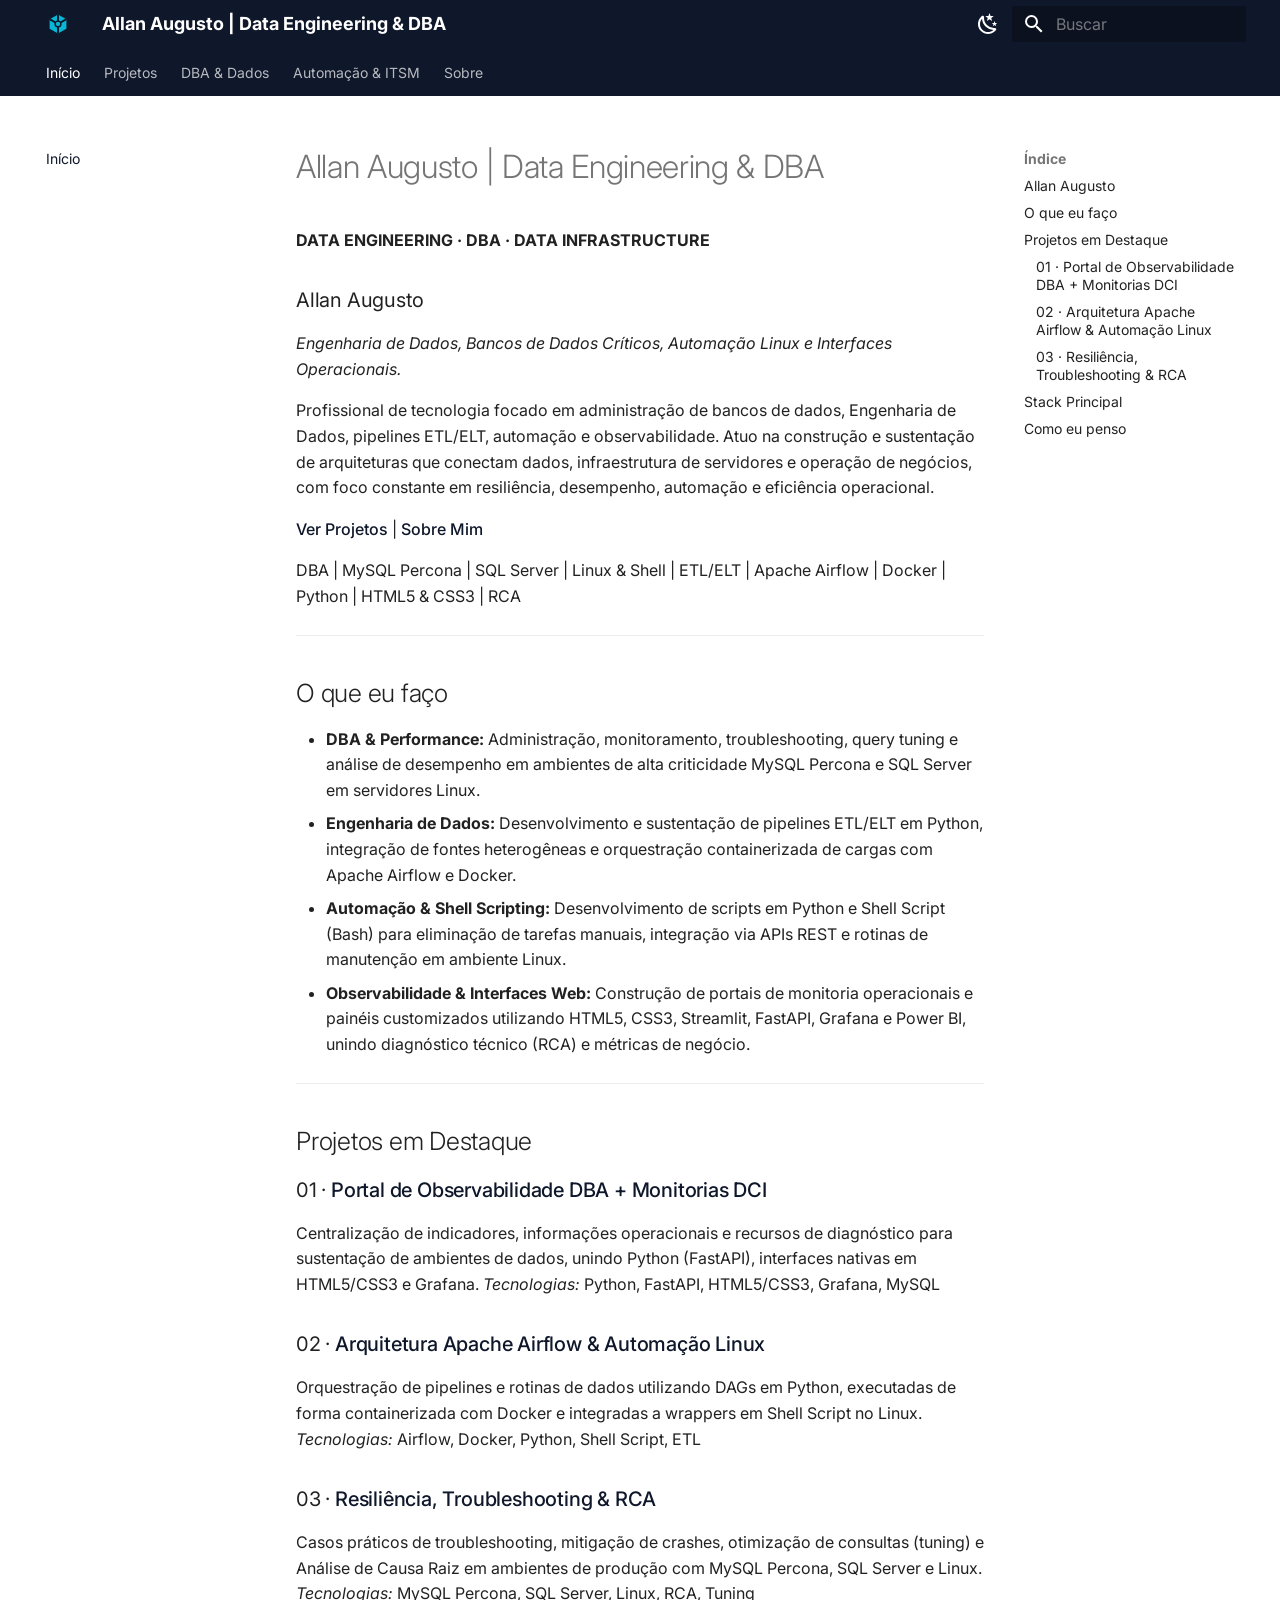
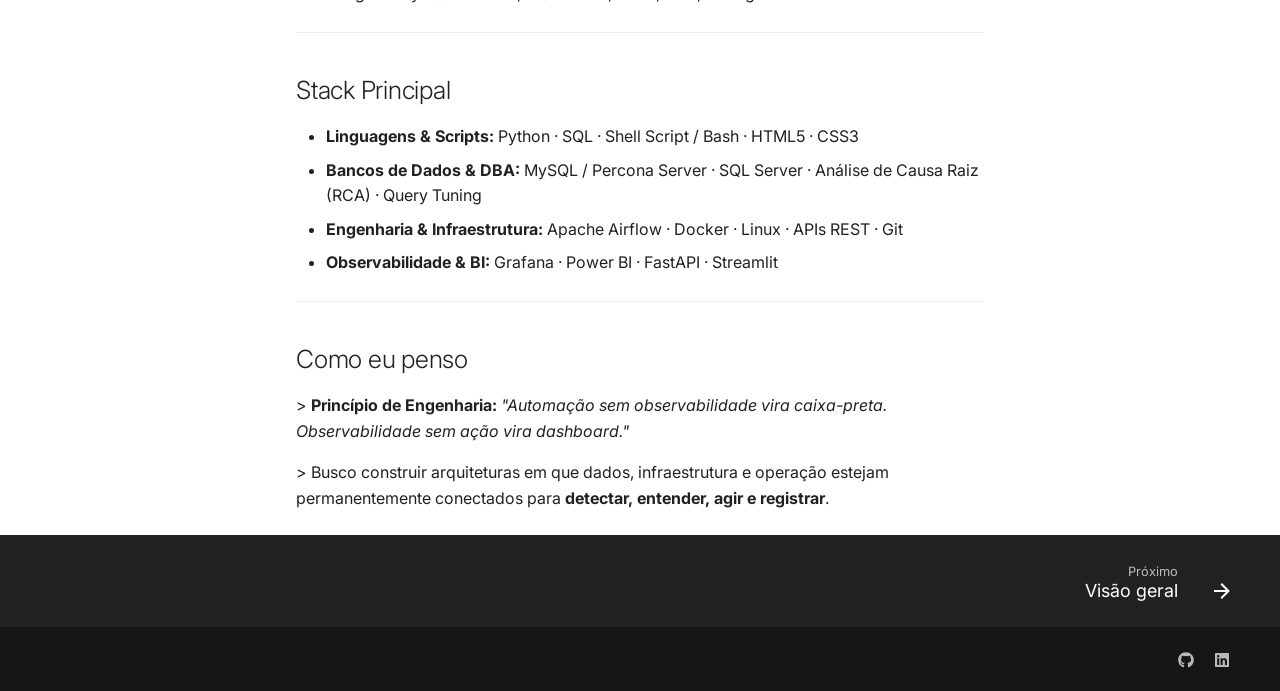
==== index.html @ 22790982 "Deployed 53f0a34 with MkDocs version: 1.6.1" ====
<!doctype html>
<html lang="pt" class="no-js">
  <head>
    
      <meta charset="utf-8">
      <meta name="viewport" content="width=device-width,initial-scale=1">
      
        <meta name="description" content="Portfólio técnico de Allan Augusto — Data Engineering, DBA, automação e observabilidade.">
      
      
        <meta name="author" content="Allan Augusto">
      
      
        <link rel="canonical" href="https://Allanao88.github.io/portfolio-docs/">
      
      
      
        <link rel="next" href="projetos/">
      
      
        
      
      
      <link rel="icon" href="assets/favicon.svg">
      <meta name="generator" content="mkdocs-1.6.1, mkdocs-material-9.7.7">
    
    
      
        <title>Allan Augusto | Data Engineering & DBA</title>
      
    
    
      <link rel="stylesheet" href="assets/stylesheets/main.ec1eaa64.min.css">
      
        
        <link rel="stylesheet" href="assets/stylesheets/palette.ab4e12ef.min.css">
      
      


    
    
      
    
    
      
        
        
        <link rel="preconnect" href="https://fonts.gstatic.com" crossorigin>
        <link rel="stylesheet" href="https://fonts.googleapis.com/css?family=Inter:300,300i,400,400i,700,700i%7CJetBrains+Mono:400,400i,700,700i&display=fallback">
        <style>:root{--md-text-font:"Inter";--md-code-font:"JetBrains Mono"}</style>
      
    
    
      <link rel="stylesheet" href="stylesheets/extra.css">
    
    <script>__md_scope=new URL(".",location),__md_hash=e=>[...e].reduce(((e,_)=>(e<<5)-e+_.charCodeAt(0)),0),__md_get=(e,_=localStorage,t=__md_scope)=>JSON.parse(_.getItem(t.pathname+"."+e)),__md_set=(e,_,t=localStorage,a=__md_scope)=>{try{t.setItem(a.pathname+"."+e,JSON.stringify(_))}catch(e){}}</script>
    
      

    
    
  </head>
  
  
    
    
      
    
    
    
    
    <body dir="ltr" data-md-color-scheme="default" data-md-color-primary="custom" data-md-color-accent="custom">
  
    
    <input class="md-toggle" data-md-toggle="drawer" type="checkbox" id="__drawer" autocomplete="off">
    <input class="md-toggle" data-md-toggle="search" type="checkbox" id="__search" autocomplete="off">
    <label class="md-overlay" for="__drawer"></label>
    <div data-md-component="skip">
      
        
        <a href="#allan-augusto-data-engineering-dba" class="md-skip">
          Pular para conteúdo
        </a>
      
    </div>
    <div data-md-component="announce">
      
    </div>
    
    
      

<header class="md-header" data-md-component="header">
  <nav class="md-header__inner md-grid" aria-label="Cabeçalho">
    <a href="." title="Allan Augusto | Data Engineering &amp; DBA" class="md-header__button md-logo" aria-label="Allan Augusto | Data Engineering & DBA" data-md-component="logo">
      
  <img src="assets/logo.svg" alt="logo">

    </a>
    <label class="md-header__button md-icon" for="__drawer">
      
      <svg xmlns="http://www.w3.org/2000/svg" viewBox="0 0 24 24"><path d="M3 6h18v2H3zm0 5h18v2H3zm0 5h18v2H3z"/></svg>
    </label>
    <div class="md-header__title" data-md-component="header-title">
      <div class="md-header__ellipsis">
        <div class="md-header__topic">
          <span class="md-ellipsis">
            Allan Augusto | Data Engineering & DBA
          </span>
        </div>
        <div class="md-header__topic" data-md-component="header-topic">
          <span class="md-ellipsis">
            
              Início
            
          </span>
        </div>
      </div>
    </div>
    
      
        <form class="md-header__option" data-md-component="palette">
  
    
    
    
    <input class="md-option" data-md-color-media="(prefers-color-scheme: light)" data-md-color-scheme="default" data-md-color-primary="custom" data-md-color-accent="custom"  aria-label="Mudar para modo escuro"  type="radio" name="__palette" id="__palette_0">
    
      <label class="md-header__button md-icon" title="Mudar para modo escuro" for="__palette_1" hidden>
        <svg xmlns="http://www.w3.org/2000/svg" viewBox="0 0 24 24"><path d="m17.75 4.09-2.53 1.94.91 3.06-2.63-1.81-2.63 1.81.91-3.06-2.53-1.94L12.44 4l1.06-3 1.06 3zm3.5 6.91-1.64 1.25.59 1.98-1.7-1.17-1.7 1.17.59-1.98L15.75 11l2.06-.05L18.5 9l.69 1.95zm-2.28 4.95c.83-.08 1.72 1.1 1.19 1.85-.32.45-.66.87-1.08 1.27C15.17 23 8.84 23 4.94 19.07c-3.91-3.9-3.91-10.24 0-14.14.4-.4.82-.76 1.27-1.08.75-.53 1.93.36 1.85 1.19-.27 2.86.69 5.83 2.89 8.02a9.96 9.96 0 0 0 8.02 2.89m-1.64 2.02a12.08 12.08 0 0 1-7.8-3.47c-2.17-2.19-3.33-5-3.49-7.82-2.81 3.14-2.7 7.96.31 10.98 3.02 3.01 7.84 3.12 10.98.31"/></svg>
      </label>
    
  
    
    
    
    <input class="md-option" data-md-color-media="(prefers-color-scheme: dark)" data-md-color-scheme="slate" data-md-color-primary="custom" data-md-color-accent="custom"  aria-label="Mudar para modo claro"  type="radio" name="__palette" id="__palette_1">
    
      <label class="md-header__button md-icon" title="Mudar para modo claro" for="__palette_0" hidden>
        <svg xmlns="http://www.w3.org/2000/svg" viewBox="0 0 24 24"><path d="M12 7a5 5 0 0 1 5 5 5 5 0 0 1-5 5 5 5 0 0 1-5-5 5 5 0 0 1 5-5m0 2a3 3 0 0 0-3 3 3 3 0 0 0 3 3 3 3 0 0 0 3-3 3 3 0 0 0-3-3m0-7 2.39 3.42C13.65 5.15 12.84 5 12 5s-1.65.15-2.39.42zM3.34 7l4.16-.35A7.2 7.2 0 0 0 5.94 8.5c-.44.74-.69 1.5-.83 2.29zm.02 10 1.76-3.77a7.131 7.131 0 0 0 2.38 4.14zM20.65 7l-1.77 3.79a7.02 7.02 0 0 0-2.38-4.15zm-.01 10-4.14.36c.59-.51 1.12-1.14 1.54-1.86.42-.73.69-1.5.83-2.29zM12 22l-2.41-3.44c.74.27 1.55.44 2.41.44.82 0 1.63-.17 2.37-.44z"/></svg>
      </label>
    
  
</form>
      
    
    
      <script>var palette=__md_get("__palette");if(palette&&palette.color){if("(prefers-color-scheme)"===palette.color.media){var media=matchMedia("(prefers-color-scheme: light)"),input=document.querySelector(media.matches?"[data-md-color-media='(prefers-color-scheme: light)']":"[data-md-color-media='(prefers-color-scheme: dark)']");palette.color.media=input.getAttribute("data-md-color-media"),palette.color.scheme=input.getAttribute("data-md-color-scheme"),palette.color.primary=input.getAttribute("data-md-color-primary"),palette.color.accent=input.getAttribute("data-md-color-accent")}for(var[key,value]of Object.entries(palette.color))document.body.setAttribute("data-md-color-"+key,value)}</script>
    
    
    
      
      
        <label class="md-header__button md-icon" for="__search">
          
          <svg xmlns="http://www.w3.org/2000/svg" viewBox="0 0 24 24"><path d="M9.5 3A6.5 6.5 0 0 1 16 9.5c0 1.61-.59 3.09-1.56 4.23l.27.27h.79l5 5-1.5 1.5-5-5v-.79l-.27-.27A6.52 6.52 0 0 1 9.5 16 6.5 6.5 0 0 1 3 9.5 6.5 6.5 0 0 1 9.5 3m0 2C7 5 5 7 5 9.5S7 14 9.5 14 14 12 14 9.5 12 5 9.5 5"/></svg>
        </label>
        <div class="md-search" data-md-component="search" role="dialog">
  <label class="md-search__overlay" for="__search"></label>
  <div class="md-search__inner" role="search">
    <form class="md-search__form" name="search">
      <input type="text" class="md-search__input" name="query" aria-label="Buscar" placeholder="Buscar" autocapitalize="off" autocorrect="off" autocomplete="off" spellcheck="false" data-md-component="search-query" required>
      <label class="md-search__icon md-icon" for="__search">
        
        <svg xmlns="http://www.w3.org/2000/svg" viewBox="0 0 24 24"><path d="M9.5 3A6.5 6.5 0 0 1 16 9.5c0 1.61-.59 3.09-1.56 4.23l.27.27h.79l5 5-1.5 1.5-5-5v-.79l-.27-.27A6.52 6.52 0 0 1 9.5 16 6.5 6.5 0 0 1 3 9.5 6.5 6.5 0 0 1 9.5 3m0 2C7 5 5 7 5 9.5S7 14 9.5 14 14 12 14 9.5 12 5 9.5 5"/></svg>
        
        <svg xmlns="http://www.w3.org/2000/svg" viewBox="0 0 24 24"><path d="M20 11v2H8l5.5 5.5-1.42 1.42L4.16 12l7.92-7.92L13.5 5.5 8 11z"/></svg>
      </label>
      <nav class="md-search__options" aria-label="Pesquisar">
        
          <a href="javascript:void(0)" class="md-search__icon md-icon" title="Compartilhar" aria-label="Compartilhar" data-clipboard data-clipboard-text="" data-md-component="search-share" tabindex="-1">
            
            <svg xmlns="http://www.w3.org/2000/svg" viewBox="0 0 24 24"><path d="M18 16.08c-.76 0-1.44.3-1.96.77L8.91 12.7c.05-.23.09-.46.09-.7s-.04-.47-.09-.7l7.05-4.11c.54.5 1.25.81 2.04.81a3 3 0 0 0 3-3 3 3 0 0 0-3-3 3 3 0 0 0-3 3c0 .24.04.47.09.7L8.04 9.81C7.5 9.31 6.79 9 6 9a3 3 0 0 0-3 3 3 3 0 0 0 3 3c.79 0 1.5-.31 2.04-.81l7.12 4.15c-.05.21-.08.43-.08.66 0 1.61 1.31 2.91 2.92 2.91s2.92-1.3 2.92-2.91A2.92 2.92 0 0 0 18 16.08"/></svg>
          </a>
        
        <button type="reset" class="md-search__icon md-icon" title="Limpar" aria-label="Limpar" tabindex="-1">
          
          <svg xmlns="http://www.w3.org/2000/svg" viewBox="0 0 24 24"><path d="M19 6.41 17.59 5 12 10.59 6.41 5 5 6.41 10.59 12 5 17.59 6.41 19 12 13.41 17.59 19 19 17.59 13.41 12z"/></svg>
        </button>
      </nav>
      
        <div class="md-search__suggest" data-md-component="search-suggest"></div>
      
    </form>
    <div class="md-search__output">
      <div class="md-search__scrollwrap" tabindex="0" data-md-scrollfix>
        <div class="md-search-result" data-md-component="search-result">
          <div class="md-search-result__meta">
            Inicializando busca
          </div>
          <ol class="md-search-result__list" role="presentation"></ol>
        </div>
      </div>
    </div>
  </div>
</div>
      
    
    
  </nav>
  
</header>
    
    <div class="md-container" data-md-component="container">
      
      
        
          
            
<nav class="md-tabs" aria-label="Abas" data-md-component="tabs">
  <div class="md-grid">
    <ul class="md-tabs__list">
      
        
  
  
  
    
  
  
    <li class="md-tabs__item md-tabs__item--active">
      <a href="." class="md-tabs__link">
        
  
  
    
  
  Início

      </a>
    </li>
  

      
        
  
  
  
  
    
    
      <li class="md-tabs__item">
        <a href="projetos/" class="md-tabs__link">
          
  
  
  Projetos

        </a>
      </li>
    
  

      
        
  
  
  
  
    
    
      <li class="md-tabs__item">
        <a href="dba/resiliencia-rca/" class="md-tabs__link">
          
  
  
  DBA & Dados

        </a>
      </li>
    
  

      
        
  
  
  
  
    
    
      <li class="md-tabs__item">
        <a href="crm/bitrix24/" class="md-tabs__link">
          
  
  
  Automação & ITSM

        </a>
      </li>
    
  

      
        
  
  
  
  
    
    
      <li class="md-tabs__item">
        <a href="sobre/" class="md-tabs__link">
          
  
  
  Sobre

        </a>
      </li>
    
  

      
    </ul>
  </div>
</nav>
          
        
      
      <main class="md-main" data-md-component="main">
        <div class="md-main__inner md-grid">
          
            
              
              <div class="md-sidebar md-sidebar--primary" data-md-component="sidebar" data-md-type="navigation" >
                <div class="md-sidebar__scrollwrap">
                  <div class="md-sidebar__inner">
                    


  


<nav class="md-nav md-nav--primary md-nav--lifted" aria-label="Navegação" data-md-level="0">
  <label class="md-nav__title" for="__drawer">
    <a href="." title="Allan Augusto | Data Engineering &amp; DBA" class="md-nav__button md-logo" aria-label="Allan Augusto | Data Engineering & DBA" data-md-component="logo">
      
  <img src="assets/logo.svg" alt="logo">

    </a>
    Allan Augusto | Data Engineering & DBA
  </label>
  
  <ul class="md-nav__list" data-md-scrollfix>
    
      
      
  
  
    
  
  
  
    <li class="md-nav__item md-nav__item--active">
      
      <input class="md-nav__toggle md-toggle" type="checkbox" id="__toc">
      
      
        
      
      
        <label class="md-nav__link md-nav__link--active" for="__toc">
          
  
  
  <span class="md-ellipsis">
    
  
    Início
  

    
  </span>
  
  

          <span class="md-nav__icon md-icon"></span>
        </label>
      
      <a href="." class="md-nav__link md-nav__link--active">
        
  
  
  <span class="md-ellipsis">
    
  
    Início
  

    
  </span>
  
  

      </a>
      
        

<nav class="md-nav md-nav--secondary" aria-label="Índice">
  
  
  
    
  
  
    <label class="md-nav__title" for="__toc">
      <span class="md-nav__icon md-icon"></span>
      Índice
    </label>
    <ul class="md-nav__list" data-md-component="toc" data-md-scrollfix>
      
        <li class="md-nav__item">
  <a href="#allan-augusto" class="md-nav__link">
    <span class="md-ellipsis">
      
        Allan Augusto
      
    </span>
  </a>
  
</li>
      
        <li class="md-nav__item">
  <a href="#o-que-eu-faco" class="md-nav__link">
    <span class="md-ellipsis">
      
        O que eu faço
      
    </span>
  </a>
  
</li>
      
        <li class="md-nav__item">
  <a href="#projetos-em-destaque" class="md-nav__link">
    <span class="md-ellipsis">
      
        Projetos em Destaque
      
    </span>
  </a>
  
    <nav class="md-nav" aria-label="Projetos em Destaque">
      <ul class="md-nav__list">
        
          <li class="md-nav__item">
  <a href="#01-portal-de-observabilidade-dba-monitorias-dci" class="md-nav__link">
    <span class="md-ellipsis">
      
        01 · Portal de Observabilidade DBA + Monitorias DCI
      
    </span>
  </a>
  
</li>
        
          <li class="md-nav__item">
  <a href="#02-arquitetura-apache-airflow-automacao-linux" class="md-nav__link">
    <span class="md-ellipsis">
      
        02 · Arquitetura Apache Airflow &amp; Automação Linux
      
    </span>
  </a>
  
</li>
        
          <li class="md-nav__item">
  <a href="#03-resiliencia-troubleshooting-rca" class="md-nav__link">
    <span class="md-ellipsis">
      
        03 · Resiliência, Troubleshooting &amp; RCA
      
    </span>
  </a>
  
</li>
        
      </ul>
    </nav>
  
</li>
      
        <li class="md-nav__item">
  <a href="#stack-principal" class="md-nav__link">
    <span class="md-ellipsis">
      
        Stack Principal
      
    </span>
  </a>
  
</li>
      
        <li class="md-nav__item">
  <a href="#como-eu-penso" class="md-nav__link">
    <span class="md-ellipsis">
      
        Como eu penso
      
    </span>
  </a>
  
</li>
      
    </ul>
  
</nav>
      
    </li>
  

    
      
      
  
  
  
  
    
    
    
    
      
      
        
      
    
    
    <li class="md-nav__item md-nav__item--nested">
      
        
        
        <input class="md-nav__toggle md-toggle " type="checkbox" id="__nav_2" >
        
          
          <label class="md-nav__link" for="__nav_2" id="__nav_2_label" tabindex="0">
            
  
  
  <span class="md-ellipsis">
    
  
    Projetos
  

    
  </span>
  
  

            <span class="md-nav__icon md-icon"></span>
          </label>
        
        <nav class="md-nav" data-md-level="1" aria-labelledby="__nav_2_label" aria-expanded="false">
          <label class="md-nav__title" for="__nav_2">
            <span class="md-nav__icon md-icon"></span>
            
  
    Projetos
  

          </label>
          <ul class="md-nav__list" data-md-scrollfix>
            
              
                
  
  
  
  
    <li class="md-nav__item">
      <a href="projetos/" class="md-nav__link">
        
  
  
  <span class="md-ellipsis">
    
  
    Visão geral
  

    
  </span>
  
  

      </a>
    </li>
  

              
            
              
                
  
  
  
  
    <li class="md-nav__item">
      <a href="projetos/portal-monitorizacao/" class="md-nav__link">
        
  
  
  <span class="md-ellipsis">
    
  
    Portal de Observabilidade DBA + IA
  

    
  </span>
  
  

      </a>
    </li>
  

              
            
              
                
  
  
  
  
    <li class="md-nav__item">
      <a href="projetos/airflow-observabilidade/" class="md-nav__link">
        
  
  
  <span class="md-ellipsis">
    
  
    Arquitetura Apache Airflow
  

    
  </span>
  
  

      </a>
    </li>
  

              
            
          </ul>
        </nav>
      
    </li>
  

    
      
      
  
  
  
  
    
    
    
    
      
      
        
      
    
    
    <li class="md-nav__item md-nav__item--nested">
      
        
        
        <input class="md-nav__toggle md-toggle " type="checkbox" id="__nav_3" >
        
          
          <label class="md-nav__link" for="__nav_3" id="__nav_3_label" tabindex="0">
            
  
  
  <span class="md-ellipsis">
    
  
    DBA & Dados
  

    
  </span>
  
  

            <span class="md-nav__icon md-icon"></span>
          </label>
        
        <nav class="md-nav" data-md-level="1" aria-labelledby="__nav_3_label" aria-expanded="false">
          <label class="md-nav__title" for="__nav_3">
            <span class="md-nav__icon md-icon"></span>
            
  
    DBA & Dados
  

          </label>
          <ul class="md-nav__list" data-md-scrollfix>
            
              
                
  
  
  
  
    <li class="md-nav__item">
      <a href="dba/resiliencia-rca/" class="md-nav__link">
        
  
  
  <span class="md-ellipsis">
    
  
    Resiliência e RCA
  

    
  </span>
  
  

      </a>
    </li>
  

              
            
              
                
  
  
  
  
    <li class="md-nav__item">
      <a href="dba/scripts/" class="md-nav__link">
        
  
  
  <span class="md-ellipsis">
    
  
    Scripts e Automações
  

    
  </span>
  
  

      </a>
    </li>
  

              
            
          </ul>
        </nav>
      
    </li>
  

    
      
      
  
  
  
  
    
    
    
    
      
      
        
      
    
    
    <li class="md-nav__item md-nav__item--nested">
      
        
        
        <input class="md-nav__toggle md-toggle " type="checkbox" id="__nav_4" >
        
          
          <label class="md-nav__link" for="__nav_4" id="__nav_4_label" tabindex="0">
            
  
  
  <span class="md-ellipsis">
    
  
    Automação & ITSM
  

    
  </span>
  
  

            <span class="md-nav__icon md-icon"></span>
          </label>
        
        <nav class="md-nav" data-md-level="1" aria-labelledby="__nav_4_label" aria-expanded="false">
          <label class="md-nav__title" for="__nav_4">
            <span class="md-nav__icon md-icon"></span>
            
  
    Automação & ITSM
  

          </label>
          <ul class="md-nav__list" data-md-scrollfix>
            
              
                
  
  
  
  
    <li class="md-nav__item">
      <a href="crm/bitrix24/" class="md-nav__link">
        
  
  
  <span class="md-ellipsis">
    
  
    Bitrix24
  

    
  </span>
  
  

      </a>
    </li>
  

              
            
              
                
  
  
  
  
    <li class="md-nav__item">
      <a href="crm/glpi/" class="md-nav__link">
        
  
  
  <span class="md-ellipsis">
    
  
    GLPI
  

    
  </span>
  
  

      </a>
    </li>
  

              
            
          </ul>
        </nav>
      
    </li>
  

    
      
      
  
  
  
  
    
    
    
    
      
      
        
      
    
    
    <li class="md-nav__item md-nav__item--nested">
      
        
        
        <input class="md-nav__toggle md-toggle " type="checkbox" id="__nav_5" >
        
          
          <label class="md-nav__link" for="__nav_5" id="__nav_5_label" tabindex="0">
            
  
  
  <span class="md-ellipsis">
    
  
    Sobre
  

    
  </span>
  
  

            <span class="md-nav__icon md-icon"></span>
          </label>
        
        <nav class="md-nav" data-md-level="1" aria-labelledby="__nav_5_label" aria-expanded="false">
          <label class="md-nav__title" for="__nav_5">
            <span class="md-nav__icon md-icon"></span>
            
  
    Sobre
  

          </label>
          <ul class="md-nav__list" data-md-scrollfix>
            
              
                
  
  
  
  
    <li class="md-nav__item">
      <a href="sobre/" class="md-nav__link">
        
  
  
  <span class="md-ellipsis">
    
  
    Perfil profissional
  

    
  </span>
  
  

      </a>
    </li>
  

              
            
              
                
  
  
  
  
    <li class="md-nav__item">
      <a href="stack/" class="md-nav__link">
        
  
  
  <span class="md-ellipsis">
    
  
    Stack tecnológica
  

    
  </span>
  
  

      </a>
    </li>
  

              
            
          </ul>
        </nav>
      
    </li>
  

    
  </ul>
</nav>
                  </div>
                </div>
              </div>
            
            
              
              <div class="md-sidebar md-sidebar--secondary" data-md-component="sidebar" data-md-type="toc" >
                <div class="md-sidebar__scrollwrap">
                  <div class="md-sidebar__inner">
                    

<nav class="md-nav md-nav--secondary" aria-label="Índice">
  
  
  
    
  
  
    <label class="md-nav__title" for="__toc">
      <span class="md-nav__icon md-icon"></span>
      Índice
    </label>
    <ul class="md-nav__list" data-md-component="toc" data-md-scrollfix>
      
        <li class="md-nav__item">
  <a href="#allan-augusto" class="md-nav__link">
    <span class="md-ellipsis">
      
        Allan Augusto
      
    </span>
  </a>
  
</li>
      
        <li class="md-nav__item">
  <a href="#o-que-eu-faco" class="md-nav__link">
    <span class="md-ellipsis">
      
        O que eu faço
      
    </span>
  </a>
  
</li>
      
        <li class="md-nav__item">
  <a href="#projetos-em-destaque" class="md-nav__link">
    <span class="md-ellipsis">
      
        Projetos em Destaque
      
    </span>
  </a>
  
    <nav class="md-nav" aria-label="Projetos em Destaque">
      <ul class="md-nav__list">
        
          <li class="md-nav__item">
  <a href="#01-portal-de-observabilidade-dba-monitorias-dci" class="md-nav__link">
    <span class="md-ellipsis">
      
        01 · Portal de Observabilidade DBA + Monitorias DCI
      
    </span>
  </a>
  
</li>
        
          <li class="md-nav__item">
  <a href="#02-arquitetura-apache-airflow-automacao-linux" class="md-nav__link">
    <span class="md-ellipsis">
      
        02 · Arquitetura Apache Airflow &amp; Automação Linux
      
    </span>
  </a>
  
</li>
        
          <li class="md-nav__item">
  <a href="#03-resiliencia-troubleshooting-rca" class="md-nav__link">
    <span class="md-ellipsis">
      
        03 · Resiliência, Troubleshooting &amp; RCA
      
    </span>
  </a>
  
</li>
        
      </ul>
    </nav>
  
</li>
      
        <li class="md-nav__item">
  <a href="#stack-principal" class="md-nav__link">
    <span class="md-ellipsis">
      
        Stack Principal
      
    </span>
  </a>
  
</li>
      
        <li class="md-nav__item">
  <a href="#como-eu-penso" class="md-nav__link">
    <span class="md-ellipsis">
      
        Como eu penso
      
    </span>
  </a>
  
</li>
      
    </ul>
  
</nav>
                  </div>
                </div>
              </div>
            
          
          
            <div class="md-content" data-md-component="content">
              
              <article class="md-content__inner md-typeset">
                
                  



<h1 id="allan-augusto-data-engineering-dba">Allan Augusto | Data Engineering &amp; DBA</h1>
<p><strong>DATA ENGINEERING · DBA · DATA INFRASTRUCTURE</strong></p>
<h3 id="allan-augusto">Allan Augusto</h3>
<p><em>Engenharia de Dados, Bancos de Dados Críticos, Automação Linux e Interfaces Operacionais.</em></p>
<p>Profissional de tecnologia focado em administração de bancos de dados, Engenharia de Dados, pipelines ETL/ELT, automação e observabilidade. Atuo na construção e sustentação de arquiteturas que conectam dados, infraestrutura de servidores e operação de negócios, com foco constante em resiliência, desempenho, automação e eficiência operacional.</p>
<p><a href="projetos/">Ver Projetos</a> | <a href="sobre/">Sobre Mim</a></p>
<p>DBA | MySQL Percona | SQL Server | Linux &amp; Shell | ETL/ELT | Apache Airflow | Docker | Python | HTML5 &amp; CSS3 | RCA</p>
<hr />
<h2 id="o-que-eu-faco">O que eu faço</h2>
<ul>
<li><strong>DBA &amp; Performance:</strong> Administração, monitoramento, troubleshooting, query tuning e análise de desempenho em ambientes de alta criticidade MySQL Percona e SQL Server em servidores Linux.</li>
<li><strong>Engenharia de Dados:</strong> Desenvolvimento e sustentação de pipelines ETL/ELT em Python, integração de fontes heterogêneas e orquestração containerizada de cargas com Apache Airflow e Docker.</li>
<li><strong>Automação &amp; Shell Scripting:</strong> Desenvolvimento de scripts em Python e Shell Script (Bash) para eliminação de tarefas manuais, integração via APIs REST e rotinas de manutenção em ambiente Linux.</li>
<li><strong>Observabilidade &amp; Interfaces Web:</strong> Construção de portais de monitoria operacionais e painéis customizados utilizando HTML5, CSS3, Streamlit, FastAPI, Grafana e Power BI, unindo diagnóstico técnico (RCA) e métricas de negócio.</li>
</ul>
<hr />
<h2 id="projetos-em-destaque">Projetos em Destaque</h2>
<h3 id="01-portal-de-observabilidade-dba-monitorias-dci">01 · <a href="projetos/portal-monitorizacao/">Portal de Observabilidade DBA + Monitorias DCI</a></h3>
<p>Centralização de indicadores, informações operacionais e recursos de diagnóstico para sustentação de ambientes de dados, unindo Python (FastAPI), interfaces nativas em HTML5/CSS3 e Grafana. <em>Tecnologias:</em> Python, FastAPI, HTML5/CSS3, Grafana, MySQL</p>
<h3 id="02-arquitetura-apache-airflow-automacao-linux">02 · <a href="projetos/airflow-observabilidade/">Arquitetura Apache Airflow &amp; Automação Linux</a></h3>
<p>Orquestração de pipelines e rotinas de dados utilizando DAGs em Python, executadas de forma containerizada com Docker e integradas a wrappers em Shell Script no Linux. <em>Tecnologias:</em> Airflow, Docker, Python, Shell Script, ETL</p>
<h3 id="03-resiliencia-troubleshooting-rca">03 · <a href="dba/resiliencia-rca/">Resiliência, Troubleshooting &amp; RCA</a></h3>
<p>Casos práticos de troubleshooting, mitigação de crashes, otimização de consultas (tuning) e Análise de Causa Raiz em ambientes de produção com MySQL Percona, SQL Server e Linux. <em>Tecnologias:</em> MySQL Percona, SQL Server, Linux, RCA, Tuning</p>
<hr />
<h2 id="stack-principal">Stack Principal</h2>
<ul>
<li><strong>Linguagens &amp; Scripts:</strong> Python · SQL · Shell Script / Bash · HTML5 · CSS3</li>
<li><strong>Bancos de Dados &amp; DBA:</strong> MySQL / Percona Server · SQL Server · Análise de Causa Raiz (RCA) · Query Tuning</li>
<li><strong>Engenharia &amp; Infraestrutura:</strong> Apache Airflow · Docker · Linux · APIs REST · Git</li>
<li><strong>Observabilidade &amp; BI:</strong> Grafana · Power BI · FastAPI · Streamlit</li>
</ul>
<hr />
<h2 id="como-eu-penso">Como eu penso</h2>
<p>&gt; <strong>Princípio de Engenharia:</strong> <em>"Automação sem observabilidade vira caixa-preta. Observabilidade sem ação vira dashboard."</em></p>
<p>&gt; Busco construir arquiteturas em que dados, infraestrutura e operação estejam permanentemente conectados para <strong>detectar, entender, agir e registrar</strong>.</p>












                
              </article>
            </div>
          
          
  <script>var tabs=__md_get("__tabs");if(Array.isArray(tabs))e:for(var set of document.querySelectorAll(".tabbed-set")){var labels=set.querySelector(".tabbed-labels");for(var tab of tabs)for(var label of labels.getElementsByTagName("label"))if(label.innerText.trim()===tab){var input=document.getElementById(label.htmlFor);input.checked=!0;continue e}}</script>

<script>var target=document.getElementById(location.hash.slice(1));target&&target.name&&(target.checked=target.name.startsWith("__tabbed_"))</script>
        </div>
        
          <button type="button" class="md-top md-icon" data-md-component="top" hidden>
  
  <svg xmlns="http://www.w3.org/2000/svg" viewBox="0 0 24 24"><path d="M13 20h-2V8l-5.5 5.5-1.42-1.42L12 4.16l7.92 7.92-1.42 1.42L13 8z"/></svg>
  Voltar para o topo
</button>
        
      </main>
      
        <footer class="md-footer">
  
    
      
      <nav class="md-footer__inner md-grid" aria-label="Rodapé" >
        
        
          
          <a href="projetos/" class="md-footer__link md-footer__link--next" aria-label="Próximo: Visão geral">
            <div class="md-footer__title">
              <span class="md-footer__direction">
                Próximo
              </span>
              <div class="md-ellipsis">
                Visão geral
              </div>
            </div>
            <div class="md-footer__button md-icon">
              
              <svg xmlns="http://www.w3.org/2000/svg" viewBox="0 0 24 24"><path d="M4 11v2h12l-5.5 5.5 1.42 1.42L19.84 12l-7.92-7.92L10.5 5.5 16 11z"/></svg>
            </div>
          </a>
        
      </nav>
    
  
  <div class="md-footer-meta md-typeset">
    <div class="md-footer-meta__inner md-grid">
      <div class="md-copyright">
  
  
</div>
      
        
<div class="md-social">
  
    
    
    
    
    <a href="https://github.com/Allanao88" target="_blank" rel="noopener" title="Allan no GitHub" class="md-social__link">
      <svg xmlns="http://www.w3.org/2000/svg" viewBox="0 0 512 512"><!--! Font Awesome Free 7.1.0 by @fontawesome - https://fontawesome.com License - https://fontawesome.com/license/free (Icons: CC BY 4.0, Fonts: SIL OFL 1.1, Code: MIT License) Copyright 2025 Fonticons, Inc.--><path d="M173.9 397.4c0 2-2.3 3.6-5.2 3.6-3.3.3-5.6-1.3-5.6-3.6 0-2 2.3-3.6 5.2-3.6 3-.3 5.6 1.3 5.6 3.6m-31.1-4.5c-.7 2 1.3 4.3 4.3 4.9 2.6 1 5.6 0 6.2-2s-1.3-4.3-4.3-5.2c-2.6-.7-5.5.3-6.2 2.3m44.2-1.7c-2.9.7-4.9 2.6-4.6 4.9.3 2 2.9 3.3 5.9 2.6 2.9-.7 4.9-2.6 4.6-4.6-.3-1.9-3-3.2-5.9-2.9M252.8 8C114.1 8 8 113.3 8 252c0 110.9 69.8 205.8 169.5 239.2 12.8 2.3 17.3-5.6 17.3-12.1 0-6.2-.3-40.4-.3-61.4 0 0-70 15-84.7-29.8 0 0-11.4-29.1-27.8-36.6 0 0-22.9-15.7 1.6-15.4 0 0 24.9 2 38.6 25.8 21.9 38.6 58.6 27.5 72.9 20.9 2.3-16 8.8-27.1 16-33.7-55.9-6.2-112.3-14.3-112.3-110.5 0-27.5 7.6-41.3 23.6-58.9-2.6-6.5-11.1-33.3 2.6-67.9 20.9-6.5 69 27 69 27 20-5.6 41.5-8.5 62.8-8.5s42.8 2.9 62.8 8.5c0 0 48.1-33.6 69-27 13.7 34.7 5.2 61.4 2.6 67.9 16 17.7 25.8 31.5 25.8 58.9 0 96.5-58.9 104.2-114.8 110.5 9.2 7.9 17 22.9 17 46.4 0 33.7-.3 75.4-.3 83.6 0 6.5 4.6 14.4 17.3 12.1C436.2 457.8 504 362.9 504 252 504 113.3 391.5 8 252.8 8M105.2 352.9c-1.3 1-1 3.3.7 5.2 1.6 1.6 3.9 2.3 5.2 1 1.3-1 1-3.3-.7-5.2-1.6-1.6-3.9-2.3-5.2-1m-10.8-8.1c-.7 1.3.3 2.9 2.3 3.9 1.6 1 3.6.7 4.3-.7.7-1.3-.3-2.9-2.3-3.9-2-.6-3.6-.3-4.3.7m32.4 35.6c-1.6 1.3-1 4.3 1.3 6.2 2.3 2.3 5.2 2.6 6.5 1 1.3-1.3.7-4.3-1.3-6.2-2.2-2.3-5.2-2.6-6.5-1m-11.4-14.7c-1.6 1-1.6 3.6 0 5.9s4.3 3.3 5.6 2.3c1.6-1.3 1.6-3.9 0-6.2-1.4-2.3-4-3.3-5.6-2"/></svg>
    </a>
  
    
    
    
    
    <a href="https://www.linkedin.com/in/allan-augusto-carvalho-de-oliveira-102b985b" target="_blank" rel="noopener" title="Allan no LinkedIn" class="md-social__link">
      <svg xmlns="http://www.w3.org/2000/svg" viewBox="0 0 448 512"><!--! Font Awesome Free 7.1.0 by @fontawesome - https://fontawesome.com License - https://fontawesome.com/license/free (Icons: CC BY 4.0, Fonts: SIL OFL 1.1, Code: MIT License) Copyright 2025 Fonticons, Inc.--><path d="M416 32H31.9C14.3 32 0 46.5 0 64.3v383.4C0 465.5 14.3 480 31.9 480H416c17.6 0 32-14.5 32-32.3V64.3c0-17.8-14.4-32.3-32-32.3M135.4 416H69V202.2h66.5V416zM102.2 96a38.5 38.5 0 1 1 0 77 38.5 38.5 0 1 1 0-77m282.1 320h-66.4V312c0-24.8-.5-56.7-34.5-56.7-34.6 0-39.9 27-39.9 54.9V416h-66.4V202.2h63.7v29.2h.9c8.9-16.8 30.6-34.5 62.9-34.5 67.2 0 79.7 44.3 79.7 101.9z"/></svg>
    </a>
  
</div>
      
    </div>
  </div>
</footer>
      
    </div>
    <div class="md-dialog" data-md-component="dialog">
      <div class="md-dialog__inner md-typeset"></div>
    </div>
    
      <div class="md-progress" data-md-component="progress" role="progressbar"></div>
    
    
    
      
      
      <script id="__config" type="application/json">{"annotate": null, "base": ".", "features": ["navigation.instant", "navigation.instant.progress", "navigation.tabs", "navigation.sections", "navigation.top", "navigation.tracking", "navigation.footer", "toc.follow", "search.suggest", "search.highlight", "search.share", "content.code.copy", "content.code.annotate", "content.tabs.link"], "search": "assets/javascripts/workers/search.2c215733.min.js", "tags": null, "translations": {"clipboard.copied": "Copiado para \u00e1rea de transfer\u00eancia", "clipboard.copy": "Copiar para \u00e1rea de transfer\u00eancia", "search.result.more.one": "mais 1 nesta p\u00e1gina", "search.result.more.other": "# mais nesta p\u00e1gina", "search.result.none": "Nenhum documento encontrado", "search.result.one": "1 documento encontrado", "search.result.other": "# documentos encontrados", "search.result.placeholder": "Digite para iniciar a busca", "search.result.term.missing": "Ausente", "select.version": "Selecione a vers\u00e3o"}, "version": null}</script>
    
    
      <script src="assets/javascripts/bundle.d7400e89.min.js"></script>
      
    
  </body>
</html>
---- assets/stylesheets/main.ec1eaa64.min.css ----
@charset "UTF-8";html{-webkit-text-size-adjust:none;-moz-text-size-adjust:none;text-size-adjust:none;box-sizing:border-box}*,:after,:before{box-sizing:inherit}@media (prefers-reduced-motion){*,:after,:before{transition:none!important}}body{margin:0}a,button,input,label{-webkit-tap-highlight-color:transparent}a{color:inherit;text-decoration:none}hr{border:0;box-sizing:initial;display:block;height:.05rem;overflow:visible;padding:0}small{font-size:80%}sub,sup{line-height:1em}img{border-style:none}table{border-collapse:initial;border-spacing:0}td,th{font-weight:400;vertical-align:top}button{background:#0000;border:0;font-family:inherit;font-size:inherit;margin:0;padding:0}input{border:0;outline:none}:root{--md-primary-fg-color:#4051b5;--md-primary-fg-color--light:#5d6cc0;--md-primary-fg-color--dark:#303fa1;--md-primary-bg-color:#fff;--md-primary-bg-color--light:#ffffffb3;--md-accent-fg-color:#526cfe;--md-accent-fg-color--transparent:#526cfe1a;--md-accent-bg-color:#fff;--md-accent-bg-color--light:#ffffffb3}[data-md-color-scheme=default]{color-scheme:light}[data-md-color-scheme=default] img[src$="#gh-dark-mode-only"],[data-md-color-scheme=default] img[src$="#only-dark"]{display:none}:root,[data-md-color-scheme=default]{--md-hue:225deg;--md-default-fg-color:#000000de;--md-default-fg-color--light:#0000008a;--md-default-fg-color--lighter:#00000052;--md-default-fg-color--lightest:#00000012;--md-default-bg-color:#fff;--md-default-bg-color--light:#ffffffb3;--md-default-bg-color--lighter:#ffffff4d;--md-default-bg-color--lightest:#ffffff1f;--md-code-fg-color:#36464e;--md-code-bg-color:#f5f5f5;--md-code-bg-color--light:#f5f5f5b3;--md-code-bg-color--lighter:#f5f5f54d;--md-code-hl-color:#4287ff;--md-code-hl-color--light:#4287ff1a;--md-code-hl-number-color:#d52a2a;--md-code-hl-special-color:#db1457;--md-code-hl-function-color:#a846b9;--md-code-hl-constant-color:#6e59d9;--md-code-hl-keyword-color:#3f6ec6;--md-code-hl-string-color:#1c7d4d;--md-code-hl-name-color:var(--md-code-fg-color);--md-code-hl-operator-color:var(--md-default-fg-color--light);--md-code-hl-punctuation-color:var(--md-default-fg-color--light);--md-code-hl-comment-color:var(--md-default-fg-color--light);--md-code-hl-generic-color:var(--md-default-fg-color--light);--md-code-hl-variable-color:var(--md-default-fg-color--light);--md-typeset-color:var(--md-default-fg-color);--md-typeset-a-color:var(--md-primary-fg-color);--md-typeset-del-color:#f5503d26;--md-typeset-ins-color:#0bd57026;--md-typeset-kbd-color:#fafafa;--md-typeset-kbd-accent-color:#fff;--md-typeset-kbd-border-color:#b8b8b8;--md-typeset-mark-color:#ffff0080;--md-typeset-table-color:#0000001f;--md-typeset-table-color--light:rgba(0,0,0,.035);--md-admonition-fg-color:var(--md-default-fg-color);--md-admonition-bg-color:var(--md-default-bg-color);--md-warning-fg-color:#000000de;--md-warning-bg-color:#ff9;--md-footer-fg-color:#fff;--md-footer-fg-color--light:#ffffffb3;--md-footer-fg-color--lighter:#ffffff73;--md-footer-bg-color:#000000de;--md-footer-bg-color--dark:#00000052;--md-shadow-z1:0 0.2rem 0.5rem #0000000d,0 0 0.05rem #0000001a;--md-shadow-z2:0 0.2rem 0.5rem #0000001a,0 0 0.05rem #00000040;--md-shadow-z3:0 0.2rem 0.5rem #0003,0 0 0.05rem #00000059}.md-icon svg{fill:currentcolor;display:block;height:1.2rem;width:1.2rem}body{-webkit-font-smoothing:antialiased;-moz-osx-font-smoothing:grayscale;--md-text-font-family:var(--md-text-font,_),-apple-system,BlinkMacSystemFont,Helvetica,Arial,sans-serif;--md-code-font-family:var(--md-code-font,_),SFMono-Regular,Consolas,Menlo,monospace}aside,body,input{font-feature-settings:"kern","liga";color:var(--md-typeset-color);font-family:var(--md-text-font-family)}code,kbd,pre{font-feature-settings:"kern";font-family:var(--md-code-font-family)}:root{--md-typeset-table-sort-icon:url('data:image/svg+xml;charset=utf-8,<svg xmlns="http://www.w3.org/2000/svg" viewBox="0 0 24 24"><path d="m18 21-4-4h3V7h-3l4-4 4 4h-3v10h3M2 19v-2h10v2M2 13v-2h7v2M2 7V5h4v2z"/></svg>');--md-typeset-table-sort-icon--asc:url('data:image/svg+xml;charset=utf-8,<svg xmlns="http://www.w3.org/2000/svg" viewBox="0 0 24 24"><path d="M19 17h3l-4 4-4-4h3V3h2M2 17h10v2H2M6 5v2H2V5m0 6h7v2H2z"/></svg>');--md-typeset-table-sort-icon--desc:url('data:image/svg+xml;charset=utf-8,<svg xmlns="http://www.w3.org/2000/svg" viewBox="0 0 24 24"><path d="M19 7h3l-4-4-4 4h3v14h2M2 17h10v2H2M6 5v2H2V5m0 6h7v2H2z"/></svg>')}.md-typeset{-webkit-print-color-adjust:exact;color-adjust:exact;font-size:.8rem;line-height:1.6;overflow-wrap:break-word}@media print{.md-typeset{font-size:.68rem}}.md-typeset blockquote,.md-typeset dl,.md-typeset figure,.md-typeset ol,.md-typeset pre,.md-typeset ul{margin-bottom:1em;margin-top:1em}.md-typeset h1{color:var(--md-default-fg-color--light);font-size:2em;line-height:1.3;margin:0 0 1.25em}.md-typeset h1,.md-typeset h2{font-weight:300;letter-spacing:-.01em}.md-typeset h2{font-size:1.5625em;line-height:1.4;margin:1.6em 0 .64em}.md-typeset h3{font-size:1.25em;font-weight:400;letter-spacing:-.01em;line-height:1.5;margin:1.6em 0 .8em}.md-typeset h2+h3{margin-top:.8em}.md-typeset h4{font-weight:700;letter-spacing:-.01em;margin:1em 0}.md-typeset h5,.md-typeset h6{color:var(--md-default-fg-color--light);font-size:.8em;font-weight:700;letter-spacing:-.01em;margin:1.25em 0}.md-typeset h5{text-transform:uppercase}.md-typeset h5 code{text-transform:none}.md-typeset hr{border-bottom:.05rem solid var(--md-default-fg-color--lightest);display:flow-root;margin:1.5em 0}.md-typeset a{color:var(--md-typeset-a-color);word-break:break-word}.md-typeset a,.md-typeset a:before{transition:color 125ms}.md-typeset a:focus,.md-typeset a:hover{color:var(--md-accent-fg-color)}.md-typeset a:focus code,.md-typeset a:hover code{background-color:var(--md-accent-fg-color--transparent);color:var(--md-accent-fg-color)}.md-typeset a code{color:var(--md-typeset-a-color)}.md-typeset a.focus-visible{outline-color:var(--md-accent-fg-color);outline-offset:.2rem}.md-typeset code,.md-typeset kbd,.md-typeset pre{color:var(--md-code-fg-color);direction:ltr;font-variant-ligatures:none;transition:background-color 125ms}@media print{.md-typeset code,.md-typeset kbd,.md-typeset pre{white-space:pre-wrap}}.md-typeset code{background-color:var(--md-code-bg-color);border-radius:.1rem;-webkit-box-decoration-break:clone;box-decoration-break:clone;font-size:.85em;padding:0 .2941176471em;transition:color 125ms,background-color 125ms;word-break:break-word}.md-typeset code:not(.focus-visible){-webkit-tap-highlight-color:transparent;outline:none}.md-typeset pre{display:flow-root;line-height:1.4;position:relative}.md-typeset pre>code{-webkit-box-decoration-break:slice;box-decoration-break:slice;box-shadow:none;display:block;margin:0;outline-color:var(--md-accent-fg-color);overflow:auto;padding:.7720588235em 1.1764705882em;scrollbar-color:var(--md-default-fg-color--lighter) #0000;scrollbar-width:thin;touch-action:auto;word-break:normal}.md-typeset pre>code:hover{scrollbar-color:var(--md-accent-fg-color) #0000}.md-typeset pre>code::-webkit-scrollbar{height:.2rem;width:.2rem}.md-typeset pre>code::-webkit-scrollbar-thumb{background-color:var(--md-default-fg-color--lighter)}.md-typeset pre>code::-webkit-scrollbar-thumb:hover{background-color:var(--md-accent-fg-color)}.md-typeset kbd{background-color:var(--md-typeset-kbd-color);border-radius:.1rem;box-shadow:0 .1rem 0 .05rem var(--md-typeset-kbd-border-color),0 .1rem 0 var(--md-typeset-kbd-border-color),0 -.1rem .2rem var(--md-typeset-kbd-accent-color) inset;color:var(--md-default-fg-color);display:inline-block;font-size:.75em;padding:0 .6666666667em;vertical-align:text-top;word-break:break-word}.md-typeset mark{background-color:var(--md-typeset-mark-color);-webkit-box-decoration-break:clone;box-decoration-break:clone;color:inherit;word-break:break-word}.md-typeset abbr{cursor:help;text-decoration:none}.md-typeset [data-preview],.md-typeset abbr{border-bottom:.05rem dotted var(--md-default-fg-color--light)}.md-typeset small{opacity:.75}[dir=ltr] .md-typeset sub,[dir=ltr] .md-typeset sup{margin-left:.078125em}[dir=rtl] .md-typeset sub,[dir=rtl] .md-typeset sup{margin-right:.078125em}[dir=ltr] .md-typeset blockquote{padding-left:.6rem}[dir=rtl] .md-typeset blockquote{padding-right:.6rem}[dir=ltr] .md-typeset blockquote{border-left:.2rem solid var(--md-default-fg-color--lighter)}[dir=rtl] .md-typeset blockquote{border-right:.2rem solid var(--md-default-fg-color--lighter)}.md-typeset blockquote{color:var(--md-default-fg-color--light);margin-left:0;margin-right:0}.md-typeset ul{list-style-type:disc}.md-typeset ul[type]{list-style-type:revert-layer}[dir=ltr] .md-typeset ol,[dir=ltr] .md-typeset ul{margin-left:.625em}[dir=rtl] .md-typeset ol,[dir=rtl] .md-typeset ul{margin-right:.625em}.md-typeset ol,.md-typeset ul{padding:0}.md-typeset ol:not([hidden]),.md-typeset ul:not([hidden]){display:flow-root}.md-typeset ol ol,.md-typeset ul ol{list-style-type:lower-alpha}.md-typeset ol ol ol,.md-typeset ul ol ol{list-style-type:lower-roman}.md-typeset ol ol ol ol,.md-typeset ul ol ol ol{list-style-type:upper-alpha}.md-typeset ol ol ol ol ol,.md-typeset ul ol ol ol ol{list-style-type:upper-roman}.md-typeset ol[type],.md-typeset ul[type]{list-style-type:revert-layer}[dir=ltr] .md-typeset ol li,[dir=ltr] .md-typeset ul li{margin-left:1.25em}[dir=rtl] .md-typeset ol li,[dir=rtl] .md-typeset ul li{margin-right:1.25em}.md-typeset ol li,.md-typeset ul li{margin-bottom:.5em}.md-typeset ol li blockquote,.md-typeset ol li p,.md-typeset ul li blockquote,.md-typeset ul li p{margin:.5em 0}.md-typeset ol li:last-child,.md-typeset ul li:last-child{margin-bottom:0}[dir=ltr] .md-typeset ol li ol,[dir=ltr] .md-typeset ol li ul,[dir=ltr] .md-typeset ul li ol,[dir=ltr] .md-typeset ul li ul{margin-left:.625em}[dir=rtl] .md-typeset ol li ol,[dir=rtl] .md-typeset ol li ul,[dir=rtl] .md-typeset ul li ol,[dir=rtl] .md-typeset ul li ul{margin-right:.625em}.md-typeset ol li ol,.md-typeset ol li ul,.md-typeset ul li ol,.md-typeset ul li ul{margin-bottom:.5em;margin-top:.5em}[dir=ltr] .md-typeset dd{margin-left:1.875em}[dir=rtl] .md-typeset dd{margin-right:1.875em}.md-typeset dd{margin-bottom:1.5em;margin-top:1em}.md-typeset img,.md-typeset svg,.md-typeset video{height:auto;max-width:100%}.md-typeset img[align=left]{margin:1em 1em 1em 0}.md-typeset img[align=right]{margin:1em 0 1em 1em}.md-typeset img[align]:only-child{margin-top:0}.md-typeset figure{display:flow-root;margin:1em auto;max-width:100%;text-align:center;width:fit-content}.md-typeset figure img{display:block;margin:0 auto}.md-typeset figcaption{font-style:italic;margin:1em auto;max-width:24rem}.md-typeset iframe{max-width:100%}.md-typeset table:not([class]){background-color:var(--md-default-bg-color);border:.05rem solid var(--md-typeset-table-color);border-radius:.1rem;display:inline-block;font-size:.64rem;max-width:100%;overflow:auto;touch-action:auto}@media print{.md-typeset table:not([class]){display:table}}.md-typeset table:not([class])+*{margin-top:1.5em}.md-typeset table:not([class]) td>:first-child,.md-typeset table:not([class]) th>:first-child{margin-top:0}.md-typeset table:not([class]) td>:last-child,.md-typeset table:not([class]) th>:last-child{margin-bottom:0}.md-typeset table:not([class]) td:not([align]),.md-typeset table:not([class]) th:not([align]){text-align:left}[dir=rtl] .md-typeset table:not([class]) td:not([align]),[dir=rtl] .md-typeset table:not([class]) th:not([align]){text-align:right}.md-typeset table:not([class]) th{font-weight:700;min-width:5rem;padding:.9375em 1.25em;vertical-align:top}.md-typeset table:not([class]) td{border-top:.05rem solid var(--md-typeset-table-color);padding:.9375em 1.25em;vertical-align:top}.md-typeset table:not([class]) tbody tr{transition:background-color 125ms}.md-typeset table:not([class]) tbody tr:hover{background-color:var(--md-typeset-table-color--light);box-shadow:0 .05rem 0 var(--md-default-bg-color) inset}.md-typeset table:not([class]) a{word-break:normal}.md-typeset table th[role=columnheader]{cursor:pointer}[dir=ltr] .md-typeset table th[role=columnheader]:after{margin-left:.5em}[dir=rtl] .md-typeset table th[role=columnheader]:after{margin-right:.5em}.md-typeset table th[role=columnheader]:after{content:"";display:inline-block;height:1.2em;-webkit-mask-image:var(--md-typeset-table-sort-icon);mask-image:var(--md-typeset-table-sort-icon);-webkit-mask-repeat:no-repeat;mask-repeat:no-repeat;-webkit-mask-size:contain;mask-size:contain;transition:background-color 125ms;vertical-align:text-bottom;width:1.2em}.md-typeset table th[role=columnheader]:hover:after{background-color:var(--md-default-fg-color--lighter)}.md-typeset table th[role=columnheader][aria-sort=ascending]:after{background-color:var(--md-default-fg-color--light);-webkit-mask-image:var(--md-typeset-table-sort-icon--asc);mask-image:var(--md-typeset-table-sort-icon--asc)}.md-typeset table th[role=columnheader][aria-sort=descending]:after{background-color:var(--md-default-fg-color--light);-webkit-mask-image:var(--md-typeset-table-sort-icon--desc);mask-image:var(--md-typeset-table-sort-icon--desc)}.md-typeset__scrollwrap{margin:1em -.8rem;overflow-x:auto;touch-action:auto}.md-typeset__table{display:inline-block;margin-bottom:.5em;padding:0 .8rem}@media print{.md-typeset__table{display:block}}html .md-typeset__table table{display:table;margin:0;overflow:hidden;width:100%}@media screen and (max-width:44.984375em){.md-content__inner>pre{margin:1em -.8rem}.md-content__inner>pre code{border-radius:0}}.md-typeset .md-author{border-radius:100%;display:block;flex-shrink:0;height:1.6rem;overflow:hidden;position:relative;transition:color 125ms,transform 125ms;width:1.6rem}.md-typeset .md-author img{display:block}.md-typeset .md-author--more{background:var(--md-default-fg-color--lightest);color:var(--md-default-fg-color--lighter);font-size:.6rem;font-weight:700;line-height:1.6rem;text-align:center}.md-typeset .md-author--long{height:2.4rem;width:2.4rem}.md-typeset a.md-author{transform:scale(1)}.md-typeset a.md-author img{border-radius:100%;filter:grayscale(100%) opacity(75%);transition:filter 125ms}.md-typeset a.md-author:focus,.md-typeset a.md-author:hover{transform:scale(1.1);z-index:1}.md-typeset a.md-author:focus img,.md-typeset a.md-author:hover img{filter:grayscale(0)}.md-banner{background-color:var(--md-footer-bg-color);color:var(--md-footer-fg-color);overflow:auto}@media print{.md-banner{display:none}}.md-banner--warning{background-color:var(--md-warning-bg-color);color:var(--md-warning-fg-color)}.md-banner__inner{font-size:.7rem;margin:.6rem auto;padding:0 .8rem}[dir=ltr] .md-banner__button{float:right}[dir=rtl] .md-banner__button{float:left}.md-banner__button{color:inherit;cursor:pointer;transition:opacity .25s}.no-js .md-banner__button{display:none}.md-banner__button:hover{opacity:.7}html{font-size:125%;height:100%;overflow-x:hidden}@media screen and (min-width:100em){html{font-size:137.5%}}@media screen and (min-width:125em){html{font-size:150%}}body{background-color:var(--md-default-bg-color);display:flex;flex-direction:column;font-size:.5rem;min-height:100%;position:relative;width:100%}@media print{body{display:block}}@media screen and (max-width:59.984375em){body[data-md-scrolllock]{position:fixed}}.md-grid{margin-left:auto;margin-right:auto;max-width:61rem}.md-container{display:flex;flex-direction:column;flex-grow:1}@media print{.md-container{display:block}}.md-main{flex-grow:1}.md-main__inner{display:flex;height:100%;margin-top:1.5rem}.md-ellipsis{overflow:hidden;text-overflow:ellipsis}.md-toggle{display:none}.md-option{height:0;opacity:0;position:absolute;width:0}.md-option:checked+label:not([hidden]){display:block}.md-option.focus-visible+label{outline-color:var(--md-accent-fg-color);outline-style:auto}.md-skip{background-color:var(--md-default-fg-color);border-radius:.1rem;color:var(--md-default-bg-color);font-size:.64rem;margin:.5rem;opacity:0;outline-color:var(--md-accent-fg-color);padding:.3rem .5rem;position:fixed;transform:translateY(.4rem);z-index:-1}.md-skip:focus{opacity:1;transform:translateY(0);transition:transform .25s cubic-bezier(.4,0,.2,1),opacity 175ms 75ms;z-index:10}@page{margin:25mm}:root{--md-clipboard-icon:url('data:image/svg+xml;charset=utf-8,<svg xmlns="http://www.w3.org/2000/svg" viewBox="0 0 24 24"><path d="M19 21H8V7h11m0-2H8a2 2 0 0 0-2 2v14a2 2 0 0 0 2 2h11a2 2 0 0 0 2-2V7a2 2 0 0 0-2-2m-3-4H4a2 2 0 0 0-2 2v14h2V3h12z"/></svg>')}.md-clipboard{border-radius:.1rem;color:var(--md-default-fg-color--lightest);cursor:pointer;height:1.5em;outline-color:var(--md-accent-fg-color);outline-offset:.1rem;transition:color .25s;width:1.5em;z-index:1}@media print{.md-clipboard{display:none}}.md-clipboard:not(.focus-visible){-webkit-tap-highlight-color:transparent;outline:none}:hover>.md-clipboard{color:var(--md-default-fg-color--light)}.md-clipboard:focus,.md-clipboard:hover{color:var(--md-accent-fg-color)}.md-clipboard:after{background-color:currentcolor;content:"";display:block;height:1.125em;margin:0 auto;-webkit-mask-image:var(--md-clipboard-icon);mask-image:var(--md-clipboard-icon);-webkit-mask-position:center;mask-position:center;-webkit-mask-repeat:no-repeat;mask-repeat:no-repeat;-webkit-mask-size:contain;mask-size:contain;width:1.125em}.md-clipboard--inline{cursor:pointer}.md-clipboard--inline code{transition:color .25s,background-color .25s}.md-clipboard--inline:focus code,.md-clipboard--inline:hover code{background-color:var(--md-accent-fg-color--transparent);color:var(--md-accent-fg-color)}:root{--md-code-select-icon:url('data:image/svg+xml;charset=utf-8,<svg xmlns="http://www.w3.org/2000/svg" viewBox="0 0 24 24"><path d="M19 19h-4v2h4c1.1 0 2-.9 2-2v-4h-2m0-12h-4v2h4v4h2V5c0-1.1-.9-2-2-2M5 5h4V3H5c-1.1 0-2 .9-2 2v4h2m0 6H3v4c0 1.1.9 2 2 2h4v-2H5zm2-4h2v2H7zm4 0h2v2h-2zm4 0h2v2h-2zM7 7h2v2H7zm4 0h2v2h-2zm4 0h2v2h-2zm-8 8h2v2H7zm4 0h2v2h-2zm4 0h2v2h-2z"/></svg>');--md-code-copy-icon:url('data:image/svg+xml;charset=utf-8,<svg xmlns="http://www.w3.org/2000/svg" viewBox="0 0 24 24"><path d="M19 21H8V7h11m0-2H8a2 2 0 0 0-2 2v14a2 2 0 0 0 2 2h11a2 2 0 0 0 2-2V7a2 2 0 0 0-2-2m-3-4H4a2 2 0 0 0-2 2v14h2V3h12z"/></svg>')}.md-typeset .md-code__content{display:grid}.md-code__nav{background-color:var(--md-code-bg-color--lighter);border-radius:.1rem;display:flex;gap:.2rem;padding:.2rem;position:absolute;right:.25em;top:.25em;transition:background-color .25s;z-index:1}:hover>.md-code__nav{background-color:var(--md-code-bg-color--light)}.md-code__button{color:var(--md-default-fg-color--lightest);cursor:pointer;display:block;height:1.5em;outline-color:var(--md-accent-fg-color);outline-offset:.1rem;transition:color .25s;width:1.5em}:hover>*>.md-code__button{color:var(--md-default-fg-color--light)}.md-code__button.focus-visible,.md-code__button:hover{color:var(--md-accent-fg-color)}.md-code__button--active{color:var(--md-default-fg-color)!important}.md-code__button:after{background-color:currentcolor;content:"";display:block;height:1.125em;margin:0 auto;-webkit-mask-position:center;mask-position:center;-webkit-mask-repeat:no-repeat;mask-repeat:no-repeat;-webkit-mask-size:contain;mask-size:contain;width:1.125em}.md-code__button[data-md-type=select]:after{-webkit-mask-image:var(--md-code-select-icon);mask-image:var(--md-code-select-icon)}.md-code__button[data-md-type=copy]:after{-webkit-mask-image:var(--md-code-copy-icon);mask-image:var(--md-code-copy-icon)}@keyframes consent{0%{opacity:0;transform:translateY(100%)}to{opacity:1;transform:translateY(0)}}@keyframes overlay{0%{opacity:0}to{opacity:1}}.md-consent__overlay{animation:overlay .25s both;-webkit-backdrop-filter:blur(.1rem);backdrop-filter:blur(.1rem);background-color:#0000008a;height:100%;opacity:1;position:fixed;top:0;width:100%;z-index:5}.md-consent__inner{animation:consent .5s cubic-bezier(.1,.7,.1,1) both;background-color:var(--md-default-bg-color);border:0;border-radius:.1rem;bottom:0;box-shadow:0 0 .2rem #0000001a,0 .2rem .4rem #0003;max-height:100%;overflow:auto;padding:0;position:fixed;width:100%;z-index:5}.md-consent__form{padding:.8rem}.md-consent__settings{display:none;margin:1em 0}input:checked+.md-consent__settings{display:block}.md-consent__controls{margin-bottom:.8rem}.md-typeset .md-consent__controls .md-button{display:inline}@media screen and (max-width:44.984375em){.md-typeset .md-consent__controls .md-button{display:block;margin-top:.4rem;text-align:center;width:100%}}.md-consent label{cursor:pointer}.md-content{flex-grow:1;min-width:0}.md-content__inner{margin:0 .8rem 1.2rem;padding-top:.6rem}@media screen and (min-width:76.25em){[dir=ltr] .md-sidebar--primary:not([hidden])~.md-content>.md-content__inner{margin-left:1.2rem}[dir=ltr] .md-sidebar--secondary:not([hidden])~.md-content>.md-content__inner,[dir=rtl] .md-sidebar--primary:not([hidden])~.md-content>.md-content__inner{margin-right:1.2rem}[dir=rtl] .md-sidebar--secondary:not([hidden])~.md-content>.md-content__inner{margin-left:1.2rem}}.md-content__inner:before{content:"";display:block;height:.4rem}.md-content__inner>:last-child{margin-bottom:0}[dir=ltr] .md-content__button{float:right}[dir=rtl] .md-content__button{float:left}[dir=ltr] .md-content__button{margin-left:.4rem}[dir=rtl] .md-content__button{margin-right:.4rem}.md-content__button{margin:.4rem 0;padding:0}@media print{.md-content__button{display:none}}.md-typeset .md-content__button{color:var(--md-default-fg-color--lighter)}.md-content__button svg{display:inline;vertical-align:top}[dir=rtl] .md-content__button svg{transform:scaleX(-1)}[dir=ltr] .md-dialog{right:.8rem}[dir=rtl] .md-dialog{left:.8rem}.md-dialog{background-color:var(--md-default-fg-color);border-radius:.1rem;bottom:.8rem;box-shadow:var(--md-shadow-z3);min-width:11.1rem;opacity:0;padding:.4rem .6rem;pointer-events:none;position:fixed;transform:translateY(100%);transition:transform 0ms .4s,opacity .4s;z-index:4}@media print{.md-dialog{display:none}}.md-dialog--active{opacity:1;pointer-events:auto;transform:translateY(0);transition:transform .4s cubic-bezier(.075,.85,.175,1),opacity .4s}.md-dialog__inner{color:var(--md-default-bg-color);font-size:.7rem}.md-feedback{margin:2em 0 1em;text-align:center}.md-feedback fieldset{border:none;margin:0;padding:0}.md-feedback__title{font-weight:700;margin:1em auto}.md-feedback__inner{position:relative}.md-feedback__list{display:flex;flex-wrap:wrap;place-content:baseline center;position:relative}.md-feedback__list:hover .md-icon:not(:disabled){color:var(--md-default-fg-color--lighter)}:disabled .md-feedback__list{min-height:1.8rem}.md-feedback__icon{color:var(--md-default-fg-color--light);cursor:pointer;flex-shrink:0;margin:0 .1rem;transition:color 125ms}.md-feedback__icon:not(:disabled).md-icon:hover{color:var(--md-accent-fg-color)}.md-feedback__icon:disabled{color:var(--md-default-fg-color--lightest);pointer-events:none}.md-feedback__note{opacity:0;position:relative;transform:translateY(.4rem);transition:transform .4s cubic-bezier(.1,.7,.1,1),opacity .15s}.md-feedback__note>*{margin:0 auto;max-width:16rem}:disabled .md-feedback__note{opacity:1;transform:translateY(0)}@media print{.md-feedback{display:none}}.md-footer{background-color:var(--md-footer-bg-color);color:var(--md-footer-fg-color)}@media print{.md-footer{display:none}}.md-footer__inner{justify-content:space-between;overflow:auto;padding:.2rem}.md-footer__inner:not([hidden]){display:flex}.md-footer__link{align-items:end;display:flex;flex-grow:0.01;margin-bottom:.4rem;margin-top:1rem;max-width:100%;outline-color:var(--md-accent-fg-color);overflow:hidden;transition:opacity .25s}.md-footer__link:focus,.md-footer__link:hover{opacity:.7}[dir=rtl] .md-footer__link svg{transform:scaleX(-1)}@media screen and (max-width:44.984375em){.md-footer__link--prev{flex-shrink:0}.md-footer__link--prev .md-footer__title{display:none}}[dir=ltr] .md-footer__link--next{margin-left:auto}[dir=rtl] .md-footer__link--next{margin-right:auto}.md-footer__link--next{text-align:right}[dir=rtl] .md-footer__link--next{text-align:left}.md-footer__title{flex-grow:1;font-size:.9rem;margin-bottom:.7rem;max-width:calc(100% - 2.4rem);padding:0 1rem;white-space:nowrap}.md-footer__button{margin:.2rem;padding:.4rem}.md-footer__direction{font-size:.64rem;opacity:.7}.md-footer-meta{background-color:var(--md-footer-bg-color--dark)}.md-footer-meta__inner{display:flex;flex-wrap:wrap;justify-content:space-between;padding:.2rem}html .md-footer-meta.md-typeset a{color:var(--md-footer-fg-color--light)}html .md-footer-meta.md-typeset a:focus,html .md-footer-meta.md-typeset a:hover{color:var(--md-footer-fg-color)}.md-copyright{color:var(--md-footer-fg-color--lighter);font-size:.64rem;margin:auto .6rem;padding:.4rem 0;width:100%}@media screen and (min-width:45em){.md-copyright{width:auto}}.md-copyright__highlight{color:var(--md-footer-fg-color--light)}.md-social{display:inline-flex;gap:.2rem;margin:0 .4rem;padding:.2rem 0 .6rem}@media screen and (min-width:45em){.md-social{padding:.6rem 0}}.md-social__link{display:inline-block;height:1.6rem;text-align:center;width:1.6rem}.md-social__link:before{line-height:1.9}.md-social__link svg{fill:currentcolor;max-height:.8rem;vertical-align:-25%}.md-typeset .md-button{border:.1rem solid;border-radius:.1rem;color:var(--md-primary-fg-color);cursor:pointer;display:inline-block;font-weight:700;padding:.625em 2em;transition:color 125ms,background-color 125ms,border-color 125ms}.md-typeset .md-button--primary{background-color:var(--md-primary-fg-color);border-color:var(--md-primary-fg-color);color:var(--md-primary-bg-color)}.md-typeset .md-button:focus,.md-typeset .md-button:hover{background-color:var(--md-accent-fg-color);border-color:var(--md-accent-fg-color);color:var(--md-accent-bg-color)}[dir=ltr] .md-typeset .md-input{border-top-left-radius:.1rem}[dir=ltr] .md-typeset .md-input,[dir=rtl] .md-typeset .md-input{border-top-right-radius:.1rem}[dir=rtl] .md-typeset .md-input{border-top-left-radius:.1rem}.md-typeset .md-input{border-bottom:.1rem solid var(--md-default-fg-color--lighter);box-shadow:var(--md-shadow-z1);font-size:.8rem;height:1.8rem;padding:0 .6rem;transition:border .25s,box-shadow .25s}.md-typeset .md-input:focus,.md-typeset .md-input:hover{border-bottom-color:var(--md-accent-fg-color);box-shadow:var(--md-shadow-z2)}.md-typeset .md-input--stretch{width:100%}.md-header{background-color:var(--md-primary-fg-color);box-shadow:0 0 .2rem #0000,0 .2rem .4rem #0000;color:var(--md-primary-bg-color);display:block;left:0;position:sticky;right:0;top:0;z-index:4}@media print{.md-header{display:none}}.md-header[hidden]{transform:translateY(-100%);transition:transform .25s cubic-bezier(.8,0,.6,1),box-shadow .25s}.md-header--shadow{box-shadow:0 0 .2rem #0000001a,0 .2rem .4rem #0003;transition:transform .25s cubic-bezier(.1,.7,.1,1),box-shadow .25s}.md-header__inner{align-items:center;display:flex;padding:0 .2rem}.md-header__button{color:currentcolor;cursor:pointer;margin:.2rem;outline-color:var(--md-accent-fg-color);padding:.4rem;position:relative;transition:opacity .25s;vertical-align:middle;z-index:1}.md-header__button:hover{opacity:.7}.md-header__button:not([hidden]){display:inline-block}.md-header__button:not(.focus-visible){-webkit-tap-highlight-color:transparent;outline:none}.md-header__button.md-logo{margin:.2rem;padding:.4rem}@media screen and (max-width:76.234375em){.md-header__button.md-logo{display:none}}.md-header__button.md-logo img,.md-header__button.md-logo svg{fill:currentcolor;display:block;height:1.2rem;width:auto}@media screen and (min-width:60em){.md-header__button[for=__search]{display:none}}.no-js .md-header__button[for=__search]{display:none}[dir=rtl] .md-header__button[for=__search] svg{transform:scaleX(-1)}@media screen and (min-width:76.25em){.md-header__button[for=__drawer]{display:none}}.md-header__topic{display:flex;max-width:100%;position:absolute;transition:transform .4s cubic-bezier(.1,.7,.1,1),opacity .15s;white-space:nowrap}.md-header__topic+.md-header__topic{opacity:0;pointer-events:none;transform:translateX(1.25rem);transition:transform .4s cubic-bezier(1,.7,.1,.1),opacity .15s;z-index:-1}[dir=rtl] .md-header__topic+.md-header__topic{transform:translateX(-1.25rem)}.md-header__topic:first-child{font-weight:700}[dir=ltr] .md-header__title{margin-left:1rem;margin-right:.4rem}[dir=rtl] .md-header__title{margin-left:.4rem;margin-right:1rem}.md-header__title{flex-grow:1;font-size:.9rem;height:2.4rem;line-height:2.4rem}.md-header__title--active .md-header__topic{opacity:0;pointer-events:none;transform:translateX(-1.25rem);transition:transform .4s cubic-bezier(1,.7,.1,.1),opacity .15s;z-index:-1}[dir=rtl] .md-header__title--active .md-header__topic{transform:translateX(1.25rem)}.md-header__title--active .md-header__topic+.md-header__topic{opacity:1;pointer-events:auto;transform:translateX(0);transition:transform .4s cubic-bezier(.1,.7,.1,1),opacity .15s;z-index:0}.md-header__title>.md-header__ellipsis{height:100%;position:relative;width:100%}.md-header__option{display:flex;flex-shrink:0;max-width:100%;transition:max-width 0ms .25s,opacity .25s .25s;white-space:nowrap}[data-md-toggle=search]:checked~.md-header .md-header__option{max-width:0;opacity:0;transition:max-width 0ms,opacity 0ms}.md-header__option>input{bottom:0}.md-header__source{display:none}@media screen and (min-width:60em){[dir=ltr] .md-header__source{margin-left:1rem}[dir=rtl] .md-header__source{margin-right:1rem}.md-header__source{display:block;max-width:11.7rem;width:11.7rem}}@media screen and (min-width:76.25em){[dir=ltr] .md-header__source{margin-left:1.4rem}[dir=rtl] .md-header__source{margin-right:1.4rem}}.md-meta{color:var(--md-default-fg-color--light);font-size:.7rem;line-height:1.3}.md-meta__list{display:inline-flex;flex-wrap:wrap;list-style:none;margin:0;padding:0}.md-meta__item:not(:last-child):after{content:"·";margin-left:.2rem;margin-right:.2rem}.md-meta__link{color:var(--md-typeset-a-color)}.md-meta__link:focus,.md-meta__link:hover{color:var(--md-accent-fg-color)}.md-draft{background-color:#ff1744;border-radius:.125em;color:#fff;display:inline-block;font-weight:700;padding-left:.5714285714em;padding-right:.5714285714em}:root{--md-nav-icon--prev:url('data:image/svg+xml;charset=utf-8,<svg xmlns="http://www.w3.org/2000/svg" viewBox="0 0 24 24"><path d="M20 11v2H8l5.5 5.5-1.42 1.42L4.16 12l7.92-7.92L13.5 5.5 8 11z"/></svg>');--md-nav-icon--next:url('data:image/svg+xml;charset=utf-8,<svg xmlns="http://www.w3.org/2000/svg" viewBox="0 0 24 24"><path d="M8.59 16.58 13.17 12 8.59 7.41 10 6l6 6-6 6z"/></svg>');--md-toc-icon:url('data:image/svg+xml;charset=utf-8,<svg xmlns="http://www.w3.org/2000/svg" viewBox="0 0 24 24"><path d="M3 9h14V7H3zm0 4h14v-2H3zm0 4h14v-2H3zm16 0h2v-2h-2zm0-10v2h2V7zm0 6h2v-2h-2z"/></svg>')}.md-nav{font-size:.7rem;line-height:1.3}.md-nav__title{color:var(--md-default-fg-color--light);display:block;font-weight:700;overflow:hidden;padding:0 .6rem;text-overflow:ellipsis}.md-nav__title .md-nav__button{display:none}.md-nav__title .md-nav__button img{height:100%;width:auto}.md-nav__title .md-nav__button.md-logo img,.md-nav__title .md-nav__button.md-logo svg{fill:currentcolor;display:block;height:2.4rem;max-width:100%;object-fit:contain;width:auto}.md-nav__list{list-style:none;margin:0;padding:0}.md-nav__link{align-items:flex-start;display:flex;gap:.4rem;margin-top:.625em;scroll-snap-align:start;transition:color 125ms}.md-nav__link--passed,.md-nav__link--passed code{color:var(--md-default-fg-color--light)}.md-nav__item .md-nav__link--active,.md-nav__item .md-nav__link--active code{color:var(--md-typeset-a-color)}.md-nav__link .md-ellipsis{position:relative}.md-nav__link .md-ellipsis code{word-break:normal}[dir=ltr] .md-nav__link .md-icon:last-child{margin-left:auto}[dir=rtl] .md-nav__link .md-icon:last-child{margin-right:auto}.md-nav__link .md-typeset{font-size:.7rem;line-height:1.3}.md-nav__link svg{fill:currentcolor;flex-shrink:0;height:1.3em;position:relative}.md-nav__link[for]:focus,.md-nav__link[for]:hover,.md-nav__link[href]:focus,.md-nav__link[href]:hover{color:var(--md-accent-fg-color);cursor:pointer}.md-nav__link[for]:focus code,.md-nav__link[for]:hover code,.md-nav__link[href]:focus code,.md-nav__link[href]:hover code{background-color:var(--md-accent-fg-color--transparent);color:var(--md-accent-fg-color)}.md-nav__link.focus-visible{outline-color:var(--md-accent-fg-color);outline-offset:.2rem}.md-nav--primary .md-nav__link[for=__toc]{display:none}.md-nav--primary .md-nav__link[for=__toc] .md-icon:after{background-color:currentcolor;display:block;height:100%;-webkit-mask-image:var(--md-toc-icon);mask-image:var(--md-toc-icon);width:100%}.md-nav--primary .md-nav__link[for=__toc]~.md-nav{display:none}.md-nav__container>.md-nav__link{margin-top:0}.md-nav__container>.md-nav__link:first-child{flex-grow:1;min-width:0}.md-nav__icon{flex-shrink:0}.md-nav__source{display:none}@media screen and (max-width:76.234375em){.md-nav--primary,.md-nav--primary .md-nav{background-color:var(--md-default-bg-color);display:flex;flex-direction:column;height:100%;left:0;position:absolute;right:0;top:0;z-index:1}.md-nav--primary .md-nav__item,.md-nav--primary .md-nav__title{font-size:.8rem;line-height:1.5}.md-nav--primary .md-nav__title{background-color:var(--md-default-fg-color--lightest);color:var(--md-default-fg-color--light);cursor:pointer;height:5.6rem;line-height:2.4rem;padding:3rem .8rem .2rem;position:relative;white-space:nowrap}[dir=ltr] .md-nav--primary .md-nav__title .md-nav__icon{left:.4rem}[dir=rtl] .md-nav--primary .md-nav__title .md-nav__icon{right:.4rem}.md-nav--primary .md-nav__title .md-nav__icon{display:block;height:1.2rem;margin:.2rem;position:absolute;top:.4rem;width:1.2rem}.md-nav--primary .md-nav__title .md-nav__icon:after{background-color:currentcolor;content:"";display:block;height:100%;-webkit-mask-image:var(--md-nav-icon--prev);mask-image:var(--md-nav-icon--prev);-webkit-mask-position:center;mask-position:center;-webkit-mask-repeat:no-repeat;mask-repeat:no-repeat;-webkit-mask-size:contain;mask-size:contain;width:100%}.md-nav--primary .md-nav__title~.md-nav__list{background-color:var(--md-default-bg-color);box-shadow:0 .05rem 0 var(--md-default-fg-color--lightest) inset;overflow-y:auto;scroll-snap-type:y mandatory;touch-action:pan-y}.md-nav--primary .md-nav__title~.md-nav__list>:first-child{border-top:0}.md-nav--primary .md-nav__title[for=__drawer]{background-color:var(--md-primary-fg-color);color:var(--md-primary-bg-color);font-weight:700}.md-nav--primary .md-nav__title .md-logo{display:block;left:.2rem;margin:.2rem;padding:.4rem;position:absolute;right:.2rem;top:.2rem}.md-nav--primary .md-nav__list{flex:1}.md-nav--primary .md-nav__item{border-top:.05rem solid var(--md-default-fg-color--lightest)}.md-nav--primary .md-nav__item--active>.md-nav__link{color:var(--md-typeset-a-color)}.md-nav--primary .md-nav__item--active>.md-nav__link:focus,.md-nav--primary .md-nav__item--active>.md-nav__link:hover{color:var(--md-accent-fg-color)}.md-nav--primary .md-nav__link{margin-top:0;padding:.6rem .8rem}.md-nav--primary .md-nav__link svg{margin-top:.1em}.md-nav--primary .md-nav__link>.md-nav__link{padding:0}[dir=ltr] .md-nav--primary .md-nav__link .md-nav__icon{margin-right:-.2rem}[dir=rtl] .md-nav--primary .md-nav__link .md-nav__icon{margin-left:-.2rem}.md-nav--primary .md-nav__link .md-nav__icon{font-size:1.2rem;height:1.2rem;width:1.2rem}.md-nav--primary .md-nav__link .md-nav__icon:after{background-color:currentcolor;content:"";display:block;height:100%;-webkit-mask-image:var(--md-nav-icon--next);mask-image:var(--md-nav-icon--next);-webkit-mask-position:center;mask-position:center;-webkit-mask-repeat:no-repeat;mask-repeat:no-repeat;-webkit-mask-size:contain;mask-size:contain;width:100%}[dir=rtl] .md-nav--primary .md-nav__icon:after{transform:scale(-1)}.md-nav--primary .md-nav--secondary .md-nav{background-color:initial;position:static}[dir=ltr] .md-nav--primary .md-nav--secondary .md-nav .md-nav__link{padding-left:1.4rem}[dir=rtl] .md-nav--primary .md-nav--secondary .md-nav .md-nav__link{padding-right:1.4rem}[dir=ltr] .md-nav--primary .md-nav--secondary .md-nav .md-nav .md-nav__link{padding-left:2rem}[dir=rtl] .md-nav--primary .md-nav--secondary .md-nav .md-nav .md-nav__link{padding-right:2rem}[dir=ltr] .md-nav--primary .md-nav--secondary .md-nav .md-nav .md-nav .md-nav__link{padding-left:2.6rem}[dir=rtl] .md-nav--primary .md-nav--secondary .md-nav .md-nav .md-nav .md-nav__link{padding-right:2.6rem}[dir=ltr] .md-nav--primary .md-nav--secondary .md-nav .md-nav .md-nav .md-nav .md-nav__link{padding-left:3.2rem}[dir=rtl] .md-nav--primary .md-nav--secondary .md-nav .md-nav .md-nav .md-nav .md-nav__link{padding-right:3.2rem}.md-nav--secondary{background-color:initial}.md-nav__toggle~.md-nav{display:flex;opacity:0;transform:translateX(100%);transition:transform .25s cubic-bezier(.8,0,.6,1),opacity 125ms 50ms}[dir=rtl] .md-nav__toggle~.md-nav{transform:translateX(-100%)}.md-nav__toggle:checked~.md-nav{opacity:1;transform:translateX(0);transition:transform .25s cubic-bezier(.4,0,.2,1),opacity 125ms 125ms}.md-nav__toggle:checked~.md-nav>.md-nav__list{backface-visibility:hidden}}@media screen and (max-width:59.984375em){.md-nav--primary .md-nav__link[for=__toc]{display:flex}.md-nav--primary .md-nav__link[for=__toc] .md-icon:after{content:""}.md-nav--primary .md-nav__link[for=__toc]+.md-nav__link{display:none}.md-nav--primary .md-nav__link[for=__toc]~.md-nav{display:flex}.md-nav__source{background-color:var(--md-primary-fg-color--dark);color:var(--md-primary-bg-color);display:block;padding:0 .2rem}}@media screen and (min-width:60em) and (max-width:76.234375em){.md-nav--integrated .md-nav__link[for=__toc]{display:flex}.md-nav--integrated .md-nav__link[for=__toc] .md-icon:after{content:""}.md-nav--integrated .md-nav__link[for=__toc]+.md-nav__link{display:none}.md-nav--integrated .md-nav__link[for=__toc]~.md-nav{display:flex}}@media screen and (min-width:60em){.md-nav{margin-bottom:-.4rem}.md-nav--secondary .md-nav__title{background:var(--md-default-bg-color);box-shadow:0 0 .4rem .4rem var(--md-default-bg-color);position:sticky;top:0;z-index:1}.md-nav--secondary .md-nav__title[for=__toc]{scroll-snap-align:start}.md-nav--secondary .md-nav__title .md-nav__icon{display:none}[dir=ltr] .md-nav--secondary .md-nav__list{padding-left:.6rem}[dir=rtl] .md-nav--secondary .md-nav__list{padding-right:.6rem}.md-nav--secondary .md-nav__list{padding-bottom:.4rem}[dir=ltr] .md-nav--secondary .md-nav__item>.md-nav__link{margin-right:.4rem}[dir=rtl] .md-nav--secondary .md-nav__item>.md-nav__link{margin-left:.4rem}}@media screen and (min-width:76.25em){.md-nav{margin-bottom:-.4rem;transition:max-height .25s cubic-bezier(.86,0,.07,1)}.md-nav--primary .md-nav__title{background:var(--md-default-bg-color);box-shadow:0 0 .4rem .4rem var(--md-default-bg-color);position:sticky;top:0;z-index:1}.md-nav--primary .md-nav__title[for=__drawer]{scroll-snap-align:start}.md-nav--primary .md-nav__title .md-nav__icon{display:none}[dir=ltr] .md-nav--primary .md-nav__list{padding-left:.6rem}[dir=rtl] .md-nav--primary .md-nav__list{padding-right:.6rem}.md-nav--primary .md-nav__list{padding-bottom:.4rem}[dir=ltr] .md-nav--primary .md-nav__item>.md-nav__link{margin-right:.4rem}[dir=rtl] .md-nav--primary .md-nav__item>.md-nav__link{margin-left:.4rem}.md-nav__toggle~.md-nav{display:grid;grid-template-rows:minmax(.4rem,0fr);opacity:0;transition:grid-template-rows .25s cubic-bezier(.86,0,.07,1),opacity .25s,visibility 0ms .25s;visibility:collapse}.md-nav__toggle~.md-nav>.md-nav__list{overflow:hidden}.md-nav__toggle.md-toggle--indeterminate~.md-nav,.md-nav__toggle:checked~.md-nav{grid-template-rows:minmax(.4rem,1fr);opacity:1;transition:grid-template-rows .25s cubic-bezier(.86,0,.07,1),opacity .15s .1s,visibility 0ms;visibility:visible}.md-nav__toggle.md-toggle--indeterminate~.md-nav{transition:none}.md-nav__item--nested>.md-nav>.md-nav__title{display:none}.md-nav__item--section{display:block;margin:1.25em 0}.md-nav__item--section:last-child{margin-bottom:0}.md-nav__item--section>.md-nav__link{font-weight:700}.md-nav__item--section>.md-nav__link[for]{color:var(--md-default-fg-color--light)}.md-nav__item--section>.md-nav__link:not(.md-nav__container){pointer-events:none}.md-nav__item--section>.md-nav__link .md-icon,.md-nav__item--section>.md-nav__link>[for]{display:none}[dir=ltr] .md-nav__item--section>.md-nav{margin-left:-.6rem}[dir=rtl] .md-nav__item--section>.md-nav{margin-right:-.6rem}.md-nav__item--section>.md-nav{display:block;opacity:1;visibility:visible}.md-nav__item--section>.md-nav>.md-nav__list>.md-nav__item{padding:0}.md-nav__icon{border-radius:100%;height:.9rem;transition:background-color .25s;width:.9rem}.md-nav__icon:hover{background-color:var(--md-accent-fg-color--transparent)}.md-nav__icon:after{background-color:currentcolor;border-radius:100%;content:"";display:inline-block;height:100%;-webkit-mask-image:var(--md-nav-icon--next);mask-image:var(--md-nav-icon--next);-webkit-mask-position:center;mask-position:center;-webkit-mask-repeat:no-repeat;mask-repeat:no-repeat;-webkit-mask-size:contain;mask-size:contain;transition:transform .25s;vertical-align:-.1rem;width:100%}[dir=rtl] .md-nav__icon:after{transform:rotate(180deg)}.md-nav__item--nested .md-nav__toggle:checked~.md-nav__link .md-nav__icon:after,.md-nav__item--nested .md-toggle--indeterminate~.md-nav__link .md-nav__icon:after{transform:rotate(90deg)}.md-nav--lifted>.md-nav__list>.md-nav__item,.md-nav--lifted>.md-nav__title{display:none}.md-nav--lifted>.md-nav__list>.md-nav__item--active{display:block}.md-nav--lifted>.md-nav__list>.md-nav__item--active>.md-nav__link{background:var(--md-default-bg-color);box-shadow:0 0 .4rem .4rem var(--md-default-bg-color);margin-top:0;position:sticky;top:0;z-index:1}.md-nav--lifted>.md-nav__list>.md-nav__item--active>.md-nav__link:not(.md-nav__container){pointer-events:none}.md-nav--lifted>.md-nav__list>.md-nav__item--active.md-nav__item--section{margin:0}[dir=ltr] .md-nav--lifted>.md-nav__list>.md-nav__item>.md-nav:not(.md-nav--secondary){margin-left:-.6rem}[dir=rtl] .md-nav--lifted>.md-nav__list>.md-nav__item>.md-nav:not(.md-nav--secondary){margin-right:-.6rem}.md-nav--lifted>.md-nav__list>.md-nav__item>[for]{color:var(--md-default-fg-color--light)}.md-nav--lifted .md-nav[data-md-level="1"]{grid-template-rows:minmax(.4rem,1fr);opacity:1;visibility:visible}[dir=ltr] .md-nav--integrated>.md-nav__list>.md-nav__item--active .md-nav--secondary{border-left:.05rem solid var(--md-primary-fg-color)}[dir=rtl] .md-nav--integrated>.md-nav__list>.md-nav__item--active .md-nav--secondary{border-right:.05rem solid var(--md-primary-fg-color)}.md-nav--integrated>.md-nav__list>.md-nav__item--active .md-nav--secondary{display:block;margin-bottom:1.25em;opacity:1;visibility:visible}.md-nav--integrated>.md-nav__list>.md-nav__item--active .md-nav--secondary>.md-nav__list{overflow:visible;padding-bottom:0}.md-nav--integrated>.md-nav__list>.md-nav__item--active .md-nav--secondary>.md-nav__title{display:none}}.md-pagination{font-size:.8rem;font-weight:700;gap:.4rem}.md-pagination,.md-pagination>*{align-items:center;display:flex;justify-content:center}.md-pagination>*{border-radius:.2rem;height:1.8rem;min-width:1.8rem;text-align:center}.md-pagination__current{background-color:var(--md-default-fg-color--lightest);color:var(--md-default-fg-color--light)}.md-pagination__link{transition:color 125ms,background-color 125ms}.md-pagination__link:focus,.md-pagination__link:hover{background-color:var(--md-accent-fg-color--transparent);color:var(--md-accent-fg-color)}.md-pagination__link:focus svg,.md-pagination__link:hover svg{color:var(--md-accent-fg-color)}.md-pagination__link.focus-visible{outline-color:var(--md-accent-fg-color);outline-offset:.2rem}.md-pagination__link svg{fill:currentcolor;color:var(--md-default-fg-color--lighter);display:block;max-height:100%;width:1.2rem}:root{--md-path-icon:url('data:image/svg+xml;charset=utf-8,<svg xmlns="http://www.w3.org/2000/svg" viewBox="0 0 24 24"><path d="M8.59 16.58 13.17 12 8.59 7.41 10 6l6 6-6 6z"/></svg>')}.md-path{font-size:.7rem;margin:0 .8rem;overflow:auto;padding-top:1.2rem}.md-path:not([hidden]){display:block}@media screen and (min-width:76.25em){.md-path{margin:0 1.2rem}}.md-path__list{align-items:center;display:flex;gap:.2rem;list-style:none;margin:0;padding:0}.md-path__item:not(:first-child){display:inline-flex;gap:.2rem;white-space:nowrap}.md-path__item:not(:first-child):before{background-color:var(--md-default-fg-color--lighter);content:"";display:inline;height:.8rem;-webkit-mask-image:var(--md-path-icon);mask-image:var(--md-path-icon);width:.8rem}.md-path__link{align-items:center;color:var(--md-default-fg-color--light);display:flex}.md-path__link:focus,.md-path__link:hover{color:var(--md-accent-fg-color)}:root{--md-post-pin-icon:url('data:image/svg+xml;charset=utf-8,<svg xmlns="http://www.w3.org/2000/svg" viewBox="0 0 24 24"><path d="M16 12V4h1V2H7v2h1v8l-2 2v2h5.2v6h1.6v-6H18v-2z"/></svg>')}.md-post__back{border-bottom:.05rem solid var(--md-default-fg-color--lightest);margin-bottom:1.2rem;padding-bottom:1.2rem}@media screen and (max-width:76.234375em){.md-post__back{display:none}}[dir=rtl] .md-post__back svg{transform:scaleX(-1)}.md-post__authors{display:flex;flex-direction:column;gap:.6rem;margin:0 .6rem 1.2rem}.md-post .md-post__meta a{transition:color 125ms}.md-post .md-post__meta a:focus,.md-post .md-post__meta a:hover{color:var(--md-accent-fg-color)}.md-post__title{color:var(--md-default-fg-color--light);font-weight:700}.md-post--excerpt{margin-bottom:3.2rem}.md-post--excerpt .md-post__header{align-items:center;display:flex;gap:.6rem;min-height:1.6rem}.md-post--excerpt .md-post__authors{align-items:center;display:inline-flex;flex-direction:row;gap:.2rem;margin:0;min-height:2.4rem}[dir=ltr] .md-post--excerpt .md-post__meta .md-meta__list{margin-right:.4rem}[dir=rtl] .md-post--excerpt .md-post__meta .md-meta__list{margin-left:.4rem}.md-post--excerpt .md-post__content>:first-child{--md-scroll-margin:6rem;margin-top:0}.md-post>.md-nav--secondary{margin:1em 0}.md-pin{background:var(--md-default-fg-color--lightest);border-radius:1rem;margin-top:-.05rem;padding:.2rem}.md-pin:after{background-color:currentcolor;content:"";display:block;height:.6rem;margin:0 auto;-webkit-mask-image:var(--md-post-pin-icon);mask-image:var(--md-post-pin-icon);-webkit-mask-position:center;mask-position:center;-webkit-mask-repeat:no-repeat;mask-repeat:no-repeat;-webkit-mask-size:contain;mask-size:contain;width:.6rem}.md-profile{align-items:center;display:flex;font-size:.7rem;gap:.6rem;line-height:1.4;width:100%}.md-profile__description{flex-grow:1}.md-content--post{display:flex}@media screen and (max-width:76.234375em){.md-content--post{flex-flow:column-reverse}}.md-content--post>.md-content__inner{flex-grow:1;min-width:0}@media screen and (min-width:76.25em){[dir=ltr] .md-content--post>.md-content__inner{margin-left:1.2rem}[dir=rtl] .md-content--post>.md-content__inner{margin-right:1.2rem}}@media screen and (max-width:76.234375em){.md-sidebar.md-sidebar--post{padding:0;position:static;width:100%}.md-sidebar.md-sidebar--post .md-sidebar__scrollwrap{overflow:visible}.md-sidebar.md-sidebar--post .md-sidebar__inner{padding:0}.md-sidebar.md-sidebar--post .md-post__meta{margin-left:.6rem;margin-right:.6rem}.md-sidebar.md-sidebar--post .md-nav__item{border:none;display:inline}.md-sidebar.md-sidebar--post .md-nav__list{display:inline-flex;flex-wrap:wrap;gap:.6rem;padding-bottom:.6rem;padding-top:.6rem}.md-sidebar.md-sidebar--post .md-nav__link{padding:0}.md-sidebar.md-sidebar--post .md-nav{height:auto;margin-bottom:0;position:static}}:root{--md-progress-value:0;--md-progress-delay:400ms}.md-progress{background:var(--md-primary-bg-color);height:.075rem;opacity:min(clamp(0,var(--md-progress-value),1),clamp(0,100 - var(--md-progress-value),1));position:fixed;top:0;transform:scaleX(calc(var(--md-progress-value)*1%));transform-origin:left;transition:transform .5s cubic-bezier(.19,1,.22,1),opacity .25s var(--md-progress-delay);width:100%;z-index:4}:root{--md-search-result-icon:url('data:image/svg+xml;charset=utf-8,<svg xmlns="http://www.w3.org/2000/svg" viewBox="0 0 24 24"><path d="M14 2H6a2 2 0 0 0-2 2v16a2 2 0 0 0 2 2h7c-.41-.25-.8-.56-1.14-.9-.33-.33-.61-.7-.86-1.1H6V4h7v5h5v1.18c.71.16 1.39.43 2 .82V8zm6.31 16.9c1.33-2.11.69-4.9-1.4-6.22-2.11-1.33-4.91-.68-6.22 1.4-1.34 2.11-.69 4.89 1.4 6.22 1.46.93 3.32.93 4.79.02L22 23.39 23.39 22zm-3.81.1a2.5 2.5 0 0 1-2.5-2.5 2.5 2.5 0 0 1 2.5-2.5 2.5 2.5 0 0 1 2.5 2.5 2.5 2.5 0 0 1-2.5 2.5"/></svg>')}.md-search{position:relative}@media screen and (min-width:60em){.md-search{padding:.2rem 0}}.no-js .md-search{display:none}.md-search__overlay{opacity:0;z-index:1}@media screen and (max-width:59.984375em){[dir=ltr] .md-search__overlay{left:-2.2rem}[dir=rtl] .md-search__overlay{right:-2.2rem}.md-search__overlay{background-color:var(--md-default-bg-color);border-radius:1rem;height:2rem;overflow:hidden;pointer-events:none;position:absolute;top:-1rem;transform-origin:center;transition:transform .3s .1s,opacity .2s .2s;width:2rem}[data-md-toggle=search]:checked~.md-header .md-search__overlay{opacity:1;transition:transform .4s,opacity .1s}}@media screen and (min-width:60em){[dir=ltr] .md-search__overlay{left:0}[dir=rtl] .md-search__overlay{right:0}.md-search__overlay{background-color:#0000008a;cursor:pointer;height:0;position:fixed;top:0;transition:width 0ms .25s,height 0ms .25s,opacity .25s;width:0}[data-md-toggle=search]:checked~.md-header .md-search__overlay{height:200vh;opacity:1;transition:width 0ms,height 0ms,opacity .25s;width:100%}}@media screen and (max-width:29.984375em){[data-md-toggle=search]:checked~.md-header .md-search__overlay{transform:scale(45)}}@media screen and (min-width:30em) and (max-width:44.984375em){[data-md-toggle=search]:checked~.md-header .md-search__overlay{transform:scale(60)}}@media screen and (min-width:45em) and (max-width:59.984375em){[data-md-toggle=search]:checked~.md-header .md-search__overlay{transform:scale(75)}}.md-search__inner{backface-visibility:hidden}@media screen and (max-width:59.984375em){[dir=ltr] .md-search__inner{left:0}[dir=rtl] .md-search__inner{right:0}.md-search__inner{height:0;opacity:0;overflow:hidden;position:fixed;top:0;transform:translateX(5%);transition:width 0ms .3s,height 0ms .3s,transform .15s cubic-bezier(.4,0,.2,1) .15s,opacity .15s .15s;width:0;z-index:2}[dir=rtl] .md-search__inner{transform:translateX(-5%)}[data-md-toggle=search]:checked~.md-header .md-search__inner{height:100%;opacity:1;transform:translateX(0);transition:width 0ms 0ms,height 0ms 0ms,transform .15s cubic-bezier(.1,.7,.1,1) .15s,opacity .15s .15s;width:100%}}@media screen and (min-width:60em){[dir=ltr] .md-search__inner{float:right}[dir=rtl] .md-search__inner{float:left}.md-search__inner{padding:.1rem 0;position:relative;transition:width .25s cubic-bezier(.1,.7,.1,1);width:11.7rem}}@media screen and (min-width:60em) and (max-width:76.234375em){[data-md-toggle=search]:checked~.md-header .md-search__inner{width:23.4rem}}@media screen and (min-width:76.25em){[data-md-toggle=search]:checked~.md-header .md-search__inner{width:34.4rem}}.md-search__form{background-color:var(--md-default-bg-color);box-shadow:0 0 .6rem #0000;height:2.4rem;position:relative;transition:color .25s,background-color .25s;z-index:2}@media screen and (min-width:60em){.md-search__form{background-color:#00000042;border-radius:.1rem;height:1.8rem}.md-search__form:hover{background-color:#ffffff1f}}[data-md-toggle=search]:checked~.md-header .md-search__form{background-color:var(--md-default-bg-color);border-radius:.1rem .1rem 0 0;box-shadow:0 0 .6rem #00000012;color:var(--md-default-fg-color)}[dir=ltr] .md-search__input{padding-left:3.6rem;padding-right:2.2rem}[dir=rtl] .md-search__input{padding-left:2.2rem;padding-right:3.6rem}.md-search__input{background:#0000;font-size:.9rem;height:100%;position:relative;text-overflow:ellipsis;width:100%;z-index:2}.md-search__input::placeholder{transition:color .25s}.md-search__input::placeholder,.md-search__input~.md-search__icon{color:var(--md-default-fg-color--light)}.md-search__input::-ms-clear{display:none}@media screen and (max-width:59.984375em){.md-search__input{font-size:.9rem;height:2.4rem;width:100%}}@media screen and (min-width:60em){[dir=ltr] .md-search__input{padding-left:2.2rem}[dir=rtl] .md-search__input{padding-right:2.2rem}.md-search__input{color:inherit;font-size:.8rem}.md-search__input::placeholder{color:var(--md-primary-bg-color--light)}.md-search__input+.md-search__icon{color:var(--md-primary-bg-color)}[data-md-toggle=search]:checked~.md-header .md-search__input{text-overflow:clip}[data-md-toggle=search]:checked~.md-header .md-search__input+.md-search__icon{color:var(--md-default-fg-color--light)}[data-md-toggle=search]:checked~.md-header .md-search__input::placeholder{color:#0000}}.md-search__icon{cursor:pointer;display:inline-block;height:1.2rem;transition:color .25s,opacity .25s;width:1.2rem}.md-search__icon:hover{opacity:.7}[dir=ltr] .md-search__icon[for=__search]{left:.5rem}[dir=rtl] .md-search__icon[for=__search]{right:.5rem}.md-search__icon[for=__search]{position:absolute;top:.3rem;z-index:2}[dir=rtl] .md-search__icon[for=__search] svg{transform:scaleX(-1)}@media screen and (max-width:59.984375em){[dir=ltr] .md-search__icon[for=__search]{left:.8rem}[dir=rtl] .md-search__icon[for=__search]{right:.8rem}.md-search__icon[for=__search]{top:.6rem}.md-search__icon[for=__search] svg:first-child{display:none}}@media screen and (min-width:60em){.md-search__icon[for=__search]{pointer-events:none}.md-search__icon[for=__search] svg:last-child{display:none}}[dir=ltr] .md-search__options{right:.5rem}[dir=rtl] .md-search__options{left:.5rem}.md-search__options{pointer-events:none;position:absolute;top:.3rem;z-index:2}@media screen and (max-width:59.984375em){[dir=ltr] .md-search__options{right:.8rem}[dir=rtl] .md-search__options{left:.8rem}.md-search__options{top:.6rem}}[dir=ltr] .md-search__options>.md-icon{margin-left:.2rem}[dir=rtl] .md-search__options>.md-icon{margin-right:.2rem}.md-search__options>.md-icon{color:var(--md-default-fg-color--light);opacity:0;transform:scale(.75);transition:transform .15s cubic-bezier(.1,.7,.1,1),opacity .15s}.md-search__options>.md-icon:not(.focus-visible){-webkit-tap-highlight-color:transparent;outline:none}[data-md-toggle=search]:checked~.md-header .md-search__input:valid~.md-search__options>.md-icon{opacity:1;pointer-events:auto;transform:scale(1)}[data-md-toggle=search]:checked~.md-header .md-search__input:valid~.md-search__options>.md-icon:hover{opacity:.7}[dir=ltr] .md-search__suggest{padding-left:3.6rem;padding-right:2.2rem}[dir=rtl] .md-search__suggest{padding-left:2.2rem;padding-right:3.6rem}.md-search__suggest{align-items:center;color:var(--md-default-fg-color--lighter);display:flex;font-size:.9rem;height:100%;opacity:0;position:absolute;top:0;transition:opacity 50ms;white-space:pre;width:100%}@media screen and (min-width:60em){[dir=ltr] .md-search__suggest{padding-left:2.2rem}[dir=rtl] .md-search__suggest{padding-right:2.2rem}.md-search__suggest{font-size:.8rem}}[data-md-toggle=search]:checked~.md-header .md-search__suggest{opacity:1;transition:opacity .3s .1s}[dir=ltr] .md-search__output{border-bottom-left-radius:.1rem}[dir=ltr] .md-search__output,[dir=rtl] .md-search__output{border-bottom-right-radius:.1rem}[dir=rtl] .md-search__output{border-bottom-left-radius:.1rem}.md-search__output{overflow:hidden;position:absolute;width:100%;z-index:1}@media screen and (max-width:59.984375em){.md-search__output{bottom:0;top:2.4rem}}@media screen and (min-width:60em){.md-search__output{opacity:0;top:1.9rem;transition:opacity .4s}[data-md-toggle=search]:checked~.md-header .md-search__output{box-shadow:var(--md-shadow-z3);opacity:1}}.md-search__scrollwrap{backface-visibility:hidden;background-color:var(--md-default-bg-color);height:100%;overflow-y:auto;touch-action:pan-y}@media (-webkit-max-device-pixel-ratio:1),(max-resolution:1dppx){.md-search__scrollwrap{transform:translateZ(0)}}@media screen and (min-width:60em) and (max-width:76.234375em){.md-search__scrollwrap{width:23.4rem}}@media screen and (min-width:76.25em){.md-search__scrollwrap{width:34.4rem}}@media screen and (min-width:60em){.md-search__scrollwrap{max-height:0;scrollbar-color:var(--md-default-fg-color--lighter) #0000;scrollbar-width:thin}[data-md-toggle=search]:checked~.md-header .md-search__scrollwrap{max-height:75vh}.md-search__scrollwrap:hover{scrollbar-color:var(--md-accent-fg-color) #0000}.md-search__scrollwrap::-webkit-scrollbar{height:.2rem;width:.2rem}.md-search__scrollwrap::-webkit-scrollbar-thumb{background-color:var(--md-default-fg-color--lighter)}.md-search__scrollwrap::-webkit-scrollbar-thumb:hover{background-color:var(--md-accent-fg-color)}}.md-search-result{color:var(--md-default-fg-color);word-break:break-word}.md-search-result__meta{background-color:var(--md-default-fg-color--lightest);color:var(--md-default-fg-color--light);font-size:.64rem;line-height:1.8rem;padding:0 .8rem;scroll-snap-align:start}@media screen and (min-width:60em){[dir=ltr] .md-search-result__meta{padding-left:2.2rem}[dir=rtl] .md-search-result__meta{padding-right:2.2rem}}.md-search-result__list{list-style:none;margin:0;padding:0;-webkit-user-select:none;user-select:none}.md-search-result__item{box-shadow:0 -.05rem var(--md-default-fg-color--lightest)}.md-search-result__item:first-child{box-shadow:none}.md-search-result__link{display:block;outline:none;scroll-snap-align:start;transition:background-color .25s}.md-search-result__link:focus,.md-search-result__link:hover{background-color:var(--md-accent-fg-color--transparent)}.md-search-result__link:last-child p:last-child{margin-bottom:.6rem}.md-search-result__more>summary{cursor:pointer;display:block;outline:none;position:sticky;scroll-snap-align:start;top:0;z-index:1}.md-search-result__more>summary::marker{display:none}.md-search-result__more>summary::-webkit-details-marker{display:none}.md-search-result__more>summary>div{color:var(--md-typeset-a-color);font-size:.64rem;padding:.75em .8rem;transition:color .25s,background-color .25s}@media screen and (min-width:60em){[dir=ltr] .md-search-result__more>summary>div{padding-left:2.2rem}[dir=rtl] .md-search-result__more>summary>div{padding-right:2.2rem}}.md-search-result__more>summary:focus>div,.md-search-result__more>summary:hover>div{background-color:var(--md-accent-fg-color--transparent);color:var(--md-accent-fg-color)}.md-search-result__more[open]>summary{background-color:var(--md-default-bg-color)}.md-search-result__article{overflow:hidden;padding:0 .8rem;position:relative}@media screen and (min-width:60em){[dir=ltr] .md-search-result__article{padding-left:2.2rem}[dir=rtl] .md-search-result__article{padding-right:2.2rem}}[dir=ltr] .md-search-result__icon{left:0}[dir=rtl] .md-search-result__icon{right:0}.md-search-result__icon{color:var(--md-default-fg-color--light);height:1.2rem;margin:.5rem;position:absolute;width:1.2rem}@media screen and (max-width:59.984375em){.md-search-result__icon{display:none}}.md-search-result__icon:after{background-color:currentcolor;content:"";display:inline-block;height:100%;-webkit-mask-image:var(--md-search-result-icon);mask-image:var(--md-search-result-icon);-webkit-mask-position:center;mask-position:center;-webkit-mask-repeat:no-repeat;mask-repeat:no-repeat;-webkit-mask-size:contain;mask-size:contain;width:100%}[dir=rtl] .md-search-result__icon:after{transform:scaleX(-1)}.md-search-result .md-typeset{color:var(--md-default-fg-color--light);font-size:.64rem;line-height:1.6}.md-search-result .md-typeset h1{color:var(--md-default-fg-color);font-size:.8rem;font-weight:400;line-height:1.4;margin:.55rem 0}.md-search-result .md-typeset h1 mark{text-decoration:none}.md-search-result .md-typeset h2{color:var(--md-default-fg-color);font-size:.64rem;font-weight:700;line-height:1.6;margin:.5em 0}.md-search-result .md-typeset h2 mark{text-decoration:none}.md-search-result__terms{color:var(--md-default-fg-color);display:block;font-size:.64rem;font-style:italic;margin:.5em 0}.md-search-result mark{background-color:initial;color:var(--md-accent-fg-color);text-decoration:underline}.md-select{position:relative;z-index:1}.md-select__inner{background-color:var(--md-default-bg-color);border-radius:.1rem;box-shadow:var(--md-shadow-z2);color:var(--md-default-fg-color);left:50%;margin-top:.2rem;max-height:0;opacity:0;position:absolute;top:calc(100% - .2rem);transform:translate3d(-50%,.3rem,0);transition:transform .25s 375ms,opacity .25s .25s,max-height 0ms .5s}.md-select:focus-within .md-select__inner,.md-select:hover .md-select__inner{max-height:10rem;opacity:1;transform:translate3d(-50%,0,0);transition:transform .25s cubic-bezier(.1,.7,.1,1),opacity .25s,max-height 0ms}.md-select__inner:after{border-bottom:.2rem solid #0000;border-bottom-color:var(--md-default-bg-color);border-left:.2rem solid #0000;border-right:.2rem solid #0000;border-top:0;content:"";height:0;left:50%;margin-left:-.2rem;margin-top:-.2rem;position:absolute;top:0;width:0}.md-select__list{border-radius:.1rem;font-size:.8rem;list-style-type:none;margin:0;max-height:inherit;overflow:auto;padding:0}.md-select__item{line-height:1.8rem}[dir=ltr] .md-select__link{padding-left:.6rem;padding-right:1.2rem}[dir=rtl] .md-select__link{padding-left:1.2rem;padding-right:.6rem}.md-select__link{cursor:pointer;display:block;outline:none;scroll-snap-align:start;transition:background-color .25s,color .25s;width:100%}.md-select__link:focus,.md-select__link:hover{color:var(--md-accent-fg-color)}.md-select__link:focus{background-color:var(--md-default-fg-color--lightest)}.md-sidebar{align-self:flex-start;flex-shrink:0;padding:1.2rem 0;position:sticky;top:2.4rem;width:12.1rem}@media print{.md-sidebar{display:none}}@media screen and (max-width:76.234375em){[dir=ltr] .md-sidebar--primary{left:-12.1rem}[dir=rtl] .md-sidebar--primary{right:-12.1rem}.md-sidebar--primary{background-color:var(--md-default-bg-color);display:block;height:100%;position:fixed;top:0;transform:translateX(0);transition:transform .25s cubic-bezier(.4,0,.2,1),box-shadow .25s;width:12.1rem;z-index:5}[data-md-toggle=drawer]:checked~.md-container .md-sidebar--primary{box-shadow:var(--md-shadow-z3);transform:translateX(12.1rem)}[dir=rtl] [data-md-toggle=drawer]:checked~.md-container .md-sidebar--primary{transform:translateX(-12.1rem)}.md-sidebar--primary .md-sidebar__scrollwrap{bottom:0;left:0;margin:0;overflow:hidden;position:absolute;right:0;scroll-snap-type:none;top:0}}@media screen and (min-width:76.25em){.md-sidebar{height:0}.no-js .md-sidebar{height:auto}.md-header--lifted~.md-container .md-sidebar{top:4.8rem}}.md-sidebar--secondary{display:none;order:2}@media screen and (min-width:60em){.md-sidebar--secondary{height:0}.no-js .md-sidebar--secondary{height:auto}.md-sidebar--secondary:not([hidden]){display:block}.md-sidebar--secondary .md-sidebar__scrollwrap{touch-action:pan-y}}.md-sidebar__scrollwrap{backface-visibility:hidden;margin:0 .2rem;overflow-y:auto;scrollbar-color:var(--md-default-fg-color--lighter) #0000}@media screen and (min-width:60em){.md-sidebar__scrollwrap{scrollbar-gutter:stable;scrollbar-width:thin}}.md-sidebar__scrollwrap::-webkit-scrollbar{height:.2rem;width:.2rem}.md-sidebar__scrollwrap:focus-within,.md-sidebar__scrollwrap:hover{scrollbar-color:var(--md-accent-fg-color) #0000}.md-sidebar__scrollwrap:focus-within::-webkit-scrollbar-thumb,.md-sidebar__scrollwrap:hover::-webkit-scrollbar-thumb{background-color:var(--md-default-fg-color--lighter)}.md-sidebar__scrollwrap:focus-within::-webkit-scrollbar-thumb:hover,.md-sidebar__scrollwrap:hover::-webkit-scrollbar-thumb:hover{background-color:var(--md-accent-fg-color)}@supports selector(::-webkit-scrollbar){.md-sidebar__scrollwrap{scrollbar-gutter:auto}[dir=ltr] .md-sidebar__inner{padding-right:calc(100% - 11.5rem)}[dir=rtl] .md-sidebar__inner{padding-left:calc(100% - 11.5rem)}}@media screen and (max-width:76.234375em){.md-overlay{background-color:#0000008a;height:0;opacity:0;position:fixed;top:0;transition:width 0ms .25s,height 0ms .25s,opacity .25s;width:0;z-index:5}[data-md-toggle=drawer]:checked~.md-overlay{height:100%;opacity:1;transition:width 0ms,height 0ms,opacity .25s;width:100%}}@keyframes facts{0%{height:0}to{height:.65rem}}@keyframes fact{0%{opacity:0;transform:translateY(100%)}50%{opacity:0}to{opacity:1;transform:translateY(0)}}:root{--md-source-forks-icon:url('data:image/svg+xml;charset=utf-8,<svg xmlns="http://www.w3.org/2000/svg" viewBox="0 0 16 16"><path d="M5 5.372v.878c0 .414.336.75.75.75h4.5a.75.75 0 0 0 .75-.75v-.878a2.25 2.25 0 1 1 1.5 0v.878a2.25 2.25 0 0 1-2.25 2.25h-1.5v2.128a2.251 2.251 0 1 1-1.5 0V8.5h-1.5A2.25 2.25 0 0 1 3.5 6.25v-.878a2.25 2.25 0 1 1 1.5 0M5 3.25a.75.75 0 1 0-1.5 0 .75.75 0 0 0 1.5 0m6.75.75a.75.75 0 1 0 0-1.5.75.75 0 0 0 0 1.5m-3 8.75a.75.75 0 1 0-1.5 0 .75.75 0 0 0 1.5 0"/></svg>');--md-source-repositories-icon:url('data:image/svg+xml;charset=utf-8,<svg xmlns="http://www.w3.org/2000/svg" viewBox="0 0 16 16"><path d="M2 2.5A2.5 2.5 0 0 1 4.5 0h8.75a.75.75 0 0 1 .75.75v12.5a.75.75 0 0 1-.75.75h-2.5a.75.75 0 0 1 0-1.5h1.75v-2h-8a1 1 0 0 0-.714 1.7.75.75 0 1 1-1.072 1.05A2.5 2.5 0 0 1 2 11.5Zm10.5-1h-8a1 1 0 0 0-1 1v6.708A2.5 2.5 0 0 1 4.5 9h8ZM5 12.25a.25.25 0 0 1 .25-.25h3.5a.25.25 0 0 1 .25.25v3.25a.25.25 0 0 1-.4.2l-1.45-1.087a.25.25 0 0 0-.3 0L5.4 15.7a.25.25 0 0 1-.4-.2Z"/></svg>');--md-source-stars-icon:url('data:image/svg+xml;charset=utf-8,<svg xmlns="http://www.w3.org/2000/svg" viewBox="0 0 16 16"><path d="M8 .25a.75.75 0 0 1 .673.418l1.882 3.815 4.21.612a.75.75 0 0 1 .416 1.279l-3.046 2.97.719 4.192a.751.751 0 0 1-1.088.791L8 12.347l-3.766 1.98a.75.75 0 0 1-1.088-.79l.72-4.194L.818 6.374a.75.75 0 0 1 .416-1.28l4.21-.611L7.327.668A.75.75 0 0 1 8 .25m0 2.445L6.615 5.5a.75.75 0 0 1-.564.41l-3.097.45 2.24 2.184a.75.75 0 0 1 .216.664l-.528 3.084 2.769-1.456a.75.75 0 0 1 .698 0l2.77 1.456-.53-3.084a.75.75 0 0 1 .216-.664l2.24-2.183-3.096-.45a.75.75 0 0 1-.564-.41z"/></svg>');--md-source-version-icon:url('data:image/svg+xml;charset=utf-8,<svg xmlns="http://www.w3.org/2000/svg" viewBox="0 0 16 16"><path d="M1 7.775V2.75C1 1.784 1.784 1 2.75 1h5.025c.464 0 .91.184 1.238.513l6.25 6.25a1.75 1.75 0 0 1 0 2.474l-5.026 5.026a1.75 1.75 0 0 1-2.474 0l-6.25-6.25A1.75 1.75 0 0 1 1 7.775m1.5 0c0 .066.026.13.073.177l6.25 6.25a.25.25 0 0 0 .354 0l5.025-5.025a.25.25 0 0 0 0-.354l-6.25-6.25a.25.25 0 0 0-.177-.073H2.75a.25.25 0 0 0-.25.25ZM6 5a1 1 0 1 1 0 2 1 1 0 0 1 0-2"/></svg>')}.md-source{backface-visibility:hidden;display:block;font-size:.65rem;line-height:1.2;outline-color:var(--md-accent-fg-color);transition:opacity .25s;white-space:nowrap}.md-source:hover{opacity:.7}.md-source__icon{display:inline-block;height:2.4rem;vertical-align:middle;width:2rem}[dir=ltr] .md-source__icon svg{margin-left:.6rem}[dir=rtl] .md-source__icon svg{margin-right:.6rem}.md-source__icon svg{margin-top:.6rem}[dir=ltr] .md-source__icon+.md-source__repository{padding-left:2rem}[dir=rtl] .md-source__icon+.md-source__repository{padding-right:2rem}[dir=ltr] .md-source__icon+.md-source__repository{margin-left:-2rem}[dir=rtl] .md-source__icon+.md-source__repository{margin-right:-2rem}[dir=ltr] .md-source__repository{margin-left:.6rem}[dir=rtl] .md-source__repository{margin-right:.6rem}.md-source__repository{display:inline-block;max-width:calc(100% - 1.2rem);overflow:hidden;text-overflow:ellipsis;vertical-align:middle}.md-source__facts{display:flex;font-size:.55rem;gap:.4rem;list-style-type:none;margin:.1rem 0 0;opacity:.75;overflow:hidden;padding:0;width:100%}.md-source__repository--active .md-source__facts{animation:facts .25s ease-in}.md-source__fact{overflow:hidden;text-overflow:ellipsis}.md-source__repository--active .md-source__fact{animation:fact .4s ease-out}[dir=ltr] .md-source__fact:before{margin-right:.1rem}[dir=rtl] .md-source__fact:before{margin-left:.1rem}.md-source__fact:before{background-color:currentcolor;content:"";display:inline-block;height:.6rem;-webkit-mask-position:center;mask-position:center;-webkit-mask-repeat:no-repeat;mask-repeat:no-repeat;-webkit-mask-size:contain;mask-size:contain;vertical-align:text-top;width:.6rem}.md-source__fact:nth-child(1n+2){flex-shrink:0}.md-source__fact--version:before{-webkit-mask-image:var(--md-source-version-icon);mask-image:var(--md-source-version-icon)}.md-source__fact--stars:before{-webkit-mask-image:var(--md-source-stars-icon);mask-image:var(--md-source-stars-icon)}.md-source__fact--forks:before{-webkit-mask-image:var(--md-source-forks-icon);mask-image:var(--md-source-forks-icon)}.md-source__fact--repositories:before{-webkit-mask-image:var(--md-source-repositories-icon);mask-image:var(--md-source-repositories-icon)}.md-source-file{margin:1em 0}[dir=ltr] .md-source-file__fact{margin-right:.6rem}[dir=rtl] .md-source-file__fact{margin-left:.6rem}.md-source-file__fact{align-items:center;color:var(--md-default-fg-color--light);display:inline-flex;font-size:.68rem;gap:.3rem}.md-source-file__fact .md-icon{flex-shrink:0;margin-bottom:.05rem}[dir=ltr] .md-source-file__fact .md-author{float:left}[dir=rtl] .md-source-file__fact .md-author{float:right}.md-source-file__fact .md-author{margin-right:.2rem}.md-source-file__fact svg{width:.9rem}:root{--md-status:url('data:image/svg+xml;charset=utf-8,<svg xmlns="http://www.w3.org/2000/svg" viewBox="0 0 24 24"><path d="M11 9h2V7h-2m1 13c-4.41 0-8-3.59-8-8s3.59-8 8-8 8 3.59 8 8-3.59 8-8 8m0-18A10 10 0 0 0 2 12a10 10 0 0 0 10 10 10 10 0 0 0 10-10A10 10 0 0 0 12 2m-1 15h2v-6h-2z"/></svg>');--md-status--new:url('data:image/svg+xml;charset=utf-8,<svg xmlns="http://www.w3.org/2000/svg" viewBox="0 0 24 24"><path d="m23 12-2.44-2.78.34-3.68-3.61-.82-1.89-3.18L12 3 8.6 1.54 6.71 4.72l-3.61.81.34 3.68L1 12l2.44 2.78-.34 3.69 3.61.82 1.89 3.18L12 21l3.4 1.46 1.89-3.18 3.61-.82-.34-3.68zm-10 5h-2v-2h2zm0-4h-2V7h2z"/></svg>');--md-status--deprecated:url('data:image/svg+xml;charset=utf-8,<svg xmlns="http://www.w3.org/2000/svg" viewBox="0 0 24 24"><path d="M9 3v1H4v2h1v13a2 2 0 0 0 2 2h10a2 2 0 0 0 2-2V6h1V4h-5V3zm0 5h2v9H9zm4 0h2v9h-2z"/></svg>');--md-status--encrypted:url('data:image/svg+xml;charset=utf-8,<svg xmlns="http://www.w3.org/2000/svg" viewBox="0 0 24 24"><path d="M12 1 3 5v6c0 5.55 3.84 10.74 9 12 5.16-1.26 9-6.45 9-12V5zm0 6c1.4 0 2.8 1.1 2.8 2.5V11c.6 0 1.2.6 1.2 1.3v3.5c0 .6-.6 1.2-1.3 1.2H9.2c-.6 0-1.2-.6-1.2-1.3v-3.5c0-.6.6-1.2 1.2-1.2V9.5C9.2 8.1 10.6 7 12 7m0 1.2c-.8 0-1.5.5-1.5 1.3V11h3V9.5c0-.8-.7-1.3-1.5-1.3"/></svg>')}.md-status:after{background-color:var(--md-default-fg-color--light);content:"";display:inline-block;height:1.125em;-webkit-mask-image:var(--md-status);mask-image:var(--md-status);-webkit-mask-position:center;mask-position:center;-webkit-mask-repeat:no-repeat;mask-repeat:no-repeat;-webkit-mask-size:contain;mask-size:contain;vertical-align:text-bottom;width:1.125em}.md-status:hover:after{background-color:currentcolor}.md-status--new:after{-webkit-mask-image:var(--md-status--new);mask-image:var(--md-status--new)}.md-status--deprecated:after{-webkit-mask-image:var(--md-status--deprecated);mask-image:var(--md-status--deprecated)}.md-status--encrypted:after{-webkit-mask-image:var(--md-status--encrypted);mask-image:var(--md-status--encrypted)}.md-tabs{background-color:var(--md-primary-fg-color);color:var(--md-primary-bg-color);display:block;line-height:1.3;overflow:auto;width:100%;z-index:3}@media print{.md-tabs{display:none}}@media screen and (max-width:76.234375em){.md-tabs{display:none}}.md-tabs[hidden]{pointer-events:none}[dir=ltr] .md-tabs__list{margin-left:.2rem}[dir=rtl] .md-tabs__list{margin-right:.2rem}.md-tabs__list{contain:content;display:flex;list-style:none;margin:0;overflow:auto;padding:0;scrollbar-width:none;white-space:nowrap}.md-tabs__list::-webkit-scrollbar{display:none}.md-tabs__item{height:2.4rem;padding-left:.6rem;padding-right:.6rem}.md-tabs__item--active .md-tabs__link{color:inherit;opacity:1}.md-tabs__link{backface-visibility:hidden;display:flex;font-size:.7rem;margin-top:.8rem;opacity:.7;outline-color:var(--md-accent-fg-color);outline-offset:.2rem;transition:transform .4s cubic-bezier(.1,.7,.1,1),opacity .25s}.md-tabs__link:focus,.md-tabs__link:hover{color:inherit;opacity:1}[dir=ltr] .md-tabs__link svg{margin-right:.4rem}[dir=rtl] .md-tabs__link svg{margin-left:.4rem}.md-tabs__link svg{fill:currentcolor;height:1.3em}.md-tabs__item:nth-child(2) .md-tabs__link{transition-delay:20ms}.md-tabs__item:nth-child(3) .md-tabs__link{transition-delay:40ms}.md-tabs__item:nth-child(4) .md-tabs__link{transition-delay:60ms}.md-tabs__item:nth-child(5) .md-tabs__link{transition-delay:80ms}.md-tabs__item:nth-child(6) .md-tabs__link{transition-delay:.1s}.md-tabs__item:nth-child(7) .md-tabs__link{transition-delay:.12s}.md-tabs__item:nth-child(8) .md-tabs__link{transition-delay:.14s}.md-tabs__item:nth-child(9) .md-tabs__link{transition-delay:.16s}.md-tabs__item:nth-child(10) .md-tabs__link{transition-delay:.18s}.md-tabs__item:nth-child(11) .md-tabs__link{transition-delay:.2s}.md-tabs__item:nth-child(12) .md-tabs__link{transition-delay:.22s}.md-tabs__item:nth-child(13) .md-tabs__link{transition-delay:.24s}.md-tabs__item:nth-child(14) .md-tabs__link{transition-delay:.26s}.md-tabs__item:nth-child(15) .md-tabs__link{transition-delay:.28s}.md-tabs__item:nth-child(16) .md-tabs__link{transition-delay:.3s}.md-tabs[hidden] .md-tabs__link{opacity:0;transform:translateY(50%);transition:transform 0ms .1s,opacity .1s}:root{--md-tag-icon:url('data:image/svg+xml;charset=utf-8,<svg xmlns="http://www.w3.org/2000/svg" viewBox="0 0 24 24"><path d="m5.41 21 .71-4h-4l.35-2h4l1.06-6h-4l.35-2h4l.71-4h2l-.71 4h6l.71-4h2l-.71 4h4l-.35 2h-4l-1.06 6h4l-.35 2h-4l-.71 4h-2l.71-4h-6l-.71 4zM9.53 9l-1.06 6h6l1.06-6z"/></svg>')}.md-typeset .md-tags:not([hidden]){display:inline-flex;flex-wrap:wrap;gap:.5em;margin-bottom:.75em;margin-top:-.125em}.md-typeset .md-tag{align-items:center;background:var(--md-default-fg-color--lightest);border-radius:2.4rem;display:inline-flex;font-size:.64rem;font-size:min(.8em,.64rem);font-weight:700;gap:.5em;letter-spacing:normal;line-height:1.6;padding:.3125em .78125em}.md-typeset .md-tag[href]{-webkit-tap-highlight-color:transparent;color:inherit;outline:none;transition:color 125ms,background-color 125ms}.md-typeset .md-tag[href]:focus,.md-typeset .md-tag[href]:hover{background-color:var(--md-accent-fg-color);color:var(--md-accent-bg-color)}[id]>.md-typeset .md-tag{vertical-align:text-top}.md-typeset .md-tag-shadow{opacity:.5}.md-typeset .md-tag-icon:before{background-color:var(--md-default-fg-color--lighter);content:"";display:inline-block;height:1.2em;-webkit-mask-image:var(--md-tag-icon);mask-image:var(--md-tag-icon);-webkit-mask-position:center;mask-position:center;-webkit-mask-repeat:no-repeat;mask-repeat:no-repeat;-webkit-mask-size:contain;mask-size:contain;transition:background-color 125ms;vertical-align:text-bottom;width:1.2em}.md-typeset .md-tag-icon[href]:focus:before,.md-typeset .md-tag-icon[href]:hover:before{background-color:var(--md-accent-bg-color)}@keyframes pulse{0%{transform:scale(.95)}75%{transform:scale(1)}to{transform:scale(.95)}}:root{--md-annotation-bg-icon:url('data:image/svg+xml;charset=utf-8,<svg xmlns="http://www.w3.org/2000/svg" viewBox="0 0 24 24"><path d="M12 2A10 10 0 0 0 2 12a10 10 0 0 0 10 10 10 10 0 0 0 10-10A10 10 0 0 0 12 2"/></svg>');--md-annotation-icon:url('data:image/svg+xml;charset=utf-8,<svg xmlns="http://www.w3.org/2000/svg" viewBox="0 0 24 24"><path d="M17 13h-4v4h-2v-4H7v-2h4V7h2v4h4m-5-9A10 10 0 0 0 2 12a10 10 0 0 0 10 10 10 10 0 0 0 10-10A10 10 0 0 0 12 2"/></svg>')}.md-tooltip{backface-visibility:hidden;background-color:var(--md-default-bg-color);border-radius:.1rem;box-shadow:var(--md-shadow-z2);color:var(--md-default-fg-color);font-family:var(--md-text-font-family);left:clamp(var(--md-tooltip-0,0rem) + .8rem,var(--md-tooltip-x),100vw + var(--md-tooltip-0,0rem) + .8rem - var(--md-tooltip-width) - 2 * .8rem);max-width:calc(100vw - 1.6rem);opacity:0;position:absolute;top:var(--md-tooltip-y);transform:translateY(-.4rem);transition:transform 0ms .25s,opacity .25s,z-index .25s;width:var(--md-tooltip-width);z-index:0}.md-tooltip--active{opacity:1;transform:translateY(0);transition:transform .25s cubic-bezier(.1,.7,.1,1),opacity .25s,z-index 0ms;z-index:2}.md-tooltip--inline{font-weight:700;-webkit-user-select:none;user-select:none;width:auto}.md-tooltip--inline:not(.md-tooltip--active){transform:translateY(.2rem) scale(.9)}.md-tooltip--inline .md-tooltip__inner{font-size:.5rem;padding:.2rem .4rem}[hidden]+.md-tooltip--inline{display:none}.focus-visible>.md-tooltip,.md-tooltip:target{outline:var(--md-accent-fg-color) auto}.md-tooltip__inner{font-size:.64rem;padding:.8rem}.md-tooltip__inner.md-typeset>:first-child{margin-top:0}.md-tooltip__inner.md-typeset>:last-child{margin-bottom:0}.md-annotation{font-style:normal;font-weight:400;outline:none;text-align:initial;vertical-align:text-bottom;white-space:normal}[dir=rtl] .md-annotation{direction:rtl}code .md-annotation{font-family:var(--md-code-font-family);font-size:inherit}.md-annotation:not([hidden]){display:inline-block;line-height:1.25}.md-annotation__index{border-radius:.01px;cursor:pointer;display:inline-block;margin-left:.4ch;margin-right:.4ch;outline:none;overflow:hidden;position:relative;-webkit-user-select:none;user-select:none;vertical-align:text-top;z-index:0}.md-annotation .md-annotation__index{transition:z-index .25s}@media screen{.md-annotation__index{width:2.2ch}[data-md-visible]>.md-annotation__index{animation:pulse 2s infinite}.md-annotation__index:before{background:var(--md-default-bg-color);-webkit-mask-image:var(--md-annotation-bg-icon);mask-image:var(--md-annotation-bg-icon)}.md-annotation__index:after,.md-annotation__index:before{content:"";height:2.2ch;-webkit-mask-position:center;mask-position:center;-webkit-mask-repeat:no-repeat;mask-repeat:no-repeat;-webkit-mask-size:contain;mask-size:contain;position:absolute;top:-.1ch;width:2.2ch;z-index:-1}.md-annotation__index:after{background-color:var(--md-default-fg-color--lighter);-webkit-mask-image:var(--md-annotation-icon);mask-image:var(--md-annotation-icon);transform:scale(1.0001);transition:background-color .25s,transform .25s}.md-tooltip--active+.md-annotation__index:after{transform:rotate(45deg)}.md-tooltip--active+.md-annotation__index:after,:hover>.md-annotation__index:after{background-color:var(--md-accent-fg-color)}}.md-tooltip--active+.md-annotation__index{animation-play-state:paused;transition-duration:0ms;z-index:2}.md-annotation__index [data-md-annotation-id]{display:inline-block}@media print{.md-annotation__index [data-md-annotation-id]{background:var(--md-default-fg-color--lighter);border-radius:2ch;color:var(--md-default-bg-color);font-weight:700;padding:0 .6ch;white-space:nowrap}.md-annotation__index [data-md-annotation-id]:after{content:attr(data-md-annotation-id)}}.md-typeset .md-annotation-list{counter-reset:annotation;list-style:none!important}.md-typeset .md-annotation-list li{position:relative}[dir=ltr] .md-typeset .md-annotation-list li:before{left:-2.125em}[dir=rtl] .md-typeset .md-annotation-list li:before{right:-2.125em}.md-typeset .md-annotation-list li:before{background:var(--md-default-fg-color--lighter);border-radius:2ch;color:var(--md-default-bg-color);content:counter(annotation);counter-increment:annotation;font-size:.8875em;font-weight:700;height:2ch;line-height:1.25;min-width:2ch;padding:0 .6ch;position:absolute;text-align:center;top:.25em}:root{--md-tooltip-width:20rem;--md-tooltip-tail:0.3rem}.md-tooltip2{backface-visibility:hidden;color:var(--md-default-fg-color);font-family:var(--md-text-font-family);opacity:0;pointer-events:none;position:absolute;top:calc(var(--md-tooltip-host-y) + var(--md-tooltip-y));transform:translateY(-.4rem);transform-origin:calc(var(--md-tooltip-host-x) + var(--md-tooltip-x)) 0;transition:transform 0ms .25s,opacity .25s,z-index .25s;width:100%;z-index:0}.md-tooltip2:before{border-left:var(--md-tooltip-tail) solid #0000;border-right:var(--md-tooltip-tail) solid #0000;content:"";display:block;left:clamp(1.5 * .8rem,var(--md-tooltip-host-x) + var(--md-tooltip-x) - var(--md-tooltip-tail),100vw - 2 * var(--md-tooltip-tail) - 1.5 * .8rem);position:absolute;z-index:1}.md-tooltip2--top:before{border-top:var(--md-tooltip-tail) solid var(--md-default-bg-color);bottom:calc(var(--md-tooltip-tail)*-1 + .025rem);filter:drop-shadow(0 1px 0 hsla(0,0%,0%,.05))}.md-tooltip2--bottom:before{border-bottom:var(--md-tooltip-tail) solid var(--md-default-bg-color);filter:drop-shadow(0 -1px 0 hsla(0,0%,0%,.05));top:calc(var(--md-tooltip-tail)*-1 + .025rem)}.md-tooltip2--active{opacity:1;transform:translateY(0);transition:transform .4s cubic-bezier(0,1,.5,1),opacity .25s,z-index 0ms;z-index:2}.md-tooltip2__inner{scrollbar-gutter:stable;background-color:var(--md-default-bg-color);border-radius:.1rem;box-shadow:var(--md-shadow-z2);left:clamp(.8rem,var(--md-tooltip-host-x) - .8rem,100vw - var(--md-tooltip-width) - .8rem);max-height:40vh;max-width:calc(100vw - 1.6rem);position:relative;scrollbar-width:thin}.md-tooltip2__inner::-webkit-scrollbar{height:.2rem;width:.2rem}.md-tooltip2__inner::-webkit-scrollbar-thumb{background-color:var(--md-default-fg-color--lighter)}.md-tooltip2__inner::-webkit-scrollbar-thumb:hover{background-color:var(--md-accent-fg-color)}[role=dialog]>.md-tooltip2__inner{font-size:.64rem;overflow:auto;padding:0 .8rem;pointer-events:auto;width:var(--md-tooltip-width)}[role=dialog]>.md-tooltip2__inner:after,[role=dialog]>.md-tooltip2__inner:before{content:"";display:block;height:.8rem;position:sticky;width:100%;z-index:10}[role=dialog]>.md-tooltip2__inner:before{background:linear-gradient(var(--md-default-bg-color),#0000 75%);top:0}[role=dialog]>.md-tooltip2__inner:after{background:linear-gradient(#0000,var(--md-default-bg-color) 75%);bottom:0}[role=tooltip]>.md-tooltip2__inner{font-size:.5rem;font-weight:700;left:clamp(.8rem,var(--md-tooltip-host-x) + var(--md-tooltip-x) - var(--md-tooltip-width)/2,100vw - var(--md-tooltip-width) - .8rem);max-width:min(100vw - 2 * .8rem,400px);padding:.2rem .4rem;-webkit-user-select:none;user-select:none;width:fit-content}.md-tooltip2__inner.md-typeset>:first-child{margin-top:0}.md-tooltip2__inner.md-typeset>:last-child{margin-bottom:0}[dir=ltr] .md-top{margin-left:50%}[dir=rtl] .md-top{margin-right:50%}.md-top{background-color:var(--md-default-bg-color);border-radius:1.6rem;box-shadow:var(--md-shadow-z2);color:var(--md-default-fg-color--light);cursor:pointer;display:block;font-size:.7rem;outline:none;padding:.4rem .8rem;position:fixed;top:3.2rem;transform:translate(-50%);transition:color 125ms,background-color 125ms,transform 125ms cubic-bezier(.4,0,.2,1),opacity 125ms;z-index:2}@media print{.md-top{display:none}}[dir=rtl] .md-top{transform:translate(50%)}.md-top[hidden]{opacity:0;pointer-events:none;transform:translate(-50%,.2rem);transition-duration:0ms}[dir=rtl] .md-top[hidden]{transform:translate(50%,.2rem)}.md-top:focus,.md-top:hover{background-color:var(--md-accent-fg-color);color:var(--md-accent-bg-color)}.md-top svg{display:inline-block;vertical-align:-.5em}@keyframes hoverfix{0%{pointer-events:none}}:root{--md-version-icon:url('data:image/svg+xml;charset=utf-8,<svg xmlns="http://www.w3.org/2000/svg" viewBox="0 0 320 512"><!--! Font Awesome Free 7.1.0 by @fontawesome - https://fontawesome.com License - https://fontawesome.com/license/free (Icons: CC BY 4.0, Fonts: SIL OFL 1.1, Code: MIT License) Copyright 2025 Fonticons, Inc.--><path d="M140.3 376.8c12.6 10.2 31.1 9.5 42.8-2.2l128-128c9.2-9.2 11.9-22.9 6.9-34.9S301.4 192 288.5 192h-256c-12.9 0-24.6 7.8-29.6 19.8s-2.2 25.7 7 34.8l128 128z"/></svg>')}.md-version{flex-shrink:0;font-size:.8rem;height:2.4rem}[dir=ltr] .md-version__current{margin-left:1.4rem;margin-right:.4rem}[dir=rtl] .md-version__current{margin-left:.4rem;margin-right:1.4rem}.md-version__current{color:inherit;cursor:pointer;outline:none;position:relative;top:.05rem}[dir=ltr] .md-version__current:after{margin-left:.4rem}[dir=rtl] .md-version__current:after{margin-right:.4rem}.md-version__current:after{background-color:currentcolor;content:"";display:inline-block;height:.6rem;-webkit-mask-image:var(--md-version-icon);mask-image:var(--md-version-icon);-webkit-mask-position:center;mask-position:center;-webkit-mask-repeat:no-repeat;mask-repeat:no-repeat;-webkit-mask-size:contain;mask-size:contain;width:.4rem}.md-version__alias{margin-left:.3rem;opacity:.7}.md-version__list{background-color:var(--md-default-bg-color);border-radius:.1rem;box-shadow:var(--md-shadow-z2);color:var(--md-default-fg-color);list-style-type:none;margin:.2rem .8rem;max-height:0;opacity:0;overflow:auto;padding:0;position:absolute;scroll-snap-type:y mandatory;top:.15rem;transition:max-height 0ms .5s,opacity .25s .25s;z-index:3}.md-version:focus-within .md-version__list,.md-version:hover .md-version__list{max-height:10rem;opacity:1;transition:max-height 0ms,opacity .25s}@media (hover:none),(pointer:coarse){.md-version:hover .md-version__list{animation:hoverfix .25s forwards}.md-version:focus-within .md-version__list{animation:none}}.md-version__item{line-height:1.8rem}[dir=ltr] .md-version__link{padding-left:.6rem;padding-right:1.2rem}[dir=rtl] .md-version__link{padding-left:1.2rem;padding-right:.6rem}.md-version__link{cursor:pointer;display:block;outline:none;scroll-snap-align:start;transition:color .25s,background-color .25s;white-space:nowrap;width:100%}.md-version__link:focus,.md-version__link:hover{color:var(--md-accent-fg-color)}.md-version__link:focus{background-color:var(--md-default-fg-color--lightest)}:root{--md-admonition-icon--note:url('data:image/svg+xml;charset=utf-8,<svg xmlns="http://www.w3.org/2000/svg" viewBox="0 0 24 24"><path d="M12 2C6.47 2 2 6.47 2 12s4.47 10 10 10 10-4.47 10-10S17.53 2 12 2m3.1 5.07c.14 0 .28.05.4.16l1.27 1.27c.23.22.23.57 0 .78l-1 1-2.05-2.05 1-1c.1-.11.24-.16.38-.16m-1.97 1.74 2.06 2.06-6.06 6.06H7.07v-2.06z"/></svg>');--md-admonition-icon--abstract:url('data:image/svg+xml;charset=utf-8,<svg xmlns="http://www.w3.org/2000/svg" viewBox="0 0 24 24"><path d="M17 9H7V7h10m0 6H7v-2h10m-3 6H7v-2h7M12 3a1 1 0 0 1 1 1 1 1 0 0 1-1 1 1 1 0 0 1-1-1 1 1 0 0 1 1-1m7 0h-4.18C14.4 1.84 13.3 1 12 1s-2.4.84-2.82 2H5a2 2 0 0 0-2 2v14a2 2 0 0 0 2 2h14a2 2 0 0 0 2-2V5a2 2 0 0 0-2-2"/></svg>');--md-admonition-icon--info:url('data:image/svg+xml;charset=utf-8,<svg xmlns="http://www.w3.org/2000/svg" viewBox="0 0 24 24"><path d="M13 9h-2V7h2m0 10h-2v-6h2m-1-9A10 10 0 0 0 2 12a10 10 0 0 0 10 10 10 10 0 0 0 10-10A10 10 0 0 0 12 2"/></svg>');--md-admonition-icon--tip:url('data:image/svg+xml;charset=utf-8,<svg xmlns="http://www.w3.org/2000/svg" viewBox="0 0 24 24"><path d="M17.66 11.2c-.23-.3-.51-.56-.77-.82-.67-.6-1.43-1.03-2.07-1.66C13.33 7.26 13 4.85 13.95 3c-.95.23-1.78.75-2.49 1.32-2.59 2.08-3.61 5.75-2.39 8.9.04.1.08.2.08.33 0 .22-.15.42-.35.5-.23.1-.47.04-.66-.12a.6.6 0 0 1-.14-.17c-1.13-1.43-1.31-3.48-.55-5.12C5.78 10 4.87 12.3 5 14.47c.06.5.12 1 .29 1.5.14.6.41 1.2.71 1.73 1.08 1.73 2.95 2.97 4.96 3.22 2.14.27 4.43-.12 6.07-1.6 1.83-1.66 2.47-4.32 1.53-6.6l-.13-.26c-.21-.46-.77-1.26-.77-1.26m-3.16 6.3c-.28.24-.74.5-1.1.6-1.12.4-2.24-.16-2.9-.82 1.19-.28 1.9-1.16 2.11-2.05.17-.8-.15-1.46-.28-2.23-.12-.74-.1-1.37.17-2.06.19.38.39.76.63 1.06.77 1 1.98 1.44 2.24 2.8.04.14.06.28.06.43.03.82-.33 1.72-.93 2.27"/></svg>');--md-admonition-icon--success:url('data:image/svg+xml;charset=utf-8,<svg xmlns="http://www.w3.org/2000/svg" viewBox="0 0 24 24"><path d="M21 7 9 19l-5.5-5.5 1.41-1.41L9 16.17 19.59 5.59z"/></svg>');--md-admonition-icon--question:url('data:image/svg+xml;charset=utf-8,<svg xmlns="http://www.w3.org/2000/svg" viewBox="0 0 24 24"><path d="m15.07 11.25-.9.92C13.45 12.89 13 13.5 13 15h-2v-.5c0-1.11.45-2.11 1.17-2.83l1.24-1.26c.37-.36.59-.86.59-1.41a2 2 0 0 0-2-2 2 2 0 0 0-2 2H8a4 4 0 0 1 4-4 4 4 0 0 1 4 4 3.2 3.2 0 0 1-.93 2.25M13 19h-2v-2h2M12 2A10 10 0 0 0 2 12a10 10 0 0 0 10 10 10 10 0 0 0 10-10c0-5.53-4.5-10-10-10"/></svg>');--md-admonition-icon--warning:url('data:image/svg+xml;charset=utf-8,<svg xmlns="http://www.w3.org/2000/svg" viewBox="0 0 24 24"><path d="M13 14h-2V9h2m0 9h-2v-2h2M1 21h22L12 2z"/></svg>');--md-admonition-icon--failure:url('data:image/svg+xml;charset=utf-8,<svg xmlns="http://www.w3.org/2000/svg" viewBox="0 0 24 24"><path d="M19 6.41 17.59 5 12 10.59 6.41 5 5 6.41 10.59 12 5 17.59 6.41 19 12 13.41 17.59 19 19 17.59 13.41 12z"/></svg>');--md-admonition-icon--danger:url('data:image/svg+xml;charset=utf-8,<svg xmlns="http://www.w3.org/2000/svg" viewBox="0 0 24 24"><path d="m11.5 20 4.86-9.73H13V4l-5 9.73h3.5zM12 2c2.75 0 5.1 1 7.05 2.95S22 9.25 22 12s-1 5.1-2.95 7.05S14.75 22 12 22s-5.1-1-7.05-2.95S2 14.75 2 12s1-5.1 2.95-7.05S9.25 2 12 2"/></svg>');--md-admonition-icon--bug:url('data:image/svg+xml;charset=utf-8,<svg xmlns="http://www.w3.org/2000/svg" viewBox="0 0 24 24"><path d="M11 13h2v1h-2zm10-8v6c0 5.5-3.8 10.7-9 12-5.2-1.3-9-6.5-9-12V5l9-4zm-4 5h-2.2c-.2-.6-.6-1.1-1.1-1.5l1.2-1.2-.7-.7L12.8 8H12c-.2 0-.5 0-.7.1L9.9 6.6l-.8.8 1.2 1.2c-.5.3-.9.8-1.1 1.4H7v1h2v1H7v1h2v1H7v1h2.2c.4 1.2 1.5 2 2.8 2s2.4-.8 2.8-2H17v-1h-2v-1h2v-1h-2v-1h2zm-6 2h2v-1h-2z"/></svg>');--md-admonition-icon--example:url('data:image/svg+xml;charset=utf-8,<svg xmlns="http://www.w3.org/2000/svg" viewBox="0 0 24 24"><path d="M7 2v2h1v14a4 4 0 0 0 4 4 4 4 0 0 0 4-4V4h1V2zm4 14c-.6 0-1-.4-1-1s.4-1 1-1 1 .4 1 1-.4 1-1 1m2-4c-.6 0-1-.4-1-1s.4-1 1-1 1 .4 1 1-.4 1-1 1m1-5h-4V4h4z"/></svg>');--md-admonition-icon--quote:url('data:image/svg+xml;charset=utf-8,<svg xmlns="http://www.w3.org/2000/svg" viewBox="0 0 24 24"><path d="M14 17h3l2-4V7h-6v6h3M6 17h3l2-4V7H5v6h3z"/></svg>')}.md-typeset .admonition,.md-typeset details{background-color:var(--md-admonition-bg-color);border:.075rem solid #448aff;border-radius:.2rem;box-shadow:var(--md-shadow-z1);color:var(--md-admonition-fg-color);display:flow-root;font-size:.64rem;margin:1.5625em 0;padding:0 .6rem;page-break-inside:avoid;transition:box-shadow 125ms}@media print{.md-typeset .admonition,.md-typeset details{box-shadow:none}}.md-typeset .admonition:focus-within,.md-typeset details:focus-within{box-shadow:0 0 0 .2rem #448aff1a}.md-typeset .admonition>*,.md-typeset details>*{box-sizing:border-box}.md-typeset .admonition .admonition,.md-typeset .admonition details,.md-typeset details .admonition,.md-typeset details details{margin-bottom:1em;margin-top:1em}.md-typeset .admonition .md-typeset__scrollwrap,.md-typeset details .md-typeset__scrollwrap{margin:1em -.6rem}.md-typeset .admonition .md-typeset__table,.md-typeset details .md-typeset__table{padding:0 .6rem}.md-typeset .admonition>.tabbed-set:only-child,.md-typeset details>.tabbed-set:only-child{margin-top:0}html .md-typeset .admonition>:last-child,html .md-typeset details>:last-child{margin-bottom:.6rem}[dir=ltr] .md-typeset .admonition-title,[dir=ltr] .md-typeset summary{padding-left:2rem;padding-right:.6rem}[dir=rtl] .md-typeset .admonition-title,[dir=rtl] .md-typeset summary{padding-left:.6rem;padding-right:2rem}[dir=ltr] .md-typeset .admonition-title,[dir=ltr] .md-typeset summary{border-left-width:.2rem}[dir=rtl] .md-typeset .admonition-title,[dir=rtl] .md-typeset summary{border-right-width:.2rem}[dir=ltr] .md-typeset .admonition-title,[dir=ltr] .md-typeset summary{border-top-left-radius:.1rem}[dir=ltr] .md-typeset .admonition-title,[dir=ltr] .md-typeset summary,[dir=rtl] .md-typeset .admonition-title,[dir=rtl] .md-typeset summary{border-top-right-radius:.1rem}[dir=rtl] .md-typeset .admonition-title,[dir=rtl] .md-typeset summary{border-top-left-radius:.1rem}.md-typeset .admonition-title,.md-typeset summary{background-color:#448aff1a;border:none;font-weight:700;margin:0 -.6rem;padding-bottom:.4rem;padding-top:.4rem;position:relative}html .md-typeset .admonition-title:last-child,html .md-typeset summary:last-child{margin-bottom:0}[dir=ltr] .md-typeset .admonition-title:before,[dir=ltr] .md-typeset summary:before{left:.6rem}[dir=rtl] .md-typeset .admonition-title:before,[dir=rtl] .md-typeset summary:before{right:.6rem}.md-typeset .admonition-title:before,.md-typeset summary:before{background-color:#448aff;content:"";height:1rem;-webkit-mask-image:var(--md-admonition-icon--note);mask-image:var(--md-admonition-icon--note);-webkit-mask-position:center;mask-position:center;-webkit-mask-repeat:no-repeat;mask-repeat:no-repeat;-webkit-mask-size:contain;mask-size:contain;position:absolute;top:.625em;width:1rem}.md-typeset .admonition-title code,.md-typeset summary code{box-shadow:0 0 0 .05rem var(--md-default-fg-color--lightest)}.md-typeset .admonition.note,.md-typeset details.note{border-color:#448aff}.md-typeset .admonition.note:focus-within,.md-typeset details.note:focus-within{box-shadow:0 0 0 .2rem #448aff1a}.md-typeset .note>.admonition-title,.md-typeset .note>summary{background-color:#448aff1a}.md-typeset .note>.admonition-title:before,.md-typeset .note>summary:before{background-color:#448aff;-webkit-mask-image:var(--md-admonition-icon--note);mask-image:var(--md-admonition-icon--note)}.md-typeset .note>.admonition-title:after,.md-typeset .note>summary:after{color:#448aff}.md-typeset .admonition.abstract,.md-typeset details.abstract{border-color:#00b0ff}.md-typeset .admonition.abstract:focus-within,.md-typeset details.abstract:focus-within{box-shadow:0 0 0 .2rem #00b0ff1a}.md-typeset .abstract>.admonition-title,.md-typeset .abstract>summary{background-color:#00b0ff1a}.md-typeset .abstract>.admonition-title:before,.md-typeset .abstract>summary:before{background-color:#00b0ff;-webkit-mask-image:var(--md-admonition-icon--abstract);mask-image:var(--md-admonition-icon--abstract)}.md-typeset .abstract>.admonition-title:after,.md-typeset .abstract>summary:after{color:#00b0ff}.md-typeset .admonition.info,.md-typeset details.info{border-color:#00b8d4}.md-typeset .admonition.info:focus-within,.md-typeset details.info:focus-within{box-shadow:0 0 0 .2rem #00b8d41a}.md-typeset .info>.admonition-title,.md-typeset .info>summary{background-color:#00b8d41a}.md-typeset .info>.admonition-title:before,.md-typeset .info>summary:before{background-color:#00b8d4;-webkit-mask-image:var(--md-admonition-icon--info);mask-image:var(--md-admonition-icon--info)}.md-typeset .info>.admonition-title:after,.md-typeset .info>summary:after{color:#00b8d4}.md-typeset .admonition.tip,.md-typeset details.tip{border-color:#00bfa5}.md-typeset .admonition.tip:focus-within,.md-typeset details.tip:focus-within{box-shadow:0 0 0 .2rem #00bfa51a}.md-typeset .tip>.admonition-title,.md-typeset .tip>summary{background-color:#00bfa51a}.md-typeset .tip>.admonition-title:before,.md-typeset .tip>summary:before{background-color:#00bfa5;-webkit-mask-image:var(--md-admonition-icon--tip);mask-image:var(--md-admonition-icon--tip)}.md-typeset .tip>.admonition-title:after,.md-typeset .tip>summary:after{color:#00bfa5}.md-typeset .admonition.success,.md-typeset details.success{border-color:#00c853}.md-typeset .admonition.success:focus-within,.md-typeset details.success:focus-within{box-shadow:0 0 0 .2rem #00c8531a}.md-typeset .success>.admonition-title,.md-typeset .success>summary{background-color:#00c8531a}.md-typeset .success>.admonition-title:before,.md-typeset .success>summary:before{background-color:#00c853;-webkit-mask-image:var(--md-admonition-icon--success);mask-image:var(--md-admonition-icon--success)}.md-typeset .success>.admonition-title:after,.md-typeset .success>summary:after{color:#00c853}.md-typeset .admonition.question,.md-typeset details.question{border-color:#64dd17}.md-typeset .admonition.question:focus-within,.md-typeset details.question:focus-within{box-shadow:0 0 0 .2rem #64dd171a}.md-typeset .question>.admonition-title,.md-typeset .question>summary{background-color:#64dd171a}.md-typeset .question>.admonition-title:before,.md-typeset .question>summary:before{background-color:#64dd17;-webkit-mask-image:var(--md-admonition-icon--question);mask-image:var(--md-admonition-icon--question)}.md-typeset .question>.admonition-title:after,.md-typeset .question>summary:after{color:#64dd17}.md-typeset .admonition.warning,.md-typeset details.warning{border-color:#ff9100}.md-typeset .admonition.warning:focus-within,.md-typeset details.warning:focus-within{box-shadow:0 0 0 .2rem #ff91001a}.md-typeset .warning>.admonition-title,.md-typeset .warning>summary{background-color:#ff91001a}.md-typeset .warning>.admonition-title:before,.md-typeset .warning>summary:before{background-color:#ff9100;-webkit-mask-image:var(--md-admonition-icon--warning);mask-image:var(--md-admonition-icon--warning)}.md-typeset .warning>.admonition-title:after,.md-typeset .warning>summary:after{color:#ff9100}.md-typeset .admonition.failure,.md-typeset details.failure{border-color:#ff5252}.md-typeset .admonition.failure:focus-within,.md-typeset details.failure:focus-within{box-shadow:0 0 0 .2rem #ff52521a}.md-typeset .failure>.admonition-title,.md-typeset .failure>summary{background-color:#ff52521a}.md-typeset .failure>.admonition-title:before,.md-typeset .failure>summary:before{background-color:#ff5252;-webkit-mask-image:var(--md-admonition-icon--failure);mask-image:var(--md-admonition-icon--failure)}.md-typeset .failure>.admonition-title:after,.md-typeset .failure>summary:after{color:#ff5252}.md-typeset .admonition.danger,.md-typeset details.danger{border-color:#ff1744}.md-typeset .admonition.danger:focus-within,.md-typeset details.danger:focus-within{box-shadow:0 0 0 .2rem #ff17441a}.md-typeset .danger>.admonition-title,.md-typeset .danger>summary{background-color:#ff17441a}.md-typeset .danger>.admonition-title:before,.md-typeset .danger>summary:before{background-color:#ff1744;-webkit-mask-image:var(--md-admonition-icon--danger);mask-image:var(--md-admonition-icon--danger)}.md-typeset .danger>.admonition-title:after,.md-typeset .danger>summary:after{color:#ff1744}.md-typeset .admonition.bug,.md-typeset details.bug{border-color:#f50057}.md-typeset .admonition.bug:focus-within,.md-typeset details.bug:focus-within{box-shadow:0 0 0 .2rem #f500571a}.md-typeset .bug>.admonition-title,.md-typeset .bug>summary{background-color:#f500571a}.md-typeset .bug>.admonition-title:before,.md-typeset .bug>summary:before{background-color:#f50057;-webkit-mask-image:var(--md-admonition-icon--bug);mask-image:var(--md-admonition-icon--bug)}.md-typeset .bug>.admonition-title:after,.md-typeset .bug>summary:after{color:#f50057}.md-typeset .admonition.example,.md-typeset details.example{border-color:#7c4dff}.md-typeset .admonition.example:focus-within,.md-typeset details.example:focus-within{box-shadow:0 0 0 .2rem #7c4dff1a}.md-typeset .example>.admonition-title,.md-typeset .example>summary{background-color:#7c4dff1a}.md-typeset .example>.admonition-title:before,.md-typeset .example>summary:before{background-color:#7c4dff;-webkit-mask-image:var(--md-admonition-icon--example);mask-image:var(--md-admonition-icon--example)}.md-typeset .example>.admonition-title:after,.md-typeset .example>summary:after{color:#7c4dff}.md-typeset .admonition.quote,.md-typeset details.quote{border-color:#9e9e9e}.md-typeset .admonition.quote:focus-within,.md-typeset details.quote:focus-within{box-shadow:0 0 0 .2rem #9e9e9e1a}.md-typeset .quote>.admonition-title,.md-typeset .quote>summary{background-color:#9e9e9e1a}.md-typeset .quote>.admonition-title:before,.md-typeset .quote>summary:before{background-color:#9e9e9e;-webkit-mask-image:var(--md-admonition-icon--quote);mask-image:var(--md-admonition-icon--quote)}.md-typeset .quote>.admonition-title:after,.md-typeset .quote>summary:after{color:#9e9e9e}:root{--md-footnotes-icon:url('data:image/svg+xml;charset=utf-8,<svg xmlns="http://www.w3.org/2000/svg" viewBox="0 0 24 24"><path d="M19 7v4H5.83l3.58-3.59L8 6l-6 6 6 6 1.41-1.42L5.83 13H21V7z"/></svg>')}.md-typeset .footnote{color:var(--md-default-fg-color--light);font-size:.64rem}[dir=ltr] .md-typeset .footnote>ol{margin-left:0}[dir=rtl] .md-typeset .footnote>ol{margin-right:0}.md-typeset .footnote>ol>li{transition:color 125ms}.md-typeset .footnote>ol>li:target{color:var(--md-default-fg-color)}.md-typeset .footnote>ol>li:focus-within .footnote-backref{opacity:1;transform:translateX(0);transition:none}.md-typeset .footnote>ol>li:hover .footnote-backref,.md-typeset .footnote>ol>li:target .footnote-backref{opacity:1;transform:translateX(0)}.md-typeset .footnote>ol>li>:first-child{margin-top:0}.md-typeset .footnote-ref{font-size:.75em;font-weight:700}html .md-typeset .footnote-ref{outline-offset:.1rem}.md-typeset [id^="fnref:"]:target>.footnote-ref{outline:auto}.md-typeset .footnote-backref{color:var(--md-typeset-a-color);display:inline-block;font-size:0;opacity:0;transform:translateX(.25rem);transition:color .25s,transform .25s .25s,opacity 125ms .25s;vertical-align:text-bottom}@media print{.md-typeset .footnote-backref{color:var(--md-typeset-a-color);opacity:1;transform:translateX(0)}}[dir=rtl] .md-typeset .footnote-backref{transform:translateX(-.25rem)}.md-typeset .footnote-backref:hover{color:var(--md-accent-fg-color)}.md-typeset .footnote-backref:before{background-color:currentcolor;content:"";display:inline-block;height:.8rem;-webkit-mask-image:var(--md-footnotes-icon);mask-image:var(--md-footnotes-icon);-webkit-mask-position:center;mask-position:center;-webkit-mask-repeat:no-repeat;mask-repeat:no-repeat;-webkit-mask-size:contain;mask-size:contain;width:.8rem}[dir=rtl] .md-typeset .footnote-backref:before{transform:scaleX(-1)}[dir=ltr] .md-typeset .headerlink{margin-left:.5rem}[dir=rtl] .md-typeset .headerlink{margin-right:.5rem}.md-typeset .headerlink{color:var(--md-default-fg-color--lighter);display:inline-block;opacity:0;transition:color .25s,opacity 125ms}@media print{.md-typeset .headerlink{display:none}}.md-typeset .headerlink:focus,.md-typeset :hover>.headerlink,.md-typeset :target>.headerlink{opacity:1;transition:color .25s,opacity 125ms}.md-typeset .headerlink:focus,.md-typeset .headerlink:hover,.md-typeset :target>.headerlink{color:var(--md-accent-fg-color)}.md-typeset :target{--md-scroll-margin:3.6rem;--md-scroll-offset:0rem;scroll-margin-top:calc(var(--md-scroll-margin) - var(--md-scroll-offset))}@media screen and (min-width:76.25em){.md-header--lifted~.md-container .md-typeset :target{--md-scroll-margin:6rem}}.md-typeset h1:target,.md-typeset h2:target,.md-typeset h3:target{--md-scroll-offset:0.2rem}.md-typeset h4:target{--md-scroll-offset:0.15rem}.md-typeset div.arithmatex{overflow:auto}@media screen and (max-width:44.984375em){.md-typeset div.arithmatex{margin:0 -.8rem}.md-typeset div.arithmatex>*{width:min-content}}.md-typeset div.arithmatex>*{margin-left:auto!important;margin-right:auto!important;padding:0 .8rem;touch-action:auto}.md-typeset div.arithmatex>* mjx-container{margin:0!important}.md-typeset div.arithmatex mjx-assistive-mml{height:0}.md-typeset .katex-html svg{max-width:revert}.md-typeset del.critic{background-color:var(--md-typeset-del-color)}.md-typeset del.critic,.md-typeset ins.critic{-webkit-box-decoration-break:clone;box-decoration-break:clone}.md-typeset ins.critic{background-color:var(--md-typeset-ins-color)}.md-typeset .critic.comment{-webkit-box-decoration-break:clone;box-decoration-break:clone;color:var(--md-code-hl-comment-color)}.md-typeset .critic.comment:before{content:"/* "}.md-typeset .critic.comment:after{content:" */"}.md-typeset .critic.block{box-shadow:none;display:block;margin:1em 0;overflow:auto;padding-left:.8rem;padding-right:.8rem}.md-typeset .critic.block>:first-child{margin-top:.5em}.md-typeset .critic.block>:last-child{margin-bottom:.5em}:root{--md-details-icon:url('data:image/svg+xml;charset=utf-8,<svg xmlns="http://www.w3.org/2000/svg" viewBox="0 0 24 24"><path d="M8.59 16.58 13.17 12 8.59 7.41 10 6l6 6-6 6z"/></svg>')}.md-typeset details{display:flow-root;overflow:visible;padding-top:0}.md-typeset details[open]>summary:after{transform:rotate(90deg)}.md-typeset details:not([open]){box-shadow:none;padding-bottom:0}.md-typeset details:not([open])>summary{border-radius:.1rem}[dir=ltr] .md-typeset summary{padding-right:1.8rem}[dir=rtl] .md-typeset summary{padding-left:1.8rem}[dir=ltr] .md-typeset summary{border-top-left-radius:.1rem}[dir=ltr] .md-typeset summary,[dir=rtl] .md-typeset summary{border-top-right-radius:.1rem}[dir=rtl] .md-typeset summary{border-top-left-radius:.1rem}.md-typeset summary{cursor:pointer;display:block;min-height:1rem;overflow:hidden}.md-typeset summary.focus-visible{outline-color:var(--md-accent-fg-color);outline-offset:.2rem}.md-typeset summary:not(.focus-visible){-webkit-tap-highlight-color:transparent;outline:none}[dir=ltr] .md-typeset summary:after{right:.4rem}[dir=rtl] .md-typeset summary:after{left:.4rem}.md-typeset summary:after{background-color:currentcolor;content:"";height:1rem;-webkit-mask-image:var(--md-details-icon);mask-image:var(--md-details-icon);-webkit-mask-position:center;mask-position:center;-webkit-mask-repeat:no-repeat;mask-repeat:no-repeat;-webkit-mask-size:contain;mask-size:contain;position:absolute;top:.625em;transform:rotate(0deg);transition:transform .25s;width:1rem}[dir=rtl] .md-typeset summary:after{transform:rotate(180deg)}.md-typeset summary::marker{display:none}.md-typeset summary::-webkit-details-marker{display:none}.md-typeset .emojione,.md-typeset .gemoji,.md-typeset .twemoji{--md-icon-size:1.125em;display:inline-flex;height:var(--md-icon-size);vertical-align:text-top}.md-typeset .emojione svg,.md-typeset .gemoji svg,.md-typeset .twemoji svg{fill:currentcolor;max-height:100%;width:var(--md-icon-size)}.md-typeset .lg,.md-typeset .xl,.md-typeset .xxl,.md-typeset .xxxl{vertical-align:text-bottom}.md-typeset .middle{vertical-align:middle}.md-typeset .lg{--md-icon-size:1.5em}.md-typeset .xl{--md-icon-size:2.25em}.md-typeset .xxl{--md-icon-size:3em}.md-typeset .xxxl{--md-icon-size:4em}.highlight .o,.highlight .ow{color:var(--md-code-hl-operator-color)}.highlight .p{color:var(--md-code-hl-punctuation-color)}.highlight .cpf,.highlight .l,.highlight .s,.highlight .s1,.highlight .s2,.highlight .sb,.highlight .sc,.highlight .si,.highlight .ss{color:var(--md-code-hl-string-color)}.highlight .cp,.highlight .se,.highlight .sh,.highlight .sr,.highlight .sx{color:var(--md-code-hl-special-color)}.highlight .il,.highlight .m,.highlight .mb,.highlight .mf,.highlight .mh,.highlight .mi,.highlight .mo{color:var(--md-code-hl-number-color)}.highlight .k,.highlight .kd,.highlight .kn,.highlight .kp,.highlight .kr,.highlight .kt{color:var(--md-code-hl-keyword-color)}.highlight .kc,.highlight .n{color:var(--md-code-hl-name-color)}.highlight .bp,.highlight .nb,.highlight .no{color:var(--md-code-hl-constant-color)}.highlight .nc,.highlight .ne,.highlight .nf,.highlight .nn{color:var(--md-code-hl-function-color)}.highlight .nd,.highlight .ni,.highlight .nl,.highlight .nt{color:var(--md-code-hl-keyword-color)}.highlight .c,.highlight .c1,.highlight .ch,.highlight .cm,.highlight .cs,.highlight .sd{color:var(--md-code-hl-comment-color)}.highlight .na,.highlight .nv,.highlight .vc,.highlight .vg,.highlight .vi{color:var(--md-code-hl-variable-color)}.highlight .ge,.highlight .gh,.highlight .go,.highlight .gp,.highlight .gr,.highlight .gs,.highlight .gt,.highlight .gu{color:var(--md-code-hl-generic-color)}.highlight .gd,.highlight .gi{border-radius:.1rem;margin:0 -.125em;padding:0 .125em}.highlight .gd{background-color:var(--md-typeset-del-color)}.highlight .gi{background-color:var(--md-typeset-ins-color)}.highlight .hll{background-color:var(--md-code-hl-color--light);box-shadow:2px 0 0 0 var(--md-code-hl-color) inset;display:block;margin:0 -1.1764705882em;padding:0 1.1764705882em}.highlight span.filename{background-color:var(--md-code-bg-color);border-bottom:.05rem solid var(--md-default-fg-color--lightest);border-top-left-radius:.1rem;border-top-right-radius:.1rem;display:flow-root;font-size:.85em;font-weight:700;margin-top:1em;padding:.6617647059em 1.1764705882em;position:relative}.highlight span.filename+pre{margin-top:0}.highlight span.filename+pre>code{border-top-left-radius:0;border-top-right-radius:0}.highlight [data-linenos]:before{background-color:var(--md-code-bg-color);box-shadow:-.05rem 0 var(--md-default-fg-color--lightest) inset;color:var(--md-default-fg-color--light);content:attr(data-linenos);float:left;left:-1.1764705882em;margin-left:-1.1764705882em;margin-right:1.1764705882em;padding-left:1.1764705882em;position:sticky;-webkit-user-select:none;user-select:none;z-index:3}.highlight code a[id]{position:absolute;visibility:hidden}.highlight code[data-md-copying]{display:initial}.highlight code[data-md-copying] .hll{display:contents}.highlight code[data-md-copying] .md-annotation{display:none}.highlighttable{display:flow-root}.highlighttable tbody,.highlighttable td{display:block;padding:0}.highlighttable tr{display:flex}.highlighttable pre{margin:0}.highlighttable th.filename{flex-grow:1;padding:0;text-align:left}.highlighttable th.filename span.filename{margin-top:0}.highlighttable .linenos{background-color:var(--md-code-bg-color);border-bottom-left-radius:.1rem;border-top-left-radius:.1rem;font-size:.85em;padding:.7720588235em 0 .7720588235em 1.1764705882em;-webkit-user-select:none;user-select:none}.highlighttable .linenodiv{box-shadow:-.05rem 0 var(--md-default-fg-color--lightest) inset}.highlighttable .linenodiv pre{color:var(--md-default-fg-color--light);text-align:right}.highlighttable .linenodiv span[class]{padding-right:.5882352941em}.highlighttable .code{flex:1;min-width:0}.linenodiv a{color:inherit}.md-typeset .highlighttable{direction:ltr;margin:1em 0}.md-typeset .highlighttable>tbody>tr>.code>div>pre>code{border-bottom-left-radius:0;border-top-left-radius:0}.md-typeset .highlight+.result{border:.05rem solid var(--md-code-bg-color);border-bottom-left-radius:.1rem;border-bottom-right-radius:.1rem;border-top-width:.1rem;margin-top:-1.125em;overflow:visible;padding:0 1em}.md-typeset .highlight+.result:after{clear:both;content:"";display:block}@media screen and (max-width:44.984375em){.md-content__inner>.highlight{margin:1em -.8rem}.md-content__inner>.highlight>.filename,.md-content__inner>.highlight>.highlighttable>tbody>tr>.code>div>pre>code,.md-content__inner>.highlight>.highlighttable>tbody>tr>.filename span.filename,.md-content__inner>.highlight>.highlighttable>tbody>tr>.linenos,.md-content__inner>.highlight>pre>code{border-radius:0}.md-content__inner>.highlight+.result{border-left-width:0;border-radius:0;border-right-width:0;margin-left:-.8rem;margin-right:-.8rem}}.md-typeset .keys kbd:after,.md-typeset .keys kbd:before{-moz-osx-font-smoothing:initial;-webkit-font-smoothing:initial;color:inherit;margin:0;position:relative}.md-typeset .keys span{color:var(--md-default-fg-color--light);padding:0 .2em}.md-typeset .keys .key-alt:before,.md-typeset .keys .key-left-alt:before,.md-typeset .keys .key-right-alt:before{content:"⎇";padding-right:.4em}.md-typeset .keys .key-command:before,.md-typeset .keys .key-left-command:before,.md-typeset .keys .key-right-command:before{content:"⌘";padding-right:.4em}.md-typeset .keys .key-control:before,.md-typeset .keys .key-left-control:before,.md-typeset .keys .key-right-control:before{content:"⌃";padding-right:.4em}.md-typeset .keys .key-left-meta:before,.md-typeset .keys .key-meta:before,.md-typeset .keys .key-right-meta:before{content:"◆";padding-right:.4em}.md-typeset .keys .key-left-option:before,.md-typeset .keys .key-option:before,.md-typeset .keys .key-right-option:before{content:"⌥";padding-right:.4em}.md-typeset .keys .key-left-shift:before,.md-typeset .keys .key-right-shift:before,.md-typeset .keys .key-shift:before{content:"⇧";padding-right:.4em}.md-typeset .keys .key-left-super:before,.md-typeset .keys .key-right-super:before,.md-typeset .keys .key-super:before{content:"❖";padding-right:.4em}.md-typeset .keys .key-left-windows:before,.md-typeset .keys .key-right-windows:before,.md-typeset .keys .key-windows:before{content:"⊞";padding-right:.4em}.md-typeset .keys .key-arrow-down:before{content:"↓";padding-right:.4em}.md-typeset .keys .key-arrow-left:before{content:"←";padding-right:.4em}.md-typeset .keys .key-arrow-right:before{content:"→";padding-right:.4em}.md-typeset .keys .key-arrow-up:before{content:"↑";padding-right:.4em}.md-typeset .keys .key-backspace:before{content:"⌫";padding-right:.4em}.md-typeset .keys .key-backtab:before{content:"⇤";padding-right:.4em}.md-typeset .keys .key-caps-lock:before{content:"⇪";padding-right:.4em}.md-typeset .keys .key-clear:before{content:"⌧";padding-right:.4em}.md-typeset .keys .key-context-menu:before{content:"☰";padding-right:.4em}.md-typeset .keys .key-delete:before{content:"⌦";padding-right:.4em}.md-typeset .keys .key-eject:before{content:"⏏";padding-right:.4em}.md-typeset .keys .key-end:before{content:"⤓";padding-right:.4em}.md-typeset .keys .key-escape:before{content:"⎋";padding-right:.4em}.md-typeset .keys .key-home:before{content:"⤒";padding-right:.4em}.md-typeset .keys .key-insert:before{content:"⎀";padding-right:.4em}.md-typeset .keys .key-page-down:before{content:"⇟";padding-right:.4em}.md-typeset .keys .key-page-up:before{content:"⇞";padding-right:.4em}.md-typeset .keys .key-print-screen:before{content:"⎙";padding-right:.4em}.md-typeset .keys .key-tab:after{content:"⇥";padding-left:.4em}.md-typeset .keys .key-num-enter:after{content:"⌤";padding-left:.4em}.md-typeset .keys .key-enter:after{content:"⏎";padding-left:.4em}:root{--md-tabbed-icon--prev:url('data:image/svg+xml;charset=utf-8,<svg xmlns="http://www.w3.org/2000/svg" viewBox="0 0 24 24"><path d="M15.41 16.58 10.83 12l4.58-4.59L14 6l-6 6 6 6z"/></svg>');--md-tabbed-icon--next:url('data:image/svg+xml;charset=utf-8,<svg xmlns="http://www.w3.org/2000/svg" viewBox="0 0 24 24"><path d="M8.59 16.58 13.17 12 8.59 7.41 10 6l6 6-6 6z"/></svg>')}.md-typeset .tabbed-set{border-radius:.1rem;display:flex;flex-flow:column wrap;margin:1em 0;position:relative}.md-typeset .tabbed-set>input{height:0;opacity:0;position:absolute;width:0}.md-typeset .tabbed-set>input:target{--md-scroll-offset:0.625em}.md-typeset .tabbed-set>input.focus-visible~.tabbed-labels:before{background-color:var(--md-accent-fg-color)}.md-typeset .tabbed-labels{-ms-overflow-style:none;box-shadow:0 -.05rem var(--md-default-fg-color--lightest) inset;display:flex;max-width:100%;overflow:auto;scrollbar-width:none}@media print{.md-typeset .tabbed-labels{display:contents}}@media screen{.js .md-typeset .tabbed-labels{position:relative}.js .md-typeset .tabbed-labels:before{background:var(--md-default-fg-color);bottom:0;content:"";display:block;height:2px;left:0;position:absolute;transform:translateX(var(--md-indicator-x));transition:width 225ms,background-color .25s,transform .25s;transition-timing-function:cubic-bezier(.4,0,.2,1);width:var(--md-indicator-width)}}.md-typeset .tabbed-labels::-webkit-scrollbar{display:none}.md-typeset .tabbed-labels>label{border-bottom:.1rem solid #0000;border-radius:.1rem .1rem 0 0;color:var(--md-default-fg-color--light);cursor:pointer;flex-shrink:0;font-size:.64rem;font-weight:700;padding:.78125em 1.25em .625em;scroll-margin-inline-start:1rem;transition:background-color .25s,color .25s;white-space:nowrap;width:auto}@media print{.md-typeset .tabbed-labels>label:first-child{order:1}.md-typeset .tabbed-labels>label:nth-child(2){order:2}.md-typeset .tabbed-labels>label:nth-child(3){order:3}.md-typeset .tabbed-labels>label:nth-child(4){order:4}.md-typeset .tabbed-labels>label:nth-child(5){order:5}.md-typeset .tabbed-labels>label:nth-child(6){order:6}.md-typeset .tabbed-labels>label:nth-child(7){order:7}.md-typeset .tabbed-labels>label:nth-child(8){order:8}.md-typeset .tabbed-labels>label:nth-child(9){order:9}.md-typeset .tabbed-labels>label:nth-child(10){order:10}.md-typeset .tabbed-labels>label:nth-child(11){order:11}.md-typeset .tabbed-labels>label:nth-child(12){order:12}.md-typeset .tabbed-labels>label:nth-child(13){order:13}.md-typeset .tabbed-labels>label:nth-child(14){order:14}.md-typeset .tabbed-labels>label:nth-child(15){order:15}.md-typeset .tabbed-labels>label:nth-child(16){order:16}.md-typeset .tabbed-labels>label:nth-child(17){order:17}.md-typeset .tabbed-labels>label:nth-child(18){order:18}.md-typeset .tabbed-labels>label:nth-child(19){order:19}.md-typeset .tabbed-labels>label:nth-child(20){order:20}}.md-typeset .tabbed-labels>label:hover{color:var(--md-default-fg-color)}.md-typeset .tabbed-labels>label>[href]:first-child{color:inherit}.md-typeset .tabbed-labels--linked>label{padding:0}.md-typeset .tabbed-labels--linked>label>a{display:block;padding:.78125em 1.25em .625em}.md-typeset .tabbed-content{width:100%}@media print{.md-typeset .tabbed-content{display:contents}}.md-typeset .tabbed-block{display:none}@media print{.md-typeset .tabbed-block{display:block}.md-typeset .tabbed-block:first-child{order:1}.md-typeset .tabbed-block:nth-child(2){order:2}.md-typeset .tabbed-block:nth-child(3){order:3}.md-typeset .tabbed-block:nth-child(4){order:4}.md-typeset .tabbed-block:nth-child(5){order:5}.md-typeset .tabbed-block:nth-child(6){order:6}.md-typeset .tabbed-block:nth-child(7){order:7}.md-typeset .tabbed-block:nth-child(8){order:8}.md-typeset .tabbed-block:nth-child(9){order:9}.md-typeset .tabbed-block:nth-child(10){order:10}.md-typeset .tabbed-block:nth-child(11){order:11}.md-typeset .tabbed-block:nth-child(12){order:12}.md-typeset .tabbed-block:nth-child(13){order:13}.md-typeset .tabbed-block:nth-child(14){order:14}.md-typeset .tabbed-block:nth-child(15){order:15}.md-typeset .tabbed-block:nth-child(16){order:16}.md-typeset .tabbed-block:nth-child(17){order:17}.md-typeset .tabbed-block:nth-child(18){order:18}.md-typeset .tabbed-block:nth-child(19){order:19}.md-typeset .tabbed-block:nth-child(20){order:20}}.md-typeset .tabbed-block>.highlight:first-child>pre,.md-typeset .tabbed-block>pre:first-child{margin:0}.md-typeset .tabbed-block>.highlight:first-child>pre>code,.md-typeset .tabbed-block>pre:first-child>code{border-top-left-radius:0;border-top-right-radius:0}.md-typeset .tabbed-block>.highlight:first-child>.filename{border-top-left-radius:0;border-top-right-radius:0;margin:0}.md-typeset .tabbed-block>.highlight:first-child>.highlighttable{margin:0}.md-typeset .tabbed-block>.highlight:first-child>.highlighttable>tbody>tr>.filename span.filename,.md-typeset .tabbed-block>.highlight:first-child>.highlighttable>tbody>tr>.linenos{border-top-left-radius:0;border-top-right-radius:0;margin:0}.md-typeset .tabbed-block>.highlight:first-child>.highlighttable>tbody>tr>.code>div>pre>code{border-top-left-radius:0;border-top-right-radius:0}.md-typeset .tabbed-block>.highlight:first-child+.result{margin-top:-.125em}.md-typeset .tabbed-block>.tabbed-set{margin:0}.md-typeset .tabbed-button{align-self:center;border-radius:100%;color:var(--md-default-fg-color--light);cursor:pointer;display:block;height:.9rem;margin-top:.1rem;pointer-events:auto;transition:background-color .25s;width:.9rem}.md-typeset .tabbed-button:hover{background-color:var(--md-accent-fg-color--transparent);color:var(--md-accent-fg-color)}.md-typeset .tabbed-button:after{background-color:currentcolor;content:"";display:block;height:100%;-webkit-mask-image:var(--md-tabbed-icon--prev);mask-image:var(--md-tabbed-icon--prev);-webkit-mask-position:center;mask-position:center;-webkit-mask-repeat:no-repeat;mask-repeat:no-repeat;-webkit-mask-size:contain;mask-size:contain;transition:background-color .25s,transform .25s;width:100%}.md-typeset .tabbed-control{background:linear-gradient(to right,var(--md-default-bg-color) 60%,#0000);display:flex;height:1.9rem;justify-content:start;pointer-events:none;position:absolute;transition:opacity 125ms;width:1.2rem}[dir=rtl] .md-typeset .tabbed-control{transform:rotate(180deg)}.md-typeset .tabbed-control[hidden]{opacity:0}.md-typeset .tabbed-control--next{background:linear-gradient(to left,var(--md-default-bg-color) 60%,#0000);justify-content:end;right:0}.md-typeset .tabbed-control--next .tabbed-button:after{-webkit-mask-image:var(--md-tabbed-icon--next);mask-image:var(--md-tabbed-icon--next)}@media screen and (max-width:44.984375em){[dir=ltr] .md-content__inner>.tabbed-set .tabbed-labels{padding-left:.8rem}[dir=rtl] .md-content__inner>.tabbed-set .tabbed-labels{padding-right:.8rem}.md-content__inner>.tabbed-set .tabbed-labels{margin:0 -.8rem;max-width:100vw;scroll-padding-inline-start:.8rem}[dir=ltr] .md-content__inner>.tabbed-set .tabbed-labels:after{padding-right:.8rem}[dir=rtl] .md-content__inner>.tabbed-set .tabbed-labels:after{padding-left:.8rem}.md-content__inner>.tabbed-set .tabbed-labels:after{content:""}[dir=ltr] .md-content__inner>.tabbed-set .tabbed-labels~.tabbed-control--prev{padding-left:.8rem}[dir=rtl] .md-content__inner>.tabbed-set .tabbed-labels~.tabbed-control--prev{padding-right:.8rem}[dir=ltr] .md-content__inner>.tabbed-set .tabbed-labels~.tabbed-control--prev{margin-left:-.8rem}[dir=rtl] .md-content__inner>.tabbed-set .tabbed-labels~.tabbed-control--prev{margin-right:-.8rem}.md-content__inner>.tabbed-set .tabbed-labels~.tabbed-control--prev{width:2rem}[dir=ltr] .md-content__inner>.tabbed-set .tabbed-labels~.tabbed-control--next{padding-right:.8rem}[dir=rtl] .md-content__inner>.tabbed-set .tabbed-labels~.tabbed-control--next{padding-left:.8rem}[dir=ltr] .md-content__inner>.tabbed-set .tabbed-labels~.tabbed-control--next{margin-right:-.8rem}[dir=rtl] .md-content__inner>.tabbed-set .tabbed-labels~.tabbed-control--next{margin-left:-.8rem}.md-content__inner>.tabbed-set .tabbed-labels~.tabbed-control--next{width:2rem}}@media screen{.md-typeset .tabbed-set>input:first-child:checked~.tabbed-labels>:first-child,.md-typeset .tabbed-set>input:nth-child(10):checked~.tabbed-labels>:nth-child(10),.md-typeset .tabbed-set>input:nth-child(11):checked~.tabbed-labels>:nth-child(11),.md-typeset .tabbed-set>input:nth-child(12):checked~.tabbed-labels>:nth-child(12),.md-typeset .tabbed-set>input:nth-child(13):checked~.tabbed-labels>:nth-child(13),.md-typeset .tabbed-set>input:nth-child(14):checked~.tabbed-labels>:nth-child(14),.md-typeset .tabbed-set>input:nth-child(15):checked~.tabbed-labels>:nth-child(15),.md-typeset .tabbed-set>input:nth-child(16):checked~.tabbed-labels>:nth-child(16),.md-typeset .tabbed-set>input:nth-child(17):checked~.tabbed-labels>:nth-child(17),.md-typeset .tabbed-set>input:nth-child(18):checked~.tabbed-labels>:nth-child(18),.md-typeset .tabbed-set>input:nth-child(19):checked~.tabbed-labels>:nth-child(19),.md-typeset .tabbed-set>input:nth-child(2):checked~.tabbed-labels>:nth-child(2),.md-typeset .tabbed-set>input:nth-child(20):checked~.tabbed-labels>:nth-child(20),.md-typeset .tabbed-set>input:nth-child(3):checked~.tabbed-labels>:nth-child(3),.md-typeset .tabbed-set>input:nth-child(4):checked~.tabbed-labels>:nth-child(4),.md-typeset .tabbed-set>input:nth-child(5):checked~.tabbed-labels>:nth-child(5),.md-typeset .tabbed-set>input:nth-child(6):checked~.tabbed-labels>:nth-child(6),.md-typeset .tabbed-set>input:nth-child(7):checked~.tabbed-labels>:nth-child(7),.md-typeset .tabbed-set>input:nth-child(8):checked~.tabbed-labels>:nth-child(8),.md-typeset .tabbed-set>input:nth-child(9):checked~.tabbed-labels>:nth-child(9){color:var(--md-default-fg-color)}.md-typeset .no-js .tabbed-set>input:first-child:checked~.tabbed-labels>:first-child,.md-typeset .no-js .tabbed-set>input:nth-child(10):checked~.tabbed-labels>:nth-child(10),.md-typeset .no-js .tabbed-set>input:nth-child(11):checked~.tabbed-labels>:nth-child(11),.md-typeset .no-js .tabbed-set>input:nth-child(12):checked~.tabbed-labels>:nth-child(12),.md-typeset .no-js .tabbed-set>input:nth-child(13):checked~.tabbed-labels>:nth-child(13),.md-typeset .no-js .tabbed-set>input:nth-child(14):checked~.tabbed-labels>:nth-child(14),.md-typeset .no-js .tabbed-set>input:nth-child(15):checked~.tabbed-labels>:nth-child(15),.md-typeset .no-js .tabbed-set>input:nth-child(16):checked~.tabbed-labels>:nth-child(16),.md-typeset .no-js .tabbed-set>input:nth-child(17):checked~.tabbed-labels>:nth-child(17),.md-typeset .no-js .tabbed-set>input:nth-child(18):checked~.tabbed-labels>:nth-child(18),.md-typeset .no-js .tabbed-set>input:nth-child(19):checked~.tabbed-labels>:nth-child(19),.md-typeset .no-js .tabbed-set>input:nth-child(2):checked~.tabbed-labels>:nth-child(2),.md-typeset .no-js .tabbed-set>input:nth-child(20):checked~.tabbed-labels>:nth-child(20),.md-typeset .no-js .tabbed-set>input:nth-child(3):checked~.tabbed-labels>:nth-child(3),.md-typeset .no-js .tabbed-set>input:nth-child(4):checked~.tabbed-labels>:nth-child(4),.md-typeset .no-js .tabbed-set>input:nth-child(5):checked~.tabbed-labels>:nth-child(5),.md-typeset .no-js .tabbed-set>input:nth-child(6):checked~.tabbed-labels>:nth-child(6),.md-typeset .no-js .tabbed-set>input:nth-child(7):checked~.tabbed-labels>:nth-child(7),.md-typeset .no-js .tabbed-set>input:nth-child(8):checked~.tabbed-labels>:nth-child(8),.md-typeset .no-js .tabbed-set>input:nth-child(9):checked~.tabbed-labels>:nth-child(9),.md-typeset [role=dialog] .tabbed-set>input:first-child:checked~.tabbed-labels>:first-child,.md-typeset [role=dialog] .tabbed-set>input:nth-child(10):checked~.tabbed-labels>:nth-child(10),.md-typeset [role=dialog] .tabbed-set>input:nth-child(11):checked~.tabbed-labels>:nth-child(11),.md-typeset [role=dialog] .tabbed-set>input:nth-child(12):checked~.tabbed-labels>:nth-child(12),.md-typeset [role=dialog] .tabbed-set>input:nth-child(13):checked~.tabbed-labels>:nth-child(13),.md-typeset [role=dialog] .tabbed-set>input:nth-child(14):checked~.tabbed-labels>:nth-child(14),.md-typeset [role=dialog] .tabbed-set>input:nth-child(15):checked~.tabbed-labels>:nth-child(15),.md-typeset [role=dialog] .tabbed-set>input:nth-child(16):checked~.tabbed-labels>:nth-child(16),.md-typeset [role=dialog] .tabbed-set>input:nth-child(17):checked~.tabbed-labels>:nth-child(17),.md-typeset [role=dialog] .tabbed-set>input:nth-child(18):checked~.tabbed-labels>:nth-child(18),.md-typeset [role=dialog] .tabbed-set>input:nth-child(19):checked~.tabbed-labels>:nth-child(19),.md-typeset [role=dialog] .tabbed-set>input:nth-child(2):checked~.tabbed-labels>:nth-child(2),.md-typeset [role=dialog] .tabbed-set>input:nth-child(20):checked~.tabbed-labels>:nth-child(20),.md-typeset [role=dialog] .tabbed-set>input:nth-child(3):checked~.tabbed-labels>:nth-child(3),.md-typeset [role=dialog] .tabbed-set>input:nth-child(4):checked~.tabbed-labels>:nth-child(4),.md-typeset [role=dialog] .tabbed-set>input:nth-child(5):checked~.tabbed-labels>:nth-child(5),.md-typeset [role=dialog] .tabbed-set>input:nth-child(6):checked~.tabbed-labels>:nth-child(6),.md-typeset [role=dialog] .tabbed-set>input:nth-child(7):checked~.tabbed-labels>:nth-child(7),.md-typeset [role=dialog] .tabbed-set>input:nth-child(8):checked~.tabbed-labels>:nth-child(8),.md-typeset [role=dialog] .tabbed-set>input:nth-child(9):checked~.tabbed-labels>:nth-child(9),.no-js .md-typeset .tabbed-set>input:first-child:checked~.tabbed-labels>:first-child,.no-js .md-typeset .tabbed-set>input:nth-child(10):checked~.tabbed-labels>:nth-child(10),.no-js .md-typeset .tabbed-set>input:nth-child(11):checked~.tabbed-labels>:nth-child(11),.no-js .md-typeset .tabbed-set>input:nth-child(12):checked~.tabbed-labels>:nth-child(12),.no-js .md-typeset .tabbed-set>input:nth-child(13):checked~.tabbed-labels>:nth-child(13),.no-js .md-typeset .tabbed-set>input:nth-child(14):checked~.tabbed-labels>:nth-child(14),.no-js .md-typeset .tabbed-set>input:nth-child(15):checked~.tabbed-labels>:nth-child(15),.no-js .md-typeset .tabbed-set>input:nth-child(16):checked~.tabbed-labels>:nth-child(16),.no-js .md-typeset .tabbed-set>input:nth-child(17):checked~.tabbed-labels>:nth-child(17),.no-js .md-typeset .tabbed-set>input:nth-child(18):checked~.tabbed-labels>:nth-child(18),.no-js .md-typeset .tabbed-set>input:nth-child(19):checked~.tabbed-labels>:nth-child(19),.no-js .md-typeset .tabbed-set>input:nth-child(2):checked~.tabbed-labels>:nth-child(2),.no-js .md-typeset .tabbed-set>input:nth-child(20):checked~.tabbed-labels>:nth-child(20),.no-js .md-typeset .tabbed-set>input:nth-child(3):checked~.tabbed-labels>:nth-child(3),.no-js .md-typeset .tabbed-set>input:nth-child(4):checked~.tabbed-labels>:nth-child(4),.no-js .md-typeset .tabbed-set>input:nth-child(5):checked~.tabbed-labels>:nth-child(5),.no-js .md-typeset .tabbed-set>input:nth-child(6):checked~.tabbed-labels>:nth-child(6),.no-js .md-typeset .tabbed-set>input:nth-child(7):checked~.tabbed-labels>:nth-child(7),.no-js .md-typeset .tabbed-set>input:nth-child(8):checked~.tabbed-labels>:nth-child(8),.no-js .md-typeset .tabbed-set>input:nth-child(9):checked~.tabbed-labels>:nth-child(9),[role=dialog] .md-typeset .tabbed-set>input:first-child:checked~.tabbed-labels>:first-child,[role=dialog] .md-typeset .tabbed-set>input:nth-child(10):checked~.tabbed-labels>:nth-child(10),[role=dialog] .md-typeset .tabbed-set>input:nth-child(11):checked~.tabbed-labels>:nth-child(11),[role=dialog] .md-typeset .tabbed-set>input:nth-child(12):checked~.tabbed-labels>:nth-child(12),[role=dialog] .md-typeset .tabbed-set>input:nth-child(13):checked~.tabbed-labels>:nth-child(13),[role=dialog] .md-typeset .tabbed-set>input:nth-child(14):checked~.tabbed-labels>:nth-child(14),[role=dialog] .md-typeset .tabbed-set>input:nth-child(15):checked~.tabbed-labels>:nth-child(15),[role=dialog] .md-typeset .tabbed-set>input:nth-child(16):checked~.tabbed-labels>:nth-child(16),[role=dialog] .md-typeset .tabbed-set>input:nth-child(17):checked~.tabbed-labels>:nth-child(17),[role=dialog] .md-typeset .tabbed-set>input:nth-child(18):checked~.tabbed-labels>:nth-child(18),[role=dialog] .md-typeset .tabbed-set>input:nth-child(19):checked~.tabbed-labels>:nth-child(19),[role=dialog] .md-typeset .tabbed-set>input:nth-child(2):checked~.tabbed-labels>:nth-child(2),[role=dialog] .md-typeset .tabbed-set>input:nth-child(20):checked~.tabbed-labels>:nth-child(20),[role=dialog] .md-typeset .tabbed-set>input:nth-child(3):checked~.tabbed-labels>:nth-child(3),[role=dialog] .md-typeset .tabbed-set>input:nth-child(4):checked~.tabbed-labels>:nth-child(4),[role=dialog] .md-typeset .tabbed-set>input:nth-child(5):checked~.tabbed-labels>:nth-child(5),[role=dialog] .md-typeset .tabbed-set>input:nth-child(6):checked~.tabbed-labels>:nth-child(6),[role=dialog] .md-typeset .tabbed-set>input:nth-child(7):checked~.tabbed-labels>:nth-child(7),[role=dialog] .md-typeset .tabbed-set>input:nth-child(8):checked~.tabbed-labels>:nth-child(8),[role=dialog] .md-typeset .tabbed-set>input:nth-child(9):checked~.tabbed-labels>:nth-child(9){border-color:var(--md-default-fg-color)}}.md-typeset .tabbed-set>input:first-child.focus-visible~.tabbed-labels>:first-child,.md-typeset .tabbed-set>input:nth-child(10).focus-visible~.tabbed-labels>:nth-child(10),.md-typeset .tabbed-set>input:nth-child(11).focus-visible~.tabbed-labels>:nth-child(11),.md-typeset .tabbed-set>input:nth-child(12).focus-visible~.tabbed-labels>:nth-child(12),.md-typeset .tabbed-set>input:nth-child(13).focus-visible~.tabbed-labels>:nth-child(13),.md-typeset .tabbed-set>input:nth-child(14).focus-visible~.tabbed-labels>:nth-child(14),.md-typeset .tabbed-set>input:nth-child(15).focus-visible~.tabbed-labels>:nth-child(15),.md-typeset .tabbed-set>input:nth-child(16).focus-visible~.tabbed-labels>:nth-child(16),.md-typeset .tabbed-set>input:nth-child(17).focus-visible~.tabbed-labels>:nth-child(17),.md-typeset .tabbed-set>input:nth-child(18).focus-visible~.tabbed-labels>:nth-child(18),.md-typeset .tabbed-set>input:nth-child(19).focus-visible~.tabbed-labels>:nth-child(19),.md-typeset .tabbed-set>input:nth-child(2).focus-visible~.tabbed-labels>:nth-child(2),.md-typeset .tabbed-set>input:nth-child(20).focus-visible~.tabbed-labels>:nth-child(20),.md-typeset .tabbed-set>input:nth-child(3).focus-visible~.tabbed-labels>:nth-child(3),.md-typeset .tabbed-set>input:nth-child(4).focus-visible~.tabbed-labels>:nth-child(4),.md-typeset .tabbed-set>input:nth-child(5).focus-visible~.tabbed-labels>:nth-child(5),.md-typeset .tabbed-set>input:nth-child(6).focus-visible~.tabbed-labels>:nth-child(6),.md-typeset .tabbed-set>input:nth-child(7).focus-visible~.tabbed-labels>:nth-child(7),.md-typeset .tabbed-set>input:nth-child(8).focus-visible~.tabbed-labels>:nth-child(8),.md-typeset .tabbed-set>input:nth-child(9).focus-visible~.tabbed-labels>:nth-child(9){color:var(--md-accent-fg-color)}.md-typeset .tabbed-set>input:first-child:checked~.tabbed-content>:first-child,.md-typeset .tabbed-set>input:nth-child(10):checked~.tabbed-content>:nth-child(10),.md-typeset .tabbed-set>input:nth-child(11):checked~.tabbed-content>:nth-child(11),.md-typeset .tabbed-set>input:nth-child(12):checked~.tabbed-content>:nth-child(12),.md-typeset .tabbed-set>input:nth-child(13):checked~.tabbed-content>:nth-child(13),.md-typeset .tabbed-set>input:nth-child(14):checked~.tabbed-content>:nth-child(14),.md-typeset .tabbed-set>input:nth-child(15):checked~.tabbed-content>:nth-child(15),.md-typeset .tabbed-set>input:nth-child(16):checked~.tabbed-content>:nth-child(16),.md-typeset .tabbed-set>input:nth-child(17):checked~.tabbed-content>:nth-child(17),.md-typeset .tabbed-set>input:nth-child(18):checked~.tabbed-content>:nth-child(18),.md-typeset .tabbed-set>input:nth-child(19):checked~.tabbed-content>:nth-child(19),.md-typeset .tabbed-set>input:nth-child(2):checked~.tabbed-content>:nth-child(2),.md-typeset .tabbed-set>input:nth-child(20):checked~.tabbed-content>:nth-child(20),.md-typeset .tabbed-set>input:nth-child(3):checked~.tabbed-content>:nth-child(3),.md-typeset .tabbed-set>input:nth-child(4):checked~.tabbed-content>:nth-child(4),.md-typeset .tabbed-set>input:nth-child(5):checked~.tabbed-content>:nth-child(5),.md-typeset .tabbed-set>input:nth-child(6):checked~.tabbed-content>:nth-child(6),.md-typeset .tabbed-set>input:nth-child(7):checked~.tabbed-content>:nth-child(7),.md-typeset .tabbed-set>input:nth-child(8):checked~.tabbed-content>:nth-child(8),.md-typeset .tabbed-set>input:nth-child(9):checked~.tabbed-content>:nth-child(9){display:block}:root{--md-tasklist-icon:url('data:image/svg+xml;charset=utf-8,<svg xmlns="http://www.w3.org/2000/svg" viewBox="0 0 24 24"><path d="M1 12C1 5.925 5.925 1 12 1s11 4.925 11 11-4.925 11-11 11S1 18.075 1 12m16.28-2.72a.75.75 0 0 0-.018-1.042.75.75 0 0 0-1.042-.018l-5.97 5.97-2.47-2.47a.75.75 0 0 0-1.042.018.75.75 0 0 0-.018 1.042l3 3a.75.75 0 0 0 1.06 0Z"/></svg>');--md-tasklist-icon--checked:url('data:image/svg+xml;charset=utf-8,<svg xmlns="http://www.w3.org/2000/svg" viewBox="0 0 24 24"><path d="M1 12C1 5.925 5.925 1 12 1s11 4.925 11 11-4.925 11-11 11S1 18.075 1 12m16.28-2.72a.75.75 0 0 0-.018-1.042.75.75 0 0 0-1.042-.018l-5.97 5.97-2.47-2.47a.75.75 0 0 0-1.042.018.75.75 0 0 0-.018 1.042l3 3a.75.75 0 0 0 1.06 0Z"/></svg>')}.md-typeset .task-list-item{list-style-type:none;position:relative}[dir=ltr] .md-typeset .task-list-item [type=checkbox]{left:-2em}[dir=rtl] .md-typeset .task-list-item [type=checkbox]{right:-2em}.md-typeset .task-list-item [type=checkbox]{position:absolute;top:.45em}.md-typeset .task-list-control [type=checkbox]{opacity:0;z-index:-1}[dir=ltr] .md-typeset .task-list-indicator:before{left:-1.5em}[dir=rtl] .md-typeset .task-list-indicator:before{right:-1.5em}.md-typeset .task-list-indicator:before{background-color:var(--md-default-fg-color--lightest);content:"";height:1.25em;-webkit-mask-image:var(--md-tasklist-icon);mask-image:var(--md-tasklist-icon);-webkit-mask-position:center;mask-position:center;-webkit-mask-repeat:no-repeat;mask-repeat:no-repeat;-webkit-mask-size:contain;mask-size:contain;position:absolute;top:.15em;width:1.25em}.md-typeset [type=checkbox]:checked+.task-list-indicator:before{background-color:#00e676;-webkit-mask-image:var(--md-tasklist-icon--checked);mask-image:var(--md-tasklist-icon--checked)}@media print{.giscus,[id=__comments]{display:none}}:root>*{--md-mermaid-font-family:var(--md-text-font-family),sans-serif;--md-mermaid-edge-color:var(--md-code-fg-color);--md-mermaid-node-bg-color:var(--md-accent-fg-color--transparent);--md-mermaid-node-fg-color:var(--md-accent-fg-color);--md-mermaid-label-bg-color:var(--md-default-bg-color);--md-mermaid-label-fg-color:var(--md-code-fg-color);--md-mermaid-sequence-actor-bg-color:var(--md-mermaid-label-bg-color);--md-mermaid-sequence-actor-fg-color:var(--md-mermaid-label-fg-color);--md-mermaid-sequence-actor-border-color:var(--md-mermaid-node-fg-color);--md-mermaid-sequence-actor-line-color:var(--md-default-fg-color--lighter);--md-mermaid-sequence-actorman-bg-color:var(--md-mermaid-label-bg-color);--md-mermaid-sequence-actorman-line-color:var(--md-mermaid-node-fg-color);--md-mermaid-sequence-box-bg-color:var(--md-mermaid-node-bg-color);--md-mermaid-sequence-box-fg-color:var(--md-mermaid-edge-color);--md-mermaid-sequence-label-bg-color:var(--md-mermaid-node-bg-color);--md-mermaid-sequence-label-fg-color:var(--md-mermaid-node-fg-color);--md-mermaid-sequence-loop-bg-color:var(--md-mermaid-node-bg-color);--md-mermaid-sequence-loop-fg-color:var(--md-mermaid-edge-color);--md-mermaid-sequence-loop-border-color:var(--md-mermaid-node-fg-color);--md-mermaid-sequence-message-fg-color:var(--md-mermaid-edge-color);--md-mermaid-sequence-message-line-color:var(--md-mermaid-edge-color);--md-mermaid-sequence-note-bg-color:var(--md-mermaid-label-bg-color);--md-mermaid-sequence-note-fg-color:var(--md-mermaid-edge-color);--md-mermaid-sequence-note-border-color:var(--md-mermaid-label-fg-color);--md-mermaid-sequence-number-bg-color:var(--md-mermaid-node-fg-color);--md-mermaid-sequence-number-fg-color:var(--md-accent-bg-color)}.mermaid{line-height:normal;margin:1em 0}.md-typeset .grid{grid-gap:.4rem;display:grid;grid-template-columns:repeat(auto-fit,minmax(min(100%,16rem),1fr));margin:1em 0}.md-typeset .grid.cards>ol,.md-typeset .grid.cards>ul{display:contents}.md-typeset .grid.cards>ol>li,.md-typeset .grid.cards>ul>li,.md-typeset .grid>.card{border:.05rem solid var(--md-default-fg-color--lightest);border-radius:.1rem;display:block;margin:0;padding:.8rem;transition:border .25s,box-shadow .25s}.md-typeset .grid.cards>ol>li:focus-within,.md-typeset .grid.cards>ol>li:hover,.md-typeset .grid.cards>ul>li:focus-within,.md-typeset .grid.cards>ul>li:hover,.md-typeset .grid>.card:focus-within,.md-typeset .grid>.card:hover{border-color:#0000;box-shadow:var(--md-shadow-z2)}.md-typeset .grid.cards>ol>li>hr,.md-typeset .grid.cards>ul>li>hr,.md-typeset .grid>.card>hr{margin-bottom:1em;margin-top:1em}.md-typeset .grid.cards>ol>li>:first-child,.md-typeset .grid.cards>ul>li>:first-child,.md-typeset .grid>.card>:first-child{margin-top:0}.md-typeset .grid.cards>ol>li>:last-child,.md-typeset .grid.cards>ul>li>:last-child,.md-typeset .grid>.card>:last-child{margin-bottom:0}.md-typeset .grid>*,.md-typeset .grid>.admonition,.md-typeset .grid>.highlight>*,.md-typeset .grid>.highlighttable,.md-typeset .grid>.md-typeset details,.md-typeset .grid>details,.md-typeset .grid>pre{margin-bottom:0;margin-top:0}.md-typeset .grid>.highlight>pre:only-child,.md-typeset .grid>.highlight>pre>code,.md-typeset .grid>.highlighttable,.md-typeset .grid>.highlighttable>tbody,.md-typeset .grid>.highlighttable>tbody>tr,.md-typeset .grid>.highlighttable>tbody>tr>.code,.md-typeset .grid>.highlighttable>tbody>tr>.code>.highlight,.md-typeset .grid>.highlighttable>tbody>tr>.code>.highlight>pre,.md-typeset .grid>.highlighttable>tbody>tr>.code>.highlight>pre>code{height:100%}.md-typeset .grid>.tabbed-set{margin-bottom:0;margin-top:0}@media screen and (min-width:45em){[dir=ltr] .md-typeset .inline{float:left}[dir=rtl] .md-typeset .inline{float:right}[dir=ltr] .md-typeset .inline{margin-right:.8rem}[dir=rtl] .md-typeset .inline{margin-left:.8rem}.md-typeset .inline{margin-bottom:.8rem;margin-top:0;width:11.7rem}[dir=ltr] .md-typeset .inline.end{float:right}[dir=rtl] .md-typeset .inline.end{float:left}[dir=ltr] .md-typeset .inline.end{margin-left:.8rem;margin-right:0}[dir=rtl] .md-typeset .inline.end{margin-left:0;margin-right:.8rem}}
---- assets/stylesheets/palette.ab4e12ef.min.css ----
@media screen{[data-md-color-scheme=slate]{--md-default-fg-color:hsla(var(--md-hue),15%,90%,0.82);--md-default-fg-color--light:hsla(var(--md-hue),15%,90%,0.56);--md-default-fg-color--lighter:hsla(var(--md-hue),15%,90%,0.32);--md-default-fg-color--lightest:hsla(var(--md-hue),15%,90%,0.12);--md-default-bg-color:hsla(var(--md-hue),15%,14%,1);--md-default-bg-color--light:hsla(var(--md-hue),15%,14%,0.54);--md-default-bg-color--lighter:hsla(var(--md-hue),15%,14%,0.26);--md-default-bg-color--lightest:hsla(var(--md-hue),15%,14%,0.07);--md-code-fg-color:hsla(var(--md-hue),18%,86%,0.82);--md-code-bg-color:hsla(var(--md-hue),15%,18%,1);--md-code-bg-color--light:hsla(var(--md-hue),15%,18%,0.9);--md-code-bg-color--lighter:hsla(var(--md-hue),15%,18%,0.54);--md-code-hl-color:#2977ff;--md-code-hl-color--light:#2977ff1a;--md-code-hl-number-color:#e6695b;--md-code-hl-special-color:#f06090;--md-code-hl-function-color:#c973d9;--md-code-hl-constant-color:#9383e2;--md-code-hl-keyword-color:#6791e0;--md-code-hl-string-color:#2fb170;--md-code-hl-name-color:var(--md-code-fg-color);--md-code-hl-operator-color:var(--md-default-fg-color--light);--md-code-hl-punctuation-color:var(--md-default-fg-color--light);--md-code-hl-comment-color:var(--md-default-fg-color--light);--md-code-hl-generic-color:var(--md-default-fg-color--light);--md-code-hl-variable-color:var(--md-default-fg-color--light);--md-typeset-color:var(--md-default-fg-color);--md-typeset-a-color:var(--md-primary-fg-color);--md-typeset-kbd-color:hsla(var(--md-hue),15%,90%,0.12);--md-typeset-kbd-accent-color:hsla(var(--md-hue),15%,90%,0.2);--md-typeset-kbd-border-color:hsla(var(--md-hue),15%,14%,1);--md-typeset-mark-color:#4287ff4d;--md-typeset-table-color:hsla(var(--md-hue),15%,95%,0.12);--md-typeset-table-color--light:hsla(var(--md-hue),15%,95%,0.035);--md-admonition-fg-color:var(--md-default-fg-color);--md-admonition-bg-color:var(--md-default-bg-color);--md-footer-bg-color:hsla(var(--md-hue),15%,10%,0.87);--md-footer-bg-color--dark:hsla(var(--md-hue),15%,8%,1);--md-shadow-z1:0 0.2rem 0.5rem #0000000d,0 0 0.05rem #0000001a;--md-shadow-z2:0 0.2rem 0.5rem #00000040,0 0 0.05rem #00000040;--md-shadow-z3:0 0.2rem 0.5rem #0006,0 0 0.05rem #00000059;color-scheme:dark}[data-md-color-scheme=slate] img[src$="#gh-light-mode-only"],[data-md-color-scheme=slate] img[src$="#only-light"]{display:none}[data-md-color-scheme=slate][data-md-color-primary=pink]{--md-typeset-a-color:#ed5487}[data-md-color-scheme=slate][data-md-color-primary=purple]{--md-typeset-a-color:#c46fd3}[data-md-color-scheme=slate][data-md-color-primary=deep-purple]{--md-typeset-a-color:#a47bea}[data-md-color-scheme=slate][data-md-color-primary=indigo]{--md-typeset-a-color:#5488e8}[data-md-color-scheme=slate][data-md-color-primary=teal]{--md-typeset-a-color:#00ccb8}[data-md-color-scheme=slate][data-md-color-primary=green]{--md-typeset-a-color:#71c174}[data-md-color-scheme=slate][data-md-color-primary=deep-orange]{--md-typeset-a-color:#ff764d}[data-md-color-scheme=slate][data-md-color-primary=brown]{--md-typeset-a-color:#c1775c}[data-md-color-scheme=slate][data-md-color-primary=black],[data-md-color-scheme=slate][data-md-color-primary=blue-grey],[data-md-color-scheme=slate][data-md-color-primary=grey],[data-md-color-scheme=slate][data-md-color-primary=white]{--md-typeset-a-color:#5e8bde}[data-md-color-switching] *,[data-md-color-switching] :after,[data-md-color-switching] :before{transition-duration:0ms!important}}[data-md-color-accent=red]{--md-accent-fg-color:#ff1947;--md-accent-fg-color--transparent:#ff19471a;--md-accent-bg-color:#fff;--md-accent-bg-color--light:#ffffffb3}[data-md-color-accent=pink]{--md-accent-fg-color:#f50056;--md-accent-fg-color--transparent:#f500561a;--md-accent-bg-color:#fff;--md-accent-bg-color--light:#ffffffb3}[data-md-color-accent=purple]{--md-accent-fg-color:#df41fb;--md-accent-fg-color--transparent:#df41fb1a;--md-accent-bg-color:#fff;--md-accent-bg-color--light:#ffffffb3}[data-md-color-accent=deep-purple]{--md-accent-fg-color:#7c4dff;--md-accent-fg-color--transparent:#7c4dff1a;--md-accent-bg-color:#fff;--md-accent-bg-color--light:#ffffffb3}[data-md-color-accent=indigo]{--md-accent-fg-color:#526cfe;--md-accent-fg-color--transparent:#526cfe1a;--md-accent-bg-color:#fff;--md-accent-bg-color--light:#ffffffb3}[data-md-color-accent=blue]{--md-accent-fg-color:#4287ff;--md-accent-fg-color--transparent:#4287ff1a;--md-accent-bg-color:#fff;--md-accent-bg-color--light:#ffffffb3}[data-md-color-accent=light-blue]{--md-accent-fg-color:#0091eb;--md-accent-fg-color--transparent:#0091eb1a;--md-accent-bg-color:#fff;--md-accent-bg-color--light:#ffffffb3}[data-md-color-accent=cyan]{--md-accent-fg-color:#00bad6;--md-accent-fg-color--transparent:#00bad61a;--md-accent-bg-color:#fff;--md-accent-bg-color--light:#ffffffb3}[data-md-color-accent=teal]{--md-accent-fg-color:#00bda4;--md-accent-fg-color--transparent:#00bda41a;--md-accent-bg-color:#fff;--md-accent-bg-color--light:#ffffffb3}[data-md-color-accent=green]{--md-accent-fg-color:#00c753;--md-accent-fg-color--transparent:#00c7531a;--md-accent-bg-color:#fff;--md-accent-bg-color--light:#ffffffb3}[data-md-color-accent=light-green]{--md-accent-fg-color:#63de17;--md-accent-fg-color--transparent:#63de171a;--md-accent-bg-color:#fff;--md-accent-bg-color--light:#ffffffb3}[data-md-color-accent=lime]{--md-accent-fg-color:#b0eb00;--md-accent-fg-color--transparent:#b0eb001a;--md-accent-bg-color:#000000de;--md-accent-bg-color--light:#0000008a}[data-md-color-accent=yellow]{--md-accent-fg-color:#ffd500;--md-accent-fg-color--transparent:#ffd5001a;--md-accent-bg-color:#000000de;--md-accent-bg-color--light:#0000008a}[data-md-color-accent=amber]{--md-accent-fg-color:#fa0;--md-accent-fg-color--transparent:#ffaa001a;--md-accent-bg-color:#000000de;--md-accent-bg-color--light:#0000008a}[data-md-color-accent=orange]{--md-accent-fg-color:#ff9100;--md-accent-fg-color--transparent:#ff91001a;--md-accent-bg-color:#000000de;--md-accent-bg-color--light:#0000008a}[data-md-color-accent=deep-orange]{--md-accent-fg-color:#ff6e42;--md-accent-fg-color--transparent:#ff6e421a;--md-accent-bg-color:#fff;--md-accent-bg-color--light:#ffffffb3}[data-md-color-primary=red]{--md-primary-fg-color:#ef5552;--md-primary-fg-color--light:#e57171;--md-primary-fg-color--dark:#e53734;--md-primary-bg-color:#fff;--md-primary-bg-color--light:#ffffffb3}[data-md-color-primary=pink]{--md-primary-fg-color:#e92063;--md-primary-fg-color--light:#ec417a;--md-primary-fg-color--dark:#c3185d;--md-primary-bg-color:#fff;--md-primary-bg-color--light:#ffffffb3}[data-md-color-primary=purple]{--md-primary-fg-color:#ab47bd;--md-primary-fg-color--light:#bb69c9;--md-primary-fg-color--dark:#8c24a8;--md-primary-bg-color:#fff;--md-primary-bg-color--light:#ffffffb3}[data-md-color-primary=deep-purple]{--md-primary-fg-color:#7e56c2;--md-primary-fg-color--light:#9574cd;--md-primary-fg-color--dark:#673ab6;--md-primary-bg-color:#fff;--md-primary-bg-color--light:#ffffffb3}[data-md-color-primary=indigo]{--md-primary-fg-color:#4051b5;--md-primary-fg-color--light:#5d6cc0;--md-primary-fg-color--dark:#303fa1;--md-primary-bg-color:#fff;--md-primary-bg-color--light:#ffffffb3}[data-md-color-primary=blue]{--md-primary-fg-color:#2094f3;--md-primary-fg-color--light:#42a5f5;--md-primary-fg-color--dark:#1975d2;--md-primary-bg-color:#fff;--md-primary-bg-color--light:#ffffffb3}[data-md-color-primary=light-blue]{--md-primary-fg-color:#02a6f2;--md-primary-fg-color--light:#28b5f6;--md-primary-fg-color--dark:#0287cf;--md-primary-bg-color:#fff;--md-primary-bg-color--light:#ffffffb3}[data-md-color-primary=cyan]{--md-primary-fg-color:#00bdd6;--md-primary-fg-color--light:#25c5da;--md-primary-fg-color--dark:#0097a8;--md-primary-bg-color:#fff;--md-primary-bg-color--light:#ffffffb3}[data-md-color-primary=teal]{--md-primary-fg-color:#009485;--md-primary-fg-color--light:#26a699;--md-primary-fg-color--dark:#007a6c;--md-primary-bg-color:#fff;--md-primary-bg-color--light:#ffffffb3}[data-md-color-primary=green]{--md-primary-fg-color:#4cae4f;--md-primary-fg-color--light:#68bb6c;--md-primary-fg-color--dark:#398e3d;--md-primary-bg-color:#fff;--md-primary-bg-color--light:#ffffffb3}[data-md-color-primary=light-green]{--md-primary-fg-color:#8bc34b;--md-primary-fg-color--light:#9ccc66;--md-primary-fg-color--dark:#689f38;--md-primary-bg-color:#fff;--md-primary-bg-color--light:#ffffffb3}[data-md-color-primary=lime]{--md-primary-fg-color:#cbdc38;--md-primary-fg-color--light:#d3e156;--md-primary-fg-color--dark:#b0b52c;--md-primary-bg-color:#000000de;--md-primary-bg-color--light:#0000008a}[data-md-color-primary=yellow]{--md-primary-fg-color:#ffec3d;--md-primary-fg-color--light:#ffee57;--md-primary-fg-color--dark:#fbc02d;--md-primary-bg-color:#000000de;--md-primary-bg-color--light:#0000008a}[data-md-color-primary=amber]{--md-primary-fg-color:#ffc105;--md-primary-fg-color--light:#ffc929;--md-primary-fg-color--dark:#ffa200;--md-primary-bg-color:#000000de;--md-primary-bg-color--light:#0000008a}[data-md-color-primary=orange]{--md-primary-fg-color:#ffa724;--md-primary-fg-color--light:#ffa724;--md-primary-fg-color--dark:#fa8900;--md-primary-bg-color:#000000de;--md-primary-bg-color--light:#0000008a}[data-md-color-primary=deep-orange]{--md-primary-fg-color:#ff6e42;--md-primary-fg-color--light:#ff8a66;--md-primary-fg-color--dark:#f4511f;--md-primary-bg-color:#fff;--md-primary-bg-color--light:#ffffffb3}[data-md-color-primary=brown]{--md-primary-fg-color:#795649;--md-primary-fg-color--light:#8d6e62;--md-primary-fg-color--dark:#5d4037;--md-primary-bg-color:#fff;--md-primary-bg-color--light:#ffffffb3}[data-md-color-primary=grey]{--md-primary-fg-color:#757575;--md-primary-fg-color--light:#9e9e9e;--md-primary-fg-color--dark:#616161;--md-primary-bg-color:#fff;--md-primary-bg-color--light:#ffffffb3;--md-typeset-a-color:#4051b5}[data-md-color-primary=blue-grey]{--md-primary-fg-color:#546d78;--md-primary-fg-color--light:#607c8a;--md-primary-fg-color--dark:#455a63;--md-primary-bg-color:#fff;--md-primary-bg-color--light:#ffffffb3;--md-typeset-a-color:#4051b5}[data-md-color-primary=light-green]:not([data-md-color-scheme=slate]){--md-typeset-a-color:#72ad2e}[data-md-color-primary=lime]:not([data-md-color-scheme=slate]){--md-typeset-a-color:#8b990a}[data-md-color-primary=yellow]:not([data-md-color-scheme=slate]){--md-typeset-a-color:#b8a500}[data-md-color-primary=amber]:not([data-md-color-scheme=slate]){--md-typeset-a-color:#d19d00}[data-md-color-primary=orange]:not([data-md-color-scheme=slate]){--md-typeset-a-color:#e68a00}[data-md-color-primary=white]{--md-primary-fg-color:hsla(var(--md-hue),0%,100%,1);--md-primary-fg-color--light:hsla(var(--md-hue),0%,100%,0.7);--md-primary-fg-color--dark:hsla(var(--md-hue),0%,0%,0.07);--md-primary-bg-color:hsla(var(--md-hue),0%,0%,0.87);--md-primary-bg-color--light:hsla(var(--md-hue),0%,0%,0.54);--md-typeset-a-color:#4051b5}[data-md-color-primary=white] .md-button{color:var(--md-typeset-a-color)}[data-md-color-primary=white] .md-button--primary{background-color:var(--md-typeset-a-color);border-color:var(--md-typeset-a-color);color:hsla(var(--md-hue),0%,100%,1)}@media screen and (min-width:60em){[data-md-color-primary=white] .md-search__form{background-color:hsla(var(--md-hue),0%,0%,.07)}[data-md-color-primary=white] .md-search__form:hover{background-color:hsla(var(--md-hue),0%,0%,.32)}[data-md-color-primary=white] .md-search__input+.md-search__icon{color:hsla(var(--md-hue),0%,0%,.87)}}@media screen and (min-width:76.25em){[data-md-color-primary=white] .md-tabs{border-bottom:.05rem solid #00000012}}[data-md-color-primary=black]{--md-primary-fg-color:hsla(var(--md-hue),15%,9%,1);--md-primary-fg-color--light:hsla(var(--md-hue),15%,9%,0.54);--md-primary-fg-color--dark:hsla(var(--md-hue),15%,9%,1);--md-primary-bg-color:hsla(var(--md-hue),15%,100%,1);--md-primary-bg-color--light:hsla(var(--md-hue),15%,100%,0.7);--md-typeset-a-color:#4051b5}[data-md-color-primary=black] .md-button{color:var(--md-typeset-a-color)}[data-md-color-primary=black] .md-button--primary{background-color:var(--md-typeset-a-color);border-color:var(--md-typeset-a-color);color:hsla(var(--md-hue),0%,100%,1)}[data-md-color-primary=black] .md-header{background-color:hsla(var(--md-hue),15%,9%,1)}@media screen and (max-width:59.984375em){[data-md-color-primary=black] .md-nav__source{background-color:hsla(var(--md-hue),15%,11%,.87)}}@media screen and (max-width:76.234375em){html [data-md-color-primary=black] .md-nav--primary .md-nav__title[for=__drawer]{background-color:hsla(var(--md-hue),15%,9%,1)}}@media screen and (min-width:76.25em){[data-md-color-primary=black] .md-tabs{background-color:hsla(var(--md-hue),15%,9%,1)}}
---- stylesheets/extra.css ----
/* ==========================================================================
   PORTFÓLIO - EXTRA.CSS (Material for MkDocs)
   Design System & Custom Adjustments for Light and Dark (Slate) Themes
   ========================================================================== */

/* --------------------------------------------------------------------------
   1. CORES E VARIÁVEIS GLOBAIS (MODO CLARO)
   -------------------------------------------------------------------------- */
:root {
    /* Contraste e cores para Links (Modo Claro) */
    --md-typeset-a-color: #1d4ed8;
    /* Azul mais forte e nítido */
    --md-typeset-a-color--hover: #1e40af;
    /* Azul escuro profundo no hover */

    /* Cores de marca e destaques */
    --md-primary-fg-color: #0f172a;
    /* Slate escuro corporativo */
    --md-accent-fg-color: #1d4ed8;
    /* Azul de destaque */

    /* Bordas e Sombras de Cards */
    --custom-card-border: rgba(226, 232, 240, 0.8);
    --custom-card-shadow: 0 4px 6px -1px rgba(0, 0, 0, 0.05), 0 2px 4px -2px rgba(0, 0, 0, 0.05);
    --custom-card-shadow-hover: 0 10px 15px -3px rgba(37, 99, 235, 0.12), 0 4px 6px -4px rgba(37, 99, 235, 0.12);
}

/* --------------------------------------------------------------------------
   2. CORES E VARIÁVEIS PARA MODO ESCURO (SLATE THEME)
   -------------------------------------------------------------------------- */
[data-md-color-scheme="slate"] {
    /* Contraste Elevado para Links em Fundo Escuro (Muito mais claros) */
    --md-typeset-a-color: #93c5fd;
    /* Azul claro brilhante (Slate 300/Blue 300) */
    --md-typeset-a-color--hover: #bfdbfe;
    /* Azul gelo/pastel de altíssima legibilidade no hover */

    /* Ajuste de fundos e elementos de superfície */
    --md-default-bg-color: #0f172a;
    /* Slate 900 */
    --md-default-fg-color: #f8fafc;
    /* Slate 50 (Texto ultra legível) */
    --md-default-fg-color--light: #cbd5e1;
    /* Slate 300 */

    /* Bordas e Sombras em modo escuro */
    --custom-card-border: rgba(51, 65, 85, 0.7);
    --custom-card-shadow: 0 4px 6px -1px rgba(0, 0, 0, 0.3);
    --custom-card-shadow-hover: 0 10px 20px -3px rgba(96, 165, 250, 0.18);
}

/* --------------------------------------------------------------------------
   3. ESTILIZAÇÃO DE LINKS E NAVEGAÇÃO
   -------------------------------------------------------------------------- */
.md-typeset a {
    font-weight: 500;
    text-decoration: none;
    border-bottom: 1px solid transparent;
    transition: color 0.2s ease, border-color 0.2s ease;
}

.md-typeset a:hover {
    border-bottom-color: currentColor;
}

/* Links dentro de títulos não usam sublinhado forçado */
.md-typeset h1 a,
.md-typeset h2 a,
.md-typeset h3 a {
    border-bottom: none;
}

/* --------------------------------------------------------------------------
   4. CARDS E GRIDS (.grid.cards)
   -------------------------------------------------------------------------- */
.md-typeset .grid.cards>ol>li,
.md-typeset .grid.cards>ul>li,
.md-typeset .card {
    border: 1px solid var(--custom-card-border);
    border-radius: 10px;
    box-shadow: var(--custom-card-shadow);
    transition: transform 0.25s ease, box-shadow 0.25s ease, border-color 0.25s ease;
    background-color: var(--md-default-bg-color--card, var(--md-default-bg-color));
}

.md-typeset .grid.cards>ol>li:hover,
.md-typeset .grid.cards>ul>li:hover,
.md-typeset .card:hover {
    transform: translateY(-3px);
    box-shadow: var(--custom-card-shadow-hover);
    border-color: var(--md-typeset-a-color);
}

/* --------------------------------------------------------------------------
   5. BADGES, TAGS E CÓDIGOS EM LINHA (code)
   -------------------------------------------------------------------------- */
.md-typeset code {
    font-family: var(--md-code-font-family, monospace);
    font-size: 0.85em;
    padding: 0.2em 0.4em;
    border-radius: 6px;
    background-color: rgba(100, 116, 139, 0.15);
    color: var(--md-default-fg-color);
    border: 1px solid rgba(100, 116, 139, 0.2);
}

[data-md-color-scheme="slate"] .md-typeset code {
    background-color: rgba(51, 65, 85, 0.6);
    border-color: rgba(148, 163, 184, 0.2);
    color: #38bdf8;
}

/* --------------------------------------------------------------------------
   6. BLOCOS DE CITAÇÃO E PRINCÍPIOS DE ENGENHARIA (BLOCKQUOTE)
   -------------------------------------------------------------------------- */
.md-typeset blockquote {
    border-left: 4px solid var(--md-typeset-a-color);
    padding: 0.8rem 1.2rem;
    margin: 1.5rem 0;
    border-radius: 0 8px 8px 0;
    background-color: rgba(37, 99, 235, 0.04);
    color: var(--md-default-fg-color);
}

[data-md-color-scheme="slate"] .md-typeset blockquote {
    background-color: rgba(30, 41, 59, 0.7);
    border-left-color: #93c5fd;
}

/* --------------------------------------------------------------------------
   7. BOTÕES PERSONALIZADOS (.md-button)
   -------------------------------------------------------------------------- */
.md-typeset .md-button {
    border-radius: 8px;
    font-weight: 600;
    padding: 0.5em 1.2em;
    transition: all 0.2s ease;
}

.md-typeset .md-button--primary {
    background-color: var(--md-typeset-a-color);
    color: #0f172a !important;
    /* Texto escuro no botão claro se necessário, ou mantido branco dependendo do contraste */
    border: none;
}

.md-typeset .md-button--primary:hover {
    background-color: var(--md-typeset-a-color--hover);
    box-shadow: 0 4px 12px rgba(147, 197, 253, 0.3);
}

/* --------------------------------------------------------------------------
   8. TABELAS DE DADOS
   -------------------------------------------------------------------------- */
.md-typeset table:not([class]) {
    font-size: 0.9rem;
    border-radius: 8px;
    overflow: hidden;
    box-shadow: var(--custom-card-shadow);
    border: 1px solid var(--custom-card-border);
}

.md-typeset table:not([class]) th {
    background-color: rgba(15, 23, 42, 0.05);
    font-weight: 600;
}

[data-md-color-scheme="slate"] .md-typeset table:not([class]) th {
    background-color: rgba(30, 41, 59, 0.9);
    color: #f8fafc;
}

/* --------------------------------------------------------------------------
   9. BARRA DE ROLAGEM CUSTOMIZADA (SCROLLBAR)
   -------------------------------------------------------------------------- */
::-webkit-scrollbar {
    width: 8px;
    height: 8px;
}

::-webkit-scrollbar-track {
    background: var(--md-default-bg-color);
}

::-webkit-scrollbar-thumb {
    background: rgba(148, 163, 184, 0.4);
    border-radius: 4px;
}

::-webkit-scrollbar-thumb:hover {
    background: var(--md-typeset-a-color);
}
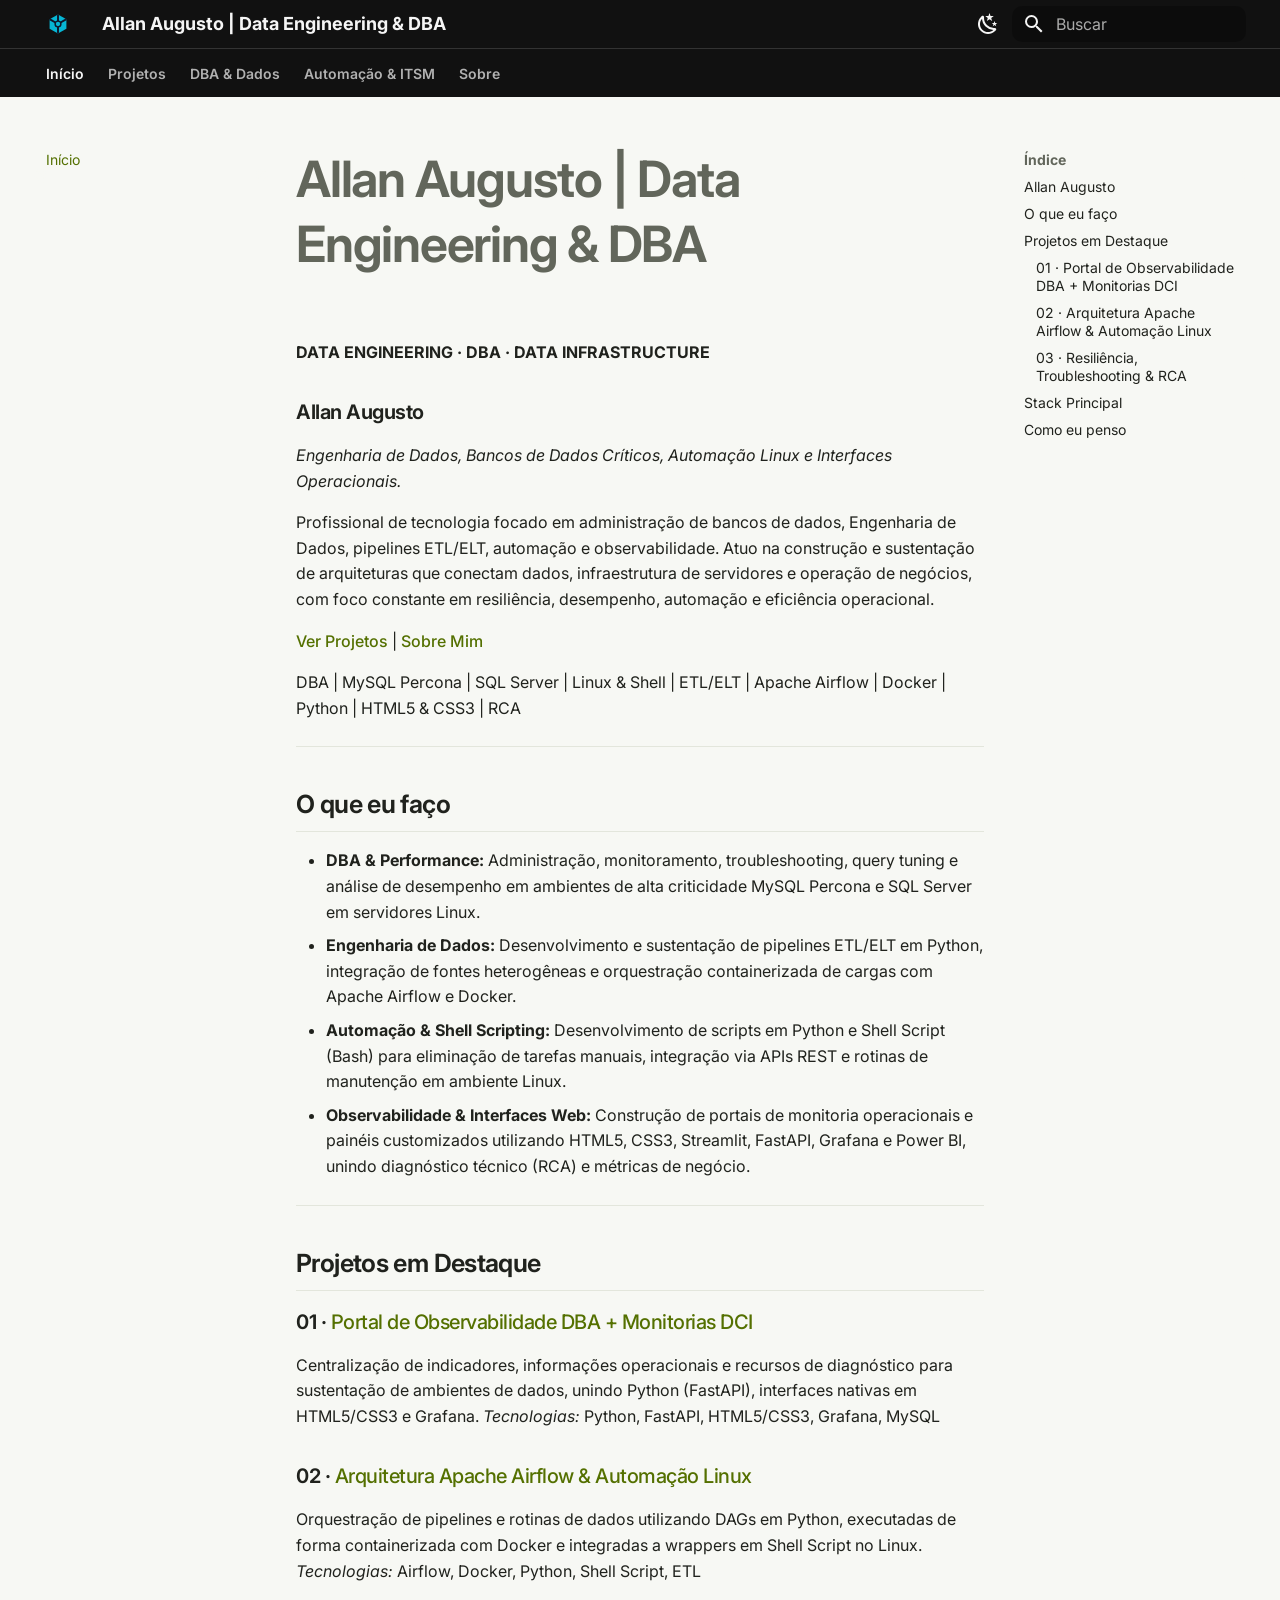
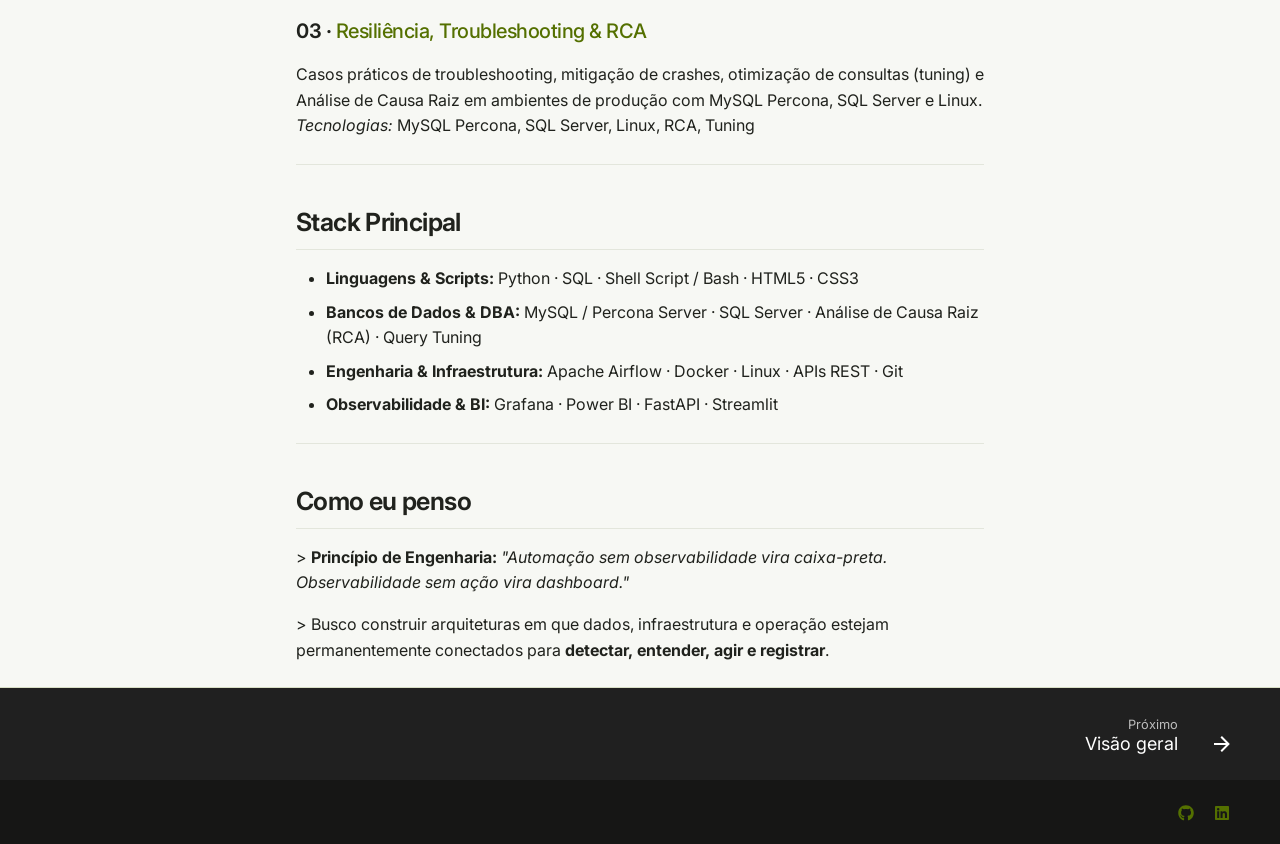
==== commit e1472a88: "Deployed 69f8c53 with MkDocs version: 1.6.1" ====
--- a/index.html
+++ b/index.html
@@ -23,7 +23,7 @@
       
       
       <link rel="icon" href="assets/favicon.svg">
-      <meta name="generator" content="mkdocs-1.6.1, mkdocs-material-9.7.7">
+      <meta name="generator" content="mkdocs-1.6.1, mkdocs-material-9.8.0">
     
     
       
@@ -31,10 +31,10 @@
       
     
     
-      <link rel="stylesheet" href="assets/stylesheets/main.ec1eaa64.min.css">
-      
-        
-        <link rel="stylesheet" href="assets/stylesheets/palette.ab4e12ef.min.css">
+      <link rel="stylesheet" href="assets/stylesheets/main.57a0d79d.min.css">
+      
+        
+        <link rel="stylesheet" href="assets/stylesheets/palette.fb2fffe2.min.css">
       
       
 
@@ -637,6 +637,62 @@
     
   
     Arquitetura Apache Airflow
+  
+
+    
+  </span>
+  
+  
+
+      </a>
+    </li>
+  
+
+              
+            
+              
+                
+  
+  
+  
+  
+    <li class="md-nav__item">
+      <a href="projetos/aks-tech-site/" class="md-nav__link">
+        
+  
+  
+  <span class="md-ellipsis">
+    
+  
+    Site Institucional AKS - Tech
+  
+
+    
+  </span>
+  
+  
+
+      </a>
+    </li>
+  
+
+              
+            
+              
+                
+  
+  
+  
+  
+    <li class="md-nav__item">
+      <a href="projetos/crm-lead-flow/" class="md-nav__link">
+        
+  
+  
+  <span class="md-ellipsis">
+    
+  
+    CRM Lead Flow
   
 
     
@@ -1273,10 +1329,10 @@
     
       
       
-      <script id="__config" type="application/json">{"annotate": null, "base": ".", "features": ["navigation.instant", "navigation.instant.progress", "navigation.tabs", "navigation.sections", "navigation.top", "navigation.tracking", "navigation.footer", "toc.follow", "search.suggest", "search.highlight", "search.share", "content.code.copy", "content.code.annotate", "content.tabs.link"], "search": "assets/javascripts/workers/search.2c215733.min.js", "tags": null, "translations": {"clipboard.copied": "Copiado para \u00e1rea de transfer\u00eancia", "clipboard.copy": "Copiar para \u00e1rea de transfer\u00eancia", "search.result.more.one": "mais 1 nesta p\u00e1gina", "search.result.more.other": "# mais nesta p\u00e1gina", "search.result.none": "Nenhum documento encontrado", "search.result.one": "1 documento encontrado", "search.result.other": "# documentos encontrados", "search.result.placeholder": "Digite para iniciar a busca", "search.result.term.missing": "Ausente", "select.version": "Selecione a vers\u00e3o"}, "version": null}</script>
-    
-    
-      <script src="assets/javascripts/bundle.d7400e89.min.js"></script>
+      <script id="__config" type="application/json">{"annotate": null, "base": ".", "features": ["navigation.instant", "navigation.instant.progress", "navigation.tabs", "navigation.sections", "navigation.top", "navigation.tracking", "navigation.footer", "toc.follow", "search.suggest", "search.highlight", "search.share", "content.code.copy", "content.code.annotate", "content.tabs.link"], "search": "assets/javascripts/workers/search.a7633da7.min.js", "tags": null, "translations": {"clipboard.copied": "Copiado para \u00e1rea de transfer\u00eancia", "clipboard.copy": "Copiar para \u00e1rea de transfer\u00eancia", "search.result.more.one": "mais 1 nesta p\u00e1gina", "search.result.more.other": "# mais nesta p\u00e1gina", "search.result.none": "Nenhum documento encontrado", "search.result.one": "1 documento encontrado", "search.result.other": "# documentos encontrados", "search.result.placeholder": "Digite para iniciar a busca", "search.result.term.missing": "Ausente", "select.version": "Selecione a vers\u00e3o"}, "version": null}</script>
+    
+    
+      <script src="assets/javascripts/bundle.c21346df.min.js"></script>
       
     
   </body>
--- a/assets/stylesheets/main.57a0d79d.min.css
+++ b/assets/stylesheets/main.57a0d79d.min.css
@@ -0,0 +1,6 @@
+@charset "UTF-8";html{box-sizing:border-box;-webkit-text-size-adjust:none;-moz-text-size-adjust:none;text-size-adjust:none}*,:after,:before{box-sizing:inherit}@media(prefers-reduced-motion){*,:after,:before{transition:none!important}}body{margin:0;-webkit-font-smoothing:antialiased;-moz-osx-font-smoothing:grayscale;--md-text-font-family:var(--md-text-font, _),
+    -apple-system, BlinkMacSystemFont, Helvetica, Arial, sans-serif;--md-code-font-family:var(--md-code-font, _),
+    SFMono-Regular, Consolas, Menlo, monospace}.md-typeset code:not(.focus-visible),a,button,input,label{-webkit-tap-highlight-color:transparent}a{color:inherit;text-decoration:none}hr{box-sizing:initial;display:block;height:.05rem;padding:0;overflow:visible;border:0}small{font-size:80%}sub,sup{line-height:1em}img{border-style:none}table{border-spacing:0;border-collapse:initial}td,th{font-weight:400;vertical-align:top}button{padding:0;margin:0;font-family:inherit;font-size:inherit;background:#0000;border:0}input{border:0;outline:none}:root{--md-primary-fg-color:#4051b5;--md-primary-fg-color--light:#5d6cc0;--md-primary-fg-color--dark:#303fa1;--md-primary-bg-color:#fff;--md-primary-bg-color--light:#ffffffb3;--md-accent-fg-color:#526cfe;--md-accent-fg-color--transparent:#526cfe1a;--md-accent-bg-color:#fff;--md-accent-bg-color--light:#ffffffb3;--md-typeset-table-sort-icon:url("data:image/svg+xml;charset=utf-8,<svg xmlns='http://www.w3.org/2000/svg' viewBox='0 0 24 24'><path d='m18 21-4-4h3V7h-3l4-4 4 4h-3v10h3M2 19v-2h10v2M2 13v-2h7v2M2 7V5h4v2z'/></svg>");--md-typeset-table-sort-icon--asc:url("data:image/svg+xml;charset=utf-8,<svg xmlns='http://www.w3.org/2000/svg' viewBox='0 0 24 24'><path d='M19 17h3l-4 4-4-4h3V3h2M2 17h10v2H2M6 5v2H2V5m0 6h7v2H2z'/></svg>");--md-typeset-table-sort-icon--desc:url("data:image/svg+xml;charset=utf-8,<svg xmlns='http://www.w3.org/2000/svg' viewBox='0 0 24 24'><path d='M19 7h3l-4-4-4 4h3v14h2M2 17h10v2H2M6 5v2H2V5m0 6h7v2H2z'/></svg>")}[data-md-color-scheme=default]{color-scheme:light}[data-md-color-scheme=default] img[src$="#gh-dark-mode-only"],[data-md-color-scheme=default] img[src$="#only-dark"]{display:none}:root,[data-md-color-scheme=default]{--md-hue:225deg;--md-default-fg-color:#000000de;--md-default-fg-color--light:#0000008a;--md-default-fg-color--lighter:#00000052;--md-default-fg-color--lightest:#00000012;--md-default-bg-color:#fff;--md-default-bg-color--light:#ffffffb3;--md-default-bg-color--lighter:#ffffff4d;--md-default-bg-color--lightest:#ffffff1f;--md-code-fg-color:#36464e;--md-code-bg-color:#f5f5f5;--md-code-bg-color--light:#f5f5f5b3;--md-code-bg-color--lighter:#f5f5f54d;--md-code-hl-color:#4287ff;--md-code-hl-color--light:#4287ff1a;--md-code-hl-number-color:#d52a2a;--md-code-hl-special-color:#db1457;--md-code-hl-function-color:#a846b9;--md-code-hl-constant-color:#6e59d9;--md-code-hl-keyword-color:#3f6ec6;--md-code-hl-string-color:#1c7d4d;--md-code-hl-name-color:var(--md-code-fg-color);--md-code-hl-operator-color:var(--md-default-fg-color--light);--md-code-hl-punctuation-color:var(--md-default-fg-color--light);--md-code-hl-comment-color:var(--md-default-fg-color--light);--md-code-hl-generic-color:var(--md-default-fg-color--light);--md-code-hl-variable-color:var(--md-default-fg-color--light);--md-typeset-color:var(--md-default-fg-color);--md-typeset-a-color:var(--md-primary-fg-color);--md-typeset-del-color:#f5503d26;--md-typeset-ins-color:#0bd57026;--md-typeset-kbd-color:#fafafa;--md-typeset-kbd-accent-color:#fff;--md-typeset-kbd-border-color:#b8b8b8;--md-typeset-mark-color:#ffff0080;--md-typeset-table-color:#0000001f;--md-typeset-table-color--light:#00000009;--md-admonition-fg-color:var(--md-default-fg-color);--md-admonition-bg-color:var(--md-default-bg-color);--md-warning-fg-color:#000000de;--md-warning-bg-color:#ff9;--md-footer-fg-color:#fff;--md-footer-fg-color--light:#ffffffb3;--md-footer-fg-color--lighter:#ffffff73;--md-footer-bg-color:#000000de;--md-footer-bg-color--dark:#00000052;--md-shadow-z1:0 0.2rem 0.5rem #0000000d,
+    0 0 0.05rem #0000001a;--md-shadow-z2:0 0.2rem 0.5rem #0000001a,
+    0 0 0.05rem #00000040;--md-shadow-z3:0 0.2rem 0.5rem #0003,
+    0 0 0.05rem #00000059}.md-icon svg{display:block;width:1.2rem;height:1.2rem;fill:currentcolor}aside,body,input{font-family:var(--md-text-font-family);font-feature-settings:"kern","liga";color:var(--md-typeset-color)}code,kbd,pre{font-family:var(--md-code-font-family);font-feature-settings:"kern"}.md-typeset{font-size:.8rem;line-height:1.6;overflow-wrap:break-word;-webkit-print-color-adjust:exact;color-adjust:exact}@media print{.md-typeset{font-size:.68rem}.md-typeset code,.md-typeset kbd,.md-typeset pre{white-space:pre-wrap}}.md-typeset blockquote,.md-typeset dl,.md-typeset figure,.md-typeset ol,.md-typeset pre,.md-typeset ul{margin-top:1em;margin-bottom:1em}.md-typeset h1{margin:0 0 1.25em;font-size:2em;line-height:1.3;color:var(--md-default-fg-color--light)}.md-typeset h1,.md-typeset h2{font-weight:300;letter-spacing:-.01em}.md-typeset h2{margin:1.6em 0 .64em;font-size:1.5625em;line-height:1.4}.md-typeset h3{margin:1.6em 0 .8em;font-size:1.25em;font-weight:400;line-height:1.5;letter-spacing:-.01em}.md-typeset h2+h3{margin-top:.8em}.md-typeset h4{margin:1em 0;font-weight:700;letter-spacing:-.01em}.md-typeset h5,.md-typeset h6{margin:1.25em 0;font-size:.8em;font-weight:700;color:var(--md-default-fg-color--light);letter-spacing:-.01em}.md-typeset h5{text-transform:uppercase}.md-typeset h5 code{text-transform:none}.md-typeset hr{display:flow-root;margin:1.5em 0;border-bottom:.05rem solid var(--md-default-fg-color--lightest)}.md-typeset a{color:var(--md-typeset-a-color);word-break:break-word}.md-typeset a,.md-typeset a:before{transition:color 125ms}.md-typeset a:focus,.md-typeset a:hover{color:var(--md-accent-fg-color)}.md-typeset a:focus code,.md-typeset a:hover code{color:var(--md-accent-fg-color);background-color:var(--md-accent-fg-color--transparent)}.md-typeset a code{color:var(--md-typeset-a-color)}.md-typeset a.focus-visible{outline-color:var(--md-accent-fg-color);outline-offset:.2rem}.md-typeset code,.md-typeset kbd,.md-typeset pre{font-variant-ligatures:none;color:var(--md-code-fg-color);direction:ltr;transition:background-color 125ms}.md-typeset code{padding:0 .2941176471em;font-size:.85em;word-break:break-word;background-color:var(--md-code-bg-color);border-radius:.1rem;-webkit-box-decoration-break:clone;box-decoration-break:clone;transition:color 125ms,background-color 125ms}.md-typeset code:not(.focus-visible){outline:none}.md-typeset pre{position:relative;display:flow-root;line-height:1.4}.md-typeset pre>code{display:block;padding:.7720588235em 1.1764705882em;margin:0;overflow:auto;word-break:normal;touch-action:auto;scrollbar-color:var(--md-default-fg-color--lighter) #0000;scrollbar-width:thin;outline-color:var(--md-accent-fg-color);box-shadow:none;-webkit-box-decoration-break:slice;box-decoration-break:slice}.md-typeset pre>code:hover{scrollbar-color:var(--md-accent-fg-color) #0000}.md-typeset pre>code::-webkit-scrollbar{width:.2rem;height:.2rem}.md-typeset pre>code::-webkit-scrollbar-thumb{background-color:var(--md-default-fg-color--lighter)}.md-typeset pre>code::-webkit-scrollbar-thumb:hover{background-color:var(--md-accent-fg-color)}.md-typeset kbd{display:inline-block;padding:0 .6666666667em;font-size:.75em;color:var(--md-default-fg-color);word-break:break-word;vertical-align:text-top;background-color:var(--md-typeset-kbd-color);border-radius:.1rem;box-shadow:0 .1rem 0 .05rem var(--md-typeset-kbd-border-color),0 .1rem 0 var(--md-typeset-kbd-border-color),0 -.1rem .2rem var(--md-typeset-kbd-accent-color) inset}.md-typeset mark{color:inherit;word-break:break-word;background-color:var(--md-typeset-mark-color);-webkit-box-decoration-break:clone;box-decoration-break:clone}.md-typeset abbr{text-decoration:none;cursor:help}.md-typeset [data-preview],.md-typeset abbr{border-bottom:.05rem dotted var(--md-default-fg-color--light)}.md-typeset small{opacity:.75}[dir=ltr] .md-typeset sub,[dir=ltr] .md-typeset sup{margin-left:.078125em}[dir=rtl] .md-typeset sub,[dir=rtl] .md-typeset sup{margin-right:.078125em}[dir=ltr] .md-typeset blockquote{padding-left:.6rem;border-left:.2rem solid var(--md-default-fg-color--lighter)}[dir=rtl] .md-typeset blockquote{padding-right:.6rem;border-right:.2rem solid var(--md-default-fg-color--lighter)}.md-typeset blockquote{margin-left:0;margin-right:0;color:var(--md-default-fg-color--light)}.md-typeset ul{list-style-type:disc}.md-typeset ul[type]{list-style-type:revert-layer}[dir=ltr] .md-typeset ol,[dir=ltr] .md-typeset ol li ol,[dir=ltr] .md-typeset ol li ul,[dir=ltr] .md-typeset ul,[dir=ltr] .md-typeset ul li ol,[dir=ltr] .md-typeset ul li ul{margin-left:.625em}[dir=rtl] .md-typeset ol,[dir=rtl] .md-typeset ol li ol,[dir=rtl] .md-typeset ol li ul,[dir=rtl] .md-typeset ul,[dir=rtl] .md-typeset ul li ol,[dir=rtl] .md-typeset ul li ul{margin-right:.625em}.md-typeset ol,.md-typeset ul{padding:0}.md-typeset ol:not([hidden]),.md-typeset ul:not([hidden]){display:flow-root}.md-typeset ol ol,.md-typeset ul ol{list-style-type:lower-alpha}.md-typeset ol ol ol,.md-typeset ul ol ol{list-style-type:lower-roman}.md-typeset ol ol ol ol,.md-typeset ul ol ol ol{list-style-type:upper-alpha}.md-typeset ol ol ol ol ol,.md-typeset ul ol ol ol ol{list-style-type:upper-roman}.md-typeset ol[type],.md-typeset ul[type]{list-style-type:revert-layer}[dir=ltr] .md-typeset ol li,[dir=ltr] .md-typeset ul li{margin-left:1.25em}[dir=rtl] .md-typeset ol li,[dir=rtl] .md-typeset ul li{margin-right:1.25em}.md-typeset ol li,.md-typeset ul li{margin-bottom:.5em}.md-typeset ol li blockquote,.md-typeset ol li p,.md-typeset ul li blockquote,.md-typeset ul li p{margin:.5em 0}.md-typeset ol li:last-child,.md-typeset ul li:last-child{margin-bottom:0}.md-typeset ol li ol,.md-typeset ol li ul,.md-typeset ul li ol,.md-typeset ul li ul{margin-top:.5em;margin-bottom:.5em}[dir=ltr] .md-typeset dd{margin-left:1.875em}[dir=rtl] .md-typeset dd{margin-right:1.875em}.md-typeset dd{margin-top:1em;margin-bottom:1.5em}.md-typeset img,.md-typeset svg,.md-typeset video{max-width:100%;height:auto}.md-typeset img[align=left]{margin:1em 1em 1em 0}.md-typeset img[align=right]{margin:1em 0 1em 1em}.md-typeset img[align]:only-child{margin-top:0}.md-typeset figure{display:flow-root;width:fit-content;max-width:100%;margin:1em auto;text-align:center}.md-typeset figure img{display:block;margin:0 auto}.md-typeset figcaption{max-width:24rem;margin:1em auto;font-style:italic}.md-typeset iframe{max-width:100%}.md-typeset table:not([class]){display:inline-block;max-width:100%;overflow:auto;font-size:.64rem;touch-action:auto;background-color:var(--md-default-bg-color);border:.05rem solid var(--md-typeset-table-color);border-radius:.1rem}@media print{.md-typeset table:not([class]){display:table}}.md-typeset table:not([class])+*{margin-top:1.5em}.md-typeset table:not([class]) td>:first-child,.md-typeset table:not([class]) th>:first-child{margin-top:0}.md-typeset table:not([class]) td>:last-child,.md-typeset table:not([class]) th>:last-child{margin-bottom:0}.md-typeset table:not([class]) td:not([align]),.md-typeset table:not([class]) th:not([align]){text-align:left}[dir=rtl] .md-typeset table:not([class]) td:not([align]),[dir=rtl] .md-typeset table:not([class]) th:not([align]){text-align:right}.md-typeset table:not([class]) th{min-width:5rem;padding:.9375em 1.25em;font-weight:700;vertical-align:top}.md-typeset table:not([class]) td{padding:.9375em 1.25em;vertical-align:top;border-top:.05rem solid var(--md-typeset-table-color)}.md-typeset table:not([class]) tbody tr{transition:background-color 125ms}.md-typeset table:not([class]) tbody tr:hover{background-color:var(--md-typeset-table-color--light);box-shadow:0 .05rem 0 var(--md-default-bg-color) inset}.md-typeset table:not([class]) a{word-break:normal}.md-typeset table th[role=columnheader]{cursor:pointer}[dir=ltr] .md-typeset table th[role=columnheader]:after{margin-left:.5em}[dir=rtl] .md-typeset table th[role=columnheader]:after{margin-right:.5em}.md-typeset table th[role=columnheader]:after{display:inline-block;width:1.2em;height:1.2em;vertical-align:text-bottom;content:"";-webkit-mask-image:var(--md-typeset-table-sort-icon);mask-image:var(--md-typeset-table-sort-icon);-webkit-mask-repeat:no-repeat;mask-repeat:no-repeat;-webkit-mask-size:contain;mask-size:contain;transition:background-color 125ms}.md-typeset table th[role=columnheader]:hover:after{background-color:var(--md-default-fg-color--lighter)}.md-typeset table th[role=columnheader][aria-sort=ascending]:after{background-color:var(--md-default-fg-color--light);-webkit-mask-image:var(--md-typeset-table-sort-icon--asc);mask-image:var(--md-typeset-table-sort-icon--asc)}.md-typeset table th[role=columnheader][aria-sort=descending]:after{background-color:var(--md-default-fg-color--light);-webkit-mask-image:var(--md-typeset-table-sort-icon--desc);mask-image:var(--md-typeset-table-sort-icon--desc)}.md-typeset__scrollwrap{margin:1em -.8rem;overflow-x:auto;touch-action:auto}.md-typeset__table{display:inline-block;padding:0 .8rem;margin-bottom:.5em}@media print{.md-typeset__table{display:block}}html .md-typeset__table table{display:table;width:100%;margin:0;overflow:hidden}@media screen and (max-width:44.984375em){.md-content__inner>pre{margin:1em -.8rem}.md-content__inner>pre code{border-radius:0}}.md-typeset .md-author{position:relative;display:block;flex-shrink:0;width:1.6rem;height:1.6rem;overflow:hidden;border-radius:100%;transition:color 125ms,transform 125ms}.md-typeset .md-author img{display:block}.md-typeset .md-author--more{font-size:.6rem;font-weight:700;line-height:1.6rem;color:var(--md-default-fg-color--lighter);text-align:center;background:var(--md-default-fg-color--lightest)}.md-typeset .md-author--long{width:2.4rem;height:2.4rem}.md-typeset a.md-author{transform:scale(1)}.md-typeset a.md-author img{filter:grayscale(100%) opacity(75%);border-radius:100%;transition:filter 125ms}.md-typeset a.md-author:focus,.md-typeset a.md-author:hover{z-index:1;transform:scale(1.1)}.md-typeset a.md-author:focus img,.md-typeset a.md-author:hover img{filter:grayscale(0)}.md-banner{overflow:auto;color:var(--md-footer-fg-color);background-color:var(--md-footer-bg-color)}@media print{.md-banner{display:none}}.md-banner--warning{color:var(--md-warning-fg-color);background-color:var(--md-warning-bg-color)}.md-banner__inner{padding:0 .8rem;margin:.6rem auto;font-size:.7rem}[dir=ltr] .md-banner__button{float:right}[dir=rtl] .md-banner__button{float:left}.md-banner__button{color:inherit;cursor:pointer;transition:opacity .25s}.no-js .md-banner__button{display:none}.md-banner__button:hover{opacity:.7}html{height:100%;overflow-x:hidden;font-size:125%}@media screen and (min-width:100em){html{font-size:137.5%}}@media screen and (min-width:125em){html{font-size:150%}}body{position:relative;display:flex;flex-direction:column;width:100%;min-height:100%;font-size:.5rem;background-color:var(--md-default-bg-color)}@media print{body{display:block}}@media screen and (max-width:59.984375em){body[data-md-scrolllock]{position:fixed}}.md-grid{max-width:61rem;margin-left:auto;margin-right:auto}.md-container{display:flex;flex-grow:1;flex-direction:column}@media print{.md-container{display:block}}.md-main{flex-grow:1}.md-main__inner{display:flex;height:100%;margin-top:1.5rem}.md-ellipsis{overflow:hidden;text-overflow:ellipsis}.md-toggle{display:none}.md-option{position:absolute;width:0;height:0;opacity:0}.md-option:checked+label:not([hidden]){display:block}.md-option.focus-visible+label{outline-style:auto;outline-color:var(--md-accent-fg-color)}.md-skip{position:fixed;z-index:-1;padding:.3rem .5rem;margin:.5rem;font-size:.64rem;color:var(--md-default-bg-color);background-color:var(--md-default-fg-color);border-radius:.1rem;outline-color:var(--md-accent-fg-color);opacity:0;transform:translateY(.4rem)}.md-skip:focus{z-index:10;opacity:1;transition:transform .25s cubic-bezier(.4,0,.2,1),opacity 175ms 75ms;transform:translateY(0)}@page{margin:25mm}:root{--md-clipboard-icon:url("data:image/svg+xml;charset=utf-8,<svg xmlns='http://www.w3.org/2000/svg' viewBox='0 0 24 24'><path d='M19 21H8V7h11m0-2H8a2 2 0 0 0-2 2v14a2 2 0 0 0 2 2h11a2 2 0 0 0 2-2V7a2 2 0 0 0-2-2m-3-4H4a2 2 0 0 0-2 2v14h2V3h12z'/></svg>");--md-code-select-icon:url("data:image/svg+xml;charset=utf-8,<svg xmlns='http://www.w3.org/2000/svg' viewBox='0 0 24 24'><path d='M19 19h-4v2h4c1.1 0 2-.9 2-2v-4h-2m0-12h-4v2h4v4h2V5c0-1.1-.9-2-2-2M5 5h4V3H5c-1.1 0-2 .9-2 2v4h2m0 6H3v4c0 1.1.9 2 2 2h4v-2H5zm2-4h2v2H7zm4 0h2v2h-2zm4 0h2v2h-2zM7 7h2v2H7zm4 0h2v2h-2zm4 0h2v2h-2zm-8 8h2v2H7zm4 0h2v2h-2zm4 0h2v2h-2z'/></svg>");--md-code-copy-icon:url("data:image/svg+xml;charset=utf-8,<svg xmlns='http://www.w3.org/2000/svg' viewBox='0 0 24 24'><path d='M19 21H8V7h11m0-2H8a2 2 0 0 0-2 2v14a2 2 0 0 0 2 2h11a2 2 0 0 0 2-2V7a2 2 0 0 0-2-2m-3-4H4a2 2 0 0 0-2 2v14h2V3h12z'/></svg>")}.md-clipboard{z-index:1;width:1.5em;height:1.5em;color:var(--md-default-fg-color--lightest);cursor:pointer;border-radius:.1rem;outline-color:var(--md-accent-fg-color);outline-offset:.1rem;transition:color .25s}@media print{.md-clipboard{display:none}}.md-clipboard:not(.focus-visible){outline:none;-webkit-tap-highlight-color:transparent}:hover>.md-clipboard{color:var(--md-default-fg-color--light)}.md-clipboard:focus,.md-clipboard:hover{color:var(--md-accent-fg-color)}.md-clipboard:after{display:block;width:1.125em;height:1.125em;margin:0 auto;content:"";background-color:currentcolor;-webkit-mask-image:var(--md-clipboard-icon);mask-image:var(--md-clipboard-icon);-webkit-mask-repeat:no-repeat;mask-repeat:no-repeat;-webkit-mask-position:center;mask-position:center;-webkit-mask-size:contain;mask-size:contain}.md-clipboard--inline{cursor:pointer}.md-clipboard--inline code{transition:color .25s,background-color .25s}.md-clipboard--inline:focus code,.md-clipboard--inline:hover code{color:var(--md-accent-fg-color);background-color:var(--md-accent-fg-color--transparent)}.md-typeset .md-code__content{display:grid}.md-code__nav{position:absolute;top:.25em;right:.25em;z-index:1;display:flex;gap:.2rem;padding:.2rem;background-color:var(--md-code-bg-color--lighter);border-radius:.1rem;transition:background-color .25s}:hover>.md-code__nav{background-color:var(--md-code-bg-color--light)}.md-code__button{display:block;width:1.5em;height:1.5em;color:var(--md-default-fg-color--lightest);cursor:pointer;outline-color:var(--md-accent-fg-color);outline-offset:.1rem;transition:color .25s}:hover>*>.md-code__button{color:var(--md-default-fg-color--light)}.md-code__button.focus-visible,.md-code__button:hover{color:var(--md-accent-fg-color)}.md-code__button--active{color:var(--md-default-fg-color)!important}.md-code__button:after{display:block;width:1.125em;height:1.125em;margin:0 auto;content:"";background-color:currentcolor;-webkit-mask-repeat:no-repeat;mask-repeat:no-repeat;-webkit-mask-position:center;mask-position:center;-webkit-mask-size:contain;mask-size:contain}.md-code__button[data-md-type=select]:after{-webkit-mask-image:var(--md-code-select-icon);mask-image:var(--md-code-select-icon)}.md-code__button[data-md-type=copy]:after{-webkit-mask-image:var(--md-code-copy-icon);mask-image:var(--md-code-copy-icon)}@keyframes consent{0%{opacity:0;transform:translateY(100%)}to{opacity:1;transform:translateY(0)}}@keyframes overlay{0%{opacity:0}to{opacity:1}}.md-consent__overlay{position:fixed;top:0;z-index:5;width:100%;height:100%;background-color:#0000008a;-webkit-backdrop-filter:blur(.1rem);backdrop-filter:blur(.1rem);opacity:1;animation:overlay .25s both}.md-consent__inner{position:fixed;bottom:0;z-index:5;width:100%;max-height:100%;padding:0;overflow:auto;background-color:var(--md-default-bg-color);border:0;border-radius:.1rem;box-shadow:0 0 .2rem #0000001a,0 .2rem .4rem #0003;animation:consent .5s cubic-bezier(.1,.7,.1,1) both}.md-consent__form{padding:.8rem}.md-consent__settings{display:none;margin:1em 0}input:checked+.md-consent__settings{display:block}.md-consent__controls{margin-bottom:.8rem}.md-typeset .md-consent__controls .md-button{display:inline}@media screen and (max-width:44.984375em){.md-typeset .md-consent__controls .md-button{display:block;width:100%;margin-top:.4rem;text-align:center}}.md-consent label{cursor:pointer}.md-content{flex-grow:1;min-width:0}.md-content__inner{padding-top:.6rem;margin:0 .8rem 1.2rem}@media screen and (min-width:76.25em){[dir=ltr] .md-sidebar--primary:not([hidden])~.md-content>.md-content__inner,[dir=rtl] .md-sidebar--secondary:not([hidden])~.md-content>.md-content__inner{margin-left:1.2rem}[dir=ltr] .md-sidebar--secondary:not([hidden])~.md-content>.md-content__inner,[dir=rtl] .md-sidebar--primary:not([hidden])~.md-content>.md-content__inner{margin-right:1.2rem}}.md-content__inner:before{display:block;height:.4rem;content:""}.md-content__inner>:last-child{margin-bottom:0}[dir=ltr] .md-content__button{float:right;margin-left:.4rem}[dir=rtl] .md-content__button{float:left;margin-right:.4rem}.md-content__button{padding:0;margin:.4rem 0}@media print{.md-content__button{display:none}}.md-typeset .md-content__button{color:var(--md-default-fg-color--lighter)}.md-content__button svg{display:inline;vertical-align:top}[dir=rtl] .md-content__button svg{transform:scaleX(-1)}[dir=ltr] .md-dialog{right:.8rem}[dir=rtl] .md-dialog{left:.8rem}.md-dialog{position:fixed;bottom:.8rem;z-index:4;min-width:11.1rem;padding:.4rem .6rem;pointer-events:none;background-color:var(--md-default-fg-color);border-radius:.1rem;box-shadow:var(--md-shadow-z3);opacity:0;transition:transform 0s .4s,opacity .4s;transform:translateY(100%)}@media print{.md-dialog{display:none}}.md-dialog--active{pointer-events:auto;opacity:1;transition:transform .4s cubic-bezier(.075,.85,.175,1),opacity .4s;transform:translateY(0)}.md-dialog__inner{font-size:.7rem;color:var(--md-default-bg-color)}.md-feedback{margin:2em 0 1em;text-align:center}.md-feedback fieldset{padding:0;margin:0;border:none}.md-feedback__title{margin:1em auto;font-weight:700}.md-feedback__inner{position:relative}.md-feedback__list{position:relative;display:flex;flex-wrap:wrap;place-content:baseline center}.md-feedback__list:hover .md-icon:not(:disabled){color:var(--md-default-fg-color--lighter)}:disabled .md-feedback__list{min-height:1.8rem}.md-feedback__icon{flex-shrink:0;margin:0 .1rem;color:var(--md-default-fg-color--light);cursor:pointer;transition:color 125ms}.md-feedback__icon:not(:disabled).md-icon:hover{color:var(--md-accent-fg-color)}.md-feedback__icon:disabled{color:var(--md-default-fg-color--lightest);pointer-events:none}.md-feedback__note{position:relative;opacity:0;transition:transform .4s cubic-bezier(.1,.7,.1,1),opacity .15s;transform:translateY(.4rem)}.md-feedback__note>*{max-width:16rem;margin:0 auto}:disabled .md-feedback__note{opacity:1;transform:translateY(0)}@media print{.md-feedback,.md-footer{display:none}}.md-footer{color:var(--md-footer-fg-color);background-color:var(--md-footer-bg-color)}.md-footer__inner{justify-content:space-between;padding:.2rem;overflow:auto}.md-footer__inner:not([hidden]){display:flex}.md-footer__link{display:flex;flex-grow:.01;align-items:end;max-width:100%;margin-top:1rem;margin-bottom:.4rem;overflow:hidden;outline-color:var(--md-accent-fg-color);transition:opacity .25s}.md-footer__link:focus,.md-footer__link:hover{opacity:.7}[dir=rtl] .md-footer__link svg{transform:scaleX(-1)}@media screen and (max-width:44.984375em){.md-footer__link--prev{flex-shrink:0}.md-footer__link--prev .md-footer__title{display:none}}[dir=ltr] .md-footer__link--next{margin-left:auto}.md-footer__link--next{text-align:right}[dir=rtl] .md-footer__link--next{margin-right:auto;text-align:left}.md-footer__title{flex-grow:1;max-width:calc(100% - 2.4rem);padding:0 1rem;margin-bottom:.7rem;font-size:.9rem;white-space:nowrap}.md-footer__button{padding:.4rem;margin:.2rem}.md-footer__direction{font-size:.64rem;opacity:.7}.md-footer-meta{background-color:var(--md-footer-bg-color--dark)}.md-footer-meta__inner{display:flex;flex-wrap:wrap;justify-content:space-between;padding:.2rem}html .md-footer-meta.md-typeset a{color:var(--md-footer-fg-color--light)}html .md-footer-meta.md-typeset a:focus,html .md-footer-meta.md-typeset a:hover{color:var(--md-footer-fg-color)}.md-copyright{width:100%;padding:.4rem 0;margin:auto .6rem;font-size:.64rem;color:var(--md-footer-fg-color--lighter)}.md-copyright__highlight{color:var(--md-footer-fg-color--light)}.md-social{display:inline-flex;gap:.2rem;padding:.2rem 0 .6rem;margin:0 .4rem}@media screen and (min-width:45em){.md-copyright{width:auto}.md-social{padding:.6rem 0}}.md-social__link{display:inline-block;width:1.6rem;height:1.6rem;text-align:center}.md-social__link:before{line-height:1.9}.md-social__link svg{max-height:.8rem;vertical-align:-25%;fill:currentcolor}.md-typeset .md-button{display:inline-block;padding:.625em 2em;font-weight:700;color:var(--md-primary-fg-color);cursor:pointer;border:.1rem solid;border-radius:.1rem;transition:color 125ms,background-color 125ms,border-color 125ms}.md-typeset .md-button--primary{color:var(--md-primary-bg-color);background-color:var(--md-primary-fg-color);border-color:var(--md-primary-fg-color)}.md-typeset .md-button:focus,.md-typeset .md-button:hover{color:var(--md-accent-bg-color);background-color:var(--md-accent-fg-color);border-color:var(--md-accent-fg-color)}[dir=ltr] .md-typeset .md-input,[dir=rtl] .md-typeset .md-input{border-top-left-radius:.1rem}[dir=ltr] .md-typeset .md-input,[dir=rtl] .md-typeset .md-input{border-top-right-radius:.1rem}.md-typeset .md-input{height:1.8rem;padding:0 .6rem;font-size:.8rem;border-bottom:.1rem solid var(--md-default-fg-color--lighter);box-shadow:var(--md-shadow-z1);transition:border .25s,box-shadow .25s}.md-typeset .md-input:focus,.md-typeset .md-input:hover{border-bottom-color:var(--md-accent-fg-color);box-shadow:var(--md-shadow-z2)}.md-typeset .md-input--stretch{width:100%}.md-header{position:sticky;left:0;right:0;top:0;z-index:4;display:block;color:var(--md-primary-bg-color);background-color:var(--md-primary-fg-color);box-shadow:0 0 .2rem #0000,0 .2rem .4rem #0000}@media print{.md-header{display:none}}.md-header[hidden]{transition:transform .25s cubic-bezier(.8,0,.6,1),box-shadow .25s;transform:translateY(-100%)}.md-header--shadow{box-shadow:0 0 .2rem #0000001a,0 .2rem .4rem #0003;transition:transform .25s cubic-bezier(.1,.7,.1,1),box-shadow .25s}.md-header__inner{display:flex;align-items:center;padding:0 .2rem}.md-header__button{position:relative;z-index:1;padding:.4rem;margin:.2rem;color:currentcolor;vertical-align:middle;cursor:pointer;outline-color:var(--md-accent-fg-color);transition:opacity .25s}.md-header__button:hover{opacity:.7}.md-header__button:not([hidden]){display:inline-block}.md-header__button:not(.focus-visible){outline:none;-webkit-tap-highlight-color:transparent}.md-header__button.md-logo{padding:.4rem;margin:.2rem}@media screen and (max-width:76.234375em){.md-header__button.md-logo{display:none}}.md-header__button.md-logo img,.md-header__button.md-logo svg{display:block;width:auto;height:1.2rem;fill:currentcolor}@media screen and (min-width:60em){.md-header__button[for=__search]{display:none}}.no-js .md-header__button[for=__search]{display:none}[dir=rtl] .md-header__button[for=__search] svg{transform:scaleX(-1)}@media screen and (min-width:76.25em){.md-header__button[for=__drawer]{display:none}}.md-header__topic{position:absolute;display:flex;max-width:100%;white-space:nowrap;transition:transform .4s cubic-bezier(.1,.7,.1,1),opacity .15s}.md-header__topic+.md-header__topic{z-index:-1;pointer-events:none;opacity:0;transition:transform .4s cubic-bezier(1,.7,.1,.1),opacity .15s;transform:translateX(1.25rem)}[dir=rtl] .md-header__topic+.md-header__topic{transform:translateX(-1.25rem)}.md-draft,.md-header__topic:first-child,.md-nav__title{font-weight:700}[dir=ltr] .md-header__title{margin-left:1rem;margin-right:.4rem}[dir=rtl] .md-header__title{margin-right:1rem;margin-left:.4rem}.md-header__title{flex-grow:1;height:2.4rem;font-size:.9rem;line-height:2.4rem}.md-header__title--active .md-header__topic{z-index:-1;pointer-events:none;opacity:0;transition:transform .4s cubic-bezier(1,.7,.1,.1),opacity .15s;transform:translateX(-1.25rem)}[dir=rtl] .md-header__title--active .md-header__topic{transform:translateX(1.25rem)}.md-header__title--active .md-header__topic+.md-header__topic{z-index:0;pointer-events:auto;opacity:1;transition:transform .4s cubic-bezier(.1,.7,.1,1),opacity .15s;transform:translateX(0)}.md-header__title>.md-header__ellipsis{position:relative;width:100%;height:100%}.md-header__option{display:flex;flex-shrink:0;max-width:100%;white-space:nowrap;transition:max-width 0s .25s,opacity .25s .25s}[data-md-toggle=search]:checked~.md-header .md-header__option{max-width:0;opacity:0;transition:max-width,opacity}.md-header__option>input{bottom:0}.md-header__source{display:none}@media screen and (min-width:60em){[dir=ltr] .md-header__source{margin-left:1rem}[dir=rtl] .md-header__source{margin-right:1rem}.md-header__source{display:block;width:11.7rem;max-width:11.7rem}}@media screen and (min-width:76.25em){[dir=ltr] .md-header__source{margin-left:1.4rem}[dir=rtl] .md-header__source{margin-right:1.4rem}}.md-meta{font-size:.7rem;line-height:1.3;color:var(--md-default-fg-color--light)}.md-meta__list{display:inline-flex;flex-wrap:wrap;padding:0;margin:0;list-style:none}.md-meta__item:not(:last-child):after{margin-left:.2rem;margin-right:.2rem;content:"·"}.md-meta__link{color:var(--md-typeset-a-color)}.md-meta__link:focus,.md-meta__link:hover{color:var(--md-accent-fg-color)}.md-draft{display:inline-block;padding-left:.5714285714em;padding-right:.5714285714em;color:#fff;background-color:#ff1744;border-radius:.125em}:root{--md-nav-icon--prev:url("data:image/svg+xml;charset=utf-8,<svg xmlns='http://www.w3.org/2000/svg' viewBox='0 0 24 24'><path d='M20 11v2H8l5.5 5.5-1.42 1.42L4.16 12l7.92-7.92L13.5 5.5 8 11z'/></svg>");--md-nav-icon--next:url("data:image/svg+xml;charset=utf-8,<svg xmlns='http://www.w3.org/2000/svg' viewBox='0 0 24 24'><path d='M8.59 16.58 13.17 12 8.59 7.41 10 6l6 6-6 6z'/></svg>");--md-toc-icon:url("data:image/svg+xml;charset=utf-8,<svg xmlns='http://www.w3.org/2000/svg' viewBox='0 0 24 24'><path d='M3 9h14V7H3zm0 4h14v-2H3zm0 4h14v-2H3zm16 0h2v-2h-2zm0-10v2h2V7zm0 6h2v-2h-2z'/></svg>");--md-path-icon:url("data:image/svg+xml;charset=utf-8,<svg xmlns='http://www.w3.org/2000/svg' viewBox='0 0 24 24'><path d='M8.59 16.58 13.17 12 8.59 7.41 10 6l6 6-6 6z'/></svg>");--md-post-pin-icon:url("data:image/svg+xml;charset=utf-8,<svg xmlns='http://www.w3.org/2000/svg' viewBox='0 0 24 24'><path d='M16 12V4h1V2H7v2h1v8l-2 2v2h5.2v6h1.6v-6H18v-2z'/></svg>");--md-progress-value:0;--md-progress-delay:400ms;--md-search-result-icon:url("data:image/svg+xml;charset=utf-8,<svg xmlns='http://www.w3.org/2000/svg' viewBox='0 0 24 24'><path d='M14 2H6a2 2 0 0 0-2 2v16a2 2 0 0 0 2 2h7c-.41-.25-.8-.56-1.14-.9-.33-.33-.61-.7-.86-1.1H6V4h7v5h5v1.18c.71.16 1.39.43 2 .82V8zm6.31 16.9c1.33-2.11.69-4.9-1.4-6.22-2.11-1.33-4.91-.68-6.22 1.4-1.34 2.11-.69 4.89 1.4 6.22 1.46.93 3.32.93 4.79.02L22 23.39 23.39 22zm-3.81.1a2.5 2.5 0 0 1-2.5-2.5 2.5 2.5 0 0 1 2.5-2.5 2.5 2.5 0 0 1 2.5 2.5 2.5 2.5 0 0 1-2.5 2.5'/></svg>")}.md-nav,.md-nav__link .md-typeset{font-size:.7rem;line-height:1.3}.md-nav__title{display:block;padding:0 .6rem;overflow:hidden;color:var(--md-default-fg-color--light);text-overflow:ellipsis}.md-nav__title .md-nav__button{display:none}.md-nav__title .md-nav__button img{width:auto;height:100%}.md-nav__title .md-nav__button.md-logo img,.md-nav__title .md-nav__button.md-logo svg{display:block;width:auto;max-width:100%;height:2.4rem;object-fit:contain;fill:currentcolor}.md-nav__list{padding:0;margin:0;list-style:none}.md-nav__link{display:flex;gap:.4rem;align-items:flex-start;margin-top:.625em;scroll-snap-align:start;transition:color 125ms}.md-nav__link--passed,.md-nav__link--passed code{color:var(--md-default-fg-color--light)}.md-nav__item .md-nav__link--active,.md-nav__item .md-nav__link--active code{color:var(--md-typeset-a-color)}.md-nav__link .md-ellipsis{position:relative}.md-nav__link .md-ellipsis code{word-break:normal}[dir=ltr] .md-nav__link .md-icon:last-child{margin-left:auto}[dir=rtl] .md-nav__link .md-icon:last-child{margin-right:auto}.md-nav__link svg{position:relative;flex-shrink:0;height:1.3em;fill:currentcolor}.md-nav__link[for]:focus,.md-nav__link[for]:hover,.md-nav__link[href]:focus,.md-nav__link[href]:hover{color:var(--md-accent-fg-color);cursor:pointer}.md-nav__link[for]:focus code,.md-nav__link[for]:hover code,.md-nav__link[href]:focus code,.md-nav__link[href]:hover code{color:var(--md-accent-fg-color);background-color:var(--md-accent-fg-color--transparent)}.md-nav__link.focus-visible,.md-pagination__link.focus-visible{outline-color:var(--md-accent-fg-color);outline-offset:.2rem}.md-nav--primary .md-nav__link[for=__toc]{display:none}.md-nav--primary .md-nav__link[for=__toc] .md-icon:after{display:block;width:100%;height:100%;background-color:currentcolor;-webkit-mask-image:var(--md-toc-icon);mask-image:var(--md-toc-icon)}.md-nav--primary .md-nav__link[for=__toc]~.md-nav,.md-nav__source{display:none}.md-nav__container>.md-nav__link{margin-top:0}.md-nav__container>.md-nav__link:first-child{flex-grow:1;min-width:0}.md-nav__icon{flex-shrink:0}@media screen and (max-width:76.234375em){.md-nav--primary,.md-nav--primary .md-nav{position:absolute;left:0;right:0;top:0;z-index:1;display:flex;flex-direction:column;height:100%;background-color:var(--md-default-bg-color)}.md-nav--primary .md-nav__item,.md-nav--primary .md-nav__title{font-size:.8rem;line-height:1.5}.md-nav--primary .md-nav__title{position:relative;height:5.6rem;padding:3rem .8rem .2rem;line-height:2.4rem;color:var(--md-default-fg-color--light);white-space:nowrap;cursor:pointer;background-color:var(--md-default-fg-color--lightest)}[dir=ltr] .md-nav--primary .md-nav__title .md-nav__icon{left:.4rem}[dir=rtl] .md-nav--primary .md-nav__title .md-nav__icon{right:.4rem}.md-nav--primary .md-nav__title .md-nav__icon{position:absolute;top:.4rem;display:block;width:1.2rem;height:1.2rem;margin:.2rem}.md-nav--primary .md-nav__title .md-nav__icon:after{display:block;width:100%;height:100%;content:"";background-color:currentcolor;-webkit-mask-image:var(--md-nav-icon--prev);mask-image:var(--md-nav-icon--prev);-webkit-mask-repeat:no-repeat;mask-repeat:no-repeat;-webkit-mask-position:center;mask-position:center;-webkit-mask-size:contain;mask-size:contain}.md-nav--primary .md-nav__title~.md-nav__list{overflow-y:auto;touch-action:pan-y;scroll-snap-type:y mandatory;background-color:var(--md-default-bg-color);box-shadow:0 .05rem 0 var(--md-default-fg-color--lightest) inset}.md-nav--primary .md-nav__title~.md-nav__list>:first-child{border-top:0}.md-nav--primary .md-nav__title[for=__drawer]{font-weight:700;color:var(--md-primary-bg-color);background-color:var(--md-primary-fg-color)}.md-nav--primary .md-nav__title .md-logo{position:absolute;left:.2rem;right:.2rem;top:.2rem;display:block;padding:.4rem;margin:.2rem}.md-nav--primary .md-nav__list{flex:1}.md-nav--primary .md-nav__item{border-top:.05rem solid var(--md-default-fg-color--lightest)}.md-nav--primary .md-nav__item--active>.md-nav__link{color:var(--md-typeset-a-color)}.md-nav--primary .md-nav__item--active>.md-nav__link:focus,.md-nav--primary .md-nav__item--active>.md-nav__link:hover{color:var(--md-accent-fg-color)}.md-nav--primary .md-nav__link{padding:.6rem .8rem;margin-top:0}.md-nav--primary .md-nav__link svg{margin-top:.1em}.md-nav--primary .md-nav__link>.md-nav__link{padding:0}[dir=ltr] .md-nav--primary .md-nav__link .md-nav__icon{margin-right:-.2rem}[dir=rtl] .md-nav--primary .md-nav__link .md-nav__icon{margin-left:-.2rem}.md-nav--primary .md-nav__link .md-nav__icon{width:1.2rem;height:1.2rem;font-size:1.2rem}.md-nav--primary .md-nav__link .md-nav__icon:after{display:block;width:100%;height:100%;content:"";background-color:currentcolor;-webkit-mask-image:var(--md-nav-icon--next);mask-image:var(--md-nav-icon--next);-webkit-mask-repeat:no-repeat;mask-repeat:no-repeat;-webkit-mask-position:center;mask-position:center;-webkit-mask-size:contain;mask-size:contain}[dir=rtl] .md-nav--primary .md-nav__icon:after{transform:scale(-1)}.md-nav--primary .md-nav--secondary .md-nav{position:static;background-color:initial}[dir=ltr] .md-nav--primary .md-nav--secondary .md-nav .md-nav__link{padding-left:1.4rem}[dir=rtl] .md-nav--primary .md-nav--secondary .md-nav .md-nav__link{padding-right:1.4rem}[dir=ltr] .md-nav--primary .md-nav--secondary .md-nav .md-nav .md-nav__link{padding-left:2rem}[dir=rtl] .md-nav--primary .md-nav--secondary .md-nav .md-nav .md-nav__link{padding-right:2rem}[dir=ltr] .md-nav--primary .md-nav--secondary .md-nav .md-nav .md-nav .md-nav__link{padding-left:2.6rem}[dir=rtl] .md-nav--primary .md-nav--secondary .md-nav .md-nav .md-nav .md-nav__link{padding-right:2.6rem}[dir=ltr] .md-nav--primary .md-nav--secondary .md-nav .md-nav .md-nav .md-nav .md-nav__link{padding-left:3.2rem}[dir=rtl] .md-nav--primary .md-nav--secondary .md-nav .md-nav .md-nav .md-nav .md-nav__link{padding-right:3.2rem}.md-nav--secondary{background-color:initial}.md-nav__toggle~.md-nav{display:flex;opacity:0;transition:transform .25s cubic-bezier(.8,0,.6,1),opacity 125ms 50ms;transform:translateX(100%)}[dir=rtl] .md-nav__toggle~.md-nav{transform:translateX(-100%)}.md-nav__toggle:checked~.md-nav{opacity:1;transition:transform .25s cubic-bezier(.4,0,.2,1),opacity 125ms 125ms;transform:translateX(0)}.md-nav__toggle:checked~.md-nav>.md-nav__list{backface-visibility:hidden}}@media screen and (max-width:59.984375em){.md-nav--primary .md-nav__link[for=__toc]{display:flex}.md-nav--primary .md-nav__link[for=__toc] .md-icon:after{content:""}.md-nav--primary .md-nav__link[for=__toc]+.md-nav__link{display:none}.md-nav--primary .md-nav__link[for=__toc]~.md-nav{display:flex}.md-nav__source{display:block;padding:0 .2rem;color:var(--md-primary-bg-color);background-color:var(--md-primary-fg-color--dark)}}@media screen and (min-width:60em) and (max-width:76.234375em){.md-nav--integrated .md-nav__link[for=__toc]{display:flex}.md-nav--integrated .md-nav__link[for=__toc] .md-icon:after{content:""}.md-nav--integrated .md-nav__link[for=__toc]+.md-nav__link{display:none}.md-nav--integrated .md-nav__link[for=__toc]~.md-nav{display:flex}}@media screen and (min-width:60em){.md-nav{margin-bottom:-.4rem}.md-nav--secondary .md-nav__title{position:sticky;top:0;z-index:1;background:var(--md-default-bg-color);box-shadow:0 0 .4rem .4rem var(--md-default-bg-color)}.md-nav--secondary .md-nav__title[for=__toc]{scroll-snap-align:start}.md-nav--secondary .md-nav__title .md-nav__icon{display:none}[dir=ltr] .md-nav--secondary .md-nav__list{padding-left:.6rem}[dir=rtl] .md-nav--secondary .md-nav__list{padding-right:.6rem}.md-nav--secondary .md-nav__list{padding-bottom:.4rem}[dir=ltr] .md-nav--secondary .md-nav__item>.md-nav__link{margin-right:.4rem}[dir=rtl] .md-nav--secondary .md-nav__item>.md-nav__link{margin-left:.4rem}}@media screen and (min-width:76.25em){.md-nav{margin-bottom:-.4rem;transition:max-height .25s cubic-bezier(.86,0,.07,1)}.md-nav--primary .md-nav__title{position:sticky;top:0;z-index:1;background:var(--md-default-bg-color);box-shadow:0 0 .4rem .4rem var(--md-default-bg-color)}.md-nav--primary .md-nav__title[for=__drawer]{scroll-snap-align:start}.md-nav--primary .md-nav__title .md-nav__icon{display:none}[dir=ltr] .md-nav--primary .md-nav__list{padding-left:.6rem}[dir=rtl] .md-nav--primary .md-nav__list{padding-right:.6rem}.md-nav--primary .md-nav__list{padding-bottom:.4rem}[dir=ltr] .md-nav--primary .md-nav__item>.md-nav__link{margin-right:.4rem}[dir=rtl] .md-nav--primary .md-nav__item>.md-nav__link{margin-left:.4rem}.md-nav__toggle~.md-nav{display:grid;grid-template-rows:minmax(.4rem,0fr);visibility:collapse;opacity:0;transition:grid-template-rows .25s cubic-bezier(.86,0,.07,1),opacity .25s,visibility 0s .25s}.md-nav__toggle~.md-nav>.md-nav__list{overflow:hidden}.md-nav__toggle.md-toggle--indeterminate~.md-nav,.md-nav__toggle:checked~.md-nav{grid-template-rows:minmax(.4rem,1fr);visibility:visible;opacity:1;transition:grid-template-rows .25s cubic-bezier(.86,0,.07,1),opacity .15s .1s,visibility}.md-nav__toggle.md-toggle--indeterminate~.md-nav{transition:none}.md-nav__item--nested>.md-nav>.md-nav__title{display:none}.md-nav__item--section{display:block;margin:1.25em 0}.md-nav__item--section:last-child{margin-bottom:0}.md-nav__item--section>.md-nav__link{font-weight:700}.md-nav--lifted>.md-nav__list>.md-nav__item>[for],.md-nav__item--section>.md-nav__link[for]{color:var(--md-default-fg-color--light)}.md-nav--lifted>.md-nav__list>.md-nav__item--active>.md-nav__link:not(.md-nav__container),.md-nav__item--section>.md-nav__link:not(.md-nav__container){pointer-events:none}.md-nav__item--section>.md-nav__link .md-icon,.md-nav__item--section>.md-nav__link>[for]{display:none}[dir=ltr] .md-nav__item--section>.md-nav{margin-left:-.6rem}[dir=rtl] .md-nav__item--section>.md-nav{margin-right:-.6rem}.md-nav__item--section>.md-nav{display:block;visibility:visible;opacity:1}.md-nav__item--section>.md-nav>.md-nav__list>.md-nav__item{padding:0}.md-nav__icon{width:.9rem;height:.9rem;border-radius:100%;transition:background-color .25s}.md-nav__icon:hover{background-color:var(--md-accent-fg-color--transparent)}.md-nav__icon:after{display:inline-block;width:100%;height:100%;vertical-align:-.1rem;content:"";background-color:currentcolor;border-radius:100%;-webkit-mask-image:var(--md-nav-icon--next);mask-image:var(--md-nav-icon--next);-webkit-mask-repeat:no-repeat;mask-repeat:no-repeat;-webkit-mask-position:center;mask-position:center;-webkit-mask-size:contain;mask-size:contain;transition:transform .25s}[dir=rtl] .md-nav__icon:after{transform:rotate(180deg)}.md-nav__item--nested .md-nav__toggle:checked~.md-nav__link .md-nav__icon:after,.md-nav__item--nested .md-toggle--indeterminate~.md-nav__link .md-nav__icon:after{transform:rotate(90deg)}.md-nav--lifted>.md-nav__list>.md-nav__item,.md-nav--lifted>.md-nav__title{display:none}.md-nav--lifted>.md-nav__list>.md-nav__item--active{display:block}.md-nav--lifted>.md-nav__list>.md-nav__item--active>.md-nav__link{position:sticky;top:0;z-index:1;margin-top:0;background:var(--md-default-bg-color);box-shadow:0 0 .4rem .4rem var(--md-default-bg-color)}.md-nav--lifted>.md-nav__list>.md-nav__item--active.md-nav__item--section{margin:0}[dir=ltr] .md-nav--lifted>.md-nav__list>.md-nav__item>.md-nav:not(.md-nav--secondary){margin-left:-.6rem}[dir=rtl] .md-nav--lifted>.md-nav__list>.md-nav__item>.md-nav:not(.md-nav--secondary){margin-right:-.6rem}.md-nav--lifted .md-nav[data-md-level="1"]{grid-template-rows:minmax(.4rem,1fr);visibility:visible;opacity:1}[dir=ltr] .md-nav--integrated>.md-nav__list>.md-nav__item--active .md-nav--secondary{border-left:.05rem solid var(--md-primary-fg-color)}[dir=rtl] .md-nav--integrated>.md-nav__list>.md-nav__item--active .md-nav--secondary{border-right:.05rem solid var(--md-primary-fg-color)}.md-nav--integrated>.md-nav__list>.md-nav__item--active .md-nav--secondary{display:block;margin-bottom:1.25em;visibility:visible;opacity:1}.md-nav--integrated>.md-nav__list>.md-nav__item--active .md-nav--secondary>.md-nav__list{padding-bottom:0;overflow:visible}.md-nav--integrated>.md-nav__list>.md-nav__item--active .md-nav--secondary>.md-nav__title{display:none}}.md-pagination{gap:.4rem;font-size:.8rem;font-weight:700}.md-pagination,.md-pagination>*{display:flex;align-items:center;justify-content:center}.md-pagination>*{min-width:1.8rem;height:1.8rem;text-align:center;border-radius:.2rem}.md-pagination__current{color:var(--md-default-fg-color--light);background-color:var(--md-default-fg-color--lightest)}.md-pagination__link{transition:color 125ms,background-color 125ms}.md-pagination__link:focus,.md-pagination__link:hover{color:var(--md-accent-fg-color);background-color:var(--md-accent-fg-color--transparent)}.md-pagination__link:focus svg,.md-pagination__link:hover svg{color:var(--md-accent-fg-color)}.md-pagination__link svg{display:block;width:1.2rem;max-height:100%;color:var(--md-default-fg-color--lighter);fill:currentcolor}.md-path{padding-top:1.2rem;margin:0 .8rem;overflow:auto;font-size:.7rem}.md-path:not([hidden]){display:block}@media screen and (min-width:76.25em){.md-path{margin:0 1.2rem}}.md-path__list{display:flex;gap:.2rem;align-items:center;padding:0;margin:0;list-style:none}.md-path__item:not(:first-child){display:inline-flex;gap:.2rem;white-space:nowrap}.md-path__item:not(:first-child):before{display:inline;width:.8rem;height:.8rem;content:"";background-color:var(--md-default-fg-color--lighter);-webkit-mask-image:var(--md-path-icon);mask-image:var(--md-path-icon)}.md-path__link{display:flex;align-items:center;color:var(--md-default-fg-color--light)}.md-path__link:focus,.md-path__link:hover,.md-post .md-post__meta a:focus,.md-post .md-post__meta a:hover{color:var(--md-accent-fg-color)}.md-post__back{padding-bottom:1.2rem;margin-bottom:1.2rem;border-bottom:.05rem solid var(--md-default-fg-color--lightest)}@media screen and (max-width:76.234375em){.md-post__back{display:none}}[dir=rtl] .md-post__back svg{transform:scaleX(-1)}.md-post__authors{display:flex;flex-direction:column;gap:.6rem;margin:0 .6rem 1.2rem}.md-post .md-post__meta a{transition:color 125ms}.md-post__title{font-weight:700;color:var(--md-default-fg-color--light)}.md-post--excerpt{margin-bottom:3.2rem}.md-post--excerpt .md-post__header{display:flex;gap:.6rem;align-items:center;min-height:1.6rem}.md-post--excerpt .md-post__authors{display:inline-flex;flex-direction:row;gap:.2rem;align-items:center;min-height:2.4rem;margin:0}[dir=ltr] .md-post--excerpt .md-post__meta .md-meta__list{margin-right:.4rem}[dir=rtl] .md-post--excerpt .md-post__meta .md-meta__list{margin-left:.4rem}.md-post--excerpt .md-post__content>:first-child{--md-scroll-margin:6rem;margin-top:0}.md-post>.md-nav--secondary{margin:1em 0}.md-pin{padding:.2rem;margin-top:-.05rem;background:var(--md-default-fg-color--lightest);border-radius:1rem}.md-pin:after{display:block;width:.6rem;height:.6rem;margin:0 auto;content:"";background-color:currentcolor;-webkit-mask-image:var(--md-post-pin-icon);mask-image:var(--md-post-pin-icon);-webkit-mask-repeat:no-repeat;mask-repeat:no-repeat;-webkit-mask-position:center;mask-position:center;-webkit-mask-size:contain;mask-size:contain}.md-profile{display:flex;gap:.6rem;align-items:center;width:100%;font-size:.7rem;line-height:1.4}.md-profile__description{flex-grow:1}.md-content--post{display:flex}.md-content--post>.md-content__inner{flex-grow:1;min-width:0}@media screen and (min-width:76.25em){[dir=ltr] .md-content--post>.md-content__inner{margin-left:1.2rem}[dir=rtl] .md-content--post>.md-content__inner{margin-right:1.2rem}}@media screen and (max-width:76.234375em){.md-content--post{flex-flow:column-reverse}.md-sidebar.md-sidebar--post{position:static;width:100%;padding:0}.md-sidebar.md-sidebar--post .md-sidebar__scrollwrap{overflow:visible}.md-sidebar.md-sidebar--post .md-sidebar__inner{padding:0}.md-sidebar.md-sidebar--post .md-post__meta{margin-left:.6rem;margin-right:.6rem}.md-sidebar.md-sidebar--post .md-nav__item{display:inline;border:none}.md-sidebar.md-sidebar--post .md-nav__list{display:inline-flex;flex-wrap:wrap;gap:.6rem;padding-top:.6rem;padding-bottom:.6rem}.md-sidebar.md-sidebar--post .md-nav__link{padding:0}.md-sidebar.md-sidebar--post .md-nav{position:static;height:auto;margin-bottom:0}}.md-progress{position:fixed;top:0;z-index:4;width:100%;height:.075rem;background:var(--md-primary-bg-color);opacity:min(clamp(0,var(--md-progress-value),1),clamp(0,100 - var(--md-progress-value),1));transition:transform .5s cubic-bezier(.19,1,.22,1),opacity .25s var(--md-progress-delay);transform:scaleX(calc(var(--md-progress-value) * 1%));transform-origin:left}.md-search{position:relative}.no-js .md-search{display:none}.md-search__overlay{z-index:1;opacity:0}@media screen and (max-width:59.984375em){[dir=ltr] .md-search__overlay{left:-2.2rem}[dir=rtl] .md-search__overlay{right:-2.2rem}.md-search__overlay{position:absolute;top:-1rem;width:2rem;height:2rem;overflow:hidden;pointer-events:none;background-color:var(--md-default-bg-color);border-radius:1rem;transition:transform .3s .1s,opacity .2s .2s;transform-origin:center}[data-md-toggle=search]:checked~.md-header .md-search__overlay{opacity:1;transition:transform .4s,opacity .1s}}@media screen and (min-width:60em){.md-search{padding:.2rem 0}[dir=ltr] .md-search__overlay{left:0}[dir=rtl] .md-search__overlay{right:0}.md-search__overlay{position:fixed;top:0;width:0;height:0;cursor:pointer;background-color:#0000008a;transition:width 0s .25s,height 0s .25s,opacity .25s}[data-md-toggle=search]:checked~.md-header .md-search__overlay{width:100%;height:200vh;opacity:1;transition:width,height,opacity .25s}}@media screen and (max-width:29.984375em){[data-md-toggle=search]:checked~.md-header .md-search__overlay{transform:scale(45)}}@media screen and (min-width:30em) and (max-width:44.984375em){[data-md-toggle=search]:checked~.md-header .md-search__overlay{transform:scale(60)}}@media screen and (min-width:45em) and (max-width:59.984375em){[data-md-toggle=search]:checked~.md-header .md-search__overlay{transform:scale(75)}}.md-search__inner,.md-search__scrollwrap,.md-sidebar__scrollwrap{backface-visibility:hidden}@media screen and (max-width:59.984375em){[dir=ltr] .md-search__inner{left:0}.md-search__inner{position:fixed;top:0;z-index:2;width:0;height:0;overflow:hidden;opacity:0;transition:width 0s .3s,height 0s .3s,transform .15s cubic-bezier(.4,0,.2,1) .15s,opacity .15s .15s;transform:translateX(5%)}[dir=rtl] .md-search__inner{right:0;transform:translateX(-5%)}[data-md-toggle=search]:checked~.md-header .md-search__inner{width:100%;height:100%;opacity:1;transition:width,height,transform .15s cubic-bezier(.1,.7,.1,1) .15s,opacity .15s .15s;transform:translateX(0)}}@media screen and (min-width:60em){[dir=ltr] .md-search__inner{float:right}[dir=rtl] .md-search__inner{float:left}.md-search__inner{position:relative;width:11.7rem;padding:.1rem 0;transition:width .25s cubic-bezier(.1,.7,.1,1)}}@media screen and (min-width:60em) and (max-width:76.234375em){[data-md-toggle=search]:checked~.md-header .md-search__inner{width:23.4rem}}@media screen and (min-width:76.25em){[data-md-toggle=search]:checked~.md-header .md-search__inner{width:34.4rem}}.md-search__form{position:relative;z-index:2;height:2.4rem;background-color:var(--md-default-bg-color);box-shadow:0 0 .6rem #0000;transition:color .25s,background-color .25s}@media screen and (min-width:60em){.md-search__form{height:1.8rem;background-color:#00000042;border-radius:.1rem}.md-search__form:hover{background-color:#ffffff1f}}[data-md-toggle=search]:checked~.md-header .md-search__form{color:var(--md-default-fg-color);background-color:var(--md-default-bg-color);border-radius:.1rem .1rem 0 0;box-shadow:0 0 .6rem #00000012}[dir=ltr] .md-search__input{padding-left:3.6rem;padding-right:2.2rem}[dir=rtl] .md-search__input{padding-right:3.6rem;padding-left:2.2rem}.md-search__input{position:relative;z-index:2;width:100%;height:100%;font-size:.9rem;text-overflow:ellipsis;background:#0000}.md-search__input::placeholder{transition:color .25s}.md-search__input::placeholder,.md-search__input~.md-search__icon{color:var(--md-default-fg-color--light)}.md-search__input::-ms-clear{display:none}@media screen and (max-width:59.984375em){.md-search__input{width:100%;height:2.4rem;font-size:.9rem}}.md-search__icon{display:inline-block;width:1.2rem;height:1.2rem;cursor:pointer;transition:color .25s,opacity .25s}.md-search__icon:hover{opacity:.7}[dir=ltr] .md-search__icon[for=__search]{left:.5rem}[dir=rtl] .md-search__icon[for=__search]{right:.5rem}.md-search__icon[for=__search]{position:absolute;top:.3rem;z-index:2}[dir=rtl] .md-search__icon[for=__search] svg{transform:scaleX(-1)}@media screen and (max-width:59.984375em){[dir=ltr] .md-search__icon[for=__search]{left:.8rem}[dir=rtl] .md-search__icon[for=__search]{right:.8rem}.md-search__icon[for=__search]{top:.6rem}.md-search__icon[for=__search] svg:first-child{display:none}}@media screen and (min-width:60em){[dir=ltr] .md-search__input{padding-left:2.2rem}[dir=rtl] .md-search__input{padding-right:2.2rem}.md-search__input{font-size:.8rem;color:inherit}.md-search__input::placeholder{color:var(--md-primary-bg-color--light)}.md-search__input+.md-search__icon{color:var(--md-primary-bg-color)}[data-md-toggle=search]:checked~.md-header .md-search__input{text-overflow:clip}[data-md-toggle=search]:checked~.md-header .md-search__input+.md-search__icon{color:var(--md-default-fg-color--light)}[data-md-toggle=search]:checked~.md-header .md-search__input::placeholder{color:#0000}.md-search__icon[for=__search]{pointer-events:none}.md-search__icon[for=__search] svg:last-child{display:none}}[dir=ltr] .md-search__options{right:.5rem}[dir=rtl] .md-search__options{left:.5rem}.md-search__options{position:absolute;top:.3rem;z-index:2;pointer-events:none}@media screen and (max-width:59.984375em){[dir=ltr] .md-search__options{right:.8rem}[dir=rtl] .md-search__options{left:.8rem}.md-search__options{top:.6rem}}[dir=ltr] .md-search__options>.md-icon{margin-left:.2rem}[dir=rtl] .md-search__options>.md-icon{margin-right:.2rem}.md-search__options>.md-icon{color:var(--md-default-fg-color--light);opacity:0;transition:transform .15s cubic-bezier(.1,.7,.1,1),opacity .15s;transform:scale(.75)}.md-search__options>.md-icon:not(.focus-visible){outline:none;-webkit-tap-highlight-color:transparent}[data-md-toggle=search]:checked~.md-header .md-search__input:valid~.md-search__options>.md-icon{pointer-events:auto;opacity:1;transform:scale(1)}[data-md-toggle=search]:checked~.md-header .md-search__input:valid~.md-search__options>.md-icon:hover{opacity:.7}[dir=ltr] .md-search__suggest{padding-left:3.6rem;padding-right:2.2rem}[dir=rtl] .md-search__suggest{padding-right:3.6rem;padding-left:2.2rem}.md-search__suggest{position:absolute;top:0;display:flex;align-items:center;width:100%;height:100%;font-size:.9rem;color:var(--md-default-fg-color--lighter);white-space:pre;opacity:0;transition:opacity 50ms}[data-md-toggle=search]:checked~.md-header .md-search__suggest{opacity:1;transition:opacity .3s .1s}[dir=ltr] .md-search__output,[dir=rtl] .md-search__output{border-bottom-left-radius:.1rem}[dir=ltr] .md-search__output,[dir=rtl] .md-search__output{border-bottom-right-radius:.1rem}.md-search__output{position:absolute;z-index:1;width:100%;overflow:hidden}@media screen and (max-width:59.984375em){.md-search__output{top:2.4rem;bottom:0}}.md-search__scrollwrap{height:100%;overflow-y:auto;touch-action:pan-y;background-color:var(--md-default-bg-color)}@media(max-resolution:1dppx){.md-search__scrollwrap{transform:translateZ(0)}}@media screen and (min-width:60em) and (max-width:76.234375em){.md-search__scrollwrap{width:23.4rem}}@media screen and (min-width:76.25em){.md-search__scrollwrap{width:34.4rem}}@media screen and (min-width:60em){[dir=ltr] .md-search__suggest{padding-left:2.2rem}[dir=rtl] .md-search__suggest{padding-right:2.2rem}.md-search__suggest{font-size:.8rem}.md-search__output{top:1.9rem;opacity:0;transition:opacity .4s}[data-md-toggle=search]:checked~.md-header .md-search__output{box-shadow:var(--md-shadow-z3);opacity:1}.md-search__scrollwrap{max-height:0;scrollbar-color:var(--md-default-fg-color--lighter) #0000;scrollbar-width:thin}[data-md-toggle=search]:checked~.md-header .md-search__scrollwrap{max-height:75vh}.md-search__scrollwrap:hover{scrollbar-color:var(--md-accent-fg-color) #0000}.md-search__scrollwrap::-webkit-scrollbar{width:.2rem;height:.2rem}.md-search__scrollwrap::-webkit-scrollbar-thumb{background-color:var(--md-default-fg-color--lighter)}.md-search__scrollwrap::-webkit-scrollbar-thumb:hover{background-color:var(--md-accent-fg-color)}}.md-search-result{color:var(--md-default-fg-color);word-break:break-word}.md-search-result__meta{padding:0 .8rem;font-size:.64rem;line-height:1.8rem;color:var(--md-default-fg-color--light);scroll-snap-align:start;background-color:var(--md-default-fg-color--lightest)}@media screen and (min-width:60em){[dir=ltr] .md-search-result__meta{padding-left:2.2rem}[dir=rtl] .md-search-result__meta{padding-right:2.2rem}}.md-search-result__list{padding:0;margin:0;list-style:none;-webkit-user-select:none;user-select:none}.md-search-result__item{box-shadow:0 -.05rem var(--md-default-fg-color--lightest)}.md-search-result__item:first-child{box-shadow:none}.md-search-result__link{display:block;scroll-snap-align:start;outline:none;transition:background-color .25s}.md-search-result__link:focus,.md-search-result__link:hover{background-color:var(--md-accent-fg-color--transparent)}.md-search-result__link:last-child p:last-child{margin-bottom:.6rem}.md-search-result__more>summary{position:sticky;top:0;z-index:1;display:block;cursor:pointer;scroll-snap-align:start;outline:none}.md-search-result__more>summary::marker{display:none}.md-search-result__more>summary::-webkit-details-marker{display:none}.md-search-result__more>summary>div{padding:.75em .8rem;font-size:.64rem;color:var(--md-typeset-a-color);transition:color .25s,background-color .25s}@media screen and (min-width:60em){[dir=ltr] .md-search-result__more>summary>div{padding-left:2.2rem}[dir=rtl] .md-search-result__more>summary>div{padding-right:2.2rem}}.md-search-result__more>summary:focus>div,.md-search-result__more>summary:hover>div{color:var(--md-accent-fg-color);background-color:var(--md-accent-fg-color--transparent)}.md-search-result__more[open]>summary{background-color:var(--md-default-bg-color)}.md-search-result__article{position:relative;padding:0 .8rem;overflow:hidden}@media screen and (min-width:60em){[dir=ltr] .md-search-result__article{padding-left:2.2rem}[dir=rtl] .md-search-result__article{padding-right:2.2rem}}[dir=ltr] .md-search-result__icon{left:0}[dir=rtl] .md-search-result__icon{right:0}.md-search-result__icon{position:absolute;width:1.2rem;height:1.2rem;margin:.5rem;color:var(--md-default-fg-color--light)}@media screen and (max-width:59.984375em){.md-search-result__icon{display:none}}.md-search-result__icon:after{display:inline-block;width:100%;height:100%;content:"";background-color:currentcolor;-webkit-mask-image:var(--md-search-result-icon);mask-image:var(--md-search-result-icon);-webkit-mask-repeat:no-repeat;mask-repeat:no-repeat;-webkit-mask-position:center;mask-position:center;-webkit-mask-size:contain;mask-size:contain}[dir=rtl] .md-search-result__icon:after{transform:scaleX(-1)}.md-search-result .md-typeset{font-size:.64rem;line-height:1.6;color:var(--md-default-fg-color--light)}.md-search-result .md-typeset h1{margin:.55rem 0;font-size:.8rem;font-weight:400;line-height:1.4;color:var(--md-default-fg-color)}.md-search-result .md-typeset h1 mark,.md-search-result .md-typeset h2 mark{text-decoration:none}.md-search-result .md-typeset h2{font-weight:700;line-height:1.6}.md-search-result .md-typeset h2,.md-search-result__terms{margin:.5em 0;font-size:.64rem;color:var(--md-default-fg-color)}.md-search-result__terms{display:block;font-style:italic}.md-search-result mark{color:var(--md-accent-fg-color);text-decoration:underline;background-color:initial}.md-select{position:relative;z-index:1}.md-select__inner{position:absolute;top:calc(100% - .2rem);left:50%;max-height:0;margin-top:.2rem;color:var(--md-default-fg-color);background-color:var(--md-default-bg-color);border-radius:.1rem;box-shadow:var(--md-shadow-z2);opacity:0;transition:transform .25s 375ms,opacity .25s .25s,max-height 0s .5s;transform:translate3d(-50%,.3rem,0)}.md-select:focus-within .md-select__inner,.md-select:hover .md-select__inner{max-height:10rem;opacity:1;transition:transform .25s cubic-bezier(.1,.7,.1,1),opacity .25s,max-height;transform:translate3d(-50%,0,0)}.md-select__inner:after{position:absolute;top:0;left:50%;width:0;height:0;margin-top:-.2rem;margin-left:-.2rem;content:"";border:.2rem solid #0000;border-top:0;border-bottom-color:var(--md-default-bg-color)}.md-select__list{max-height:inherit;padding:0;margin:0;overflow:auto;font-size:.8rem;list-style-type:none;border-radius:.1rem}.md-select__item{line-height:1.8rem}[dir=ltr] .md-select__link{padding-left:.6rem;padding-right:1.2rem}[dir=rtl] .md-select__link{padding-right:.6rem;padding-left:1.2rem}.md-select__link{display:block;width:100%;cursor:pointer;scroll-snap-align:start;outline:none;transition:background-color .25s,color .25s}.md-select__link:focus,.md-select__link:hover{color:var(--md-accent-fg-color)}.md-select__link:focus{background-color:var(--md-default-fg-color--lightest)}.md-sidebar{position:sticky;top:2.4rem;flex-shrink:0;align-self:flex-start;width:12.1rem;padding:1.2rem 0}@media print{.md-sidebar{display:none}}@media screen and (max-width:76.234375em){[dir=ltr] .md-sidebar--primary{left:-12.1rem}[dir=rtl] .md-sidebar--primary{right:-12.1rem}.md-sidebar--primary{position:fixed;top:0;z-index:5;display:block;width:12.1rem;height:100%;background-color:var(--md-default-bg-color);transition:transform .25s cubic-bezier(.4,0,.2,1),box-shadow .25s;transform:translateX(0)}[data-md-toggle=drawer]:checked~.md-container .md-sidebar--primary{box-shadow:var(--md-shadow-z3);transform:translateX(12.1rem)}[dir=rtl] [data-md-toggle=drawer]:checked~.md-container .md-sidebar--primary{transform:translateX(-12.1rem)}.md-sidebar--primary .md-sidebar__scrollwrap{position:absolute;top:0;right:0;bottom:0;left:0;margin:0;overflow:hidden;scroll-snap-type:none}}@media screen and (min-width:76.25em){.md-sidebar{height:0}.no-js .md-sidebar{height:auto}.md-header--lifted~.md-container .md-sidebar{top:4.8rem}}.md-sidebar--secondary{display:none;order:2}@media screen and (min-width:60em){.md-sidebar--secondary{height:0}.no-js .md-sidebar--secondary{height:auto}.md-sidebar--secondary:not([hidden]){display:block}.md-sidebar--secondary .md-sidebar__scrollwrap{touch-action:pan-y}.md-sidebar__scrollwrap{scrollbar-gutter:stable;scrollbar-width:thin}}.md-sidebar__scrollwrap{margin:0 .2rem;overflow-y:auto;scrollbar-color:var(--md-default-fg-color--lighter) #0000}.md-sidebar__scrollwrap::-webkit-scrollbar{width:.2rem;height:.2rem}.md-sidebar__scrollwrap:focus-within,.md-sidebar__scrollwrap:hover{scrollbar-color:var(--md-accent-fg-color) #0000}.md-sidebar__scrollwrap:focus-within::-webkit-scrollbar-thumb,.md-sidebar__scrollwrap:hover::-webkit-scrollbar-thumb{background-color:var(--md-default-fg-color--lighter)}.md-sidebar__scrollwrap:focus-within::-webkit-scrollbar-thumb:hover,.md-sidebar__scrollwrap:hover::-webkit-scrollbar-thumb:hover{background-color:var(--md-accent-fg-color)}@supports selector(::-webkit-scrollbar){.md-sidebar__scrollwrap{scrollbar-gutter:auto}[dir=ltr] .md-sidebar__inner{padding-right:calc(100% - 11.5rem)}[dir=rtl] .md-sidebar__inner{padding-left:calc(100% - 11.5rem)}}@media screen and (max-width:76.234375em){.md-overlay{position:fixed;top:0;z-index:5;width:0;height:0;background-color:#0000008a;opacity:0;transition:width 0s .25s,height 0s .25s,opacity .25s}[data-md-toggle=drawer]:checked~.md-overlay{width:100%;height:100%;opacity:1;transition:width,height,opacity .25s}}@keyframes facts{0%{height:0}to{height:.65rem}}@keyframes fact{0%{opacity:0;transform:translateY(100%)}50%{opacity:0}to{opacity:1;transform:translateY(0)}}:root{--md-source-forks-icon:url("data:image/svg+xml;charset=utf-8,<svg xmlns='http://www.w3.org/2000/svg' viewBox='0 0 16 16'><path d='M5 5.372v.878c0 .414.336.75.75.75h4.5a.75.75 0 0 0 .75-.75v-.878a2.25 2.25 0 1 1 1.5 0v.878a2.25 2.25 0 0 1-2.25 2.25h-1.5v2.128a2.251 2.251 0 1 1-1.5 0V8.5h-1.5A2.25 2.25 0 0 1 3.5 6.25v-.878a2.25 2.25 0 1 1 1.5 0M5 3.25a.75.75 0 1 0-1.5 0 .75.75 0 0 0 1.5 0m6.75.75a.75.75 0 1 0 0-1.5.75.75 0 0 0 0 1.5m-3 8.75a.75.75 0 1 0-1.5 0 .75.75 0 0 0 1.5 0'/></svg>");--md-source-repositories-icon:url("data:image/svg+xml;charset=utf-8,<svg xmlns='http://www.w3.org/2000/svg' viewBox='0 0 16 16'><path d='M2 2.5A2.5 2.5 0 0 1 4.5 0h8.75a.75.75 0 0 1 .75.75v12.5a.75.75 0 0 1-.75.75h-2.5a.75.75 0 0 1 0-1.5h1.75v-2h-8a1 1 0 0 0-.714 1.7.75.75 0 1 1-1.072 1.05A2.5 2.5 0 0 1 2 11.5Zm10.5-1h-8a1 1 0 0 0-1 1v6.708A2.5 2.5 0 0 1 4.5 9h8ZM5 12.25a.25.25 0 0 1 .25-.25h3.5a.25.25 0 0 1 .25.25v3.25a.25.25 0 0 1-.4.2l-1.45-1.087a.25.25 0 0 0-.3 0L5.4 15.7a.25.25 0 0 1-.4-.2Z'/></svg>");--md-source-stars-icon:url("data:image/svg+xml;charset=utf-8,<svg xmlns='http://www.w3.org/2000/svg' viewBox='0 0 16 16'><path d='M8 .25a.75.75 0 0 1 .673.418l1.882 3.815 4.21.612a.75.75 0 0 1 .416 1.279l-3.046 2.97.719 4.192a.751.751 0 0 1-1.088.791L8 12.347l-3.766 1.98a.75.75 0 0 1-1.088-.79l.72-4.194L.818 6.374a.75.75 0 0 1 .416-1.28l4.21-.611L7.327.668A.75.75 0 0 1 8 .25m0 2.445L6.615 5.5a.75.75 0 0 1-.564.41l-3.097.45 2.24 2.184a.75.75 0 0 1 .216.664l-.528 3.084 2.769-1.456a.75.75 0 0 1 .698 0l2.77 1.456-.53-3.084a.75.75 0 0 1 .216-.664l2.24-2.183-3.096-.45a.75.75 0 0 1-.564-.41z'/></svg>");--md-source-version-icon:url("data:image/svg+xml;charset=utf-8,<svg xmlns='http://www.w3.org/2000/svg' viewBox='0 0 16 16'><path d='M1 7.775V2.75C1 1.784 1.784 1 2.75 1h5.025c.464 0 .91.184 1.238.513l6.25 6.25a1.75 1.75 0 0 1 0 2.474l-5.026 5.026a1.75 1.75 0 0 1-2.474 0l-6.25-6.25A1.75 1.75 0 0 1 1 7.775m1.5 0c0 .066.026.13.073.177l6.25 6.25a.25.25 0 0 0 .354 0l5.025-5.025a.25.25 0 0 0 0-.354l-6.25-6.25a.25.25 0 0 0-.177-.073H2.75a.25.25 0 0 0-.25.25ZM6 5a1 1 0 1 1 0 2 1 1 0 0 1 0-2'/></svg>");--md-status:url("data:image/svg+xml;charset=utf-8,<svg xmlns='http://www.w3.org/2000/svg' viewBox='0 0 24 24'><path d='M11 9h2V7h-2m1 13c-4.41 0-8-3.59-8-8s3.59-8 8-8 8 3.59 8 8-3.59 8-8 8m0-18A10 10 0 0 0 2 12a10 10 0 0 0 10 10 10 10 0 0 0 10-10A10 10 0 0 0 12 2m-1 15h2v-6h-2z'/></svg>");--md-status--new:url("data:image/svg+xml;charset=utf-8,<svg xmlns='http://www.w3.org/2000/svg' viewBox='0 0 24 24'><path d='m23 12-2.44-2.78.34-3.68-3.61-.82-1.89-3.18L12 3 8.6 1.54 6.71 4.72l-3.61.81.34 3.68L1 12l2.44 2.78-.34 3.69 3.61.82 1.89 3.18L12 21l3.4 1.46 1.89-3.18 3.61-.82-.34-3.68zm-10 5h-2v-2h2zm0-4h-2V7h2z'/></svg>");--md-status--deprecated:url("data:image/svg+xml;charset=utf-8,<svg xmlns='http://www.w3.org/2000/svg' viewBox='0 0 24 24'><path d='M9 3v1H4v2h1v13a2 2 0 0 0 2 2h10a2 2 0 0 0 2-2V6h1V4h-5V3zm0 5h2v9H9zm4 0h2v9h-2z'/></svg>");--md-status--encrypted:url("data:image/svg+xml;charset=utf-8,<svg xmlns='http://www.w3.org/2000/svg' viewBox='0 0 24 24'><path d='M12 1 3 5v6c0 5.55 3.84 10.74 9 12 5.16-1.26 9-6.45 9-12V5zm0 6c1.4 0 2.8 1.1 2.8 2.5V11c.6 0 1.2.6 1.2 1.3v3.5c0 .6-.6 1.2-1.3 1.2H9.2c-.6 0-1.2-.6-1.2-1.3v-3.5c0-.6.6-1.2 1.2-1.2V9.5C9.2 8.1 10.6 7 12 7m0 1.2c-.8 0-1.5.5-1.5 1.3V11h3V9.5c0-.8-.7-1.3-1.5-1.3'/></svg>");--md-tag-icon:url("data:image/svg+xml;charset=utf-8,<svg xmlns='http://www.w3.org/2000/svg' viewBox='0 0 24 24'><path d='m5.41 21 .71-4h-4l.35-2h4l1.06-6h-4l.35-2h4l.71-4h2l-.71 4h6l.71-4h2l-.71 4h4l-.35 2h-4l-1.06 6h4l-.35 2h-4l-.71 4h-2l.71-4h-6l-.71 4zM9.53 9l-1.06 6h6l1.06-6z'/></svg>")}.md-source{display:block;font-size:.65rem;line-height:1.2;white-space:nowrap;outline-color:var(--md-accent-fg-color);backface-visibility:hidden;transition:opacity .25s}.md-source:hover{opacity:.7}.md-source__icon{display:inline-block;width:2rem;height:2.4rem;vertical-align:middle}[dir=ltr] .md-source__icon svg{margin-left:.6rem}[dir=rtl] .md-source__icon svg{margin-right:.6rem}.md-source__icon svg{margin-top:.6rem}[dir=ltr] .md-source__icon+.md-source__repository{padding-left:2rem;margin-left:-2rem}[dir=rtl] .md-source__icon+.md-source__repository{padding-right:2rem;margin-right:-2rem}[dir=ltr] .md-source__repository{margin-left:.6rem}[dir=rtl] .md-source__repository{margin-right:.6rem}.md-source__repository{display:inline-block;max-width:calc(100% - 1.2rem);overflow:hidden;text-overflow:ellipsis;vertical-align:middle}.md-source__facts{display:flex;gap:.4rem;width:100%;padding:0;margin:.1rem 0 0;overflow:hidden;font-size:.55rem;list-style-type:none;opacity:.75}.md-source__repository--active .md-source__facts{animation:facts .25s ease-in}.md-source__fact{overflow:hidden;text-overflow:ellipsis}.md-source__repository--active .md-source__fact{animation:fact .4s ease-out}[dir=ltr] .md-source__fact:before{margin-right:.1rem}[dir=rtl] .md-source__fact:before{margin-left:.1rem}.md-source__fact:before{display:inline-block;width:.6rem;height:.6rem;vertical-align:text-top;content:"";background-color:currentcolor;-webkit-mask-repeat:no-repeat;mask-repeat:no-repeat;-webkit-mask-position:center;mask-position:center;-webkit-mask-size:contain;mask-size:contain}.md-source__fact:nth-child(1n+2){flex-shrink:0}.md-source__fact--version:before{-webkit-mask-image:var(--md-source-version-icon);mask-image:var(--md-source-version-icon)}.md-source__fact--stars:before{-webkit-mask-image:var(--md-source-stars-icon);mask-image:var(--md-source-stars-icon)}.md-source__fact--forks:before{-webkit-mask-image:var(--md-source-forks-icon);mask-image:var(--md-source-forks-icon)}.md-source__fact--repositories:before{-webkit-mask-image:var(--md-source-repositories-icon);mask-image:var(--md-source-repositories-icon)}.md-source-file{margin:1em 0}[dir=ltr] .md-source-file__fact{margin-right:.6rem}[dir=rtl] .md-source-file__fact{margin-left:.6rem}.md-source-file__fact{display:inline-flex;gap:.3rem;align-items:center;font-size:.68rem;color:var(--md-default-fg-color--light)}.md-source-file__fact .md-icon{flex-shrink:0;margin-bottom:.05rem}[dir=ltr] .md-source-file__fact .md-author{float:left}[dir=rtl] .md-source-file__fact .md-author{float:right}.md-source-file__fact .md-author,[dir=rtl] .md-tabs__list{margin-right:.2rem}.md-source-file__fact svg{width:.9rem}.md-status:after{display:inline-block;width:1.125em;height:1.125em;vertical-align:text-bottom;content:"";background-color:var(--md-default-fg-color--light);-webkit-mask-image:var(--md-status);mask-image:var(--md-status);-webkit-mask-repeat:no-repeat;mask-repeat:no-repeat;-webkit-mask-position:center;mask-position:center;-webkit-mask-size:contain;mask-size:contain}.md-status:hover:after{background-color:currentcolor}.md-status--new:after{-webkit-mask-image:var(--md-status--new);mask-image:var(--md-status--new)}.md-status--deprecated:after{-webkit-mask-image:var(--md-status--deprecated);mask-image:var(--md-status--deprecated)}.md-status--encrypted:after{-webkit-mask-image:var(--md-status--encrypted);mask-image:var(--md-status--encrypted)}.md-tabs{z-index:3;display:block;width:100%;overflow:auto;line-height:1.3;color:var(--md-primary-bg-color);background-color:var(--md-primary-fg-color)}@media print{.md-tabs{display:none}}@media screen and (max-width:76.234375em){.md-tabs{display:none}}.md-tabs[hidden]{pointer-events:none}[dir=ltr] .md-tabs__list{margin-left:.2rem}.md-tabs__list{display:flex;padding:0;margin:0;overflow:auto;white-space:nowrap;list-style:none;contain:content;scrollbar-width:none}.md-tabs__list::-webkit-scrollbar{display:none}.md-tabs__item{height:2.4rem;padding-left:.6rem;padding-right:.6rem}.md-tabs__item--active .md-tabs__link{color:inherit;opacity:1}.md-tabs__link{display:flex;margin-top:.8rem;font-size:.7rem;outline-color:var(--md-accent-fg-color);outline-offset:.2rem;backface-visibility:hidden;opacity:.7;transition:transform .4s cubic-bezier(.1,.7,.1,1),opacity .25s}.md-tabs__link:focus,.md-tabs__link:hover{color:inherit;opacity:1}[dir=ltr] .md-tabs__link svg{margin-right:.4rem}[dir=rtl] .md-tabs__link svg{margin-left:.4rem}.md-tabs__link svg{height:1.3em;fill:currentcolor}.md-tabs__item:nth-child(2) .md-tabs__link{transition-delay:20ms}.md-tabs__item:nth-child(3) .md-tabs__link{transition-delay:40ms}.md-tabs__item:nth-child(4) .md-tabs__link{transition-delay:60ms}.md-tabs__item:nth-child(5) .md-tabs__link{transition-delay:80ms}.md-tabs__item:nth-child(6) .md-tabs__link{transition-delay:.1s}.md-tabs__item:nth-child(7) .md-tabs__link{transition-delay:.12s}.md-tabs__item:nth-child(8) .md-tabs__link{transition-delay:.14s}.md-tabs__item:nth-child(9) .md-tabs__link{transition-delay:.16s}.md-tabs__item:nth-child(10) .md-tabs__link{transition-delay:.18s}.md-tabs__item:nth-child(11) .md-tabs__link{transition-delay:.2s}.md-tabs__item:nth-child(12) .md-tabs__link{transition-delay:.22s}.md-tabs__item:nth-child(13) .md-tabs__link{transition-delay:.24s}.md-tabs__item:nth-child(14) .md-tabs__link{transition-delay:.26s}.md-tabs__item:nth-child(15) .md-tabs__link{transition-delay:.28s}.md-tabs__item:nth-child(16) .md-tabs__link{transition-delay:.3s}.md-tabs[hidden] .md-tabs__link{opacity:0;transition:transform 0s .1s,opacity .1s;transform:translateY(50%)}.md-typeset .md-tags:not([hidden]){display:inline-flex;flex-wrap:wrap;gap:.5em;margin-top:-.125em;margin-bottom:.75em}.md-typeset .md-tag{display:inline-flex;gap:.5em;align-items:center;padding:.3125em .78125em;font-size:.64rem;font-size:calc(min(.8em,.64rem));font-weight:700;line-height:1.6;letter-spacing:normal;background:var(--md-default-fg-color--lightest);border-radius:2.4rem}.md-typeset .md-tag[href]{color:inherit;outline:none;-webkit-tap-highlight-color:transparent;transition:color 125ms,background-color 125ms}.md-typeset .md-tag[href]:focus,.md-typeset .md-tag[href]:hover{color:var(--md-accent-bg-color);background-color:var(--md-accent-fg-color)}[id]>.md-typeset .md-tag{vertical-align:text-top}.md-typeset .md-tag-shadow{opacity:.5}.md-typeset .md-tag-icon:before{display:inline-block;width:1.2em;height:1.2em;vertical-align:text-bottom;content:"";background-color:var(--md-default-fg-color--lighter);-webkit-mask-image:var(--md-tag-icon);mask-image:var(--md-tag-icon);-webkit-mask-repeat:no-repeat;mask-repeat:no-repeat;-webkit-mask-position:center;mask-position:center;-webkit-mask-size:contain;mask-size:contain;transition:background-color 125ms}.md-typeset .md-tag-icon[href]:focus:before,.md-typeset .md-tag-icon[href]:hover:before{background-color:var(--md-accent-bg-color)}@keyframes pulse{0%{transform:scale(.95)}75%{transform:scale(1)}to{transform:scale(.95)}}:root{--md-annotation-bg-icon:url("data:image/svg+xml;charset=utf-8,<svg xmlns='http://www.w3.org/2000/svg' viewBox='0 0 24 24'><path d='M12 2A10 10 0 0 0 2 12a10 10 0 0 0 10 10 10 10 0 0 0 10-10A10 10 0 0 0 12 2'/></svg>");--md-annotation-icon:url("data:image/svg+xml;charset=utf-8,<svg xmlns='http://www.w3.org/2000/svg' viewBox='0 0 24 24'><path d='M17 13h-4v4h-2v-4H7v-2h4V7h2v4h4m-5-9A10 10 0 0 0 2 12a10 10 0 0 0 10 10 10 10 0 0 0 10-10A10 10 0 0 0 12 2'/></svg>");--md-tooltip-width:20rem;--md-tooltip-tail:0.3rem}.md-tooltip{position:absolute;top:var(--md-tooltip-y);left:clamp(.8rem + var(--md-tooltip-0,0rem),var(--md-tooltip-x),100vw - .8rem + var(--md-tooltip-0,0rem) - var(--md-tooltip-width));z-index:0;width:var(--md-tooltip-width);max-width:calc(100vw - 1.6rem);font-family:var(--md-text-font-family);color:var(--md-default-fg-color);background-color:var(--md-default-bg-color);border-radius:.1rem;box-shadow:var(--md-shadow-z2);opacity:0;transition:transform 0s .25s,opacity .25s,z-index .25s;transform:translateY(-.4rem);backface-visibility:hidden}.md-tooltip--active{z-index:2;opacity:1;transition:transform .25s cubic-bezier(.1,.7,.1,1),opacity .25s,z-index;transform:translateY(0)}.md-tooltip--inline{width:auto;font-weight:700;-webkit-user-select:none;user-select:none}.md-tooltip--inline:not(.md-tooltip--active){transform:translateY(.2rem) scale(.9)}.md-tooltip--inline .md-tooltip__inner{padding:.2rem .4rem;font-size:.5rem}[hidden]+.md-tooltip--inline{display:none}.focus-visible>.md-tooltip,.md-tooltip:target{outline:var(--md-accent-fg-color) auto}.md-tooltip__inner{padding:.8rem;font-size:.64rem}.md-tooltip2__inner.md-typeset>:first-child,.md-tooltip__inner.md-typeset>:first-child{margin-top:0}.md-tooltip2__inner.md-typeset>:last-child,.md-tooltip__inner.md-typeset>:last-child{margin-bottom:0}.md-annotation{font-style:normal;font-weight:400;text-align:initial;white-space:normal;vertical-align:text-bottom;outline:none}[dir=rtl] .md-annotation{direction:rtl}code .md-annotation{font-family:var(--md-code-font-family);font-size:inherit}.md-annotation:not([hidden]){display:inline-block;line-height:1.25}.md-annotation__index{position:relative;z-index:0;display:inline-block;margin-left:.4ch;margin-right:.4ch;vertical-align:text-top;cursor:pointer;-webkit-user-select:none;user-select:none;outline:none;overflow:hidden;border-radius:.01px}.md-annotation .md-annotation__index{transition:z-index .25s}@media screen{.md-annotation__index{width:2.2ch}[data-md-visible]>.md-annotation__index{animation:pulse 2s infinite}.md-annotation__index:before{background:var(--md-default-bg-color);-webkit-mask-image:var(--md-annotation-bg-icon);mask-image:var(--md-annotation-bg-icon)}.md-annotation__index:after,.md-annotation__index:before{position:absolute;top:-.1ch;z-index:-1;width:2.2ch;height:2.2ch;content:"";-webkit-mask-repeat:no-repeat;mask-repeat:no-repeat;-webkit-mask-position:center;mask-position:center;-webkit-mask-size:contain;mask-size:contain}.md-annotation__index:after{background-color:var(--md-default-fg-color--lighter);-webkit-mask-image:var(--md-annotation-icon);mask-image:var(--md-annotation-icon);transition:background-color .25s,transform .25s;transform:scale(1.0001)}.md-tooltip--active+.md-annotation__index:after{transform:rotate(45deg)}.md-tooltip--active+.md-annotation__index:after,:hover>.md-annotation__index:after{background-color:var(--md-accent-fg-color)}}.md-tooltip--active+.md-annotation__index{z-index:2;transition-duration:0s;animation-play-state:paused}.md-annotation__index [data-md-annotation-id]{display:inline-block}@media print{.md-annotation__index [data-md-annotation-id]{padding:0 .6ch;font-weight:700;color:var(--md-default-bg-color);white-space:nowrap;background:var(--md-default-fg-color--lighter);border-radius:2ch}.md-annotation__index [data-md-annotation-id]:after{content:attr(data-md-annotation-id)}}.md-typeset .md-annotation-list{list-style:none!important;counter-reset:annotation}.md-typeset .md-annotation-list li{position:relative}[dir=ltr] .md-typeset .md-annotation-list li:before{left:-2.125em}[dir=rtl] .md-typeset .md-annotation-list li:before{right:-2.125em}.md-typeset .md-annotation-list li:before{position:absolute;top:.25em;min-width:2ch;height:2ch;padding:0 .6ch;font-size:.8875em;font-weight:700;line-height:1.25;color:var(--md-default-bg-color);text-align:center;content:counter(annotation);counter-increment:annotation;background:var(--md-default-fg-color--lighter);border-radius:2ch}.md-tooltip2{position:absolute;top:calc(var(--md-tooltip-host-y) + var(--md-tooltip-y));z-index:0;width:100%;font-family:var(--md-text-font-family);color:var(--md-default-fg-color);pointer-events:none;opacity:0;transition:transform 0s .25s,opacity .25s,z-index .25s;transform:translateY(-.4rem);transform-origin:calc(var(--md-tooltip-host-x) + var(--md-tooltip-x)) 0;backface-visibility:hidden}.md-tooltip2:before{position:absolute;left:clamp(1.2rem,var(--md-tooltip-host-x) + var(--md-tooltip-x) - var(--md-tooltip-tail),100vw - 1.2rem - 2 * var(--md-tooltip-tail));z-index:1;display:block;content:"";border-left:var(--md-tooltip-tail) solid #0000;border-right:var(--md-tooltip-tail) solid #0000}.md-tooltip2--top:before{bottom:calc(.025rem + -1 * var(--md-tooltip-tail));filter:drop-shadow(0 1px 0 hsla(0,0%,0%,.05));border-top:var(--md-tooltip-tail) solid var(--md-default-bg-color)}.md-tooltip2--bottom:before{top:calc(.025rem + -1 * var(--md-tooltip-tail));filter:drop-shadow(0 -1px 0 hsla(0,0%,0%,.05));border-bottom:var(--md-tooltip-tail) solid var(--md-default-bg-color)}.md-tooltip2--active{z-index:2;opacity:1;transition:transform .4s cubic-bezier(0,1,.5,1),opacity .25s,z-index;transform:translateY(0)}.md-tooltip2__inner{position:relative;left:clamp(.8rem,-.8rem + var(--md-tooltip-host-x),100vw - .8rem - var(--md-tooltip-width));max-width:calc(100vw - 1.6rem);max-height:40vh;scrollbar-gutter:stable;scrollbar-width:thin;background-color:var(--md-default-bg-color);border-radius:.1rem;box-shadow:var(--md-shadow-z2)}.md-tooltip2__inner::-webkit-scrollbar{width:.2rem;height:.2rem}.md-tooltip2__inner::-webkit-scrollbar-thumb{background-color:var(--md-default-fg-color--lighter)}.md-tooltip2__inner::-webkit-scrollbar-thumb:hover{background-color:var(--md-accent-fg-color)}[role=dialog]>.md-tooltip2__inner{width:var(--md-tooltip-width);padding:0 .8rem;overflow:auto;font-size:.64rem;pointer-events:auto}[role=dialog]>.md-tooltip2__inner:after,[role=dialog]>.md-tooltip2__inner:before{position:sticky;z-index:10;display:block;width:100%;height:.8rem;content:""}[role=dialog]>.md-tooltip2__inner:before{top:0;background:linear-gradient(var(--md-default-bg-color),#0000 75%)}[role=dialog]>.md-tooltip2__inner:after{bottom:0;background:linear-gradient(#0000,var(--md-default-bg-color) 75%)}[role=tooltip]>.md-tooltip2__inner{left:clamp(.8rem,var(--md-tooltip-host-x) + var(--md-tooltip-x) - var(--md-tooltip-width) / 2,100vw - .8rem - var(--md-tooltip-width));width:fit-content;max-width:calc(min(100vw - 1.6rem,400px));padding:.2rem .4rem;font-size:.5rem;font-weight:700;-webkit-user-select:none;user-select:none}[dir=ltr] .md-top{margin-left:50%}.md-top{position:fixed;top:3.2rem;z-index:2;display:block;padding:.4rem .8rem;font-size:.7rem;color:var(--md-default-fg-color--light);cursor:pointer;background-color:var(--md-default-bg-color);border-radius:1.6rem;outline:none;box-shadow:var(--md-shadow-z2);transition:color 125ms,background-color 125ms,transform 125ms cubic-bezier(.4,0,.2,1),opacity 125ms;transform:translate(-50%)}@media print{.md-top{display:none}}[dir=rtl] .md-top{margin-right:50%;transform:translate(50%)}.md-top[hidden]{pointer-events:none;opacity:0;transition-duration:0s;transform:translate(-50%,.2rem)}[dir=rtl] .md-top[hidden]{transform:translate(50%,.2rem)}.md-top:focus,.md-top:hover{color:var(--md-accent-bg-color);background-color:var(--md-accent-fg-color)}.md-top svg{display:inline-block;vertical-align:-.5em}@keyframes hoverfix{0%{pointer-events:none}}:root{--md-version-icon:url("data:image/svg+xml;charset=utf-8,<svg xmlns='http://www.w3.org/2000/svg' viewBox='0 0 320 512'>\3c !--! Font Awesome Free 7.1.0 by @fontawesome - https://fontawesome.com License - https://fontawesome.com/license/free (Icons: CC BY 4.0, Fonts: SIL OFL 1.1, Code: MIT License) Copyright 2025 Fonticons, Inc.--><path d='M140.3 376.8c12.6 10.2 31.1 9.5 42.8-2.2l128-128c9.2-9.2 11.9-22.9 6.9-34.9S301.4 192 288.5 192h-256c-12.9 0-24.6 7.8-29.6 19.8s-2.2 25.7 7 34.8l128 128z'/></svg>");--md-admonition-icon--note:url("data:image/svg+xml;charset=utf-8,<svg xmlns='http://www.w3.org/2000/svg' viewBox='0 0 24 24'><path d='M12 2C6.47 2 2 6.47 2 12s4.47 10 10 10 10-4.47 10-10S17.53 2 12 2m3.1 5.07c.14 0 .28.05.4.16l1.27 1.27c.23.22.23.57 0 .78l-1 1-2.05-2.05 1-1c.1-.11.24-.16.38-.16m-1.97 1.74 2.06 2.06-6.06 6.06H7.07v-2.06z'/></svg>");--md-admonition-icon--abstract:url("data:image/svg+xml;charset=utf-8,<svg xmlns='http://www.w3.org/2000/svg' viewBox='0 0 24 24'><path d='M17 9H7V7h10m0 6H7v-2h10m-3 6H7v-2h7M12 3a1 1 0 0 1 1 1 1 1 0 0 1-1 1 1 1 0 0 1-1-1 1 1 0 0 1 1-1m7 0h-4.18C14.4 1.84 13.3 1 12 1s-2.4.84-2.82 2H5a2 2 0 0 0-2 2v14a2 2 0 0 0 2 2h14a2 2 0 0 0 2-2V5a2 2 0 0 0-2-2'/></svg>");--md-admonition-icon--info:url("data:image/svg+xml;charset=utf-8,<svg xmlns='http://www.w3.org/2000/svg' viewBox='0 0 24 24'><path d='M13 9h-2V7h2m0 10h-2v-6h2m-1-9A10 10 0 0 0 2 12a10 10 0 0 0 10 10 10 10 0 0 0 10-10A10 10 0 0 0 12 2'/></svg>");--md-admonition-icon--tip:url("data:image/svg+xml;charset=utf-8,<svg xmlns='http://www.w3.org/2000/svg' viewBox='0 0 24 24'><path d='M17.66 11.2c-.23-.3-.51-.56-.77-.82-.67-.6-1.43-1.03-2.07-1.66C13.33 7.26 13 4.85 13.95 3c-.95.23-1.78.75-2.49 1.32-2.59 2.08-3.61 5.75-2.39 8.9.04.1.08.2.08.33 0 .22-.15.42-.35.5-.23.1-.47.04-.66-.12a.6.6 0 0 1-.14-.17c-1.13-1.43-1.31-3.48-.55-5.12C5.78 10 4.87 12.3 5 14.47c.06.5.12 1 .29 1.5.14.6.41 1.2.71 1.73 1.08 1.73 2.95 2.97 4.96 3.22 2.14.27 4.43-.12 6.07-1.6 1.83-1.66 2.47-4.32 1.53-6.6l-.13-.26c-.21-.46-.77-1.26-.77-1.26m-3.16 6.3c-.28.24-.74.5-1.1.6-1.12.4-2.24-.16-2.9-.82 1.19-.28 1.9-1.16 2.11-2.05.17-.8-.15-1.46-.28-2.23-.12-.74-.1-1.37.17-2.06.19.38.39.76.63 1.06.77 1 1.98 1.44 2.24 2.8.04.14.06.28.06.43.03.82-.33 1.72-.93 2.27'/></svg>");--md-admonition-icon--success:url("data:image/svg+xml;charset=utf-8,<svg xmlns='http://www.w3.org/2000/svg' viewBox='0 0 24 24'><path d='M21 7 9 19l-5.5-5.5 1.41-1.41L9 16.17 19.59 5.59z'/></svg>");--md-admonition-icon--question:url("data:image/svg+xml;charset=utf-8,<svg xmlns='http://www.w3.org/2000/svg' viewBox='0 0 24 24'><path d='m15.07 11.25-.9.92C13.45 12.89 13 13.5 13 15h-2v-.5c0-1.11.45-2.11 1.17-2.83l1.24-1.26c.37-.36.59-.86.59-1.41a2 2 0 0 0-2-2 2 2 0 0 0-2 2H8a4 4 0 0 1 4-4 4 4 0 0 1 4 4 3.2 3.2 0 0 1-.93 2.25M13 19h-2v-2h2M12 2A10 10 0 0 0 2 12a10 10 0 0 0 10 10 10 10 0 0 0 10-10c0-5.53-4.5-10-10-10'/></svg>");--md-admonition-icon--warning:url("data:image/svg+xml;charset=utf-8,<svg xmlns='http://www.w3.org/2000/svg' viewBox='0 0 24 24'><path d='M13 14h-2V9h2m0 9h-2v-2h2M1 21h22L12 2z'/></svg>");--md-admonition-icon--failure:url("data:image/svg+xml;charset=utf-8,<svg xmlns='http://www.w3.org/2000/svg' viewBox='0 0 24 24'><path d='M19 6.41 17.59 5 12 10.59 6.41 5 5 6.41 10.59 12 5 17.59 6.41 19 12 13.41 17.59 19 19 17.59 13.41 12z'/></svg>");--md-admonition-icon--danger:url("data:image/svg+xml;charset=utf-8,<svg xmlns='http://www.w3.org/2000/svg' viewBox='0 0 24 24'><path d='m11.5 20 4.86-9.73H13V4l-5 9.73h3.5zM12 2c2.75 0 5.1 1 7.05 2.95S22 9.25 22 12s-1 5.1-2.95 7.05S14.75 22 12 22s-5.1-1-7.05-2.95S2 14.75 2 12s1-5.1 2.95-7.05S9.25 2 12 2'/></svg>");--md-admonition-icon--bug:url("data:image/svg+xml;charset=utf-8,<svg xmlns='http://www.w3.org/2000/svg' viewBox='0 0 24 24'><path d='M11 13h2v1h-2zm10-8v6c0 5.5-3.8 10.7-9 12-5.2-1.3-9-6.5-9-12V5l9-4zm-4 5h-2.2c-.2-.6-.6-1.1-1.1-1.5l1.2-1.2-.7-.7L12.8 8H12c-.2 0-.5 0-.7.1L9.9 6.6l-.8.8 1.2 1.2c-.5.3-.9.8-1.1 1.4H7v1h2v1H7v1h2v1H7v1h2.2c.4 1.2 1.5 2 2.8 2s2.4-.8 2.8-2H17v-1h-2v-1h2v-1h-2v-1h2zm-6 2h2v-1h-2z'/></svg>");--md-admonition-icon--example:url("data:image/svg+xml;charset=utf-8,<svg xmlns='http://www.w3.org/2000/svg' viewBox='0 0 24 24'><path d='M7 2v2h1v14a4 4 0 0 0 4 4 4 4 0 0 0 4-4V4h1V2zm4 14c-.6 0-1-.4-1-1s.4-1 1-1 1 .4 1 1-.4 1-1 1m2-4c-.6 0-1-.4-1-1s.4-1 1-1 1 .4 1 1-.4 1-1 1m1-5h-4V4h4z'/></svg>");--md-admonition-icon--quote:url("data:image/svg+xml;charset=utf-8,<svg xmlns='http://www.w3.org/2000/svg' viewBox='0 0 24 24'><path d='M14 17h3l2-4V7h-6v6h3M6 17h3l2-4V7H5v6h3z'/></svg>");--md-footnotes-icon:url("data:image/svg+xml;charset=utf-8,<svg xmlns='http://www.w3.org/2000/svg' viewBox='0 0 24 24'><path d='M19 7v4H5.83l3.58-3.59L8 6l-6 6 6 6 1.41-1.42L5.83 13H21V7z'/></svg>");--md-details-icon:url("data:image/svg+xml;charset=utf-8,<svg xmlns='http://www.w3.org/2000/svg' viewBox='0 0 24 24'><path d='M8.59 16.58 13.17 12 8.59 7.41 10 6l6 6-6 6z'/></svg>");--md-tabbed-icon--prev:url("data:image/svg+xml;charset=utf-8,<svg xmlns='http://www.w3.org/2000/svg' viewBox='0 0 24 24'><path d='M15.41 16.58 10.83 12l4.58-4.59L14 6l-6 6 6 6z'/></svg>");--md-tabbed-icon--next:url("data:image/svg+xml;charset=utf-8,<svg xmlns='http://www.w3.org/2000/svg' viewBox='0 0 24 24'><path d='M8.59 16.58 13.17 12 8.59 7.41 10 6l6 6-6 6z'/></svg>");--md-tasklist-icon:url("data:image/svg+xml;charset=utf-8,<svg xmlns='http://www.w3.org/2000/svg' viewBox='0 0 24 24'><path d='M1 12C1 5.925 5.925 1 12 1s11 4.925 11 11-4.925 11-11 11S1 18.075 1 12m16.28-2.72a.75.75 0 0 0-.018-1.042.75.75 0 0 0-1.042-.018l-5.97 5.97-2.47-2.47a.75.75 0 0 0-1.042.018.75.75 0 0 0-.018 1.042l3 3a.75.75 0 0 0 1.06 0Z'/></svg>");--md-tasklist-icon--checked:url("data:image/svg+xml;charset=utf-8,<svg xmlns='http://www.w3.org/2000/svg' viewBox='0 0 24 24'><path d='M1 12C1 5.925 5.925 1 12 1s11 4.925 11 11-4.925 11-11 11S1 18.075 1 12m16.28-2.72a.75.75 0 0 0-.018-1.042.75.75 0 0 0-1.042-.018l-5.97 5.97-2.47-2.47a.75.75 0 0 0-1.042.018.75.75 0 0 0-.018 1.042l3 3a.75.75 0 0 0 1.06 0Z'/></svg>")}.md-version{flex-shrink:0;height:2.4rem;font-size:.8rem}[dir=ltr] .md-version__current{margin-left:1.4rem;margin-right:.4rem}[dir=rtl] .md-version__current{margin-right:1.4rem;margin-left:.4rem}.md-version__current{position:relative;top:.05rem;color:inherit;cursor:pointer;outline:none}[dir=ltr] .md-version__current:after{margin-left:.4rem}[dir=rtl] .md-version__current:after{margin-right:.4rem}.md-version__current:after{display:inline-block;width:.4rem;height:.6rem;content:"";background-color:currentcolor;-webkit-mask-image:var(--md-version-icon);mask-image:var(--md-version-icon);-webkit-mask-repeat:no-repeat;mask-repeat:no-repeat;-webkit-mask-position:center;mask-position:center;-webkit-mask-size:contain;mask-size:contain}.md-version__alias{margin-left:.3rem;opacity:.7}.md-version__list{position:absolute;top:.15rem;z-index:3;max-height:0;padding:0;margin:.2rem .8rem;overflow:auto;color:var(--md-default-fg-color);list-style-type:none;scroll-snap-type:y mandatory;background-color:var(--md-default-bg-color);border-radius:.1rem;box-shadow:var(--md-shadow-z2);opacity:0;transition:max-height 0s .5s,opacity .25s .25s}.md-version:focus-within .md-version__list,.md-version:hover .md-version__list{max-height:10rem;opacity:1;transition:max-height,opacity .25s}@media(hover:none),(pointer:coarse){.md-version:hover .md-version__list{animation:hoverfix .25s forwards}.md-version:focus-within .md-version__list{animation:none}}.md-version__item{line-height:1.8rem}[dir=ltr] .md-version__link{padding-left:.6rem;padding-right:1.2rem}[dir=rtl] .md-version__link{padding-right:.6rem;padding-left:1.2rem}.md-version__link{display:block;width:100%;white-space:nowrap;cursor:pointer;scroll-snap-align:start;outline:none;transition:color .25s,background-color .25s}.md-version__link:focus,.md-version__link:hover{color:var(--md-accent-fg-color)}.md-version__link:focus{background-color:var(--md-default-fg-color--lightest)}.md-typeset .admonition,.md-typeset details{display:flow-root;padding:0 .6rem;margin:1.5625em 0;font-size:.64rem;color:var(--md-admonition-fg-color);background-color:var(--md-admonition-bg-color);border:.075rem solid #448aff;border-radius:.2rem;box-shadow:var(--md-shadow-z1);transition:box-shadow 125ms;page-break-inside:avoid}@media print{.md-typeset .admonition,.md-typeset details{box-shadow:none}}.md-typeset .admonition:focus-within,.md-typeset details:focus-within{box-shadow:0 0 0 .2rem #448aff1a}.md-typeset .admonition>*,.md-typeset details>*{box-sizing:border-box}.md-typeset .admonition .admonition,.md-typeset .admonition details,.md-typeset details .admonition,.md-typeset details details{margin-top:1em;margin-bottom:1em}.md-typeset .admonition .md-typeset__scrollwrap,.md-typeset details .md-typeset__scrollwrap{margin:1em -.6rem}.md-typeset .admonition .md-typeset__table,.md-typeset details .md-typeset__table{padding:0 .6rem}.md-typeset .admonition>.tabbed-set:only-child,.md-typeset details>.tabbed-set:only-child{margin-top:0}html .md-typeset .admonition>:last-child,html .md-typeset details>:last-child{margin-bottom:.6rem}[dir=ltr] .md-typeset .admonition-title,[dir=ltr] .md-typeset summary{padding-left:2rem;padding-right:.6rem;border-left-width:.2rem;border-top-left-radius:.1rem}[dir=rtl] .md-typeset .admonition-title,[dir=rtl] .md-typeset summary{padding-right:2rem;padding-left:.6rem;border-right-width:.2rem;border-top-left-radius:.1rem}[dir=ltr] .md-typeset .admonition-title,[dir=ltr] .md-typeset summary,[dir=rtl] .md-typeset .admonition-title,[dir=rtl] .md-typeset summary{border-top-right-radius:.1rem}.md-typeset .admonition-title,.md-typeset summary{position:relative;padding-top:.4rem;padding-bottom:.4rem;margin:0 -.6rem;font-weight:700;background-color:#448aff1a;border:none}html .md-typeset .admonition-title:last-child,html .md-typeset summary:last-child{margin-bottom:0}[dir=ltr] .md-typeset .admonition-title:before,[dir=ltr] .md-typeset summary:before{left:.6rem}[dir=rtl] .md-typeset .admonition-title:before,[dir=rtl] .md-typeset summary:before{right:.6rem}.md-typeset .admonition-title:before,.md-typeset summary:before{position:absolute;top:.625em;width:1rem;height:1rem;content:"";background-color:#448aff;-webkit-mask-image:var(--md-admonition-icon--note);mask-image:var(--md-admonition-icon--note);-webkit-mask-repeat:no-repeat;mask-repeat:no-repeat;-webkit-mask-position:center;mask-position:center;-webkit-mask-size:contain;mask-size:contain}.md-typeset .admonition-title code,.md-typeset summary code{box-shadow:0 0 0 .05rem var(--md-default-fg-color--lightest)}.md-typeset .admonition.note,.md-typeset details.note{border-color:#448aff}.md-typeset .admonition.note:focus-within,.md-typeset details.note:focus-within{box-shadow:0 0 0 .2rem #448aff1a}.md-typeset .note>.admonition-title,.md-typeset .note>summary{background-color:#448aff1a}.md-typeset .note>.admonition-title:before,.md-typeset .note>summary:before{background-color:#448aff;-webkit-mask-image:var(--md-admonition-icon--note);mask-image:var(--md-admonition-icon--note)}.md-typeset .note>.admonition-title:after,.md-typeset .note>summary:after{color:#448aff}.md-typeset .admonition.abstract,.md-typeset details.abstract{border-color:#00b0ff}.md-typeset .admonition.abstract:focus-within,.md-typeset details.abstract:focus-within{box-shadow:0 0 0 .2rem #00b0ff1a}.md-typeset .abstract>.admonition-title,.md-typeset .abstract>summary{background-color:#00b0ff1a}.md-typeset .abstract>.admonition-title:before,.md-typeset .abstract>summary:before{background-color:#00b0ff;-webkit-mask-image:var(--md-admonition-icon--abstract);mask-image:var(--md-admonition-icon--abstract)}.md-typeset .abstract>.admonition-title:after,.md-typeset .abstract>summary:after{color:#00b0ff}.md-typeset .admonition.info,.md-typeset details.info{border-color:#00b8d4}.md-typeset .admonition.info:focus-within,.md-typeset details.info:focus-within{box-shadow:0 0 0 .2rem #00b8d41a}.md-typeset .info>.admonition-title,.md-typeset .info>summary{background-color:#00b8d41a}.md-typeset .info>.admonition-title:before,.md-typeset .info>summary:before{background-color:#00b8d4;-webkit-mask-image:var(--md-admonition-icon--info);mask-image:var(--md-admonition-icon--info)}.md-typeset .info>.admonition-title:after,.md-typeset .info>summary:after{color:#00b8d4}.md-typeset .admonition.tip,.md-typeset details.tip{border-color:#00bfa5}.md-typeset .admonition.tip:focus-within,.md-typeset details.tip:focus-within{box-shadow:0 0 0 .2rem #00bfa51a}.md-typeset .tip>.admonition-title,.md-typeset .tip>summary{background-color:#00bfa51a}.md-typeset .tip>.admonition-title:before,.md-typeset .tip>summary:before{background-color:#00bfa5;-webkit-mask-image:var(--md-admonition-icon--tip);mask-image:var(--md-admonition-icon--tip)}.md-typeset .tip>.admonition-title:after,.md-typeset .tip>summary:after{color:#00bfa5}.md-typeset .admonition.success,.md-typeset details.success{border-color:#00c853}.md-typeset .admonition.success:focus-within,.md-typeset details.success:focus-within{box-shadow:0 0 0 .2rem #00c8531a}.md-typeset .success>.admonition-title,.md-typeset .success>summary{background-color:#00c8531a}.md-typeset .success>.admonition-title:before,.md-typeset .success>summary:before{background-color:#00c853;-webkit-mask-image:var(--md-admonition-icon--success);mask-image:var(--md-admonition-icon--success)}.md-typeset .success>.admonition-title:after,.md-typeset .success>summary:after{color:#00c853}.md-typeset .admonition.question,.md-typeset details.question{border-color:#64dd17}.md-typeset .admonition.question:focus-within,.md-typeset details.question:focus-within{box-shadow:0 0 0 .2rem #64dd171a}.md-typeset .question>.admonition-title,.md-typeset .question>summary{background-color:#64dd171a}.md-typeset .question>.admonition-title:before,.md-typeset .question>summary:before{background-color:#64dd17;-webkit-mask-image:var(--md-admonition-icon--question);mask-image:var(--md-admonition-icon--question)}.md-typeset .question>.admonition-title:after,.md-typeset .question>summary:after{color:#64dd17}.md-typeset .admonition.warning,.md-typeset details.warning{border-color:#ff9100}.md-typeset .admonition.warning:focus-within,.md-typeset details.warning:focus-within{box-shadow:0 0 0 .2rem #ff91001a}.md-typeset .warning>.admonition-title,.md-typeset .warning>summary{background-color:#ff91001a}.md-typeset .warning>.admonition-title:before,.md-typeset .warning>summary:before{background-color:#ff9100;-webkit-mask-image:var(--md-admonition-icon--warning);mask-image:var(--md-admonition-icon--warning)}.md-typeset .warning>.admonition-title:after,.md-typeset .warning>summary:after{color:#ff9100}.md-typeset .admonition.failure,.md-typeset details.failure{border-color:#ff5252}.md-typeset .admonition.failure:focus-within,.md-typeset details.failure:focus-within{box-shadow:0 0 0 .2rem #ff52521a}.md-typeset .failure>.admonition-title,.md-typeset .failure>summary{background-color:#ff52521a}.md-typeset .failure>.admonition-title:before,.md-typeset .failure>summary:before{background-color:#ff5252;-webkit-mask-image:var(--md-admonition-icon--failure);mask-image:var(--md-admonition-icon--failure)}.md-typeset .failure>.admonition-title:after,.md-typeset .failure>summary:after{color:#ff5252}.md-typeset .admonition.danger,.md-typeset details.danger{border-color:#ff1744}.md-typeset .admonition.danger:focus-within,.md-typeset details.danger:focus-within{box-shadow:0 0 0 .2rem #ff17441a}.md-typeset .danger>.admonition-title,.md-typeset .danger>summary{background-color:#ff17441a}.md-typeset .danger>.admonition-title:before,.md-typeset .danger>summary:before{background-color:#ff1744;-webkit-mask-image:var(--md-admonition-icon--danger);mask-image:var(--md-admonition-icon--danger)}.md-typeset .danger>.admonition-title:after,.md-typeset .danger>summary:after{color:#ff1744}.md-typeset .admonition.bug,.md-typeset details.bug{border-color:#f50057}.md-typeset .admonition.bug:focus-within,.md-typeset details.bug:focus-within{box-shadow:0 0 0 .2rem #f500571a}.md-typeset .bug>.admonition-title,.md-typeset .bug>summary{background-color:#f500571a}.md-typeset .bug>.admonition-title:before,.md-typeset .bug>summary:before{background-color:#f50057;-webkit-mask-image:var(--md-admonition-icon--bug);mask-image:var(--md-admonition-icon--bug)}.md-typeset .bug>.admonition-title:after,.md-typeset .bug>summary:after{color:#f50057}.md-typeset .admonition.example,.md-typeset details.example{border-color:#7c4dff}.md-typeset .admonition.example:focus-within,.md-typeset details.example:focus-within{box-shadow:0 0 0 .2rem #7c4dff1a}.md-typeset .example>.admonition-title,.md-typeset .example>summary{background-color:#7c4dff1a}.md-typeset .example>.admonition-title:before,.md-typeset .example>summary:before{background-color:#7c4dff;-webkit-mask-image:var(--md-admonition-icon--example);mask-image:var(--md-admonition-icon--example)}.md-typeset .example>.admonition-title:after,.md-typeset .example>summary:after{color:#7c4dff}.md-typeset .admonition.quote,.md-typeset details.quote{border-color:#9e9e9e}.md-typeset .admonition.quote:focus-within,.md-typeset details.quote:focus-within{box-shadow:0 0 0 .2rem #9e9e9e1a}.md-typeset .quote>.admonition-title,.md-typeset .quote>summary{background-color:#9e9e9e1a}.md-typeset .quote>.admonition-title:before,.md-typeset .quote>summary:before{background-color:#9e9e9e;-webkit-mask-image:var(--md-admonition-icon--quote);mask-image:var(--md-admonition-icon--quote)}.md-typeset .quote>.admonition-title:after,.md-typeset .quote>summary:after{color:#9e9e9e}.md-typeset .footnote{font-size:.64rem;color:var(--md-default-fg-color--light)}[dir=ltr] .md-typeset .footnote>ol{margin-left:0}[dir=rtl] .md-typeset .footnote>ol{margin-right:0}.md-typeset .footnote>ol>li{transition:color 125ms}.md-typeset .footnote>ol>li:target{color:var(--md-default-fg-color)}.md-typeset .footnote>ol>li:focus-within .footnote-backref{opacity:1;transition:none;transform:translateX(0)}.md-typeset .footnote>ol>li:hover .footnote-backref,.md-typeset .footnote>ol>li:target .footnote-backref{opacity:1;transform:translateX(0)}.md-typeset .footnote>ol>li>:first-child{margin-top:0}.md-typeset .footnote-ref{font-size:.75em;font-weight:700}html .md-typeset .footnote-ref{outline-offset:.1rem}.md-typeset [id^="fnref:"]:target>.footnote-ref{outline:auto}.md-typeset .footnote-backref{display:inline-block;font-size:0;color:var(--md-typeset-a-color);vertical-align:text-bottom;opacity:0;transition:color .25s,transform .25s .25s,opacity 125ms .25s;transform:translateX(.25rem)}@media print{.md-typeset .footnote-backref{color:var(--md-typeset-a-color);opacity:1;transform:translateX(0)}}[dir=rtl] .md-typeset .footnote-backref{transform:translateX(-.25rem)}.md-typeset .footnote-backref:hover{color:var(--md-accent-fg-color)}.md-typeset .footnote-backref:before{display:inline-block;width:.8rem;height:.8rem;content:"";background-color:currentcolor;-webkit-mask-image:var(--md-footnotes-icon);mask-image:var(--md-footnotes-icon);-webkit-mask-repeat:no-repeat;mask-repeat:no-repeat;-webkit-mask-position:center;mask-position:center;-webkit-mask-size:contain;mask-size:contain}[dir=rtl] .md-typeset .footnote-backref:before{transform:scaleX(-1)}[dir=ltr] .md-typeset .headerlink{margin-left:.5rem}[dir=rtl] .md-typeset .headerlink{margin-right:.5rem}.md-typeset .headerlink{display:inline-block;color:var(--md-default-fg-color--lighter);opacity:0;transition:color .25s,opacity 125ms}@media print{.md-typeset .headerlink{display:none}}.md-typeset .headerlink:focus,.md-typeset :hover>.headerlink,.md-typeset :target>.headerlink{opacity:1;transition:color .25s,opacity 125ms}.md-typeset .headerlink:focus,.md-typeset .headerlink:hover,.md-typeset :target>.headerlink{color:var(--md-accent-fg-color)}.md-typeset :target{--md-scroll-margin:3.6rem;--md-scroll-offset:0rem;scroll-margin-top:calc(var(--md-scroll-margin) - var(--md-scroll-offset))}@media screen and (min-width:76.25em){.md-header--lifted~.md-container .md-typeset :target{--md-scroll-margin:6rem}}.md-typeset h1:target,.md-typeset h2:target,.md-typeset h3:target{--md-scroll-offset:0.2rem}.md-typeset h4:target{--md-scroll-offset:0.15rem}.md-typeset div.arithmatex{overflow:auto}@media screen and (max-width:44.984375em){.md-typeset div.arithmatex{margin:0 -.8rem}.md-typeset div.arithmatex>*{width:min-content}}.md-typeset div.arithmatex>*{padding:0 .8rem;margin-left:auto!important;margin-right:auto!important;touch-action:auto}.md-typeset div.arithmatex>* mjx-container{margin:0!important}.md-typeset div.arithmatex mjx-assistive-mml{height:0}.md-typeset .katex-html svg{max-width:revert}.md-typeset del.critic{background-color:var(--md-typeset-del-color)}.md-typeset .critic.comment,.md-typeset del.critic,.md-typeset ins.critic{-webkit-box-decoration-break:clone;box-decoration-break:clone}.md-typeset ins.critic{background-color:var(--md-typeset-ins-color)}.md-typeset .critic.comment{color:var(--md-code-hl-comment-color)}.md-typeset .critic.comment:before{content:"/* "}.md-typeset .critic.comment:after{content:" */"}.md-typeset .critic.block{display:block;padding-left:.8rem;padding-right:.8rem;margin:1em 0;overflow:auto;box-shadow:none}.md-typeset .critic.block>:first-child{margin-top:.5em}.md-typeset .critic.block>:last-child{margin-bottom:.5em}.md-typeset details{display:flow-root;padding-top:0;overflow:visible}.md-typeset details[open]>summary:after{transform:rotate(90deg)}.md-typeset details:not([open]){padding-bottom:0;box-shadow:none}.md-typeset details:not([open])>summary{border-radius:.1rem}[dir=ltr] .md-typeset summary{padding-right:1.8rem;border-top-left-radius:.1rem}[dir=rtl] .md-typeset summary{padding-left:1.8rem;border-top-left-radius:.1rem}[dir=ltr] .md-typeset summary,[dir=rtl] .md-typeset summary{border-top-right-radius:.1rem}.md-typeset summary{display:block;min-height:1rem;overflow:hidden;cursor:pointer}.md-typeset summary.focus-visible{outline-color:var(--md-accent-fg-color);outline-offset:.2rem}.md-typeset summary:not(.focus-visible){outline:none;-webkit-tap-highlight-color:transparent}[dir=ltr] .md-typeset summary:after{right:.4rem}.md-typeset summary:after{position:absolute;top:.625em;width:1rem;height:1rem;content:"";background-color:currentcolor;-webkit-mask-image:var(--md-details-icon);mask-image:var(--md-details-icon);-webkit-mask-repeat:no-repeat;mask-repeat:no-repeat;-webkit-mask-position:center;mask-position:center;-webkit-mask-size:contain;mask-size:contain;transition:transform .25s;transform:rotate(0deg)}[dir=rtl] .md-typeset summary:after{left:.4rem;transform:rotate(180deg)}.md-typeset summary::marker{display:none}.md-typeset summary::-webkit-details-marker{display:none}.md-typeset .emojione,.md-typeset .gemoji,.md-typeset .twemoji{--md-icon-size:1.125em;display:inline-flex;height:var(--md-icon-size);vertical-align:text-top}.md-typeset .emojione svg,.md-typeset .gemoji svg,.md-typeset .twemoji svg{width:var(--md-icon-size);max-height:100%;fill:currentcolor}.md-typeset .lg,.md-typeset .xl,.md-typeset .xxl,.md-typeset .xxxl{vertical-align:text-bottom}.md-typeset .middle{vertical-align:middle}.md-typeset .lg{--md-icon-size:1.5em}.md-typeset .xl{--md-icon-size:2.25em}.md-typeset .xxl{--md-icon-size:3em}.md-typeset .xxxl{--md-icon-size:4em}.highlight .o,.highlight .ow{color:var(--md-code-hl-operator-color)}.highlight .p{color:var(--md-code-hl-punctuation-color)}.highlight .cpf,.highlight .l,.highlight .s,.highlight .s1,.highlight .s2,.highlight .sb,.highlight .sc,.highlight .si,.highlight .ss{color:var(--md-code-hl-string-color)}.highlight .cp,.highlight .se,.highlight .sh,.highlight .sr,.highlight .sx{color:var(--md-code-hl-special-color)}.highlight .il,.highlight .m,.highlight .mb,.highlight .mf,.highlight .mh,.highlight .mi,.highlight .mo{color:var(--md-code-hl-number-color)}.highlight .k,.highlight .kd,.highlight .kn,.highlight .kp,.highlight .kr,.highlight .kt{color:var(--md-code-hl-keyword-color)}.highlight .kc,.highlight .n{color:var(--md-code-hl-name-color)}.highlight .bp,.highlight .nb,.highlight .no{color:var(--md-code-hl-constant-color)}.highlight .nc,.highlight .ne,.highlight .nf,.highlight .nn{color:var(--md-code-hl-function-color)}.highlight .nd,.highlight .ni,.highlight .nl,.highlight .nt{color:var(--md-code-hl-keyword-color)}.highlight .c,.highlight .c1,.highlight .ch,.highlight .cm,.highlight .cs,.highlight .sd{color:var(--md-code-hl-comment-color)}.highlight .na,.highlight .nv,.highlight .vc,.highlight .vg,.highlight .vi{color:var(--md-code-hl-variable-color)}.highlight .ge,.highlight .gh,.highlight .go,.highlight .gp,.highlight .gr,.highlight .gs,.highlight .gt,.highlight .gu{color:var(--md-code-hl-generic-color)}.highlight .gd,.highlight .gi{padding:0 .125em;margin:0 -.125em;border-radius:.1rem}.highlight .gd{background-color:var(--md-typeset-del-color)}.highlight .gi{background-color:var(--md-typeset-ins-color)}.highlight .hll{display:block;padding:0 1.1764705882em;margin:0 -1.1764705882em;background-color:var(--md-code-hl-color--light);box-shadow:2px 0 0 0 var(--md-code-hl-color) inset}.highlight span.filename{position:relative;display:flow-root;padding:.6617647059em 1.1764705882em;margin-top:1em;font-size:.85em;font-weight:700;background-color:var(--md-code-bg-color);border-bottom:.05rem solid var(--md-default-fg-color--lightest);border-top-left-radius:.1rem;border-top-right-radius:.1rem}.highlight span.filename+pre{margin-top:0}.highlight span.filename+pre>code{border-top-left-radius:0;border-top-right-radius:0}.highlight [data-linenos]:before{position:sticky;left:-1.1764705882em;z-index:3;float:left;padding-left:1.1764705882em;margin-right:1.1764705882em;margin-left:-1.1764705882em;color:var(--md-default-fg-color--light);content:attr(data-linenos);-webkit-user-select:none;user-select:none;background-color:var(--md-code-bg-color);box-shadow:-.05rem 0 var(--md-default-fg-color--lightest) inset}.highlight code a[id]{position:absolute;visibility:hidden}.highlight code[data-md-copying]{display:initial}.highlight code[data-md-copying] .hll{display:contents}.highlight code[data-md-copying] .md-annotation{display:none}.highlighttable{display:flow-root}.highlighttable tbody,.highlighttable td{display:block;padding:0}.highlighttable tr{display:flex}.highlighttable pre{margin:0}.highlighttable th.filename{flex-grow:1;padding:0;text-align:left}.highlighttable th.filename span.filename{margin-top:0}.highlighttable .linenos{padding:.7720588235em 0 .7720588235em 1.1764705882em;font-size:.85em;-webkit-user-select:none;user-select:none;background-color:var(--md-code-bg-color);border-top-left-radius:.1rem;border-bottom-left-radius:.1rem}.highlighttable .linenodiv{box-shadow:-.05rem 0 var(--md-default-fg-color--lightest) inset}.highlighttable .linenodiv pre{color:var(--md-default-fg-color--light);text-align:right}.highlighttable .linenodiv span[class]{padding-right:.5882352941em}.highlighttable .code{flex:1;min-width:0}.linenodiv a{color:inherit}.md-typeset .highlighttable{margin:1em 0;direction:ltr}.md-typeset .highlighttable>tbody>tr>.code>div>pre>code{border-top-left-radius:0;border-bottom-left-radius:0}.md-typeset .highlight+.result{padding:0 1em;margin-top:calc(-1.125em);overflow:visible;border:.05rem solid var(--md-code-bg-color);border-top-width:.1rem;border-bottom-right-radius:.1rem;border-bottom-left-radius:.1rem}.md-typeset .highlight+.result:after{display:block;clear:both;content:""}@media screen and (max-width:44.984375em){.md-content__inner>.highlight{margin:1em -.8rem}.md-content__inner>.highlight>.filename,.md-content__inner>.highlight>.highlighttable>tbody>tr>.code>div>pre>code,.md-content__inner>.highlight>.highlighttable>tbody>tr>.filename span.filename,.md-content__inner>.highlight>.highlighttable>tbody>tr>.linenos,.md-content__inner>.highlight>pre>code{border-radius:0}.md-content__inner>.highlight+.result{margin-left:-.8rem;margin-right:-.8rem;border-left-width:0;border-right-width:0;border-radius:0}}.md-typeset .keys kbd:after,.md-typeset .keys kbd:before{position:relative;margin:0;color:inherit;-moz-osx-font-smoothing:initial;-webkit-font-smoothing:initial}.md-typeset .keys span{padding:0 .2em;color:var(--md-default-fg-color--light)}.md-typeset .keys .key-alt:before,.md-typeset .keys .key-left-alt:before,.md-typeset .keys .key-right-alt:before{padding-right:.4em;content:"⎇"}.md-typeset .keys .key-command:before,.md-typeset .keys .key-left-command:before,.md-typeset .keys .key-right-command:before{padding-right:.4em;content:"⌘"}.md-typeset .keys .key-control:before,.md-typeset .keys .key-left-control:before,.md-typeset .keys .key-right-control:before{padding-right:.4em;content:"⌃"}.md-typeset .keys .key-left-meta:before,.md-typeset .keys .key-meta:before,.md-typeset .keys .key-right-meta:before{padding-right:.4em;content:"◆"}.md-typeset .keys .key-left-option:before,.md-typeset .keys .key-option:before,.md-typeset .keys .key-right-option:before{padding-right:.4em;content:"⌥"}.md-typeset .keys .key-left-shift:before,.md-typeset .keys .key-right-shift:before,.md-typeset .keys .key-shift:before{padding-right:.4em;content:"⇧"}.md-typeset .keys .key-left-super:before,.md-typeset .keys .key-right-super:before,.md-typeset .keys .key-super:before{padding-right:.4em;content:"❖"}.md-typeset .keys .key-left-windows:before,.md-typeset .keys .key-right-windows:before,.md-typeset .keys .key-windows:before{padding-right:.4em;content:"⊞"}.md-typeset .keys .key-arrow-down:before{padding-right:.4em;content:"↓"}.md-typeset .keys .key-arrow-left:before{padding-right:.4em;content:"←"}.md-typeset .keys .key-arrow-right:before{padding-right:.4em;content:"→"}.md-typeset .keys .key-arrow-up:before{padding-right:.4em;content:"↑"}.md-typeset .keys .key-backspace:before{padding-right:.4em;content:"⌫"}.md-typeset .keys .key-backtab:before{padding-right:.4em;content:"⇤"}.md-typeset .keys .key-caps-lock:before{padding-right:.4em;content:"⇪"}.md-typeset .keys .key-clear:before{padding-right:.4em;content:"⌧"}.md-typeset .keys .key-context-menu:before{padding-right:.4em;content:"☰"}.md-typeset .keys .key-delete:before{padding-right:.4em;content:"⌦"}.md-typeset .keys .key-eject:before{padding-right:.4em;content:"⏏"}.md-typeset .keys .key-end:before{padding-right:.4em;content:"⤓"}.md-typeset .keys .key-escape:before{padding-right:.4em;content:"⎋"}.md-typeset .keys .key-home:before{padding-right:.4em;content:"⤒"}.md-typeset .keys .key-insert:before{padding-right:.4em;content:"⎀"}.md-typeset .keys .key-page-down:before{padding-right:.4em;content:"⇟"}.md-typeset .keys .key-page-up:before{padding-right:.4em;content:"⇞"}.md-typeset .keys .key-print-screen:before{padding-right:.4em;content:"⎙"}.md-typeset .keys .key-tab:after{padding-left:.4em;content:"⇥"}.md-typeset .keys .key-num-enter:after{padding-left:.4em;content:"⌤"}.md-typeset .keys .key-enter:after{padding-left:.4em;content:"⏎"}.md-typeset .tabbed-set{position:relative;display:flex;flex-flow:column wrap;margin:1em 0;border-radius:.1rem}.md-typeset .tabbed-set>input{position:absolute;width:0;height:0;opacity:0}.md-typeset .tabbed-set>input:target{--md-scroll-offset:0.625em}.md-typeset .tabbed-set>input.focus-visible~.tabbed-labels:before{background-color:var(--md-accent-fg-color)}.md-typeset .tabbed-labels{display:flex;max-width:100%;overflow:auto;scrollbar-width:none;box-shadow:0 -.05rem var(--md-default-fg-color--lightest) inset;-ms-overflow-style:none}@media print{.md-typeset .tabbed-labels{display:contents}.md-typeset .tabbed-labels>label:first-child{order:1}.md-typeset .tabbed-labels>label:nth-child(2){order:2}.md-typeset .tabbed-labels>label:nth-child(3){order:3}.md-typeset .tabbed-labels>label:nth-child(4){order:4}.md-typeset .tabbed-labels>label:nth-child(5){order:5}.md-typeset .tabbed-labels>label:nth-child(6){order:6}.md-typeset .tabbed-labels>label:nth-child(7){order:7}.md-typeset .tabbed-labels>label:nth-child(8){order:8}.md-typeset .tabbed-labels>label:nth-child(9){order:9}.md-typeset .tabbed-labels>label:nth-child(10){order:10}.md-typeset .tabbed-labels>label:nth-child(11){order:11}.md-typeset .tabbed-labels>label:nth-child(12){order:12}.md-typeset .tabbed-labels>label:nth-child(13){order:13}.md-typeset .tabbed-labels>label:nth-child(14){order:14}.md-typeset .tabbed-labels>label:nth-child(15){order:15}.md-typeset .tabbed-labels>label:nth-child(16){order:16}.md-typeset .tabbed-labels>label:nth-child(17){order:17}.md-typeset .tabbed-labels>label:nth-child(18){order:18}.md-typeset .tabbed-labels>label:nth-child(19){order:19}.md-typeset .tabbed-labels>label:nth-child(20){order:20}}@media screen{.js .md-typeset .tabbed-labels{position:relative}.js .md-typeset .tabbed-labels:before{position:absolute;bottom:0;left:0;display:block;width:var(--md-indicator-width);height:2px;content:"";background:var(--md-default-fg-color);transition:width 225ms,background-color .25s,transform .25s;transition-timing-function:cubic-bezier(.4,0,.2,1);transform:translateX(var(--md-indicator-x))}}.md-typeset .tabbed-labels::-webkit-scrollbar{display:none}.md-typeset .tabbed-labels>label{flex-shrink:0;width:auto;padding:.78125em 1.25em .625em;font-size:.64rem;font-weight:700;color:var(--md-default-fg-color--light);white-space:nowrap;cursor:pointer;scroll-margin-inline-start:1rem;border-bottom:.1rem solid #0000;border-radius:.1rem .1rem 0 0;transition:background-color .25s,color .25s}.md-typeset .tabbed-labels>label:hover{color:var(--md-default-fg-color)}.md-typeset .tabbed-labels>label>[href]:first-child{color:inherit}.md-typeset .tabbed-labels--linked>label{padding:0}.md-typeset .tabbed-labels--linked>label>a{display:block;padding:.78125em 1.25em .625em}.md-typeset .tabbed-content{width:100%}@media print{.md-typeset .tabbed-content{display:contents}}.md-typeset .tabbed-block{display:none}@media print{.md-typeset .tabbed-block{display:block}.md-typeset .tabbed-block:first-child{order:1}.md-typeset .tabbed-block:nth-child(2){order:2}.md-typeset .tabbed-block:nth-child(3){order:3}.md-typeset .tabbed-block:nth-child(4){order:4}.md-typeset .tabbed-block:nth-child(5){order:5}.md-typeset .tabbed-block:nth-child(6){order:6}.md-typeset .tabbed-block:nth-child(7){order:7}.md-typeset .tabbed-block:nth-child(8){order:8}.md-typeset .tabbed-block:nth-child(9){order:9}.md-typeset .tabbed-block:nth-child(10){order:10}.md-typeset .tabbed-block:nth-child(11){order:11}.md-typeset .tabbed-block:nth-child(12){order:12}.md-typeset .tabbed-block:nth-child(13){order:13}.md-typeset .tabbed-block:nth-child(14){order:14}.md-typeset .tabbed-block:nth-child(15){order:15}.md-typeset .tabbed-block:nth-child(16){order:16}.md-typeset .tabbed-block:nth-child(17){order:17}.md-typeset .tabbed-block:nth-child(18){order:18}.md-typeset .tabbed-block:nth-child(19){order:19}.md-typeset .tabbed-block:nth-child(20){order:20}}.md-typeset .tabbed-block>.highlight:first-child>pre,.md-typeset .tabbed-block>pre:first-child{margin:0}.md-typeset .tabbed-block>.highlight:first-child>pre>code,.md-typeset .tabbed-block>pre:first-child>code{border-top-left-radius:0;border-top-right-radius:0}.md-typeset .tabbed-block>.highlight:first-child>.filename{margin:0;border-top-left-radius:0;border-top-right-radius:0}.md-typeset .tabbed-block>.highlight:first-child>.highlighttable{margin:0}.md-typeset .tabbed-block>.highlight:first-child>.highlighttable>tbody>tr>.filename span.filename,.md-typeset .tabbed-block>.highlight:first-child>.highlighttable>tbody>tr>.linenos{margin:0;border-top-left-radius:0;border-top-right-radius:0}.md-typeset .tabbed-block>.highlight:first-child>.highlighttable>tbody>tr>.code>div>pre>code{border-top-left-radius:0;border-top-right-radius:0}.md-typeset .tabbed-block>.highlight:first-child+.result{margin-top:-.125em}.md-typeset .tabbed-block>.tabbed-set{margin:0}.md-typeset .tabbed-button{display:block;align-self:center;width:.9rem;height:.9rem;margin-top:.1rem;color:var(--md-default-fg-color--light);pointer-events:auto;cursor:pointer;border-radius:100%;transition:background-color .25s}.md-typeset .tabbed-button:hover{color:var(--md-accent-fg-color);background-color:var(--md-accent-fg-color--transparent)}.md-typeset .tabbed-button:after{display:block;width:100%;height:100%;content:"";background-color:currentcolor;-webkit-mask-image:var(--md-tabbed-icon--prev);mask-image:var(--md-tabbed-icon--prev);-webkit-mask-repeat:no-repeat;mask-repeat:no-repeat;-webkit-mask-position:center;mask-position:center;-webkit-mask-size:contain;mask-size:contain;transition:background-color .25s,transform .25s}.md-typeset .tabbed-control{position:absolute;display:flex;justify-content:start;width:1.2rem;height:1.9rem;pointer-events:none;background:linear-gradient(to right,var(--md-default-bg-color) 60%,#0000);transition:opacity 125ms}[dir=rtl] .md-typeset .tabbed-control{transform:rotate(180deg)}.md-typeset .tabbed-control[hidden]{opacity:0}.md-typeset .tabbed-control--next{right:0;justify-content:end;background:linear-gradient(to left,var(--md-default-bg-color) 60%,#0000)}.md-typeset .tabbed-control--next .tabbed-button:after{-webkit-mask-image:var(--md-tabbed-icon--next);mask-image:var(--md-tabbed-icon--next)}@media screen and (max-width:44.984375em){[dir=ltr] .md-content__inner>.tabbed-set .tabbed-labels,[dir=rtl] .md-content__inner>.tabbed-set .tabbed-labels:after{padding-left:.8rem}[dir=ltr] .md-content__inner>.tabbed-set .tabbed-labels:after,[dir=rtl] .md-content__inner>.tabbed-set .tabbed-labels{padding-right:.8rem}.md-content__inner>.tabbed-set .tabbed-labels{max-width:100vw;margin:0 -.8rem;scroll-padding-inline-start:.8rem}.md-content__inner>.tabbed-set .tabbed-labels:after{content:""}[dir=ltr] .md-content__inner>.tabbed-set .tabbed-labels~.tabbed-control--prev,[dir=rtl] .md-content__inner>.tabbed-set .tabbed-labels~.tabbed-control--next{padding-left:.8rem;margin-left:-.8rem}[dir=ltr] .md-content__inner>.tabbed-set .tabbed-labels~.tabbed-control--next,[dir=rtl] .md-content__inner>.tabbed-set .tabbed-labels~.tabbed-control--prev{padding-right:.8rem;margin-right:-.8rem}.md-content__inner>.tabbed-set .tabbed-labels~.tabbed-control--next,.md-content__inner>.tabbed-set .tabbed-labels~.tabbed-control--prev{width:2rem}}@media screen{.md-typeset .tabbed-set>input:first-child:checked~.tabbed-labels>:first-child,.md-typeset .tabbed-set>input:nth-child(10):checked~.tabbed-labels>:nth-child(10),.md-typeset .tabbed-set>input:nth-child(11):checked~.tabbed-labels>:nth-child(11),.md-typeset .tabbed-set>input:nth-child(12):checked~.tabbed-labels>:nth-child(12),.md-typeset .tabbed-set>input:nth-child(13):checked~.tabbed-labels>:nth-child(13),.md-typeset .tabbed-set>input:nth-child(14):checked~.tabbed-labels>:nth-child(14),.md-typeset .tabbed-set>input:nth-child(15):checked~.tabbed-labels>:nth-child(15),.md-typeset .tabbed-set>input:nth-child(16):checked~.tabbed-labels>:nth-child(16),.md-typeset .tabbed-set>input:nth-child(17):checked~.tabbed-labels>:nth-child(17),.md-typeset .tabbed-set>input:nth-child(18):checked~.tabbed-labels>:nth-child(18),.md-typeset .tabbed-set>input:nth-child(19):checked~.tabbed-labels>:nth-child(19),.md-typeset .tabbed-set>input:nth-child(2):checked~.tabbed-labels>:nth-child(2),.md-typeset .tabbed-set>input:nth-child(20):checked~.tabbed-labels>:nth-child(20),.md-typeset .tabbed-set>input:nth-child(3):checked~.tabbed-labels>:nth-child(3),.md-typeset .tabbed-set>input:nth-child(4):checked~.tabbed-labels>:nth-child(4),.md-typeset .tabbed-set>input:nth-child(5):checked~.tabbed-labels>:nth-child(5),.md-typeset .tabbed-set>input:nth-child(6):checked~.tabbed-labels>:nth-child(6),.md-typeset .tabbed-set>input:nth-child(7):checked~.tabbed-labels>:nth-child(7),.md-typeset .tabbed-set>input:nth-child(8):checked~.tabbed-labels>:nth-child(8),.md-typeset .tabbed-set>input:nth-child(9):checked~.tabbed-labels>:nth-child(9){color:var(--md-default-fg-color)}.md-typeset .no-js .tabbed-set>input:first-child:checked~.tabbed-labels>:first-child,.md-typeset .no-js .tabbed-set>input:nth-child(10):checked~.tabbed-labels>:nth-child(10),.md-typeset .no-js .tabbed-set>input:nth-child(11):checked~.tabbed-labels>:nth-child(11),.md-typeset .no-js .tabbed-set>input:nth-child(12):checked~.tabbed-labels>:nth-child(12),.md-typeset .no-js .tabbed-set>input:nth-child(13):checked~.tabbed-labels>:nth-child(13),.md-typeset .no-js .tabbed-set>input:nth-child(14):checked~.tabbed-labels>:nth-child(14),.md-typeset .no-js .tabbed-set>input:nth-child(15):checked~.tabbed-labels>:nth-child(15),.md-typeset .no-js .tabbed-set>input:nth-child(16):checked~.tabbed-labels>:nth-child(16),.md-typeset .no-js .tabbed-set>input:nth-child(17):checked~.tabbed-labels>:nth-child(17),.md-typeset .no-js .tabbed-set>input:nth-child(18):checked~.tabbed-labels>:nth-child(18),.md-typeset .no-js .tabbed-set>input:nth-child(19):checked~.tabbed-labels>:nth-child(19),.md-typeset .no-js .tabbed-set>input:nth-child(2):checked~.tabbed-labels>:nth-child(2),.md-typeset .no-js .tabbed-set>input:nth-child(20):checked~.tabbed-labels>:nth-child(20),.md-typeset .no-js .tabbed-set>input:nth-child(3):checked~.tabbed-labels>:nth-child(3),.md-typeset .no-js .tabbed-set>input:nth-child(4):checked~.tabbed-labels>:nth-child(4),.md-typeset .no-js .tabbed-set>input:nth-child(5):checked~.tabbed-labels>:nth-child(5),.md-typeset .no-js .tabbed-set>input:nth-child(6):checked~.tabbed-labels>:nth-child(6),.md-typeset .no-js .tabbed-set>input:nth-child(7):checked~.tabbed-labels>:nth-child(7),.md-typeset .no-js .tabbed-set>input:nth-child(8):checked~.tabbed-labels>:nth-child(8),.md-typeset .no-js .tabbed-set>input:nth-child(9):checked~.tabbed-labels>:nth-child(9),.md-typeset [role=dialog] .tabbed-set>input:first-child:checked~.tabbed-labels>:first-child,.md-typeset [role=dialog] .tabbed-set>input:nth-child(10):checked~.tabbed-labels>:nth-child(10),.md-typeset [role=dialog] .tabbed-set>input:nth-child(11):checked~.tabbed-labels>:nth-child(11),.md-typeset [role=dialog] .tabbed-set>input:nth-child(12):checked~.tabbed-labels>:nth-child(12),.md-typeset [role=dialog] .tabbed-set>input:nth-child(13):checked~.tabbed-labels>:nth-child(13),.md-typeset [role=dialog] .tabbed-set>input:nth-child(14):checked~.tabbed-labels>:nth-child(14),.md-typeset [role=dialog] .tabbed-set>input:nth-child(15):checked~.tabbed-labels>:nth-child(15),.md-typeset [role=dialog] .tabbed-set>input:nth-child(16):checked~.tabbed-labels>:nth-child(16),.md-typeset [role=dialog] .tabbed-set>input:nth-child(17):checked~.tabbed-labels>:nth-child(17),.md-typeset [role=dialog] .tabbed-set>input:nth-child(18):checked~.tabbed-labels>:nth-child(18),.md-typeset [role=dialog] .tabbed-set>input:nth-child(19):checked~.tabbed-labels>:nth-child(19),.md-typeset [role=dialog] .tabbed-set>input:nth-child(2):checked~.tabbed-labels>:nth-child(2),.md-typeset [role=dialog] .tabbed-set>input:nth-child(20):checked~.tabbed-labels>:nth-child(20),.md-typeset [role=dialog] .tabbed-set>input:nth-child(3):checked~.tabbed-labels>:nth-child(3),.md-typeset [role=dialog] .tabbed-set>input:nth-child(4):checked~.tabbed-labels>:nth-child(4),.md-typeset [role=dialog] .tabbed-set>input:nth-child(5):checked~.tabbed-labels>:nth-child(5),.md-typeset [role=dialog] .tabbed-set>input:nth-child(6):checked~.tabbed-labels>:nth-child(6),.md-typeset [role=dialog] .tabbed-set>input:nth-child(7):checked~.tabbed-labels>:nth-child(7),.md-typeset [role=dialog] .tabbed-set>input:nth-child(8):checked~.tabbed-labels>:nth-child(8),.md-typeset [role=dialog] .tabbed-set>input:nth-child(9):checked~.tabbed-labels>:nth-child(9),.no-js .md-typeset .tabbed-set>input:first-child:checked~.tabbed-labels>:first-child,.no-js .md-typeset .tabbed-set>input:nth-child(10):checked~.tabbed-labels>:nth-child(10),.no-js .md-typeset .tabbed-set>input:nth-child(11):checked~.tabbed-labels>:nth-child(11),.no-js .md-typeset .tabbed-set>input:nth-child(12):checked~.tabbed-labels>:nth-child(12),.no-js .md-typeset .tabbed-set>input:nth-child(13):checked~.tabbed-labels>:nth-child(13),.no-js .md-typeset .tabbed-set>input:nth-child(14):checked~.tabbed-labels>:nth-child(14),.no-js .md-typeset .tabbed-set>input:nth-child(15):checked~.tabbed-labels>:nth-child(15),.no-js .md-typeset .tabbed-set>input:nth-child(16):checked~.tabbed-labels>:nth-child(16),.no-js .md-typeset .tabbed-set>input:nth-child(17):checked~.tabbed-labels>:nth-child(17),.no-js .md-typeset .tabbed-set>input:nth-child(18):checked~.tabbed-labels>:nth-child(18),.no-js .md-typeset .tabbed-set>input:nth-child(19):checked~.tabbed-labels>:nth-child(19),.no-js .md-typeset .tabbed-set>input:nth-child(2):checked~.tabbed-labels>:nth-child(2),.no-js .md-typeset .tabbed-set>input:nth-child(20):checked~.tabbed-labels>:nth-child(20),.no-js .md-typeset .tabbed-set>input:nth-child(3):checked~.tabbed-labels>:nth-child(3),.no-js .md-typeset .tabbed-set>input:nth-child(4):checked~.tabbed-labels>:nth-child(4),.no-js .md-typeset .tabbed-set>input:nth-child(5):checked~.tabbed-labels>:nth-child(5),.no-js .md-typeset .tabbed-set>input:nth-child(6):checked~.tabbed-labels>:nth-child(6),.no-js .md-typeset .tabbed-set>input:nth-child(7):checked~.tabbed-labels>:nth-child(7),.no-js .md-typeset .tabbed-set>input:nth-child(8):checked~.tabbed-labels>:nth-child(8),.no-js .md-typeset .tabbed-set>input:nth-child(9):checked~.tabbed-labels>:nth-child(9),[role=dialog] .md-typeset .tabbed-set>input:first-child:checked~.tabbed-labels>:first-child,[role=dialog] .md-typeset .tabbed-set>input:nth-child(10):checked~.tabbed-labels>:nth-child(10),[role=dialog] .md-typeset .tabbed-set>input:nth-child(11):checked~.tabbed-labels>:nth-child(11),[role=dialog] .md-typeset .tabbed-set>input:nth-child(12):checked~.tabbed-labels>:nth-child(12),[role=dialog] .md-typeset .tabbed-set>input:nth-child(13):checked~.tabbed-labels>:nth-child(13),[role=dialog] .md-typeset .tabbed-set>input:nth-child(14):checked~.tabbed-labels>:nth-child(14),[role=dialog] .md-typeset .tabbed-set>input:nth-child(15):checked~.tabbed-labels>:nth-child(15),[role=dialog] .md-typeset .tabbed-set>input:nth-child(16):checked~.tabbed-labels>:nth-child(16),[role=dialog] .md-typeset .tabbed-set>input:nth-child(17):checked~.tabbed-labels>:nth-child(17),[role=dialog] .md-typeset .tabbed-set>input:nth-child(18):checked~.tabbed-labels>:nth-child(18),[role=dialog] .md-typeset .tabbed-set>input:nth-child(19):checked~.tabbed-labels>:nth-child(19),[role=dialog] .md-typeset .tabbed-set>input:nth-child(2):checked~.tabbed-labels>:nth-child(2),[role=dialog] .md-typeset .tabbed-set>input:nth-child(20):checked~.tabbed-labels>:nth-child(20),[role=dialog] .md-typeset .tabbed-set>input:nth-child(3):checked~.tabbed-labels>:nth-child(3),[role=dialog] .md-typeset .tabbed-set>input:nth-child(4):checked~.tabbed-labels>:nth-child(4),[role=dialog] .md-typeset .tabbed-set>input:nth-child(5):checked~.tabbed-labels>:nth-child(5),[role=dialog] .md-typeset .tabbed-set>input:nth-child(6):checked~.tabbed-labels>:nth-child(6),[role=dialog] .md-typeset .tabbed-set>input:nth-child(7):checked~.tabbed-labels>:nth-child(7),[role=dialog] .md-typeset .tabbed-set>input:nth-child(8):checked~.tabbed-labels>:nth-child(8),[role=dialog] .md-typeset .tabbed-set>input:nth-child(9):checked~.tabbed-labels>:nth-child(9){border-color:var(--md-default-fg-color)}}.md-typeset .tabbed-set>input:first-child.focus-visible~.tabbed-labels>:first-child,.md-typeset .tabbed-set>input:nth-child(10).focus-visible~.tabbed-labels>:nth-child(10),.md-typeset .tabbed-set>input:nth-child(11).focus-visible~.tabbed-labels>:nth-child(11),.md-typeset .tabbed-set>input:nth-child(12).focus-visible~.tabbed-labels>:nth-child(12),.md-typeset .tabbed-set>input:nth-child(13).focus-visible~.tabbed-labels>:nth-child(13),.md-typeset .tabbed-set>input:nth-child(14).focus-visible~.tabbed-labels>:nth-child(14),.md-typeset .tabbed-set>input:nth-child(15).focus-visible~.tabbed-labels>:nth-child(15),.md-typeset .tabbed-set>input:nth-child(16).focus-visible~.tabbed-labels>:nth-child(16),.md-typeset .tabbed-set>input:nth-child(17).focus-visible~.tabbed-labels>:nth-child(17),.md-typeset .tabbed-set>input:nth-child(18).focus-visible~.tabbed-labels>:nth-child(18),.md-typeset .tabbed-set>input:nth-child(19).focus-visible~.tabbed-labels>:nth-child(19),.md-typeset .tabbed-set>input:nth-child(2).focus-visible~.tabbed-labels>:nth-child(2),.md-typeset .tabbed-set>input:nth-child(20).focus-visible~.tabbed-labels>:nth-child(20),.md-typeset .tabbed-set>input:nth-child(3).focus-visible~.tabbed-labels>:nth-child(3),.md-typeset .tabbed-set>input:nth-child(4).focus-visible~.tabbed-labels>:nth-child(4),.md-typeset .tabbed-set>input:nth-child(5).focus-visible~.tabbed-labels>:nth-child(5),.md-typeset .tabbed-set>input:nth-child(6).focus-visible~.tabbed-labels>:nth-child(6),.md-typeset .tabbed-set>input:nth-child(7).focus-visible~.tabbed-labels>:nth-child(7),.md-typeset .tabbed-set>input:nth-child(8).focus-visible~.tabbed-labels>:nth-child(8),.md-typeset .tabbed-set>input:nth-child(9).focus-visible~.tabbed-labels>:nth-child(9){color:var(--md-accent-fg-color)}.md-typeset .tabbed-set>input:first-child:checked~.tabbed-content>:first-child,.md-typeset .tabbed-set>input:nth-child(10):checked~.tabbed-content>:nth-child(10),.md-typeset .tabbed-set>input:nth-child(11):checked~.tabbed-content>:nth-child(11),.md-typeset .tabbed-set>input:nth-child(12):checked~.tabbed-content>:nth-child(12),.md-typeset .tabbed-set>input:nth-child(13):checked~.tabbed-content>:nth-child(13),.md-typeset .tabbed-set>input:nth-child(14):checked~.tabbed-content>:nth-child(14),.md-typeset .tabbed-set>input:nth-child(15):checked~.tabbed-content>:nth-child(15),.md-typeset .tabbed-set>input:nth-child(16):checked~.tabbed-content>:nth-child(16),.md-typeset .tabbed-set>input:nth-child(17):checked~.tabbed-content>:nth-child(17),.md-typeset .tabbed-set>input:nth-child(18):checked~.tabbed-content>:nth-child(18),.md-typeset .tabbed-set>input:nth-child(19):checked~.tabbed-content>:nth-child(19),.md-typeset .tabbed-set>input:nth-child(2):checked~.tabbed-content>:nth-child(2),.md-typeset .tabbed-set>input:nth-child(20):checked~.tabbed-content>:nth-child(20),.md-typeset .tabbed-set>input:nth-child(3):checked~.tabbed-content>:nth-child(3),.md-typeset .tabbed-set>input:nth-child(4):checked~.tabbed-content>:nth-child(4),.md-typeset .tabbed-set>input:nth-child(5):checked~.tabbed-content>:nth-child(5),.md-typeset .tabbed-set>input:nth-child(6):checked~.tabbed-content>:nth-child(6),.md-typeset .tabbed-set>input:nth-child(7):checked~.tabbed-content>:nth-child(7),.md-typeset .tabbed-set>input:nth-child(8):checked~.tabbed-content>:nth-child(8),.md-typeset .tabbed-set>input:nth-child(9):checked~.tabbed-content>:nth-child(9){display:block}.md-typeset .task-list-item{position:relative;list-style-type:none}[dir=ltr] .md-typeset .task-list-item [type=checkbox]{left:-2em}[dir=rtl] .md-typeset .task-list-item [type=checkbox]{right:-2em}.md-typeset .task-list-item [type=checkbox]{position:absolute;top:.45em}.md-typeset .task-list-control [type=checkbox]{z-index:-1;opacity:0}[dir=ltr] .md-typeset .task-list-indicator:before{left:-1.5em}[dir=rtl] .md-typeset .task-list-indicator:before{right:-1.5em}.md-typeset .task-list-indicator:before{position:absolute;top:.15em;width:1.25em;height:1.25em;content:"";background-color:var(--md-default-fg-color--lightest);-webkit-mask-image:var(--md-tasklist-icon);mask-image:var(--md-tasklist-icon);-webkit-mask-repeat:no-repeat;mask-repeat:no-repeat;-webkit-mask-position:center;mask-position:center;-webkit-mask-size:contain;mask-size:contain}.md-typeset [type=checkbox]:checked+.task-list-indicator:before{background-color:#00e676;-webkit-mask-image:var(--md-tasklist-icon--checked);mask-image:var(--md-tasklist-icon--checked)}@media print{.giscus,[id=__comments]{display:none}}:root>*{--md-mermaid-font-family:var(--md-text-font-family), sans-serif;--md-mermaid-edge-color:var(--md-code-fg-color);--md-mermaid-node-bg-color:var(--md-accent-fg-color--transparent);--md-mermaid-node-fg-color:var(--md-accent-fg-color);--md-mermaid-label-bg-color:var(--md-default-bg-color);--md-mermaid-label-fg-color:var(--md-code-fg-color);--md-mermaid-sequence-actor-bg-color:var(--md-mermaid-label-bg-color);--md-mermaid-sequence-actor-fg-color:var(--md-mermaid-label-fg-color);--md-mermaid-sequence-actor-border-color:var(--md-mermaid-node-fg-color);--md-mermaid-sequence-actor-line-color:var(--md-default-fg-color--lighter);--md-mermaid-sequence-actorman-bg-color:var(--md-mermaid-label-bg-color);--md-mermaid-sequence-actorman-line-color:var(--md-mermaid-node-fg-color);--md-mermaid-sequence-box-bg-color:var(--md-mermaid-node-bg-color);--md-mermaid-sequence-box-fg-color:var(--md-mermaid-edge-color);--md-mermaid-sequence-label-bg-color:var(--md-mermaid-node-bg-color);--md-mermaid-sequence-label-fg-color:var(--md-mermaid-node-fg-color);--md-mermaid-sequence-loop-bg-color:var(--md-mermaid-node-bg-color);--md-mermaid-sequence-loop-fg-color:var(--md-mermaid-edge-color);--md-mermaid-sequence-loop-border-color:var(--md-mermaid-node-fg-color);--md-mermaid-sequence-message-fg-color:var(--md-mermaid-edge-color);--md-mermaid-sequence-message-line-color:var(--md-mermaid-edge-color);--md-mermaid-sequence-note-bg-color:var(--md-mermaid-label-bg-color);--md-mermaid-sequence-note-fg-color:var(--md-mermaid-edge-color);--md-mermaid-sequence-note-border-color:var(--md-mermaid-label-fg-color);--md-mermaid-sequence-number-bg-color:var(--md-mermaid-node-fg-color);--md-mermaid-sequence-number-fg-color:var(--md-accent-bg-color)}.mermaid{margin:1em 0;line-height:normal}.md-typeset .grid{display:grid;grid-template-columns:repeat(auto-fit,minmax(min(100%,16rem),1fr));grid-gap:.4rem;margin:1em 0}.md-typeset .grid.cards>ol,.md-typeset .grid.cards>ul{display:contents}.md-typeset .grid.cards>ol>li,.md-typeset .grid.cards>ul>li,.md-typeset .grid>.card{display:block;padding:.8rem;margin:0;border:.05rem solid var(--md-default-fg-color--lightest);border-radius:.1rem;transition:border .25s,box-shadow .25s}.md-typeset .grid.cards>ol>li:focus-within,.md-typeset .grid.cards>ol>li:hover,.md-typeset .grid.cards>ul>li:focus-within,.md-typeset .grid.cards>ul>li:hover,.md-typeset .grid>.card:focus-within,.md-typeset .grid>.card:hover{border-color:#0000;box-shadow:var(--md-shadow-z2)}.md-typeset .grid.cards>ol>li>hr,.md-typeset .grid.cards>ul>li>hr,.md-typeset .grid>.card>hr{margin-top:1em;margin-bottom:1em}.md-typeset .grid.cards>ol>li>:first-child,.md-typeset .grid.cards>ul>li>:first-child,.md-typeset .grid>.card>:first-child{margin-top:0}.md-typeset .grid.cards>ol>li>:last-child,.md-typeset .grid.cards>ul>li>:last-child,.md-typeset .grid>.card>:last-child{margin-bottom:0}.md-typeset .grid>*,.md-typeset .grid>.admonition,.md-typeset .grid>.highlight>*,.md-typeset .grid>.highlighttable,.md-typeset .grid>.md-typeset details,.md-typeset .grid>.tabbed-set,.md-typeset .grid>details,.md-typeset .grid>pre{margin-top:0;margin-bottom:0}.md-typeset .grid>.highlight>pre:only-child,.md-typeset .grid>.highlight>pre>code,.md-typeset .grid>.highlighttable,.md-typeset .grid>.highlighttable>tbody,.md-typeset .grid>.highlighttable>tbody>tr,.md-typeset .grid>.highlighttable>tbody>tr>.code,.md-typeset .grid>.highlighttable>tbody>tr>.code>.highlight,.md-typeset .grid>.highlighttable>tbody>tr>.code>.highlight>pre,.md-typeset .grid>.highlighttable>tbody>tr>.code>.highlight>pre>code{height:100%}@media screen and (min-width:45em){[dir=ltr] .md-typeset .inline{float:left;margin-right:.8rem}[dir=rtl] .md-typeset .inline{float:right;margin-left:.8rem}.md-typeset .inline{width:11.7rem;margin-top:0;margin-bottom:.8rem}[dir=ltr] .md-typeset .inline.end{float:right;margin-left:.8rem;margin-right:0}[dir=rtl] .md-typeset .inline.end{float:left;margin-right:.8rem;margin-left:0}}
--- a/assets/stylesheets/palette.fb2fffe2.min.css
+++ b/assets/stylesheets/palette.fb2fffe2.min.css
@@ -0,0 +1,4 @@
+@media screen{[data-md-color-scheme=slate]{color-scheme:dark;--md-default-fg-color:hsla(var(--md-hue), 15%, 90%, 0.82);--md-default-fg-color--light:hsla(var(--md-hue), 15%, 90%, 0.56);--md-default-fg-color--lighter:hsla(var(--md-hue), 15%, 90%, 0.32);--md-default-fg-color--lightest:hsla(var(--md-hue), 15%, 90%, 0.12);--md-default-bg-color:hsla(var(--md-hue), 15%, 14%, 1);--md-default-bg-color--light:hsla(var(--md-hue), 15%, 14%, 0.54);--md-default-bg-color--lighter:hsla(var(--md-hue), 15%, 14%, 0.26);--md-default-bg-color--lightest:hsla(var(--md-hue), 15%, 14%, 0.07);--md-code-fg-color:hsla(var(--md-hue), 18%, 86%, 0.82);--md-code-bg-color:hsla(var(--md-hue), 15%, 18%, 1);--md-code-bg-color--light:hsla(var(--md-hue), 15%, 18%, 0.9);--md-code-bg-color--lighter:hsla(var(--md-hue), 15%, 18%, 0.54);--md-code-hl-color:#2977ff;--md-code-hl-color--light:#2977ff1a;--md-code-hl-number-color:#e6695b;--md-code-hl-special-color:#f06090;--md-code-hl-function-color:#c973d9;--md-code-hl-constant-color:#9383e2;--md-code-hl-keyword-color:#6791e0;--md-code-hl-string-color:#2fb170;--md-code-hl-name-color:var(--md-code-fg-color);--md-code-hl-operator-color:var(--md-default-fg-color--light);--md-code-hl-punctuation-color:var(--md-default-fg-color--light);--md-code-hl-comment-color:var(--md-default-fg-color--light);--md-code-hl-generic-color:var(--md-default-fg-color--light);--md-code-hl-variable-color:var(--md-default-fg-color--light);--md-typeset-color:var(--md-default-fg-color);--md-typeset-a-color:var(--md-primary-fg-color);--md-typeset-kbd-color:hsla(var(--md-hue), 15%, 90%, 0.12);--md-typeset-kbd-accent-color:hsla(var(--md-hue), 15%, 90%, 0.2);--md-typeset-kbd-border-color:hsla(var(--md-hue), 15%, 14%, 1);--md-typeset-mark-color:#4287ff4d;--md-typeset-table-color:hsla(var(--md-hue), 15%, 95%, 0.12);--md-typeset-table-color--light:hsla(var(--md-hue), 15%, 95%, 0.035);--md-admonition-fg-color:var(--md-default-fg-color);--md-admonition-bg-color:var(--md-default-bg-color);--md-footer-bg-color:hsla(var(--md-hue), 15%, 10%, 0.87);--md-footer-bg-color--dark:hsla(var(--md-hue), 15%, 8%, 1);--md-shadow-z1:0 0.2rem 0.5rem #0000000d,
+      0 0 0.05rem #0000001a;--md-shadow-z2:0 0.2rem 0.5rem #00000040,
+      0 0 0.05rem #00000040;--md-shadow-z3:0 0.2rem 0.5rem #0006,
+      0 0 0.05rem #00000059}[data-md-color-scheme=slate] img[src$="#gh-light-mode-only"],[data-md-color-scheme=slate] img[src$="#only-light"]{display:none}[data-md-color-scheme=slate][data-md-color-primary=pink]{--md-typeset-a-color:#ed5487}[data-md-color-scheme=slate][data-md-color-primary=purple]{--md-typeset-a-color:#c46fd3}[data-md-color-scheme=slate][data-md-color-primary=deep-purple]{--md-typeset-a-color:#a47bea}[data-md-color-scheme=slate][data-md-color-primary=indigo]{--md-typeset-a-color:#5488e8}[data-md-color-scheme=slate][data-md-color-primary=teal]{--md-typeset-a-color:#00ccb8}[data-md-color-scheme=slate][data-md-color-primary=green]{--md-typeset-a-color:#71c174}[data-md-color-scheme=slate][data-md-color-primary=deep-orange]{--md-typeset-a-color:#ff764d}[data-md-color-scheme=slate][data-md-color-primary=brown]{--md-typeset-a-color:#c1775c}[data-md-color-scheme=slate][data-md-color-primary=black],[data-md-color-scheme=slate][data-md-color-primary=blue-grey],[data-md-color-scheme=slate][data-md-color-primary=grey],[data-md-color-scheme=slate][data-md-color-primary=white]{--md-typeset-a-color:#5e8bde}[data-md-color-switching] *,[data-md-color-switching] :after,[data-md-color-switching] :before{transition-duration:0s!important}}[data-md-color-accent=red]{--md-accent-fg-color:#ff1a47;--md-accent-fg-color--transparent:#ff1a471a}[data-md-color-accent=blue],[data-md-color-accent=cyan],[data-md-color-accent=deep-purple],[data-md-color-accent=green],[data-md-color-accent=indigo],[data-md-color-accent=light-blue],[data-md-color-accent=light-green],[data-md-color-accent=pink],[data-md-color-accent=purple],[data-md-color-accent=red],[data-md-color-accent=teal]{--md-accent-bg-color:#fff;--md-accent-bg-color--light:#ffffffb3}[data-md-color-accent=pink]{--md-accent-fg-color:#f50056;--md-accent-fg-color--transparent:#f500561a}[data-md-color-accent=purple]{--md-accent-fg-color:#df41fb;--md-accent-fg-color--transparent:#df41fb1a}[data-md-color-accent=deep-purple]{--md-accent-fg-color:#7c4dff;--md-accent-fg-color--transparent:#7c4dff1a}[data-md-color-accent=indigo]{--md-accent-fg-color:#526cfe;--md-accent-fg-color--transparent:#526cfe1a}[data-md-color-accent=blue]{--md-accent-fg-color:#4287ff;--md-accent-fg-color--transparent:#4287ff1a}[data-md-color-accent=light-blue]{--md-accent-fg-color:#0091eb;--md-accent-fg-color--transparent:#0091eb1a}[data-md-color-accent=cyan]{--md-accent-fg-color:#00bad6;--md-accent-fg-color--transparent:#00bad61a}[data-md-color-accent=teal]{--md-accent-fg-color:#00bda4;--md-accent-fg-color--transparent:#00bda41a}[data-md-color-accent=green]{--md-accent-fg-color:#00c753;--md-accent-fg-color--transparent:#00c7531a}[data-md-color-accent=light-green]{--md-accent-fg-color:#63de17;--md-accent-fg-color--transparent:#63de171a}[data-md-color-accent=lime]{--md-accent-fg-color:#b0eb00;--md-accent-fg-color--transparent:#b0eb001a}[data-md-color-accent=amber],[data-md-color-accent=lime],[data-md-color-accent=orange],[data-md-color-accent=yellow]{--md-accent-bg-color:#000000de;--md-accent-bg-color--light:#0000008a}[data-md-color-accent=yellow]{--md-accent-fg-color:hsl(50,100%,50%);--md-accent-fg-color--transparent:hsla(50,100%,50%,.1)}[data-md-color-accent=amber]{--md-accent-fg-color:#fa0;--md-accent-fg-color--transparent:#ffaa001a}[data-md-color-accent=orange]{--md-accent-fg-color:hsl(34,100%,50%);--md-accent-fg-color--transparent:hsla(34,100%,50%,.1)}[data-md-color-accent=deep-orange]{--md-accent-fg-color:#ff6e42;--md-accent-fg-color--transparent:#ff6e421a;--md-accent-bg-color:#fff;--md-accent-bg-color--light:#ffffffb3}[data-md-color-primary=red]{--md-primary-fg-color:#ef5552;--md-primary-fg-color--light:#e57171;--md-primary-fg-color--dark:#e53734}[data-md-color-primary=blue],[data-md-color-primary=cyan],[data-md-color-primary=deep-purple],[data-md-color-primary=green],[data-md-color-primary=indigo],[data-md-color-primary=light-blue],[data-md-color-primary=light-green],[data-md-color-primary=pink],[data-md-color-primary=purple],[data-md-color-primary=red],[data-md-color-primary=teal]{--md-primary-bg-color:#fff;--md-primary-bg-color--light:#ffffffb3}[data-md-color-primary=pink]{--md-primary-fg-color:#e92063;--md-primary-fg-color--light:#ec417a;--md-primary-fg-color--dark:#c3185d}[data-md-color-primary=purple]{--md-primary-fg-color:#ab47bd;--md-primary-fg-color--light:#bb69c9;--md-primary-fg-color--dark:#8c24a8}[data-md-color-primary=deep-purple]{--md-primary-fg-color:#7e56c2;--md-primary-fg-color--light:#9574cd;--md-primary-fg-color--dark:#673ab6}[data-md-color-primary=indigo]{--md-primary-fg-color:#4051b5;--md-primary-fg-color--light:#5d6cc0;--md-primary-fg-color--dark:#303fa1}[data-md-color-primary=blue]{--md-primary-fg-color:#2094f3;--md-primary-fg-color--light:hsl(207,90%,61%);--md-primary-fg-color--dark:#1975d2}[data-md-color-primary=light-blue]{--md-primary-fg-color:#02a6f2;--md-primary-fg-color--light:#28b5f6;--md-primary-fg-color--dark:#0287cf}[data-md-color-primary=cyan]{--md-primary-fg-color:#00bdd6;--md-primary-fg-color--light:#25c5da;--md-primary-fg-color--dark:#0097a8}[data-md-color-primary=teal]{--md-primary-fg-color:#009485;--md-primary-fg-color--light:#26a699;--md-primary-fg-color--dark:#007a6c}[data-md-color-primary=green]{--md-primary-fg-color:#4cae4f;--md-primary-fg-color--light:#68bb6c;--md-primary-fg-color--dark:#398e3d}[data-md-color-primary=light-green]{--md-primary-fg-color:#8bc34b;--md-primary-fg-color--light:#9ccc66;--md-primary-fg-color--dark:#689f38}[data-md-color-primary=lime]{--md-primary-fg-color:#cbdc38;--md-primary-fg-color--light:#d3e156;--md-primary-fg-color--dark:#b0b52c}[data-md-color-primary=amber],[data-md-color-primary=lime],[data-md-color-primary=orange],[data-md-color-primary=yellow]{--md-primary-bg-color:#000000de;--md-primary-bg-color--light:#0000008a}[data-md-color-primary=yellow]{--md-primary-fg-color:#ffec3d;--md-primary-fg-color--light:#ffee57;--md-primary-fg-color--dark:#fbc02d}[data-md-color-primary=amber]{--md-primary-fg-color:#ffc105;--md-primary-fg-color--light:#ffc929;--md-primary-fg-color--dark:hsl(38,100%,50%)}[data-md-color-primary=orange]{--md-primary-fg-color:#ffa724;--md-primary-fg-color--light:#ffa724;--md-primary-fg-color--dark:#fa8900}[data-md-color-primary=deep-orange]{--md-primary-fg-color:#ff6e42;--md-primary-fg-color--light:#ff8a66;--md-primary-fg-color--dark:#f4511f}[data-md-color-primary=blue-grey],[data-md-color-primary=brown],[data-md-color-primary=deep-orange],[data-md-color-primary=grey]{--md-primary-bg-color:#fff;--md-primary-bg-color--light:#ffffffb3}[data-md-color-primary=brown]{--md-primary-fg-color:#795649;--md-primary-fg-color--light:#8d6e62;--md-primary-fg-color--dark:#5d4037}[data-md-color-primary=grey]{--md-primary-fg-color:#757575;--md-primary-fg-color--light:#9e9e9e;--md-primary-fg-color--dark:#616161;--md-typeset-a-color:#4051b5}[data-md-color-primary=blue-grey]{--md-primary-fg-color:#546d78;--md-primary-fg-color--light:#607c8a;--md-primary-fg-color--dark:#455a63;--md-typeset-a-color:#4051b5}[data-md-color-primary=light-green]:not([data-md-color-scheme=slate]){--md-typeset-a-color:#72ad2e}[data-md-color-primary=lime]:not([data-md-color-scheme=slate]){--md-typeset-a-color:#8b990a}[data-md-color-primary=yellow]:not([data-md-color-scheme=slate]){--md-typeset-a-color:#b8a500}[data-md-color-primary=amber]:not([data-md-color-scheme=slate]){--md-typeset-a-color:#d19d00}[data-md-color-primary=orange]:not([data-md-color-scheme=slate]){--md-typeset-a-color:#e68a00}[data-md-color-primary=white]{--md-primary-fg-color:hsla(var(--md-hue), 0%, 100%, 1);--md-primary-fg-color--light:hsla(var(--md-hue), 0%, 100%, 0.7);--md-primary-fg-color--dark:hsla(var(--md-hue), 0%, 0%, 0.07);--md-primary-bg-color:hsla(var(--md-hue), 0%, 0%, 0.87);--md-primary-bg-color--light:hsla(var(--md-hue), 0%, 0%, 0.54);--md-typeset-a-color:#4051b5}[data-md-color-primary=white] .md-button{color:var(--md-typeset-a-color)}[data-md-color-primary=white] .md-button--primary{color:hsla(var(--md-hue),0%,100%,1);background-color:var(--md-typeset-a-color);border-color:var(--md-typeset-a-color)}@media screen and (min-width:60em){[data-md-color-primary=white] .md-search__form{background-color:hsla(var(--md-hue),0%,0%,.07)}[data-md-color-primary=white] .md-search__form:hover{background-color:hsla(var(--md-hue),0%,0%,.32)}[data-md-color-primary=white] .md-search__input+.md-search__icon{color:hsla(var(--md-hue),0%,0%,.87)}}@media screen and (min-width:76.25em){[data-md-color-primary=white] .md-tabs{border-bottom:.05rem solid #00000012}}[data-md-color-primary=black]{--md-primary-fg-color:hsla(var(--md-hue), 15%, 9%, 1);--md-primary-fg-color--light:hsla(var(--md-hue), 15%, 9%, 0.54);--md-primary-fg-color--dark:hsla(var(--md-hue), 15%, 9%, 1);--md-primary-bg-color:hsla(var(--md-hue), 15%, 100%, 1);--md-primary-bg-color--light:hsla(var(--md-hue), 15%, 100%, 0.7);--md-typeset-a-color:#4051b5}[data-md-color-primary=black] .md-button{color:var(--md-typeset-a-color)}[data-md-color-primary=black] .md-button--primary{color:hsla(var(--md-hue),0%,100%,1);background-color:var(--md-typeset-a-color);border-color:var(--md-typeset-a-color)}[data-md-color-primary=black] .md-header{background-color:hsla(var(--md-hue),15%,9%,1)}@media screen and (max-width:59.984375em){[data-md-color-primary=black] .md-nav__source{background-color:hsla(var(--md-hue),15%,11%,.87)}}@media screen and (max-width:76.234375em){html [data-md-color-primary=black] .md-nav--primary .md-nav__title[for=__drawer]{background-color:hsla(var(--md-hue),15%,9%,1)}}@media screen and (min-width:76.25em){[data-md-color-primary=black] .md-tabs{background-color:hsla(var(--md-hue),15%,9%,1)}}
--- a/stylesheets/extra.css
+++ b/stylesheets/extra.css
@@ -1,192 +1,291 @@
-/* ==========================================================================
-   PORTFÓLIO - EXTRA.CSS (Material for MkDocs)
-   Design System & Custom Adjustments for Light and Dark (Slate) Themes
-   ========================================================================== */
-
-/* --------------------------------------------------------------------------
-   1. CORES E VARIÁVEIS GLOBAIS (MODO CLARO)
-   -------------------------------------------------------------------------- */
+/* Identidade visual AKS - Tech aplicada ao portfólio pessoal. */
+
 :root {
-    /* Contraste e cores para Links (Modo Claro) */
-    --md-typeset-a-color: #1d4ed8;
-    /* Azul mais forte e nítido */
-    --md-typeset-a-color--hover: #1e40af;
-    /* Azul escuro profundo no hover */
-
-    /* Cores de marca e destaques */
-    --md-primary-fg-color: #0f172a;
-    /* Slate escuro corporativo */
-    --md-accent-fg-color: #1d4ed8;
-    /* Azul de destaque */
-
-    /* Bordas e Sombras de Cards */
-    --custom-card-border: rgba(226, 232, 240, 0.8);
-    --custom-card-shadow: 0 4px 6px -1px rgba(0, 0, 0, 0.05), 0 2px 4px -2px rgba(0, 0, 0, 0.05);
-    --custom-card-shadow-hover: 0 10px 15px -3px rgba(37, 99, 235, 0.12), 0 4px 6px -4px rgba(37, 99, 235, 0.12);
-}
-
-/* --------------------------------------------------------------------------
-   2. CORES E VARIÁVEIS PARA MODO ESCURO (SLATE THEME)
-   -------------------------------------------------------------------------- */
+  --aks-bg: #111111;
+  --aks-surface: #1a1a1a;
+  --aks-surface-hover: #242424;
+  --aks-primary: #ccff00;
+  --aks-text: #f5f5f5;
+  --aks-muted: #a3a3a3;
+  --aks-border: #333333;
+
+  --md-primary-fg-color: var(--aks-bg);
+  --md-primary-fg-color--light: var(--aks-surface-hover);
+  --md-primary-fg-color--dark: #080808;
+  --md-accent-fg-color: var(--aks-primary);
+  --md-typeset-a-color: #547000;
+  --custom-card-border: #d9dfc5;
+  --custom-card-shadow: 0 4px 18px rgba(0, 0, 0, 0.06);
+  --custom-card-shadow-hover: 0 12px 30px rgba(0, 0, 0, 0.12);
+}
+
+[data-md-color-scheme="default"] {
+  --md-default-bg-color: #f7f8f4;
+  --md-default-fg-color: #20221d;
+  --md-default-fg-color--light: #62665b;
+  --md-default-fg-color--lighter: #85897e;
+  --md-default-fg-color--lightest: #e3e6dc;
+  --md-code-bg-color: #ecefe6;
+  --md-typeset-a-color: #547000;
+  --custom-card-border: #d9dfc5;
+  --custom-card-shadow: 0 4px 18px rgba(0, 0, 0, 0.06);
+  --custom-card-shadow-hover: 0 12px 30px rgba(0, 0, 0, 0.12);
+}
+
 [data-md-color-scheme="slate"] {
-    /* Contraste Elevado para Links em Fundo Escuro (Muito mais claros) */
-    --md-typeset-a-color: #93c5fd;
-    /* Azul claro brilhante (Slate 300/Blue 300) */
-    --md-typeset-a-color--hover: #bfdbfe;
-    /* Azul gelo/pastel de altíssima legibilidade no hover */
-
-    /* Ajuste de fundos e elementos de superfície */
-    --md-default-bg-color: #0f172a;
-    /* Slate 900 */
-    --md-default-fg-color: #f8fafc;
-    /* Slate 50 (Texto ultra legível) */
-    --md-default-fg-color--light: #cbd5e1;
-    /* Slate 300 */
-
-    /* Bordas e Sombras em modo escuro */
-    --custom-card-border: rgba(51, 65, 85, 0.7);
-    --custom-card-shadow: 0 4px 6px -1px rgba(0, 0, 0, 0.3);
-    --custom-card-shadow-hover: 0 10px 20px -3px rgba(96, 165, 250, 0.18);
-}
-
-/* --------------------------------------------------------------------------
-   3. ESTILIZAÇÃO DE LINKS E NAVEGAÇÃO
-   -------------------------------------------------------------------------- */
+  --md-default-bg-color: var(--aks-bg);
+  --md-default-fg-color: var(--aks-text);
+  --md-default-fg-color--light: #d0d0d0;
+  --md-default-fg-color--lighter: #a3a3a3;
+  --md-default-fg-color--lightest: #454545;
+  --md-code-bg-color: #202020;
+  --md-primary-bg-color: var(--aks-bg);
+  --md-primary-fg-color: var(--aks-text);
+  --md-accent-fg-color: var(--aks-primary);
+  --md-typeset-a-color: var(--aks-primary);
+  --custom-card-border: var(--aks-border);
+  --custom-card-shadow: 0 8px 24px rgba(0, 0, 0, 0.2);
+  --custom-card-shadow-hover: 0 14px 34px rgba(0, 0, 0, 0.35);
+}
+
+body,
+button,
+input,
+select,
+textarea {
+  font-family: Inter, "Segoe UI", Arial, sans-serif;
+}
+
+.md-header,
+.md-tabs {
+  background-color: var(--aks-bg);
+}
+
+.md-header {
+  border-bottom: 1px solid var(--aks-border);
+}
+
+.md-header__title,
+.md-tabs__link {
+  font-weight: 600;
+}
+
+.md-tabs__link--active,
+.md-tabs__link:hover,
+.md-header .md-icon:hover {
+  color: var(--aks-primary);
+}
+
+.md-nav__link--active,
+.md-nav__link:focus,
+.md-nav__link:hover {
+  color: var(--md-accent-fg-color);
+}
+
 .md-typeset a {
-    font-weight: 500;
-    text-decoration: none;
-    border-bottom: 1px solid transparent;
-    transition: color 0.2s ease, border-color 0.2s ease;
+  font-weight: 500;
+  text-decoration: none;
+  transition: color 0.2s ease;
 }
 
 .md-typeset a:hover {
-    border-bottom-color: currentColor;
-}
-
-/* Links dentro de títulos não usam sublinhado forçado */
-.md-typeset h1 a,
-.md-typeset h2 a,
-.md-typeset h3 a {
-    border-bottom: none;
-}
-
-/* --------------------------------------------------------------------------
-   4. CARDS E GRIDS (.grid.cards)
-   -------------------------------------------------------------------------- */
-.md-typeset .grid.cards>ol>li,
-.md-typeset .grid.cards>ul>li,
+  color: var(--md-accent-fg-color);
+}
+
+.md-typeset h1,
+.md-typeset h2,
+.md-typeset h3,
+.md-typeset h4 {
+  font-weight: 650;
+  letter-spacing: -0.025em;
+}
+
+.md-typeset h1 {
+  font-size: clamp(1.8rem, 4vw, 2.5rem);
+}
+
+.md-typeset h2 {
+  margin-top: 2rem;
+  padding-bottom: 0.45rem;
+  border-bottom: 1px solid var(--md-default-fg-color--lightest);
+}
+
+.md-typeset .grid.cards > ol > li,
+.md-typeset .grid.cards > ul > li,
 .md-typeset .card {
-    border: 1px solid var(--custom-card-border);
-    border-radius: 10px;
-    box-shadow: var(--custom-card-shadow);
-    transition: transform 0.25s ease, box-shadow 0.25s ease, border-color 0.25s ease;
-    background-color: var(--md-default-bg-color--card, var(--md-default-bg-color));
-}
-
-.md-typeset .grid.cards>ol>li:hover,
-.md-typeset .grid.cards>ul>li:hover,
+  overflow: hidden;
+  border: 1px solid var(--custom-card-border);
+  border-radius: 14px;
+  background: var(--md-default-bg-color);
+  box-shadow: var(--custom-card-shadow);
+  transition:
+    transform 0.22s ease,
+    box-shadow 0.22s ease,
+    border-color 0.22s ease;
+}
+
+.md-typeset .grid.cards > ol > li:hover,
+.md-typeset .grid.cards > ul > li:hover,
 .md-typeset .card:hover {
-    transform: translateY(-3px);
-    box-shadow: var(--custom-card-shadow-hover);
-    border-color: var(--md-typeset-a-color);
-}
-
-/* --------------------------------------------------------------------------
-   5. BADGES, TAGS E CÓDIGOS EM LINHA (code)
-   -------------------------------------------------------------------------- */
+  transform: translateY(-3px);
+  border-color: var(--md-accent-fg-color);
+  box-shadow: var(--custom-card-shadow-hover);
+}
+
+.md-typeset .md-button {
+  min-height: 2.5rem;
+  padding: 0.6em 1.2em;
+  border-radius: 8px;
+  border: 1px solid var(--md-accent-fg-color);
+  font-weight: 650;
+  transition:
+    transform 0.2s ease,
+    background-color 0.2s ease,
+    color 0.2s ease;
+}
+
+.md-typeset .md-button--primary {
+  background: var(--md-accent-fg-color);
+  color: #111111 !important;
+}
+
+.md-typeset .md-button:hover {
+  transform: translateY(-1px);
+}
+
 .md-typeset code {
-    font-family: var(--md-code-font-family, monospace);
-    font-size: 0.85em;
-    padding: 0.2em 0.4em;
-    border-radius: 6px;
-    background-color: rgba(100, 116, 139, 0.15);
-    color: var(--md-default-fg-color);
-    border: 1px solid rgba(100, 116, 139, 0.2);
+  border: 1px solid var(--md-default-fg-color--lightest);
+  border-radius: 6px;
+  font-family: "JetBrains Mono", Consolas, monospace;
+  font-size: 0.85em;
 }
 
 [data-md-color-scheme="slate"] .md-typeset code {
-    background-color: rgba(51, 65, 85, 0.6);
-    border-color: rgba(148, 163, 184, 0.2);
-    color: #38bdf8;
-}
-
-/* --------------------------------------------------------------------------
-   6. BLOCOS DE CITAÇÃO E PRINCÍPIOS DE ENGENHARIA (BLOCKQUOTE)
-   -------------------------------------------------------------------------- */
+  color: var(--aks-primary);
+  background: #202020;
+}
+
+.md-typeset pre > code {
+  border: 0;
+}
+
+.md-typeset pre {
+  border: 1px solid var(--custom-card-border);
+  border-radius: 12px;
+}
+
 .md-typeset blockquote {
-    border-left: 4px solid var(--md-typeset-a-color);
-    padding: 0.8rem 1.2rem;
-    margin: 1.5rem 0;
-    border-radius: 0 8px 8px 0;
-    background-color: rgba(37, 99, 235, 0.04);
-    color: var(--md-default-fg-color);
-}
-
-[data-md-color-scheme="slate"] .md-typeset blockquote {
-    background-color: rgba(30, 41, 59, 0.7);
-    border-left-color: #93c5fd;
-}
-
-/* --------------------------------------------------------------------------
-   7. BOTÕES PERSONALIZADOS (.md-button)
-   -------------------------------------------------------------------------- */
-.md-typeset .md-button {
-    border-radius: 8px;
-    font-weight: 600;
-    padding: 0.5em 1.2em;
-    transition: all 0.2s ease;
-}
-
-.md-typeset .md-button--primary {
-    background-color: var(--md-typeset-a-color);
-    color: #0f172a !important;
-    /* Texto escuro no botão claro se necessário, ou mantido branco dependendo do contraste */
-    border: none;
-}
-
-.md-typeset .md-button--primary:hover {
-    background-color: var(--md-typeset-a-color--hover);
-    box-shadow: 0 4px 12px rgba(147, 197, 253, 0.3);
-}
-
-/* --------------------------------------------------------------------------
-   8. TABELAS DE DADOS
-   -------------------------------------------------------------------------- */
+  margin: 1.5rem 0;
+  padding: 0.8rem 1.2rem;
+  border-left: 3px solid var(--md-accent-fg-color);
+  border-radius: 0 10px 10px 0;
+  background: var(--md-code-bg-color);
+}
+
 .md-typeset table:not([class]) {
-    font-size: 0.9rem;
-    border-radius: 8px;
-    overflow: hidden;
-    box-shadow: var(--custom-card-shadow);
-    border: 1px solid var(--custom-card-border);
+  display: block;
+  overflow-x: auto;
+  border: 1px solid var(--custom-card-border);
+  border-radius: 10px;
+  box-shadow: var(--custom-card-shadow);
 }
 
 .md-typeset table:not([class]) th {
-    background-color: rgba(15, 23, 42, 0.05);
-    font-weight: 600;
+  font-weight: 650;
 }
 
 [data-md-color-scheme="slate"] .md-typeset table:not([class]) th {
-    background-color: rgba(30, 41, 59, 0.9);
-    color: #f8fafc;
-}
-
-/* --------------------------------------------------------------------------
-   9. BARRA DE ROLAGEM CUSTOMIZADA (SCROLLBAR)
-   -------------------------------------------------------------------------- */
+  background: var(--aks-surface-hover);
+}
+
+.md-search__form {
+  border-radius: 10px;
+}
+
+.md-footer {
+  border-top: 1px solid var(--custom-card-border);
+}
+
+.md-typeset :focus-visible,
+.md-nav__link:focus-visible,
+.md-tabs__link:focus-visible {
+  outline: 2px solid var(--md-accent-fg-color);
+  outline-offset: 3px;
+}
+
+::selection {
+  color: #111111;
+  background: var(--aks-primary);
+}
+
 ::-webkit-scrollbar {
-    width: 8px;
-    height: 8px;
-}
-
-::-webkit-scrollbar-track {
-    background: var(--md-default-bg-color);
+  width: 8px;
+  height: 8px;
 }
 
 ::-webkit-scrollbar-thumb {
-    background: rgba(148, 163, 184, 0.4);
-    border-radius: 4px;
-}
-
-::-webkit-scrollbar-thumb:hover {
-    background: var(--md-typeset-a-color);
-}+  border-radius: 8px;
+  background: #777777;
+}
+
+[data-md-color-scheme="slate"] ::-webkit-scrollbar-thumb:hover {
+  background: var(--aks-primary);
+}
+
+@media (prefers-reduced-motion: reduce) {
+  *,
+  *::before,
+  *::after {
+    scroll-behavior: auto !important;
+    transition-duration: 0.01ms !important;
+    animation-duration: 0.01ms !important;
+    animation-iteration-count: 1 !important;
+  }
+}
+
+/* Correção de contraste do cabeçalho e navegação */
+.md-header,
+.md-tabs {
+  background-color: #111111;
+  color: #f5f5f5;
+}
+
+.md-header__title,
+.md-header__button,
+.md-header__topic,
+.md-header .md-icon,
+.md-tabs__link {
+  color: #f5f5f5;
+}
+
+.md-header__button:hover,
+.md-header .md-icon:hover,
+.md-tabs__link:hover,
+.md-tabs__link--active {
+  color: #ccff00;
+}
+
+.md-nav__link {
+  color: var(--md-default-fg-color);
+}
+
+.md-nav__link--active,
+.md-nav__link:hover,
+.md-nav__link:focus {
+  color: var(--md-accent-fg-color);
+}
+
+[data-md-color-scheme="default"] .md-header__title,
+[data-md-color-scheme="default"] .md-tabs__link,
+[data-md-color-scheme="slate"] .md-header__title,
+[data-md-color-scheme="slate"] .md-tabs__link {
+  color: #f5f5f5;
+}
+
+[data-md-color-scheme="default"] .md-typeset a:not(.md-button) {
+  color: #547000;
+}
+
+[data-md-color-scheme="slate"] .md-typeset a:not(.md-button) {
+  color: #ccff00;
+}
